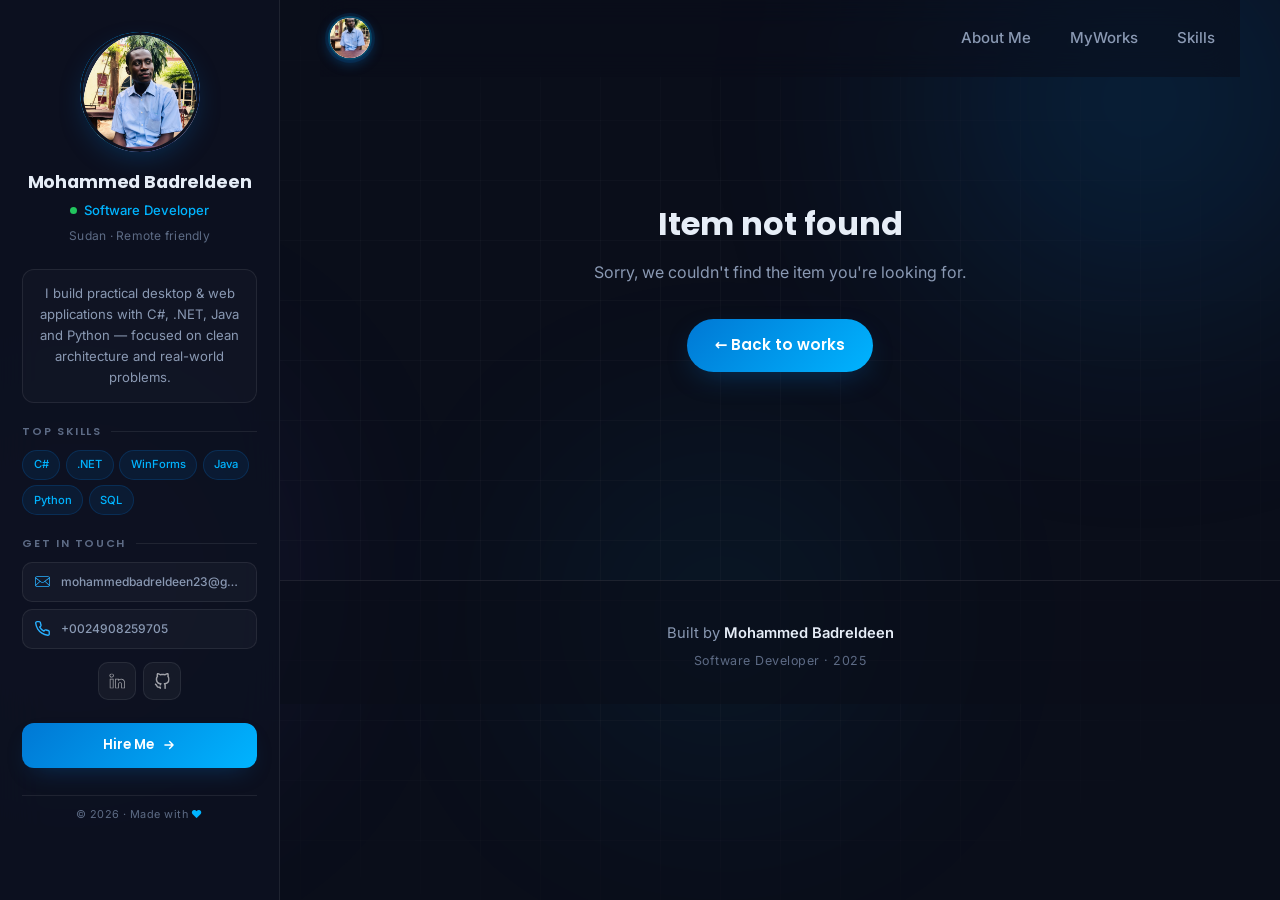
==== details.html @ 57f4253c "Editing work section and replace pic" ====
<!DOCTYPE html>
<html lang="en">

<head>
    <meta charset="UTF-8">
    <meta name="viewport" content="width=device-width, initial-scale=1.0">
    <title>Details | Mohammed Badreldeen</title>

    <meta name="description" content="Details of a project, paper, seminar or conference by Mohammed Badreldeen.">
    <meta name="theme-color" content="#0a0e1a">

    <link rel="icon" href="assets/imgs/profile.png" type="image/png">

    <link rel="preconnect" href="https://fonts.googleapis.com">
    <link rel="preconnect" href="https://fonts.gstatic.com" crossorigin>
    <link href="https://fonts.googleapis.com/css2?family=Inter:wght@400;500;600&family=Poppins:wght@500;600;700;800&display=swap" rel="stylesheet">

    <link rel="stylesheet" href="style.css">
</head>

<body>

    <!-- ========== SIDEBAR (fixed) ========== -->
    <aside class="sidebar" id="sidebar" aria-label="Profile sidebar">
        <div class="sidebarInner">

            <div class="sidebarProfile">
                <div class="sidebarAvatar">
                    <span class="avatarFallback" aria-hidden="true">MB</span>
                    <img src="SRC/PIC/Pers.svg" alt="Mohammed Badreldeen" onerror="this.style.display='none'">
                </div>
                <h2 class="sidebarName">Mohammed Badreldeen</h2>
                <p class="sidebarRole">
                    <span class="statusDot" aria-hidden="true"></span> Software Developer
                </p>
                <p class="sidebarLocation">Sudan · Remote friendly</p>
            </div>

            <p class="sidebarBio">
                I build practical desktop &amp; web applications with C#, .NET, Java and Python — focused on clean architecture and real-world problems.
            </p>

            <div class="sidebarBlock">
                <h3 class="sidebarBlockTitle">Top Skills</h3>
                <ul class="sidebarTags">
                    <li>C#</li>
                    <li>.NET</li>
                    <li>WinForms</li>
                    <li>Java</li>
                    <li>Python</li>
                    <li>SQL</li>
                </ul>
            </div>

            <div class="sidebarBlock">
                <h3 class="sidebarBlockTitle">Get in touch</h3>

                <div class="sidebarContact">
                    <a class="sidebarContactItem" href="mailto:mohammedbadreldeen23@gmail.com">
                        <img src="assets/svg/Email.svg" alt="" aria-hidden="true">
                        <span>mohammedbadreldeen23@gmail.com</span>
                    </a>
                    <a class="sidebarContactItem" href="tel:+24908259705">
                        <img src="assets/svg/phone.svg" alt="" aria-hidden="true">
                        <span>+0024908259705</span>
                    </a>
                </div>

                <div class="sidebarSocial">
                    <a href="https://www.linkedin.com/in/mohamed-badreldeen-a-714299354?utm_source=share_via&utm_content=profile&utm_medium=member_android" target="_blank" rel="noopener noreferrer" aria-label="LinkedIn">
                        <img src="assets/svg/linkedin.svg" alt="">
                    </a>
                    <a href="https://github.com/MohammedBadreldeen23" target="_blank" rel="noopener noreferrer" aria-label="GitHub">
                        <img src="assets/svg/github.svg" alt="">
                    </a>
                </div>
            </div>

            <a class="sidebarCta" href="mailto:mohammedbadreldeen23@gmail.com">
                Hire Me
                <svg viewBox="0 0 24 24" fill="none" stroke="currentColor" stroke-width="2.4"
                    stroke-linecap="round" stroke-linejoin="round" aria-hidden="true">
                    <path d="M5 12h14M13 6l6 6-6 6" />
                </svg>
            </a>

            <p class="sidebarFooter">
                © <span id="yearSide">2026</span> · Made with <span class="heart">♥</span>
            </p>

        </div>
    </aside>

    <!-- Decorative background -->
    <div class="bg-decor" aria-hidden="true">
        <span class="glow glow-1"></span>
        <span class="glow glow-2"></span>
        <span class="glow glow-3"></span>
        <span class="bg-grid"></span>
    </div>

    <div class="scroll-progress" id="scrollProgress" aria-hidden="true"></div>

    <!-- HEADER -->
    <header id="siteHeader">
        <a href="index.html" class="logo" aria-label="Back to home">
            <img class="img1" src="SRC/PIC/Pers.svg" alt="Mohammed Badreldeen Logo">
        </a>
        <button class="nav-toggle" id="navToggle" type="button" aria-label="Open menu" aria-expanded="false" aria-controls="primaryNav">
            <span></span><span></span><span></span>
        </button>

        <nav class="navigation" id="primaryNav" aria-label="Main navigation">
            <ul>
                <li><a class="nav-link" href="index.html#aboutMe">About Me</a></li>
                <li><a class="nav-link" href="index.html#MyWorks">MyWorks</a></li>
                <li><a class="nav-link" href="index.html#skills">Skills</a></li>
            </ul>
        </nav>
    </header>

    <!-- DETAIL PAGE -->
    <main class="detailPage" id="detailPage">
        <div class="detailContainer">

            <a class="backLink" href="index.html#MyWorks">
                <svg viewBox="0 0 24 24" fill="none" stroke="currentColor" stroke-width="2.2" stroke-linecap="round" stroke-linejoin="round" aria-hidden="true">
                    <path d="M19 12H5M12 19l-7-7 7-7" />
                </svg> Back to works
            </a>

            <div class="detailHeader">
                <span class="detailBadge" id="detailBadge">Project</span>
                <h1 class="detailTitle" id="detailTitle">—</h1>
                <p class="detailSub" id="detailSub">—</p>
                <div class="detailMeta" id="detailMeta"></div>
            </div>

            <div class="detailHero">
                <img id="detailImage" src="" alt="">
            </div>

            <div class="detailContent">

                <div class="detailMain">
                    <h2 class="detailSectionTitle">Overview</h2>
                    <p class="detailDescription" id="detailDescription">—</p>

                    <h2 class="detailSectionTitle">Highlights</h2>
                    <ul class="detailHighlights" id="detailHighlights"></ul>
                </div>

                <aside class="detailSide">
                    <div class="detailSideBlock">
                        <h3>Technologies</h3>
                        <div class="detailTags" id="detailTags"></div>
                    </div>

                    <div class="detailSideBlock">
                        <h3>Links</h3>
                        <div class="detailLinks" id="detailLinks"></div>
                    </div>
                </aside>

            </div>

            <div class="detailRelatedWrap">
                <h2 class="detailSectionTitle">Related items</h2>
                <div class="detailRelated" id="detailRelated"></div>
            </div>

            <div class="detailFooter">
                <a class="hireMe" href="index.html#MyWorks">← Explore more works</a>
                <a class="CV" href="mailto:mohammedbadreldeen23@gmail.com">
                    Get in touch
                    <svg viewBox="0 0 24 24" fill="none" stroke="currentColor" stroke-width="2.4"
                        stroke-linecap="round" stroke-linejoin="round" style="width:18px;height:18px;">
                        <path d="M5 12h14M13 6l6 6-6 6" />
                    </svg>
                </a>
            </div>

        </div>
    </main>

    <!-- FOOTER -->
    <footer>
        <div class="footerInner">
            <p class="footerLine">Built by <strong>Mohammed Badreldeen</strong></p>
            <p class="footerSub">
                Software Developer · <span id="year">2025</span>
            </p>
        </div>
    </footer>

    <button class="to-top" id="toTop" type="button" aria-label="Back to top">
        <svg viewBox="0 0 24 24" fill="none" stroke="currentColor" stroke-width="2.2"
            stroke-linecap="round" stroke-linejoin="round" aria-hidden="true">
            <path d="M12 19V5M5 12l7-7 7 7" />
        </svg>
    </button>

    <script src="script.js"></script>
</body>

</html>
---- style.css ----
/* =========================================================
   FONTS + VARIABLES — Windows Developer Palette
========================================================= */

@import url('https://fonts.googleapis.com/css2?family=Inter:wght@400;500;600&family=Poppins:wght@500;600;700;800&display=swap');
:root {
    /* Backgrounds — deep Windows dark */
    --bg: #0a0e1a;
    --bg-soft: #0d1220;
    --surface: #121a2c;
    --surface-2: #182238;
    --surface-3: #1e2a45;
    /* Borders */
    --border: rgba(255, 255, 255, 0.08);
    --border-strong: rgba(255, 255, 255, 0.14);
    /* Text */
    --text: #e6edf7;
    --text-muted: #8a99b3;
    --text-dim: #5d6b85;
    /* Windows 11 accent — Modern dev palette */
    --accent: #0078d4;
    --accent-2: #00b4ff;
    --accent-3: #7c5cff;
    --accent-soft: rgba(0, 120, 212, 0.12);
    --accent-glow: rgba(0, 120, 212, 0.4);
    /* Gradients */
    --gradient: linear-gradient(135deg, #0078d4, #00b4ff);
    --gradient-rich: linear-gradient(135deg, #0078d4 0%, #00b4ff 55%, #7c5cff 100%);
    /* Radii */
    --radius: 16px;
    --radius-lg: 22px;
    --radius-sm: 10px;
    /* Fonts */
    --font-head: "Poppins", system-ui, sans-serif;
    --font-body: "Inter", system-ui, sans-serif;
    /* Layout */
    --container: 1200px;
    --header-h: 76px;
    --ease: cubic-bezier(0.22, 1, 0.36, 1);
}


/* =========================================================
   RESET + BASE
========================================================= */

*,
*::before,
*::after {
    margin: 0;
    padding: 0;
    box-sizing: border-box;
}

.html {
    scroll-behavior: smooth;
    scroll-padding-top: calc(var(--header-h) + 12px);
    -webkit-text-size-adjust: 100%;
    overflow-x: hidden;
}

body {
    background: var(--bg);
    color: var(--text);
    font-family: var(--font-body);
    font-size: 16px;
    line-height: 1.7;
    overflow-x: hidden;
    -webkit-font-smoothing: antialiased;
    -moz-osx-font-smoothing: grayscale;
}

img,
svg {
    max-width: 100%;
    display: block;
}

a {
    color: inherit;
    text-decoration: none;
}

button {
    font-family: inherit;
    cursor: pointer;
    border: none;
    background: none;
    color: inherit;
}

ul {
    list-style: none;
}

h1,
h2,
h3,
h4 {
    font-family: var(--font-head);
    line-height: 1.2;
    font-weight: 700;
}

::selection {
    background: var(--accent);
    color: #fff;
}


/* Scrollbar */

::-webkit-scrollbar {
    width: 10px;
    height: 10px;
}

::-webkit-scrollbar-track {
    background: var(--bg);
}

::-webkit-scrollbar-thumb {
    background: #22304a;
    border-radius: 10px;
    border: 2px solid var(--bg);
}

::-webkit-scrollbar-thumb:hover {
    background: var(--accent);
}


/* =========================================================
   BACKGROUND DECOR
========================================================= */

.bg-decor {
    position: fixed;
    inset: 0;
    z-index: -1;
    overflow: hidden;
    pointer-events: none;
}

.glow {
    position: absolute;
    border-radius: 50%;
    filter: blur(130px);
    opacity: 0.32;
}

.glow-1 {
    width: 560px;
    height: 560px;
    background: radial-gradient(circle, #0078d4, transparent 70%);
    top: -180px;
    right: -140px;
    animation: float 16s ease-in-out infinite;
}

.glow-2 {
    width: 500px;
    height: 500px;
    background: radial-gradient(circle, #7c5cff, transparent 70%);
    bottom: 8%;
    left: -180px;
    animation: float 20s ease-in-out infinite reverse;
    opacity: 0.22;
}

.glow-3 {
    width: 420px;
    height: 420px;
    background: radial-gradient(circle, #00b4ff, transparent 70%);
    top: 45%;
    left: 40%;
    opacity: 0.15;
    animation: float 24s ease-in-out infinite;
}

.bg-grid {
    position: absolute;
    inset: 0;
    background-image: linear-gradient(rgba(255, 255, 255, 0.025) 1px, transparent 1px), linear-gradient(90deg, rgba(255, 255, 255, 0.025) 1px, transparent 1px);
    background-size: 60px 60px;
    mask-image: radial-gradient(ellipse at center, black 40%, transparent 85%);
    -webkit-mask-image: radial-gradient(ellipse at center, black 40%, transparent 85%);
}

@keyframes float {
    0%,
    100% {
        transform: translate(0, 0) scale(1);
    }
    50% {
        transform: translate(30px, -40px) scale(1.08);
    }
}


/* =========================================================
   SCROLL PROGRESS
========================================================= */

.scroll-progress {
    position: fixed;
    top: 0;
    left: 0;
    right: 0;
    height: 3px;
    background: var(--gradient-rich);
    box-shadow: 0 0 14px var(--accent-glow);
    z-index: 1000;
    transform: scaleX(0);
    transform-origin: left center;
    transition: transform 0.08s linear;
    pointer-events: none;
}

@media (min-width: 1100px) {
    .scroll-progress {
        left: 280px;
    }
}

@media (min-width: 1600px) {
    .scroll-progress {
        left: 320px;
    }
}


/* =========================================================
   SIDEBAR
========================================================= */

.sidebar {
    display: none;
    position: fixed;
    top: 0;
    left: 0;
    bottom: 0;
    width: 280px;
    z-index: 950;
    background: rgba(13, 18, 32, 0.88);
    backdrop-filter: blur(20px);
    -webkit-backdrop-filter: blur(20px);
    border-right: 1px solid var(--border);
    padding: 2rem 1.4rem 1.5rem;
    /* Independent scrolling */
    overflow-y: auto;
    overflow-x: hidden;
    overscroll-behavior: contain;
    -webkit-overflow-scrolling: touch;
    scrollbar-width: thin;
    scrollbar-color: #22304a transparent;
    animation: slideInLeft 0.7s var(--ease) both;
}

@keyframes slideInLeft {
    from {
        opacity: 0;
        transform: translateX(-30px);
    }
    to {
        opacity: 1;
        transform: translateX(0);
    }
}

.sidebar::-webkit-scrollbar {
    width: 6px;
}

.sidebar::-webkit-scrollbar-track {
    background: transparent;
}

.sidebar::-webkit-scrollbar-thumb {
    background: #22304a;
    border-radius: 6px;
}

.sidebar::-webkit-scrollbar-thumb:hover {
    background: var(--accent);
}

.sidebarInner {
    display: flex;
    flex-direction: column;
    gap: 1.4rem;
    width: 100%;
}


/* --- Profile --- */

.sidebarProfile {
    text-align: center;
    display: flex;
    flex-direction: column;
    align-items: center;
    gap: 0.3rem;
}

.sidebarAvatar {
    position: relative;
    width: 120px;
    height: 120px;
    border-radius: 50%;
    padding: 3px;
    background: var(--gradient-rich);
    box-shadow: 0 10px 30px -10px var(--accent-glow);
    display: grid;
    place-items: center;
    margin-bottom: 0.9rem;
    transition: transform 0.4s var(--ease), box-shadow 0.4s ease;
    overflow: hidden;
}

.sidebarAvatar::after {
    content: "";
    position: absolute;
    inset: 0;
    border-radius: 50%;
    box-shadow: inset 0 0 0 3px var(--bg-soft);
    pointer-events: none;
    z-index: 3;
}

.sidebarAvatar:hover {
    transform: scale(1.04) rotate(-2deg);
    box-shadow: 0 14px 40px -10px var(--accent-glow);
}

.avatarFallback {
    position: absolute;
    inset: 3px;
    border-radius: 50%;
    display: grid;
    place-items: center;
    background: var(--surface-2);
    color: var(--text);
    font-family: var(--font-head);
    font-size: 1.7rem;
    font-weight: 700;
    letter-spacing: 0.05em;
}

.sidebarAvatar img {
    position: relative;
    z-index: 2;
    width: 100%;
    height: 100%;
    border-radius: 50%;
    object-fit: cover;
    object-position: center top;
    display: block;
}

.sidebarName {
    font-size: 1.1rem;
    font-weight: 700;
    color: var(--text);
    letter-spacing: -0.01em;
    line-height: 1.3;
}

.sidebarRole {
    display: inline-flex;
    align-items: center;
    gap: 0.4rem;
    font-size: 0.82rem;
    color: var(--accent-2);
    font-weight: 500;
}

.statusDot {
    width: 7px;
    height: 7px;
    border-radius: 50%;
    background: #22c55e;
    box-shadow: 0 0 0 0 rgba(34, 197, 94, 0.6);
    animation: pulse 2s infinite;
    flex-shrink: 0;
}

.sidebarLocation {
    font-size: 0.75rem;
    color: var(--text-dim);
    letter-spacing: 0.02em;
}


/* --- Bio --- */

.sidebarBio {
    font-size: 0.82rem;
    line-height: 1.6;
    color: var(--text-muted);
    text-align: center;
    padding: 0.85rem 0.7rem;
    background: rgba(255, 255, 255, 0.02);
    border: 1px solid var(--border);
    border-radius: 12px;
}


/* --- Blocks --- */

.sidebarBlock {
    display: flex;
    flex-direction: column;
    gap: 0.7rem;
}

.sidebarBlockTitle {
    font-size: 0.68rem;
    font-weight: 600;
    color: var(--text-dim);
    letter-spacing: 0.15em;
    text-transform: uppercase;
    display: flex;
    align-items: center;
    gap: 0.6rem;
}

.sidebarBlockTitle::after {
    content: "";
    flex: 1;
    height: 1px;
    background: var(--border);
}


/* --- Skills tags --- */

.sidebarTags {
    display: flex;
    flex-wrap: wrap;
    gap: 0.35rem;
}

.sidebarTags li {
    padding: 0.28rem 0.65rem;
    border-radius: 100px;
    background: rgba(0, 120, 212, 0.1);
    border: 1px solid rgba(0, 120, 212, 0.22);
    color: var(--accent-2);
    font-size: 0.7rem;
    font-weight: 500;
    transition: all 0.2s var(--ease);
    cursor: default;
}

.sidebarTags li:hover {
    background: rgba(0, 120, 212, 0.2);
    transform: translateY(-2px);
}


/* --- Contact --- */

.sidebarContact {
    display: flex;
    flex-direction: column;
    gap: 0.45rem;
}

.sidebarContactItem {
    display: flex;
    align-items: center;
    gap: 0.65rem;
    padding: 0.55rem 0.75rem;
    border-radius: 10px;
    background: rgba(255, 255, 255, 0.03);
    border: 1px solid var(--border);
    font-size: 0.75rem;
    color: var(--text-muted);
    font-weight: 500;
    transition: all 0.25s var(--ease);
    overflow: hidden;
}

.sidebarContactItem:hover {
    background: var(--accent-soft);
    border-color: var(--accent);
    color: var(--accent-2);
    transform: translateX(3px);
}

.sidebarContactItem img {
    width: 15px;
    height: 15px;
    flex-shrink: 0;
    filter: brightness(0) saturate(100%) invert(60%) sepia(88%) saturate(2500%) hue-rotate(175deg) brightness(101%) contrast(101%);
}

.sidebarContactItem span {
    overflow: hidden;
    text-overflow: ellipsis;
    white-space: nowrap;
    min-width: 0;
}


/* --- Social --- */

.sidebarSocial {
    display: flex;
    gap: 0.45rem;
    justify-content: center;
    margin-top: 0.15rem;
}

.sidebarSocial a {
    width: 38px;
    height: 38px;
    display: grid;
    place-items: center;
    border-radius: 10px;
    background: rgba(255, 255, 255, 0.04);
    border: 1px solid var(--border);
    transition: all 0.25s var(--ease);
}

.sidebarSocial a:hover {
    background: var(--accent-soft);
    border-color: var(--accent);
    transform: translateY(-3px);
    box-shadow: 0 10px 22px -10px var(--accent-glow);
}

.sidebarSocial img {
    width: 16px;
    height: 16px;
    filter: brightness(0) invert(1);
    opacity: 0.8;
    transition: filter 0.25s ease, opacity 0.25s ease;
}

.sidebarSocial a:hover img {
    filter: brightness(0) saturate(100%) invert(60%) sepia(88%) saturate(2500%) hue-rotate(175deg) brightness(101%) contrast(101%);
    opacity: 1;
}


/* --- CTA --- */

.sidebarCta {
    display: inline-flex;
    align-items: center;
    justify-content: center;
    gap: 0.5rem;
    padding: 0.7rem 1rem;
    border-radius: 12px;
    background: var(--gradient);
    color: #fff;
    font-family: var(--font-head);
    font-size: 0.82rem;
    font-weight: 600;
    box-shadow: 0 10px 26px -12px var(--accent-glow);
    transition: transform 0.25s var(--ease), box-shadow 0.25s ease;
}

.sidebarCta:hover {
    transform: translateY(-3px);
    box-shadow: 0 16px 34px -12px var(--accent-glow);
}

.sidebarCta svg {
    width: 14px;
    height: 14px;
    transition: transform 0.25s var(--ease);
}

.sidebarCta:hover svg {
    transform: translateX(3px);
}


/* --- Sidebar footer --- */

.sidebarFooter {
    text-align: center;
    font-size: 0.68rem;
    color: var(--text-dim);
    letter-spacing: 0.04em;
    padding-top: 0.6rem;
    border-top: 1px solid var(--border);
    margin-top: 0.3rem;
}

.sidebarFooter .heart {
    color: var(--accent-2);
    animation: pulse 2s infinite;
    display: inline-block;
}


/* --- Show sidebar on desktop --- */

@media (min-width: 1100px) {
    .sidebar {
        display: flex;
    }
    body {
        padding-left: 280px;
    }
}

@media (min-width: 1600px) {
    .sidebar {
        width: 320px;
        padding: 2.2rem 1.7rem 1.7rem;
    }
    body {
        padding-left: 320px;
    }
}


/* =========================================================
   HEADER
========================================================= */

header {
    position: sticky;
    top: 0;
    z-index: 900;
    display: flex;
    justify-content: space-between;
    align-items: center;
    gap: 1rem;
    margin: 0 auto;
    padding: 1rem 0.5rem;
    width: min(92%, var(--container));
    min-height: var(--header-h);
    backdrop-filter: blur(14px);
    -webkit-backdrop-filter: blur(14px);
    background: rgba(10, 14, 26, 0.55);
    border-bottom: 1px solid transparent;
    transition: background 0.3s ease, border-color 0.3s ease, box-shadow 0.3s ease;
}

header.scrolled {
    background: rgba(10, 14, 26, 0.85);
    border-bottom-color: var(--border);
    box-shadow: 0 8px 30px rgba(0, 0, 0, 0.4);
}

.logo {
    display: inline-flex;
    align-items: center;
    transition: transform 0.3s var(--ease);
}

.logo:hover {
    transform: translateY(-2px);
}

.img1 {
    width: 44px;
    height: 44px;
    border-radius: 50%;
    object-fit: cover;
    object-position: center;
    border: 2px solid rgba(0, 180, 255, 0.35);
    box-shadow: 0 0 0 3px rgba(0, 120, 212, 0.12), 0 4px 12px rgba(0, 120, 212, 0.35);
    transition: transform 0.3s var(--ease), box-shadow 0.3s ease;
}

.logo:hover .img1 {
    transform: scale(1.08);
    box-shadow: 0 0 0 3px rgba(0, 180, 255, 0.25), 0 6px 18px rgba(0, 120, 212, 0.5);
}

.navigation ul {
    display: flex;
    align-items: center;
    gap: 0.35rem;
}

.nav-link {
    position: relative;
    display: inline-block;
    padding: 0.55rem 1.05rem;
    font-size: 0.94rem;
    font-weight: 500;
    color: var(--text-muted);
    border-radius: 100px;
    transition: color 0.25s ease, background 0.25s ease;
}

.nav-link::after {
    content: "";
    position: absolute;
    left: 50%;
    bottom: 6px;
    width: 0;
    height: 2px;
    background: var(--gradient);
    border-radius: 2px;
    transform: translateX(-50%);
    transition: width 0.3s var(--ease);
}

.nav-link:hover,
.nav-link.active {
    color: var(--text);
    background: var(--accent-soft);
}

.nav-link.active::after,
.nav-link:hover::after {
    width: 22px;
}


/* Hamburger */

.nav-toggle {
    display: none;
    width: 42px;
    height: 42px;
    border-radius: 12px;
    border: 1px solid var(--border);
    background: var(--surface);
    flex-direction: column;
    justify-content: center;
    align-items: center;
    gap: 5px;
    transition: border-color 0.25s ease;
}

.nav-toggle:hover {
    border-color: var(--accent);
}

.nav-toggle span {
    display: block;
    width: 20px;
    height: 2px;
    background: var(--text);
    border-radius: 2px;
    transition: transform 0.3s var(--ease), opacity 0.2s ease;
}

.nav-toggle.open span:nth-child(1) {
    transform: translateY(7px) rotate(45deg);
}

.nav-toggle.open span:nth-child(2) {
    opacity: 0;
}

.nav-toggle.open span:nth-child(3) {
    transform: translateY(-7px) rotate(-45deg);
}


/* =========================================================
   HERO
========================================================= */

.Hreo {
    display: grid;
    grid-template-columns: 1.15fr 1fr;
    align-items: center;
    gap: 4rem;
    margin: 5rem auto 7rem;
    width: min(92%, var(--container));
    position: relative;
}

.HeroSub {
    display: flex;
    flex-direction: column;
    gap: 0.6rem;
    animation: fadeUp 0.9s var(--ease) both;
}

.hero-greet {
    display: inline-flex;
    align-items: center;
    gap: 0.6rem;
    padding: 0.4rem 0.95rem;
    border-radius: 100px;
    background: var(--accent-soft);
    border: 1px solid rgba(0, 120, 212, 0.3);
    color: var(--accent-2);
    font-size: 0.82rem;
    font-weight: 500;
    margin-bottom: 0.8rem;
    width: fit-content;
}

.hero-greet .dot {
    width: 8px;
    height: 8px;
    border-radius: 50%;
    background: var(--accent-2);
    box-shadow: 0 0 0 0 var(--accent-glow);
    animation: pulse 2s infinite;
}

@keyframes pulse {
    0% {
        box-shadow: 0 0 0 0 var(--accent-glow);
    }
    70% {
        box-shadow: 0 0 0 10px transparent;
    }
    100% {
        box-shadow: 0 0 0 0 transparent;
    }
}

.name {
    font-size: clamp(2rem, 4.5vw, 3.2rem);
    color: var(--text);
    font-weight: 800;
    letter-spacing: -0.02em;
}

.tital {
    font-size: clamp(1.8rem, 4.5vw, 3rem);
    color: var(--accent-2);
    font-weight: 700;
    min-height: 1.2em;
    display: flex;
    align-items: center;
}

.typed-text {
    background: var(--gradient-rich);
    -webkit-background-clip: text;
    background-clip: text;
    color: transparent;
}

.caret {
    display: inline-block;
    width: 3px;
    height: 1em;
    background: var(--accent-2);
    margin-left: 6px;
    animation: blink 1s step-end infinite;
    border-radius: 2px;
}

@keyframes blink {
    50% {
        opacity: 0;
    }
}

.HeroBtns {
    display: flex;
    gap: 1rem;
    margin-top: 1.5rem;
    flex-wrap: wrap;
}

.hireMe {
    position: relative;
    display: inline-flex;
    align-items: center;
    justify-content: center;
    gap: 0.5rem;
    background: var(--gradient);
    color: #fff;
    border-radius: 100px;
    padding: 0.85rem 1.7rem;
    font-family: var(--font-head);
    font-weight: 600;
    font-size: 0.95rem;
    overflow: hidden;
    box-shadow: 0 10px 30px -10px var(--accent-glow);
    transition: transform 0.25s var(--ease), box-shadow 0.25s ease;
}

.hireMe::before {
    content: "";
    position: absolute;
    inset: 0;
    background: linear-gradient(120deg, transparent 30%, rgba(255, 255, 255, 0.35) 50%, transparent 70%);
    transform: translateX(-120%);
    transition: transform 0.65s var(--ease);
}

.hireMe:hover::before {
    transform: translateX(120%);
}

.hireMe:hover {
    transform: translateY(-3px);
    box-shadow: 0 16px 40px -10px var(--accent-glow);
}

.CV {
    display: inline-flex;
    align-items: center;
    gap: 0.5rem;
    background: var(--surface);
    color: var(--text);
    border: 1px solid var(--border-strong);
    border-radius: 100px;
    padding: 0.85rem 1.7rem;
    font-family: var(--font-head);
    font-weight: 600;
    font-size: 0.95rem;
    transition: transform 0.25s var(--ease), border-color 0.25s ease, background 0.25s ease;
}

.CV img {
    width: 18px;
    height: 18px;
    transition: transform 0.25s var(--ease);
}

.CV:hover {
    transform: translateY(-3px);
    border-color: var(--accent);
    background: var(--surface-2);
}

.CV:hover img {
    transform: translateX(3px);
}

.arrow {
    position: absolute;
    left: -60px;
    top: 40px;
    width: 42px;
    opacity: 0.45;
    transform: rotate(-10deg);
    animation: floatY 4s ease-in-out infinite;
}

.heroImg {
    width: 100%;
    max-width: 500px;
    justify-self: center;
    filter: drop-shadow(0 30px 60px rgba(0, 120, 212, 0.2));
    animation: floatY 6s ease-in-out infinite;
}

@keyframes floatY {
    0%,
    100% {
        transform: translateY(0);
    }
    50% {
        transform: translateY(-14px);
    }
}

@keyframes fadeUp {
    from {
        opacity: 0;
        transform: translateY(30px);
    }
    to {
        opacity: 1;
        transform: none;
    }
}


/* =========================================================
   ABOUT
========================================================= */

.aboutMe {
    display: grid;
    grid-template-columns: 1fr 1.25fr;
    align-items: center;
    gap: 5rem;
    margin: 5rem auto;
    width: min(92%, var(--container));
    position: relative;
}

.aboutMeImg {
    width: 100%;
    max-width: 380px;
    justify-self: center;
    animation: floatY 7s ease-in-out infinite;
    filter: drop-shadow(0 20px 40px rgba(0, 120, 212, 0.2));
}

.textContainer {
    display: flex;
    flex-direction: column;
}

.textTitle {
    display: flex;
    align-items: center;
    gap: 8px;
    font-size: clamp(1.8rem, 3vw, 2.4rem);
    margin-bottom: 1.4rem;
    flex-wrap: wrap;
}

.aboutName {
    color: var(--text);
    font-weight: 700;
}

.aboutTitle {
    color: var(--accent-2);
    font-weight: 700;
    position: relative;
}

.aboutTitle::after {
    content: "";
    position: absolute;
    left: 0;
    right: 0;
    bottom: -4px;
    height: 3px;
    border-radius: 3px;
    background: linear-gradient(90deg, var(--accent), transparent);
    opacity: 0.6;
}

.light {
    width: 30px;
    height: 30px;
    filter: brightness(0) saturate(100%) invert(52%) sepia(97%) saturate(1890%) hue-rotate(182deg) brightness(101%) contrast(105%);
}

.aboutMePar {
    text-align: justify;
    color: var(--text-muted);
    font-size: 0.98rem;
    line-height: 1.85;
}


/* =========================================================
   WORKS SECTION
========================================================= */

.works {
    padding: 7rem 0;
    margin: 5rem 0;
    background: linear-gradient(180deg, transparent, rgba(0, 120, 212, 0.05), transparent);
    position: relative;
}

.worksContainer {
    display: flex;
    flex-direction: column;
    align-items: stretch;
    margin: 0 auto;
    width: min(92%, var(--container));
}

.projectTitle {
    display: flex;
    align-items: center;
    gap: 8px;
    font-size: clamp(1.8rem, 3vw, 2.4rem);
    margin-bottom: 1rem;
    flex-wrap: wrap;
    justify-content: center;
    text-align: center;
}

.worksIntro {
    text-align: center;
    color: var(--text-muted);
    max-width: 620px;
    margin: 0 auto 2.2rem;
    font-size: 0.98rem;
}


/* Filter tabs */

.worksFilter {
    display: flex;
    justify-content: center;
    flex-wrap: wrap;
    gap: 0.5rem;
    margin-bottom: 2.5rem;
}

.filter-btn {
    padding: 0.55rem 1.15rem;
    border-radius: 100px;
    background: var(--surface);
    border: 1px solid var(--border);
    color: var(--text-muted);
    font-family: var(--font-head);
    font-weight: 500;
    font-size: 0.88rem;
    transition: all 0.25s var(--ease);
}

.filter-btn:hover {
    color: var(--text);
    border-color: rgba(0, 120, 212, 0.45);
    transform: translateY(-2px);
}

.filter-btn.active {
    background: var(--gradient);
    border-color: transparent;
    color: #fff;
    box-shadow: 0 8px 22px -8px var(--accent-glow);
}


/* Works grid */

.works ul.worksGrid {
    display: grid;
    grid-template-columns: repeat(auto-fit, minmax(300px, 1fr));
    gap: 1.5rem;
    list-style: none;
    align-items: stretch;
    padding: 0;
    margin: 0;
}

.workItem {
    border-radius: var(--radius-lg);
    background: var(--surface);
    border: 1px solid var(--border);
    overflow: hidden;
    transition: transform 0.4s var(--ease), border-color 0.3s ease, box-shadow 0.4s ease;
}

.workItem.hidden {
    display: none;
}

.workItem:hover {
    transform: translateY(-8px);
    border-color: rgba(0, 120, 212, 0.5);
    box-shadow: 0 24px 50px -20px rgba(0, 120, 212, 0.45);
}

.workItem>a {
    display: flex;
    flex-direction: column;
    height: 100%;
}

.workThumb {
    position: relative;
    aspect-ratio: 16 / 10;
    overflow: hidden;
    background: var(--surface-2);
}

.workThumb::after {
    content: "";
    position: absolute;
    inset: 0;
    background: linear-gradient(180deg, transparent 55%, rgba(10, 14, 26, 0.7));
    pointer-events: none;
}

.workThumb img {
    width: 100%;
    height: 100%;
    object-fit: cover;
    transition: transform 0.7s var(--ease);
}

.workItem:hover .workThumb img {
    transform: scale(1.08);
}

.workBadge {
    position: absolute;
    top: 12px;
    left: 12px;
    z-index: 2;
    padding: 0.3rem 0.75rem;
    border-radius: 100px;
    background: rgba(0, 120, 212, 0.9);
    color: #fff;
    font-size: 0.7rem;
    font-weight: 600;
    letter-spacing: 0.06em;
    text-transform: uppercase;
    backdrop-filter: blur(6px);
    box-shadow: 0 4px 14px rgba(0, 0, 0, 0.3);
}

.workBody {
    padding: 1.3rem 1.35rem 1.5rem;
    display: flex;
    flex-direction: column;
    gap: 0.55rem;
    flex: 1;
}

.workBody h3 {
    font-size: 1.08rem;
    font-weight: 600;
    color: var(--text);
    transition: color 0.25s ease;
}

.workItem:hover .workBody h3 {
    color: var(--accent-2);
}

.workBody p {
    color: var(--text-muted);
    font-size: 0.9rem;
    line-height: 1.6;
    flex: 1;
}

.workMeta {
    display: flex;
    flex-wrap: wrap;
    gap: 0.35rem;
    margin-top: 0.4rem;
}

.workTag {
    display: inline-block;
    padding: 0.25rem 0.7rem;
    border-radius: 100px;
    background: var(--accent-soft);
    border: 1px solid rgba(0, 120, 212, 0.25);
    color: var(--accent-2);
    font-size: 0.72rem;
    font-weight: 600;
    letter-spacing: 0.02em;
}


/* =========================================================
   SKILLS & EXPERIENCE
========================================================= */

.skills {
    padding: 7rem 0;
    margin: 5rem 0;
    position: relative;
    background: linear-gradient(180deg, transparent, rgba(124, 92, 255, 0.05), transparent);
}

.skillsContainer {
    margin: 0 auto;
    width: min(92%, var(--container));
}

.skillsLayout {
    display: grid;
    grid-template-columns: 1fr 1fr;
    gap: 4rem;
    margin-top: 3rem;
}

.skillsColumn,
.experienceColumn {
    display: flex;
    flex-direction: column;
}

.columnTitle {
    font-size: 1.25rem;
    font-weight: 600;
    color: var(--text);
    margin-bottom: 1.8rem;
    padding-bottom: 0.8rem;
    border-bottom: 1px solid var(--border);
    display: flex;
    align-items: center;
    gap: 0.6rem;
}

.columnTitle::before {
    content: "";
    width: 4px;
    height: 20px;
    border-radius: 4px;
    background: var(--gradient);
}


/* Skill bars */

.skillBars {
    display: flex;
    flex-direction: column;
    gap: 1.3rem;
    margin-bottom: 2.5rem;
}

.skillBar {
    display: flex;
    flex-direction: column;
    gap: 0.5rem;
}

.skillInfo {
    display: flex;
    justify-content: space-between;
    align-items: baseline;
    gap: 1rem;
    flex-wrap: wrap;
}

.skillInfo>span:first-child {
    font-weight: 500;
    color: var(--text);
    font-size: 0.95rem;
}

.skillTech {
    font-size: 0.78rem;
    color: var(--text-dim);
    font-weight: 500;
    letter-spacing: 0.02em;
}

.skillTrack {
    width: 100%;
    height: 8px;
    background: var(--surface-2);
    border-radius: 100px;
    overflow: hidden;
    position: relative;
}

.skillFill {
    height: 100%;
    width: 0;
    border-radius: 100px;
    background: var(--gradient-rich);
    box-shadow: 0 0 12px var(--accent-glow);
    transition: width 1.2s var(--ease);
}

.reveal.in .skillFill {
    width: var(--lvl, 0%);
}


/* Skill tags */

.subColumnTitle {
    font-size: 1rem;
    font-weight: 600;
    color: var(--text);
    margin-bottom: 1rem;
    letter-spacing: 0.02em;
}

.skillTags {
    display: flex;
    flex-wrap: wrap;
    gap: 0.5rem;
}

.skillTags li {
    padding: 0.4rem 0.9rem;
    border-radius: 100px;
    background: var(--surface);
    border: 1px solid var(--border);
    color: var(--text-muted);
    font-size: 0.82rem;
    font-weight: 500;
    transition: all 0.25s var(--ease);
    cursor: default;
}

.skillTags li:hover {
    border-color: var(--accent);
    color: var(--accent-2);
    background: var(--accent-soft);
    transform: translateY(-3px);
}


/* Timeline */

.timeline {
    position: relative;
    padding-left: 1.8rem;
}

.timeline::before {
    content: "";
    position: absolute;
    left: 7px;
    top: 6px;
    bottom: 6px;
    width: 2px;
    background: linear-gradient(180deg, var(--accent), var(--accent-3), transparent);
    border-radius: 2px;
    opacity: 0.5;
}

.timelineItem {
    position: relative;
    padding-bottom: 2rem;
}

.timelineItem:last-child {
    padding-bottom: 0;
}

.timelineDot {
    position: absolute;
    left: -1.8rem;
    top: 5px;
    width: 16px;
    height: 16px;
    border-radius: 50%;
    background: var(--bg);
    border: 2px solid var(--accent);
    box-shadow: 0 0 0 4px rgba(0, 120, 212, 0.15);
    transition: transform 0.3s var(--ease), box-shadow 0.3s ease;
}

.timelineItem:hover .timelineDot {
    transform: scale(1.2);
    box-shadow: 0 0 0 6px rgba(0, 120, 212, 0.25), 0 0 20px var(--accent-glow);
}

.timelineContent {
    padding-left: 0.3rem;
}

.timelineDate {
    display: inline-block;
    padding: 0.2rem 0.7rem;
    border-radius: 100px;
    background: var(--accent-soft);
    border: 1px solid rgba(0, 120, 212, 0.25);
    color: var(--accent-2);
    font-size: 0.72rem;
    font-weight: 600;
    letter-spacing: 0.04em;
    margin-bottom: 0.6rem;
}

.timelineContent h3 {
    font-size: 1.05rem;
    font-weight: 600;
    color: var(--text);
    margin-bottom: 0.2rem;
}

.timelineRole {
    display: block;
    font-size: 0.82rem;
    color: var(--accent-2);
    font-weight: 500;
    margin-bottom: 0.6rem;
}

.timelineContent p {
    color: var(--text-muted);
    font-size: 0.9rem;
    line-height: 1.7;
}


/* =========================================================
   FOOTER
========================================================= */

footer {
    color: var(--text-muted);
    padding: 2.5rem 1rem 2rem;
    text-align: center;
    border-top: 1px solid var(--border);
    margin-top: 3rem;
    background: rgba(10, 14, 26, 0.6);
}

.footerInner {
    display: flex;
    flex-direction: column;
    align-items: center;
    gap: 0.3rem;
}

.footerLine {
    font-size: 0.92rem;
    color: var(--text-muted);
}

.footerLine strong {
    color: var(--text);
    font-weight: 600;
}

.footerSub {
    font-size: 0.78rem;
    color: var(--text-dim);
    letter-spacing: 0.04em;
}


/* =========================================================
   BACK TO TOP
========================================================= */

.to-top {
    position: fixed;
    bottom: 28px;
    right: 28px;
    width: 48px;
    height: 48px;
    display: grid;
    place-items: center;
    border-radius: 50%;
    background: var(--gradient);
    color: #fff;
    box-shadow: 0 12px 30px -10px var(--accent-glow);
    opacity: 0;
    visibility: hidden;
    transform: translateY(16px);
    transition: opacity 0.3s ease, transform 0.3s var(--ease), visibility 0.3s, box-shadow 0.25s ease;
    z-index: 800;
}

.to-top.show {
    opacity: 1;
    visibility: visible;
    transform: translateY(0);
}

.to-top:hover {
    transform: translateY(-4px);
    box-shadow: 0 20px 40px -10px var(--accent-glow);
}

.to-top svg {
    width: 20px;
    height: 20px;
}


/* =========================================================
   REVEAL
========================================================= */

.reveal {
    opacity: 0;
    transform: translateY(28px);
    transition: opacity 0.7s var(--ease), transform 0.7s var(--ease);
}

.reveal.in {
    opacity: 1;
    transform: none;
}


/* =========================================================
   DETAILS PAGE
========================================================= */

.detailPage {
    padding: 3rem 0 5rem;
}

.detailContainer {
    width: min(92%, 1000px);
    margin: 0 auto;
}

.backLink {
    display: inline-flex;
    align-items: center;
    gap: 0.5rem;
    padding: 0.5rem 1rem 0.5rem 0.75rem;
    border-radius: 100px;
    background: var(--surface);
    border: 1px solid var(--border);
    color: var(--text-muted);
    font-size: 0.88rem;
    font-weight: 500;
    margin-bottom: 2rem;
    transition: all 0.25s var(--ease);
}

.backLink svg {
    width: 16px;
    height: 16px;
    transition: transform 0.25s var(--ease);
}

.backLink:hover {
    color: var(--accent-2);
    border-color: rgba(0, 120, 212, 0.5);
    background: var(--accent-soft);
    transform: translateX(-3px);
}

.backLink:hover svg {
    transform: translateX(-3px);
}

.detailHeader {
    margin-bottom: 2.5rem;
    animation: fadeUp 0.7s var(--ease) both;
}

.detailBadge {
    display: inline-block;
    padding: 0.4rem 0.95rem;
    border-radius: 100px;
    background: var(--accent-soft);
    border: 1px solid rgba(0, 120, 212, 0.35);
    color: var(--accent-2);
    font-size: 0.75rem;
    font-weight: 600;
    letter-spacing: 0.08em;
    text-transform: uppercase;
    margin-bottom: 1rem;
}

.detailTitle {
    font-size: clamp(1.8rem, 4vw, 2.8rem);
    font-weight: 700;
    letter-spacing: -0.02em;
    color: var(--text);
    margin-bottom: 0.8rem;
    line-height: 1.15;
}

.detailSub {
    font-size: 1.05rem;
    color: var(--text-muted);
    max-width: 720px;
    line-height: 1.6;
    margin-bottom: 1.4rem;
}

.detailMeta {
    display: flex;
    flex-wrap: wrap;
    gap: 1rem 1.8rem;
    padding-top: 1.2rem;
    border-top: 1px solid var(--border);
    font-size: 0.9rem;
    color: var(--text-muted);
}

.detailMeta strong {
    color: var(--text);
    font-weight: 600;
    margin-right: 0.35rem;
}

.detailHero {
    position: relative;
    border-radius: var(--radius-lg);
    overflow: hidden;
    margin-bottom: 3rem;
    aspect-ratio: 16 / 8;
    background: var(--surface);
    border: 1px solid var(--border);
    box-shadow: 0 24px 60px -20px rgba(0, 0, 0, 0.5);
    animation: fadeUp 0.8s var(--ease) 0.1s both;
}

.detailHero img {
    width: 100%;
    height: 100%;
    object-fit: cover;
}

.detailContent {
    display: grid;
    grid-template-columns: 1.6fr 1fr;
    gap: 3rem;
    margin-bottom: 4rem;
    animation: fadeUp 0.9s var(--ease) 0.15s both;
}

.detailMain {
    min-width: 0;
}

.detailSectionTitle {
    font-size: 1.15rem;
    font-weight: 600;
    color: var(--text);
    margin-bottom: 1rem;
    padding-bottom: 0.6rem;
    border-bottom: 1px solid var(--border);
    display: flex;
    align-items: center;
    gap: 0.6rem;
}

.detailSectionTitle::before {
    content: "";
    width: 4px;
    height: 18px;
    border-radius: 4px;
    background: var(--gradient);
}

.detailSectionTitle:not(:first-child) {
    margin-top: 2rem;
}

.detailDescription {
    color: var(--text-muted);
    font-size: 0.98rem;
    line-height: 1.85;
    text-align: justify;
}

.detailHighlights {
    display: flex;
    flex-direction: column;
    gap: 0.7rem;
}

.detailHighlights li {
    position: relative;
    padding-left: 1.6rem;
    color: var(--text-muted);
    font-size: 0.94rem;
    line-height: 1.7;
}

.detailHighlights li::before {
    content: "";
    position: absolute;
    left: 0;
    top: 0.55em;
    width: 8px;
    height: 8px;
    border-radius: 50%;
    background: var(--gradient);
    box-shadow: 0 0 8px var(--accent-glow);
}

.detailSide {
    display: flex;
    flex-direction: column;
    gap: 1.8rem;
    align-self: start;
    position: sticky;
    top: 100px;
}

.detailSideBlock {
    padding: 1.3rem 1.4rem;
    background: var(--surface);
    border: 1px solid var(--border);
    border-radius: var(--radius);
}

.detailSideBlock h3 {
    font-size: 0.82rem;
    font-weight: 600;
    color: var(--text-dim);
    letter-spacing: 0.08em;
    text-transform: uppercase;
    margin-bottom: 0.9rem;
}

.detailTags {
    display: flex;
    flex-wrap: wrap;
    gap: 0.4rem;
}

.detailLinks {
    display: flex;
    flex-direction: column;
    gap: 0.5rem;
}

.detailLink {
    display: block;
    padding: 0.65rem 0.9rem;
    border-radius: 10px;
    background: var(--surface-2);
    border: 1px solid var(--border);
    color: var(--text);
    font-size: 0.88rem;
    font-weight: 500;
    transition: all 0.25s var(--ease);
    overflow-wrap: anywhere;
}

.detailLink:hover {
    background: var(--accent-soft);
    border-color: var(--accent);
    color: var(--accent-2);
    transform: translateX(4px);
}

.detailMuted {
    color: var(--text-dim);
    font-size: 0.86rem;
    font-style: italic;
}

.detailRelatedWrap {
    margin-bottom: 3rem;
    animation: fadeUp 1s var(--ease) 0.2s both;
}

.detailRelated {
    display: grid;
    grid-template-columns: repeat(auto-fit, minmax(240px, 1fr));
    gap: 1rem;
    margin-top: 1rem;
}

.relatedCard {
    display: flex;
    gap: 0.9rem;
    align-items: center;
    padding: 0.8rem;
    border-radius: var(--radius);
    background: var(--surface);
    border: 1px solid var(--border);
    transition: transform 0.3s var(--ease), border-color 0.3s ease, box-shadow 0.3s ease;
}

.relatedCard:hover {
    transform: translateY(-4px);
    border-color: rgba(0, 120, 212, 0.5);
    box-shadow: 0 16px 35px -15px rgba(0, 120, 212, 0.4);
}

.relatedCard img {
    width: 70px;
    height: 70px;
    object-fit: cover;
    border-radius: 10px;
    flex-shrink: 0;
}

.relatedCard>div {
    min-width: 0;
    display: flex;
    flex-direction: column;
    gap: 0.25rem;
}

.relatedBadge {
    font-size: 0.65rem;
    font-weight: 600;
    color: var(--accent-2);
    letter-spacing: 0.06em;
    text-transform: uppercase;
}

.relatedCard h4 {
    font-size: 0.92rem;
    font-weight: 600;
    color: var(--text);
    line-height: 1.35;
    overflow-wrap: anywhere;
}

.detailFooter {
    display: flex;
    gap: 1rem;
    flex-wrap: wrap;
    justify-content: center;
    padding-top: 2rem;
    border-top: 1px solid var(--border);
}

.detailFooter .CV svg {
    transition: transform 0.25s var(--ease);
}

.detailFooter .CV:hover svg {
    transform: translateX(3px);
}

.detailError {
    text-align: center;
    padding: 5rem 1rem;
}

.detailError h1 {
    font-size: 2rem;
    margin-bottom: 1rem;
    color: var(--text);
}

.detailError p {
    color: var(--text-muted);
    margin-bottom: 2rem;
}


/* =========================================================
   RESPONSIVE
========================================================= */

@media screen and (max-width: 1200px) {
    .Hreo,
    .aboutMe,
    .worksContainer,
    .skillsContainer {
        width: 90%;
    }
    .Hreo {
        gap: 2.5rem;
    }
    .aboutMe {
        gap: 3rem;
    }
    .skillsLayout {
        gap: 3rem;
    }
}

@media screen and (max-width: 992px) {
    header {
        width: 92%;
        padding: 0.8rem 0;
        gap: 1rem;
    }
    .img1 {
        height: 42px;
    }
    .navigation ul {
        gap: 0.25rem;
    }
    .nav-link {
        font-size: 0.88rem;
        padding: 0.5rem 0.85rem;
    }
    .Hreo {
        grid-template-columns: 1fr;
        text-align: center;
        gap: 2.5rem;
        margin: 3rem auto 5rem;
    }
    .HeroSub {
        align-items: center;
    }
    .hero-greet {
        margin-inline: auto;
    }
    .tital {
        justify-content: center;
    }
    .HeroBtns {
        justify-content: center;
    }
    .arrow {
        display: none;
    }
    .heroImg {
        max-width: 400px;
    }
    .aboutMe {
        grid-template-columns: 1fr;
        text-align: center;
        gap: 2rem;
        margin: 4rem auto;
    }
    .aboutMeImg {
        max-width: 300px;
    }
    .textTitle {
        justify-content: center;
    }
    .aboutMePar {
        text-align: left;
    }
    .skillsLayout {
        grid-template-columns: 1fr;
        gap: 3rem;
    }
    .detailSide {
        position: static;
    }
    .detailContent {
        grid-template-columns: 1fr;
        gap: 2rem;
    }
}

@media screen and (max-width: 768px) {
    .nav-toggle {
        display: flex;
    }
    .navigation {
        position: absolute;
        top: 100%;
        left: 0;
        right: 0;
        background: rgba(13, 18, 32, 0.98);
        backdrop-filter: blur(20px);
        -webkit-backdrop-filter: blur(20px);
        border-bottom: 1px solid var(--border);
        max-height: 0;
        overflow: hidden;
        transition: max-height 0.4s var(--ease), padding 0.3s ease;
        box-shadow: 0 20px 40px rgba(0, 0, 0, 0.5);
    }
    .navigation.open {
        max-height: 400px;
        padding: 1rem 0 1.4rem;
    }
    .navigation ul {
        flex-direction: column;
        align-items: stretch;
        gap: 0.3rem;
        padding: 0 5%;
    }
    .nav-link {
        display: block;
        padding: 0.85rem 1rem;
        font-size: 1rem;
        text-align: center;
        border-radius: 12px;
    }
    .nav-link::after {
        display: none;
    }
    header {
        padding: 0.7rem 0;
        flex-wrap: nowrap;
    }
    .name {
        font-size: clamp(1.7rem, 6vw, 2.4rem);
    }
    .tital {
        font-size: clamp(1.3rem, 5.5vw, 1.9rem);
    }
    .worksFilter {
        gap: 0.4rem;
    }
    .filter-btn {
        font-size: 0.8rem;
        padding: 0.5rem 0.95rem;
    }
    .works ul.worksGrid {
        grid-template-columns: 1fr;
    }
    .to-top {
        bottom: 18px;
        right: 18px;
        width: 44px;
        height: 44px;
    }
    .detailMeta {
        gap: 0.6rem 1.2rem;
        font-size: 0.85rem;
    }
    .detailHero {
        aspect-ratio: 16 / 10;
    }
    .detailRelated {
        grid-template-columns: 1fr;
    }
}

@media screen and (max-width: 480px) {
    .img1 {
        height: 36px;
    }
    .Hreo {
        margin: 2rem auto 4rem;
        gap: 2rem;
    }
    .HeroBtns {
        width: 100%;
    }
    .hireMe,
    .CV {
        flex: 1 1 100%;
        justify-content: center;
    }
    .name {
        font-size: 1.7rem;
    }
    .tital {
        font-size: 1.4rem;
    }
    .heroImg {
        max-width: 280px;
    }
    .aboutMeImg {
        max-width: 240px;
    }
    .aboutMePar {
        font-size: 0.9rem;
    }
    .textTitle {
        font-size: 1.5rem;
    }
    .projectTitle {
        font-size: 1.5rem;
    }
    footer {
        font-size: 0.83rem;
    }
    .detailContainer {
        width: 94%;
    }
    .detailTitle {
        font-size: 1.6rem;
    }
    .detailSub {
        font-size: 0.95rem;
    }
    .detailHero {
        border-radius: var(--radius);
    }
    .timeline {
        padding-left: 1.5rem;
    }
    .timelineDot {
        left: -1.5rem;
    }
    .timelineContent h3 {
        font-size: 0.98rem;
    }
}

@media screen and (max-width: 360px) {
    .name {
        font-size: 1.5rem;
    }
    .tital {
        font-size: 1.25rem;
    }
    .textTitle,
    .projectTitle {
        font-size: 1.3rem;
    }
    .filter-btn {
        font-size: 0.75rem;
        padding: 0.45rem 0.8rem;
    }
    .detailTitle {
        font-size: 1.4rem;
    }
}

@media (prefers-reduced-motion: reduce) {
    *,
    *::before,
    *::after {
        animation-duration: 0.01ms !important;
        animation-iteration-count: 1 !important;
        transition-duration: 0.01ms !important;
    }
    html {
        scroll-behavior: auto;
    }
}
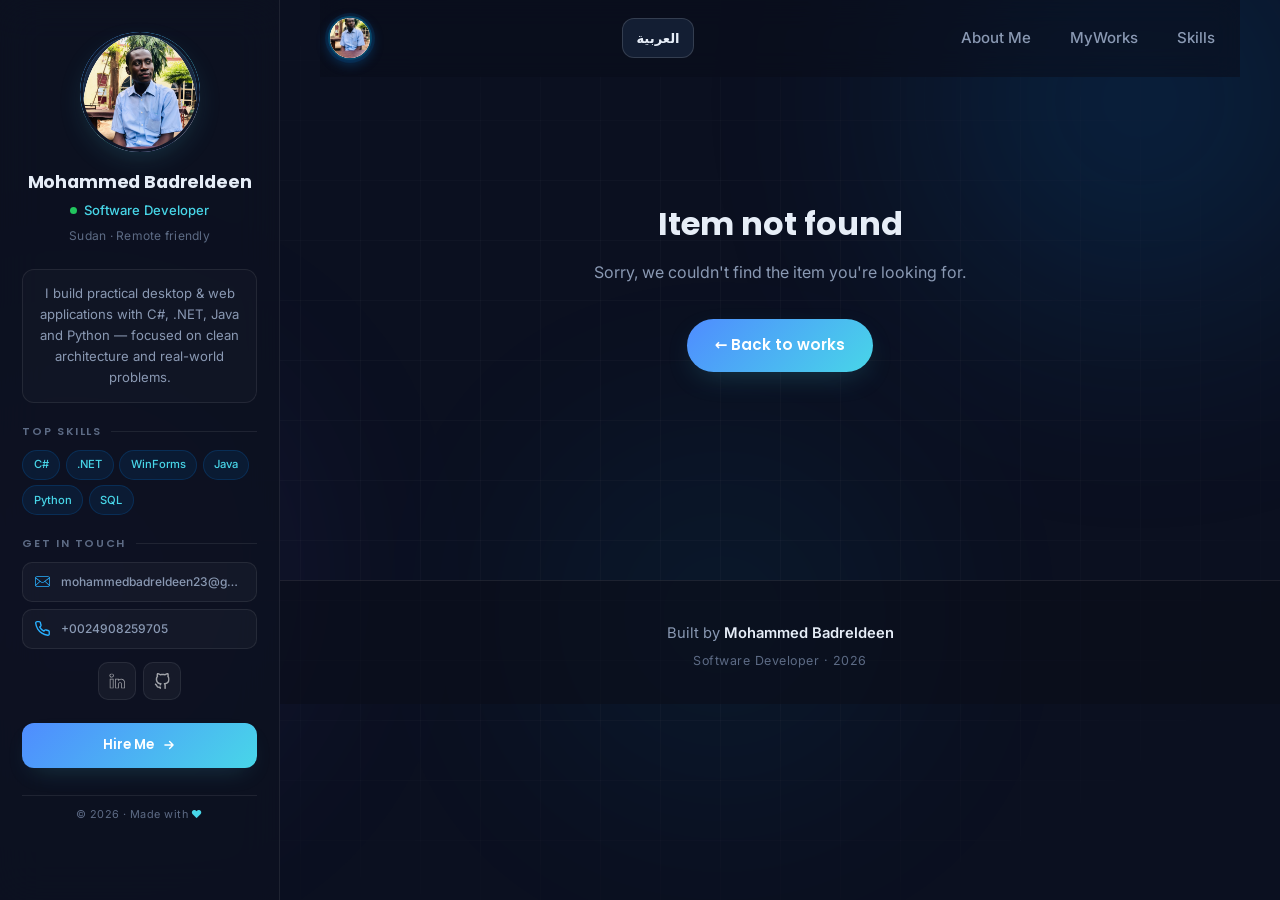
==== commit 8c45805a: "add AR & EN Switch & Add more details for EXPE" ====
--- a/details.html
+++ b/details.html
@@ -1,5 +1,5 @@
 <!DOCTYPE html>
-<html lang="en">
+<html lang="en" dir="ltr">
 
 <head>
     <meta charset="UTF-8">
@@ -7,7 +7,7 @@
     <title>Details | Mohammed Badreldeen</title>
 
     <meta name="description" content="Details of a project, paper, seminar or conference by Mohammed Badreldeen.">
-    <meta name="theme-color" content="#0a0e1a">
+    <meta name="theme-color" content="#0b1020">
 
     <link rel="icon" href="assets/imgs/profile.png" type="image/png">
 
@@ -91,6 +91,8 @@
         </div>
     </aside>
 
+    <button class="sidebar-overlay" id="sidebarOverlay" type="button" aria-label="Close profile details" tabindex="-1"></button>
+
     <!-- Decorative background -->
     <div class="bg-decor" aria-hidden="true">
         <span class="glow glow-1"></span>
@@ -106,6 +108,8 @@
         <a href="index.html" class="logo" aria-label="Back to home">
             <img class="img1" src="SRC/PIC/Pers.svg" alt="Mohammed Badreldeen Logo">
         </a>
+        <button class="language-toggle" type="button" id="languageToggle" aria-label="Switch language">العربية</button>
+        <button class="profile-details-toggle" type="button" id="profileDetailsToggle" aria-controls="sidebar" aria-expanded="false">Profile details</button>
         <button class="nav-toggle" id="navToggle" type="button" aria-label="Open menu" aria-expanded="false" aria-controls="primaryNav">
             <span></span><span></span><span></span>
         </button>
@@ -188,7 +192,7 @@
         <div class="footerInner">
             <p class="footerLine">Built by <strong>Mohammed Badreldeen</strong></p>
             <p class="footerSub">
-                Software Developer · <span id="year">2025</span>
+                Software Developer · <span id="year">2026</span>
             </p>
         </div>
     </footer>
--- a/style.css
+++ b/style.css
@@ -2166,4 +2166,295 @@
     html {
         scroll-behavior: auto;
     }
+}
+
+
+/* =========================================================
+   RESPONSIVE REFINEMENTS — preserve the original visual system
+========================================================= */
+
+:root {
+    --bg: #0b1020;
+    --bg-soft: #0e1628;
+    --surface: #131e33;
+    --surface-2: #1a2942;
+    --surface-3: #213654;
+    --accent: #4f8cff;
+    --accent-2: #48d6e8;
+    --accent-3: #8b7cff;
+    --accent-soft: rgba(79, 140, 255, 0.14);
+    --accent-glow: rgba(72, 214, 232, 0.25);
+    --gradient: linear-gradient(135deg, #4f8cff, #48d6e8);
+    --gradient-rich: linear-gradient(135deg, #4f8cff 0%, #48d6e8 58%, #8b7cff 100%);
+}
+
+html {
+    scroll-behavior: smooth;
+}
+
+body {
+    overflow-x: clip;
+}
+
+img {
+    max-width: 100%;
+}
+
+button,
+a {
+    -webkit-tap-highlight-color: transparent;
+}
+
+:focus-visible {
+    outline: 3px solid var(--accent-2);
+    outline-offset: 3px;
+}
+
+.language-toggle,
+.profile-details-toggle {
+    display: inline-flex;
+    align-items: center;
+    justify-content: center;
+    min-height: 40px;
+    padding: 0.55rem 0.85rem;
+    border: 1px solid var(--border-strong);
+    border-radius: 12px;
+    color: var(--text);
+    background: var(--surface);
+    font: 600 0.82rem var(--font-body);
+    cursor: pointer;
+    transition: border-color .2s ease, background .2s ease, transform .2s ease;
+}
+
+.language-toggle:hover,
+.profile-details-toggle:hover {
+    border-color: var(--accent-2);
+    background: var(--accent-soft);
+}
+
+.profile-details-toggle {
+    display: none;
+}
+
+.sidebar-overlay {
+    display: block;
+    position: fixed;
+    inset: 0;
+    z-index: 1090;
+    border: 0;
+    background: rgba(3, 8, 20, .68);
+    opacity: 0;
+    visibility: hidden;
+    transition: opacity .25s ease, visibility .25s ease;
+    cursor: pointer;
+}
+
+.sidebar-overlay.visible {
+    opacity: 1;
+    visibility: visible;
+}
+
+.mobile-profile-summary {
+    display: none;
+}
+
+.timelineGroup {
+    position: relative;
+}
+
+.timelineGroupTitle {
+    margin: 1.4rem 0 1rem;
+    color: var(--accent-2);
+    font: 700 .92rem var(--font-head);
+    letter-spacing: .02em;
+}
+
+.timelineGroup .timelineItem {
+    margin-inline-start: 0;
+}
+
+body.language-ar {
+    font-family: Tahoma, Arial, sans-serif;
+}
+
+body.language-ar .name,
+body.language-ar .tital,
+body.language-ar .aboutName,
+body.language-ar .aboutTitle,
+body.language-ar .columnTitle,
+body.language-ar .timelineGroupTitle {
+    font-family: Tahoma, Arial, sans-serif;
+}
+
+body.language-ar .aboutMePar {
+    text-align: start;
+}
+
+body.language-ar .sidebar {
+    text-align: start;
+}
+
+@media (max-width: 1099px) {
+    body {
+        padding-left: 0 !important;
+    }
+    .sidebar {
+        display: flex !important;
+        position: fixed;
+        inset-block: 0;
+        inset-inline-start: 0;
+        z-index: 1100;
+        width: min(88vw, 360px);
+        max-width: 100%;
+        height: 100dvh;
+        overflow-y: auto;
+        padding: 1.25rem 1.1rem;
+        background: var(--bg-soft);
+        border-inline-end: 1px solid var(--border-strong);
+        box-shadow: 20px 0 60px rgba(0, 0, 0, .32);
+        transform: translateX(-105%);
+        transition: transform .32s cubic-bezier(.22, 1, .36, 1);
+        visibility: hidden;
+    }
+    html[dir="rtl"] .sidebar {
+        transform: translateX(105%);
+    }
+    .sidebar.drawer-open {
+        transform: translateX(0) !important;
+        visibility: visible;
+    }
+    .profile-details-toggle {
+        display: inline-flex;
+    }
+    .mobile-profile-summary {
+        display: flex;
+        align-items: center;
+        gap: .85rem;
+        width: min(92%, 760px);
+        margin: 1rem auto 0;
+        padding: .85rem 1rem;
+        border: 1px solid var(--border);
+        border-radius: 16px;
+        background: rgba(19, 30, 51, .78);
+    }
+    .mobile-profile-summary img {
+        width: 48px;
+        height: 48px;
+        flex: 0 0 48px;
+        object-fit: cover;
+        border-radius: 50%;
+        border: 2px solid var(--accent);
+        background: var(--surface-2);
+    }
+    .mobile-profile-summary div {
+        display: grid;
+        gap: .2rem;
+        min-width: 0;
+    }
+    .mobile-profile-summary strong {
+        color: var(--text);
+        font-size: .88rem;
+    }
+    .mobile-profile-summary span {
+        color: var(--text-muted);
+        font-size: .76rem;
+    }
+    .mobile-profile-summary button {
+        margin-inline-start: auto;
+        flex-shrink: 0;
+        border: 1px solid var(--border-strong);
+        border-radius: 10px;
+        padding: .55rem .7rem;
+        background: var(--accent-soft);
+        color: var(--text);
+        font-weight: 600;
+        cursor: pointer;
+    }
+    .Hreo {
+        margin-top: 2rem;
+    }
+}
+
+@media (min-width: 1100px) {
+    .sidebar {
+        transform: none !important;
+        visibility: visible !important;
+    }
+    .sidebar-overlay {
+        display: none;
+    }
+    .mobile-profile-summary {
+        display: none;
+    }
+    .profile-details-toggle {
+        display: none;
+    }
+}
+
+@media (max-width: 768px) {
+    header {
+        display: flex;
+        align-items: center;
+        gap: .45rem;
+    }
+    .language-toggle {
+        margin-inline-start: auto;
+        padding-inline: .65rem;
+        min-height: 38px;
+    }
+    .nav-toggle {
+        flex: 0 0 40px;
+    }
+    .profile-details-toggle {
+        padding-inline: .65rem;
+        min-height: 38px;
+        font-size: .75rem;
+    }
+    .mobile-profile-summary {
+        margin-top: .65rem;
+    }
+    .worksGrid {
+        gap: 1rem;
+    }
+    .timelineContent {
+        overflow-wrap: anywhere;
+    }
+    .detailContainer {
+        width: min(92%, 760px);
+    }
+}
+
+@media (max-width: 420px) {
+    .logo {
+        flex-shrink: 0;
+    }
+    .img1 {
+        max-width: 38px;
+    }
+    .language-toggle,
+    .profile-details-toggle {
+        font-size: .72rem;
+        padding-inline: .5rem;
+    }
+    .mobile-profile-summary {
+        padding: .7rem;
+        gap: .6rem;
+    }
+    .mobile-profile-summary strong {
+        font-size: .8rem;
+    }
+    .mobile-profile-summary span {
+        font-size: .7rem;
+    }
+}
+
+@media (prefers-reduced-motion: reduce) {
+    *,
+    *::before,
+    *::after {
+        scroll-behavior: auto !important;
+        animation-duration: .01ms !important;
+        animation-iteration-count: 1 !important;
+        transition-duration: .01ms !important;
+    }
 }
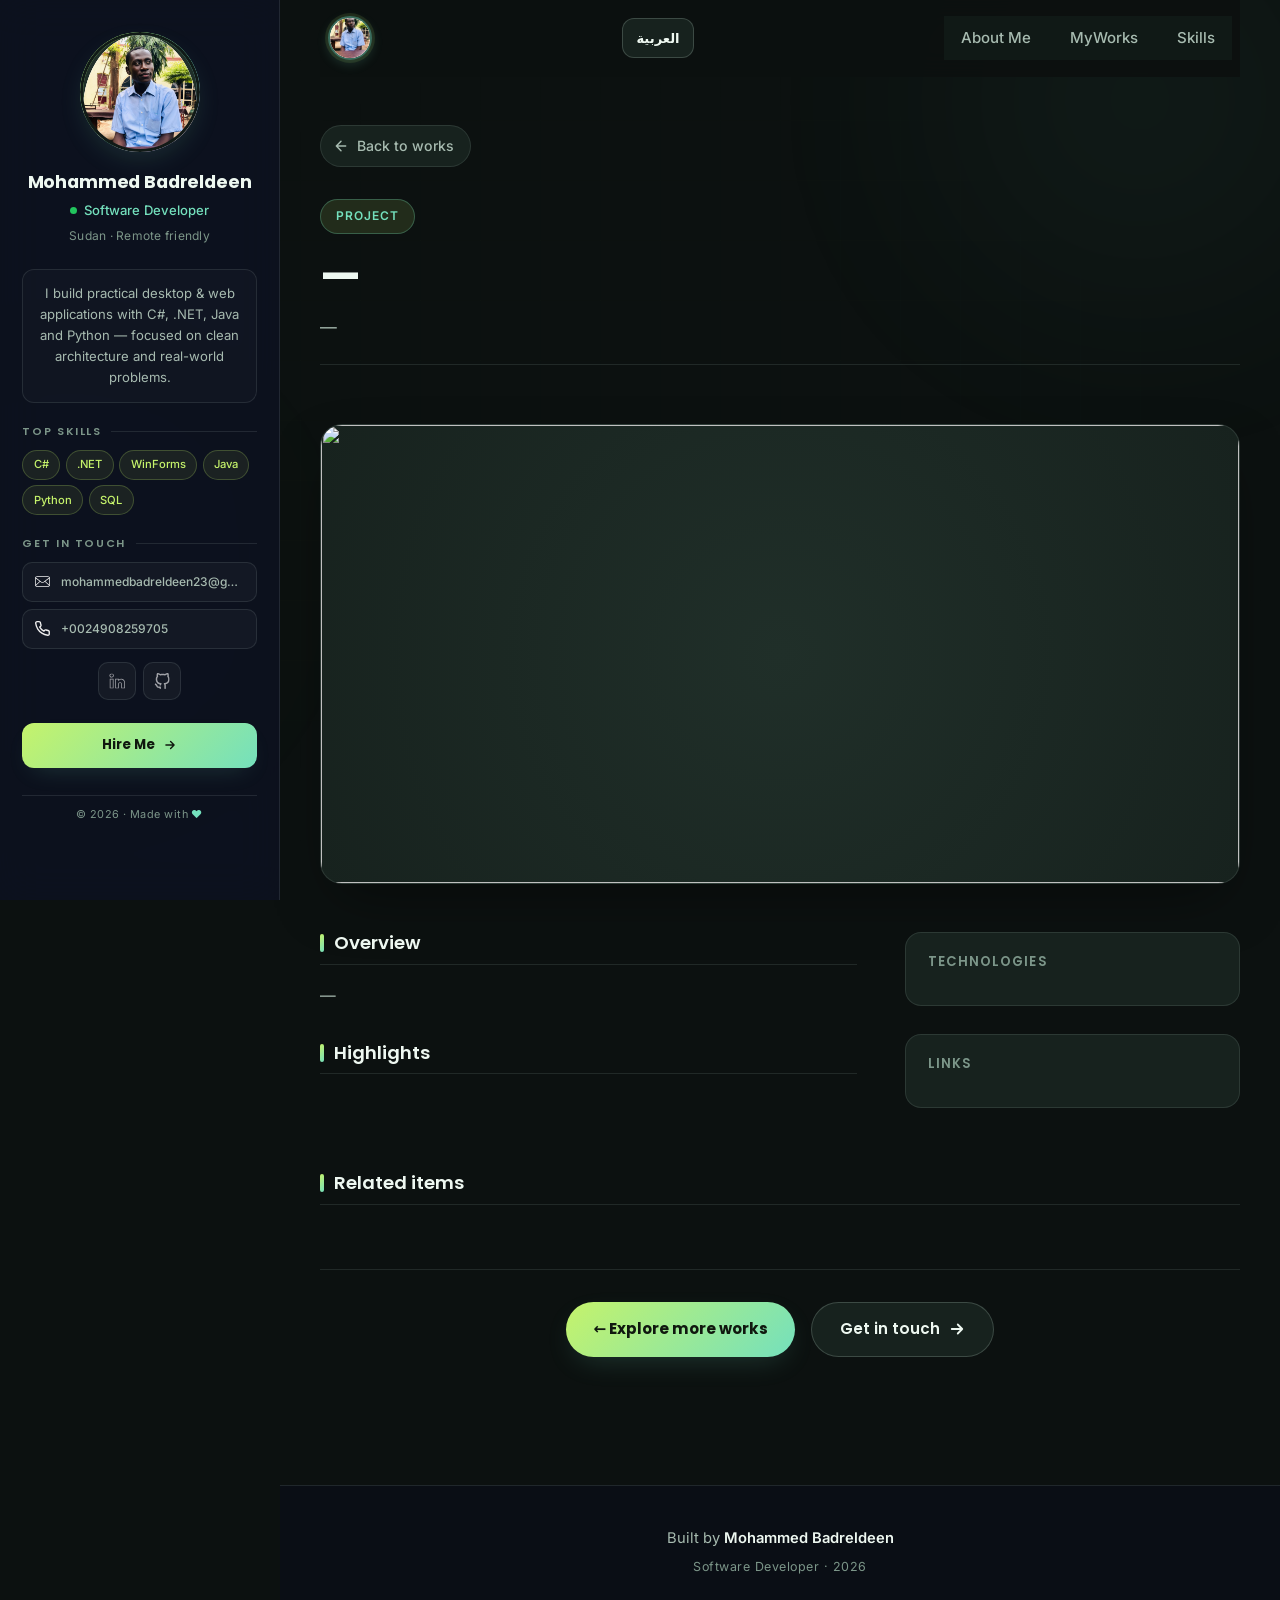
==== commit 64d62a8f: "more enhans" ====
--- a/details.html
+++ b/details.html
@@ -7,7 +7,7 @@
     <title>Details | Mohammed Badreldeen</title>
 
     <meta name="description" content="Details of a project, paper, seminar or conference by Mohammed Badreldeen.">
-    <meta name="theme-color" content="#0b1020">
+    <meta name="theme-color" content="#0c1110">
 
     <link rel="icon" href="assets/imgs/profile.png" type="image/png">
 
@@ -144,6 +144,12 @@
                 <img id="detailImage" src="" alt="">
             </div>
 
+            <!-- Extra screenshots appear only when images[] contains extra paths. -->
+            <section class="detailGallery" id="detailGallery" aria-label="Additional project images" hidden>
+                <h2 class="detailSectionTitle">More images</h2>
+                <div class="detailGalleryGrid" id="detailGalleryGrid"></div>
+            </section>
+
             <div class="detailContent">
 
                 <div class="detailMain">
--- a/style.css
+++ b/style.css
@@ -1,39 +1,30 @@
 /* =========================================================
-   FONTS + VARIABLES — Windows Developer Palette
+   FONTS + VARIABLES — base developer palette
 ========================================================= */
 
-@import url('https://fonts.googleapis.com/css2?family=Inter:wght@400;500;600&family=Poppins:wght@500;600;700;800&display=swap');
 :root {
-    /* Backgrounds — deep Windows dark */
     --bg: #0a0e1a;
     --bg-soft: #0d1220;
     --surface: #121a2c;
     --surface-2: #182238;
     --surface-3: #1e2a45;
-    /* Borders */
     --border: rgba(255, 255, 255, 0.08);
     --border-strong: rgba(255, 255, 255, 0.14);
-    /* Text */
     --text: #e6edf7;
     --text-muted: #8a99b3;
     --text-dim: #5d6b85;
-    /* Windows 11 accent — Modern dev palette */
     --accent: #0078d4;
     --accent-2: #00b4ff;
     --accent-3: #7c5cff;
     --accent-soft: rgba(0, 120, 212, 0.12);
     --accent-glow: rgba(0, 120, 212, 0.4);
-    /* Gradients */
     --gradient: linear-gradient(135deg, #0078d4, #00b4ff);
     --gradient-rich: linear-gradient(135deg, #0078d4 0%, #00b4ff 55%, #7c5cff 100%);
-    /* Radii */
     --radius: 16px;
     --radius-lg: 22px;
     --radius-sm: 10px;
-    /* Fonts */
     --font-head: "Poppins", system-ui, sans-serif;
     --font-body: "Inter", system-ui, sans-serif;
-    /* Layout */
     --container: 1200px;
     --header-h: 76px;
     --ease: cubic-bezier(0.22, 1, 0.36, 1);
@@ -52,11 +43,11 @@
     box-sizing: border-box;
 }
 
-.html {
+html {
     scroll-behavior: smooth;
     scroll-padding-top: calc(var(--header-h) + 12px);
     -webkit-text-size-adjust: 100%;
-    overflow-x: hidden;
+    overflow-x: clip;
 }
 
 body {
@@ -65,7 +56,7 @@
     font-family: var(--font-body);
     font-size: 16px;
     line-height: 1.7;
-    overflow-x: hidden;
+    overflow-x: clip;
     -webkit-font-smoothing: antialiased;
     -moz-osx-font-smoothing: grayscale;
 }
@@ -247,7 +238,6 @@
     -webkit-backdrop-filter: blur(20px);
     border-right: 1px solid var(--border);
     padding: 2rem 1.4rem 1.5rem;
-    /* Independent scrolling */
     overflow-y: auto;
     overflow-x: hidden;
     overscroll-behavior: contain;
@@ -293,7 +283,7 @@
 }
 
 
-/* --- Profile --- */
+/* Profile */
 
 .sidebarProfile {
     text-align: center;
@@ -392,7 +382,7 @@
 }
 
 
-/* --- Bio --- */
+/* Bio */
 
 .sidebarBio {
     font-size: 0.82rem;
@@ -406,7 +396,7 @@
 }
 
 
-/* --- Blocks --- */
+/* Blocks */
 
 .sidebarBlock {
     display: flex;
@@ -433,7 +423,7 @@
 }
 
 
-/* --- Skills tags --- */
+/* Skills tags */
 
 .sidebarTags {
     display: flex;
@@ -459,7 +449,7 @@
 }
 
 
-/* --- Contact --- */
+/* Contact */
 
 .sidebarContact {
     display: flex;
@@ -504,7 +494,7 @@
 }
 
 
-/* --- Social --- */
+/* Social */
 
 .sidebarSocial {
     display: flex;
@@ -545,7 +535,7 @@
 }
 
 
-/* --- CTA --- */
+/* CTA */
 
 .sidebarCta {
     display: inline-flex;
@@ -579,7 +569,7 @@
 }
 
 
-/* --- Sidebar footer --- */
+/* Sidebar footer */
 
 .sidebarFooter {
     text-align: center;
@@ -598,7 +588,7 @@
 }
 
 
-/* --- Show sidebar on desktop --- */
+/* Show sidebar on desktop */
 
 @media (min-width: 1100px) {
     .sidebar {
@@ -2170,7 +2160,7 @@
 
 
 /* =========================================================
-   RESPONSIVE REFINEMENTS — preserve the original visual system
+   RESPONSIVE REFINEMENTS — preserve the current site design
 ========================================================= */
 
 :root {
@@ -2457,4 +2447,466 @@
         animation-iteration-count: 1 !important;
         transition-duration: .01ms !important;
     }
+}
+
+
+/* =========================================================
+   FINAL REFINEMENT — charcoal, mint and lime developer palette
+   Existing class names are retained. These rules intentionally
+   override the earlier blue palette rather than replacing the design.
+========================================================= */
+
+:root {
+    --bg: #0c1110;
+    --bg-soft: #111a17;
+    --surface: #17221e;
+    --surface-2: #202f29;
+    --surface-3: #2a4037;
+    --border: rgba(224, 255, 239, 0.10);
+    --border-strong: rgba(224, 255, 239, 0.18);
+    --text: #eef8f1;
+    --text-muted: #a7bbb0;
+    --text-dim: #7c9689;
+    --accent: #c5f36b;
+    --accent-2: #74e0bd;
+    --accent-3: #c8a4ff;
+    --accent-soft: rgba(197, 243, 107, 0.12);
+    --accent-glow: rgba(116, 224, 189, 0.22);
+    --gradient: linear-gradient(135deg, #c5f36b, #74e0bd);
+    --gradient-rich: linear-gradient(135deg, #c5f36b 0%, #74e0bd 58%, #c8a4ff 100%);
+}
+
+html {
+    scroll-padding-top: calc(var(--header-h) + 1rem);
+}
+
+body {
+    background-color: var(--bg);
+    color: var(--text);
+}
+
+.bg-grid {
+    opacity: .20;
+    background-image: linear-gradient(rgba(197, 243, 107, .035) 1px, transparent 1px), linear-gradient(90deg, rgba(116, 224, 189, .035) 1px, transparent 1px);
+}
+
+.glow-1 {
+    background: radial-gradient(circle, rgba(116, 224, 189, .28), transparent 70%);
+}
+
+.glow-2 {
+    background: radial-gradient(circle, rgba(197, 243, 107, .20), transparent 70%);
+}
+
+.glow-3 {
+    background: radial-gradient(circle, rgba(200, 164, 255, .16), transparent 70%);
+}
+
+.navigation,
+.navigation.open {
+    background-color: rgba(17, 26, 23, .97);
+}
+
+.hireMe,
+.sidebarCta {
+    color: #10180f;
+    font-weight: 700;
+}
+
+.filter-btn.active,
+.filter-btn:hover {
+    color: #10180f;
+}
+
+.timelineDot {
+    box-shadow: 0 0 0 4px rgba(116, 224, 189, .12);
+}
+
+.timelineItem:hover .timelineDot {
+    box-shadow: 0 0 0 6px rgba(197, 243, 107, .18), 0 0 20px var(--accent-glow);
+}
+
+.timelineDate,
+.detailBadge,
+.workTag {
+    border-color: rgba(116, 224, 189, .28);
+}
+
+.backLink:hover {
+    border-color: var(--accent-2);
+}
+
+.relatedCard:hover {
+    border-color: rgba(116, 224, 189, .5);
+    box-shadow: 0 16px 35px -15px rgba(116, 224, 189, .24);
+}
+
+
+/* Place the skills first and the experience below it. This prevents
+   a long timeline from leaving an unused gap beside the skills column. */
+
+.skillsLayout {
+    display: flex;
+    flex-direction: column;
+    gap: clamp(2.5rem, 5vw, 4rem);
+    margin-top: 2.5rem;
+}
+
+.skillsColumn,
+.experienceColumn {
+    width: 100%;
+    min-width: 0;
+}
+
+.skillsColumn {
+    padding: clamp(1.15rem, 2.7vw, 2rem);
+    border: 1px solid var(--border);
+    border-radius: var(--radius-lg);
+    background: linear-gradient(145deg, rgba(32, 47, 41, .72), rgba(23, 34, 30, .88));
+    box-shadow: 0 22px 60px rgba(0, 0, 0, .14);
+}
+
+.skillBars {
+    display: grid;
+    grid-template-columns: repeat(2, minmax(0, 1fr));
+    gap: 1.35rem 2rem;
+}
+
+.skillBar {
+    min-width: 0;
+}
+
+.skillInfo {
+    align-items: flex-start;
+}
+
+.skillInfo>span:first-child {
+    line-height: 1.45;
+}
+
+.skillTech {
+    text-align: end;
+}
+
+.experienceColumn>.columnTitle {
+    margin-bottom: 1.1rem;
+}
+
+.timeline {
+    padding-inline-start: 1.8rem;
+}
+
+.timeline::before {
+    left: 7px;
+    right: auto;
+}
+
+.timelineGroup {
+    padding: .25rem 0 1.5rem;
+    margin-bottom: 1.3rem;
+    border-bottom: 1px solid var(--border);
+}
+
+.timelineGroup:last-child {
+    margin-bottom: 0;
+    border-bottom: 0;
+}
+
+.timelineGroupTitle {
+    margin: .2rem 0 1.2rem;
+    display: flex;
+    align-items: center;
+    gap: .75rem;
+    color: var(--accent);
+    font-size: 1rem;
+}
+
+.timelineGroupTitle::after {
+    content: "";
+    height: 1px;
+    flex: 1;
+    background: linear-gradient(90deg, var(--border-strong), transparent);
+}
+
+.timelineGroup .timelineItem {
+    padding-bottom: 1.6rem;
+}
+
+.timelineContent {
+    display: grid;
+    grid-template-columns: minmax(145px, .28fr) minmax(0, 1fr);
+    align-items: start;
+    column-gap: clamp(1rem, 2.5vw, 2rem);
+    row-gap: .35rem;
+}
+
+.timelineDate {
+    grid-column: 1;
+    grid-row: 1 / span 3;
+    justify-self: start;
+    max-width: 100%;
+    white-space: normal;
+    margin-top: .1rem;
+}
+
+.timelineContent h3,
+.timelineContent .timelineRole,
+.timelineContent p {
+    grid-column: 2;
+    min-width: 0;
+}
+
+.timelineContent h3 {
+    margin: 0;
+}
+
+.timelineContent .timelineRole {
+    margin-bottom: .25rem;
+}
+
+.timelineContent p {
+    margin: 0;
+}
+
+
+/* Optional multi-image gallery on the details page. */
+
+.detailHero {
+    display: grid;
+    place-items: center;
+    background: radial-gradient(circle at center, var(--surface-2), var(--surface));
+}
+
+.detailHero img {
+    width: 100%;
+    height: 100%;
+    object-fit: contain;
+}
+
+.detailHero.image-unavailable::after {
+    content: "Project image unavailable";
+    color: var(--text-muted);
+    font-size: .95rem;
+    padding: 2rem;
+    text-align: center;
+}
+
+.detailGallery[hidden] {
+    display: none !important;
+}
+
+.detailGallery {
+    margin: -1.25rem 0 3rem;
+    animation: fadeUp .55s var(--ease) both;
+}
+
+.detailGallery .detailSectionTitle {
+    margin-bottom: 1rem;
+}
+
+.detailGalleryGrid {
+    display: grid;
+    grid-template-columns: repeat(auto-fit, minmax(160px, 1fr));
+    gap: 1rem;
+}
+
+.detailGalleryItem {
+    position: relative;
+    min-width: 0;
+    overflow: hidden;
+    padding: .45rem;
+    border: 1px solid var(--border);
+    border-radius: var(--radius);
+    background: var(--surface);
+    text-align: start;
+    transition: transform .25s var(--ease), border-color .25s ease, box-shadow .25s ease;
+}
+
+.detailGalleryItem:hover,
+.detailGalleryItem[aria-pressed="true"] {
+    transform: translateY(-3px);
+    border-color: var(--accent-2);
+    box-shadow: 0 14px 30px rgba(0, 0, 0, .2);
+}
+
+.detailGalleryItem img {
+    width: 100%;
+    aspect-ratio: 16 / 10;
+    object-fit: cover;
+    border-radius: calc(var(--radius) - 5px);
+    background: var(--surface-2);
+}
+
+.detailGalleryItem span {
+    display: block;
+    padding: .5rem .3rem .15rem;
+    color: var(--text-muted);
+    font-size: .78rem;
+}
+
+
+/* Right-to-left timeline adjustments */
+
+html[dir="rtl"] .timeline {
+    padding-left: 0;
+    padding-right: 1.8rem;
+}
+
+html[dir="rtl"] .timeline::before {
+    left: auto;
+    right: 7px;
+}
+
+html[dir="rtl"] .timelineDot {
+    left: auto;
+    right: -1.8rem;
+}
+
+html[dir="rtl"] .timelineGroup {
+    padding-left: 0;
+    padding-right: 0;
+}
+
+
+/* Avoid content overflow on narrow screens. */
+
+@media (max-width: 800px) {
+    .skillBars {
+        grid-template-columns: 1fr;
+    }
+    .timelineContent {
+        grid-template-columns: minmax(0, 1fr);
+        row-gap: .35rem;
+    }
+    .timelineDate {
+        grid-column: 1;
+        grid-row: auto;
+    }
+    .timelineContent h3,
+    .timelineContent .timelineRole,
+    .timelineContent p {
+        grid-column: 1;
+    }
+    .timelineGroup {
+        padding: .25rem 0 1.25rem;
+    }
+    .timeline {
+        padding-left: 1.5rem;
+        padding-inline-start: 1.5rem;
+    }
+    .timelineDot {
+        left: -1.5rem;
+        right: auto;
+    }
+    .timeline::before {
+        left: 7px;
+        right: auto;
+    }
+    html[dir="rtl"] .timeline {
+        padding-left: 0;
+        padding-right: 1.5rem;
+    }
+    html[dir="rtl"] .timelineDot {
+        left: auto;
+        right: -1.5rem;
+    }
+    html[dir="rtl"] .timeline::before {
+        left: auto;
+        right: 7px;
+    }
+    .detailGalleryGrid {
+        grid-template-columns: repeat(2, minmax(0, 1fr));
+    }
+}
+
+@media (max-width: 440px) {
+    .detailGalleryGrid {
+        grid-template-columns: 1fr;
+    }
+    .detailGalleryItem img {
+        aspect-ratio: 16 / 9;
+    }
+    .skillsColumn {
+        padding: 1rem;
+    }
+}
+
+
+/* Final color harmonization: remove remaining hard-coded blue accents. */
+
+::selection {
+    background: var(--accent);
+    color: #10180f;
+}
+
+header,
+header.scrolled {
+    background-color: rgba(12, 17, 16, 0.92);
+}
+
+.hero-greet {
+    border-color: rgba(116, 224, 189, 0.38);
+}
+
+.img1 {
+    border-color: rgba(116, 224, 189, 0.45);
+    box-shadow: 0 0 0 3px rgba(197, 243, 107, 0.10), 0 4px 12px rgba(116, 224, 189, 0.18);
+}
+
+.logo:hover .img1 {
+    box-shadow: 0 0 0 3px rgba(197, 243, 107, 0.20), 0 6px 18px rgba(116, 224, 189, 0.30);
+}
+
+.heroImg,
+.aboutMeImg {
+    filter: drop-shadow(0 22px 45px rgba(116, 224, 189, 0.13));
+}
+
+.works {
+    background: linear-gradient( 180deg, transparent, rgba(116, 224, 189, 0.035), transparent);
+}
+
+.workBadge {
+    background: rgba(197, 243, 107, 0.96);
+    color: #10180f;
+}
+
+.workItem:hover {
+    border-color: rgba(116, 224, 189, 0.48);
+    box-shadow: 0 24px 50px -20px rgba(116, 224, 189, 0.22);
+}
+
+.filter-btn:hover {
+    border-color: rgba(116, 224, 189, 0.55);
+}
+
+.sidebarTags li {
+    background: rgba(197, 243, 107, 0.08);
+    border-color: rgba(197, 243, 107, 0.22);
+    color: var(--accent);
+}
+
+.sidebarTags li:hover {
+    background: rgba(197, 243, 107, 0.15);
+}
+
+.sidebarContactItem img,
+.sidebarSocial a:hover img,
+.light {
+    filter: none;
+}
+
+.navigation,
+.navigation.open {
+    background-color: rgba(17, 26, 23, 0.98);
+}
+
+.to-top {
+    color: #10180f;
+}
+
+@media (max-width: 768px) {
+    .navigation {
+        background: rgba(17, 26, 23, 0.98);
+    }
 }
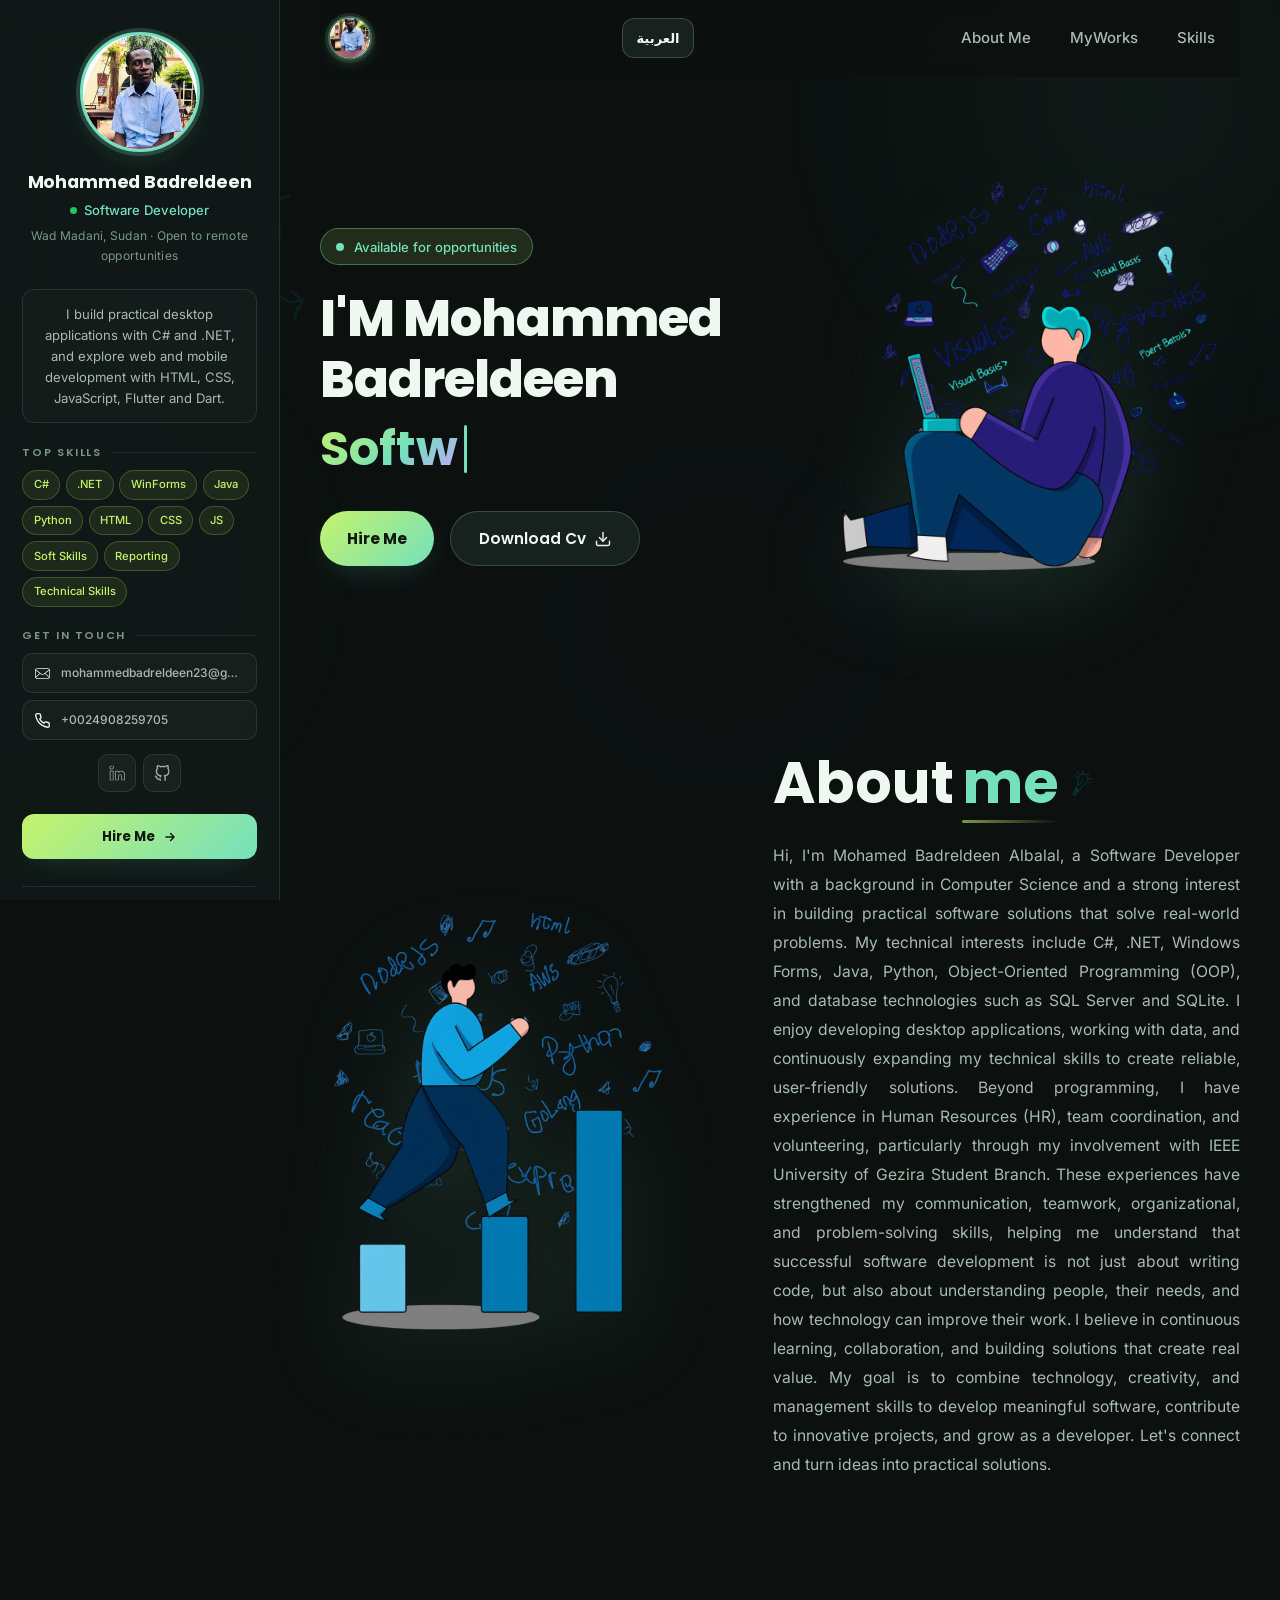
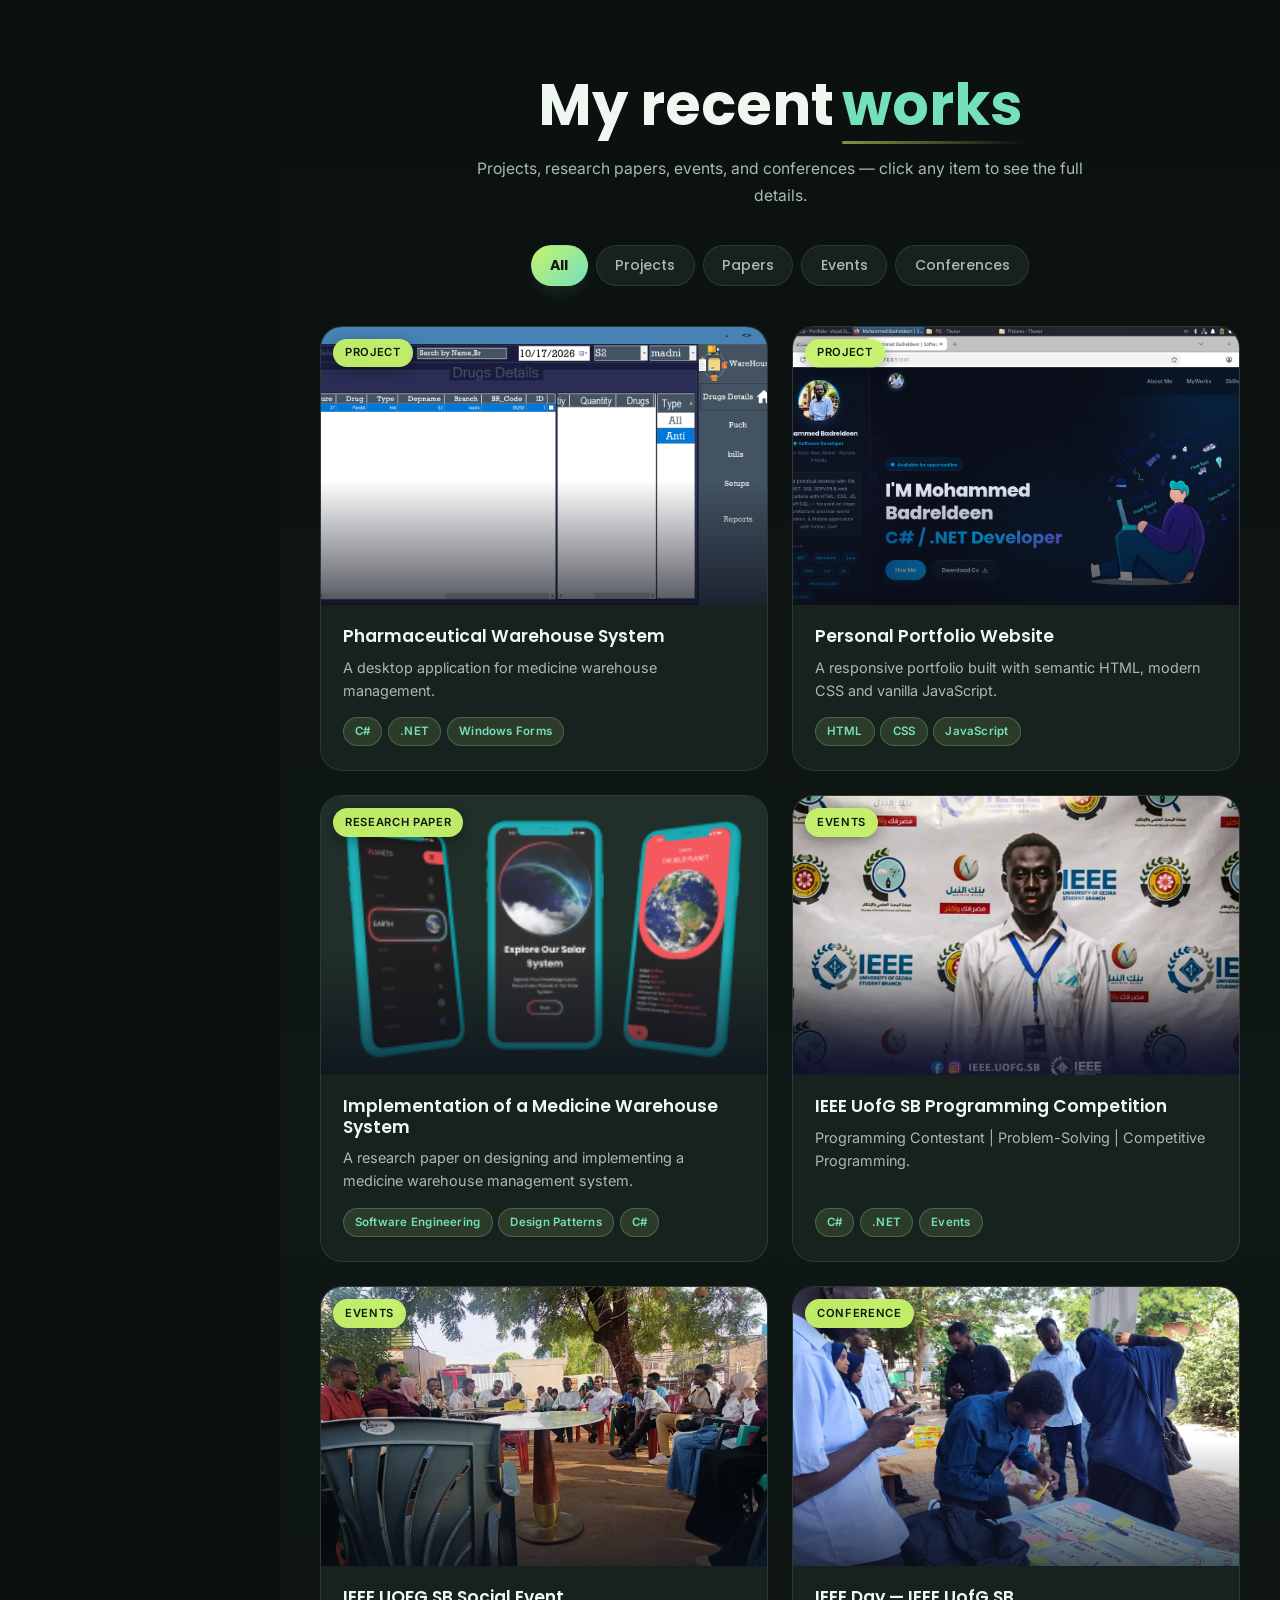
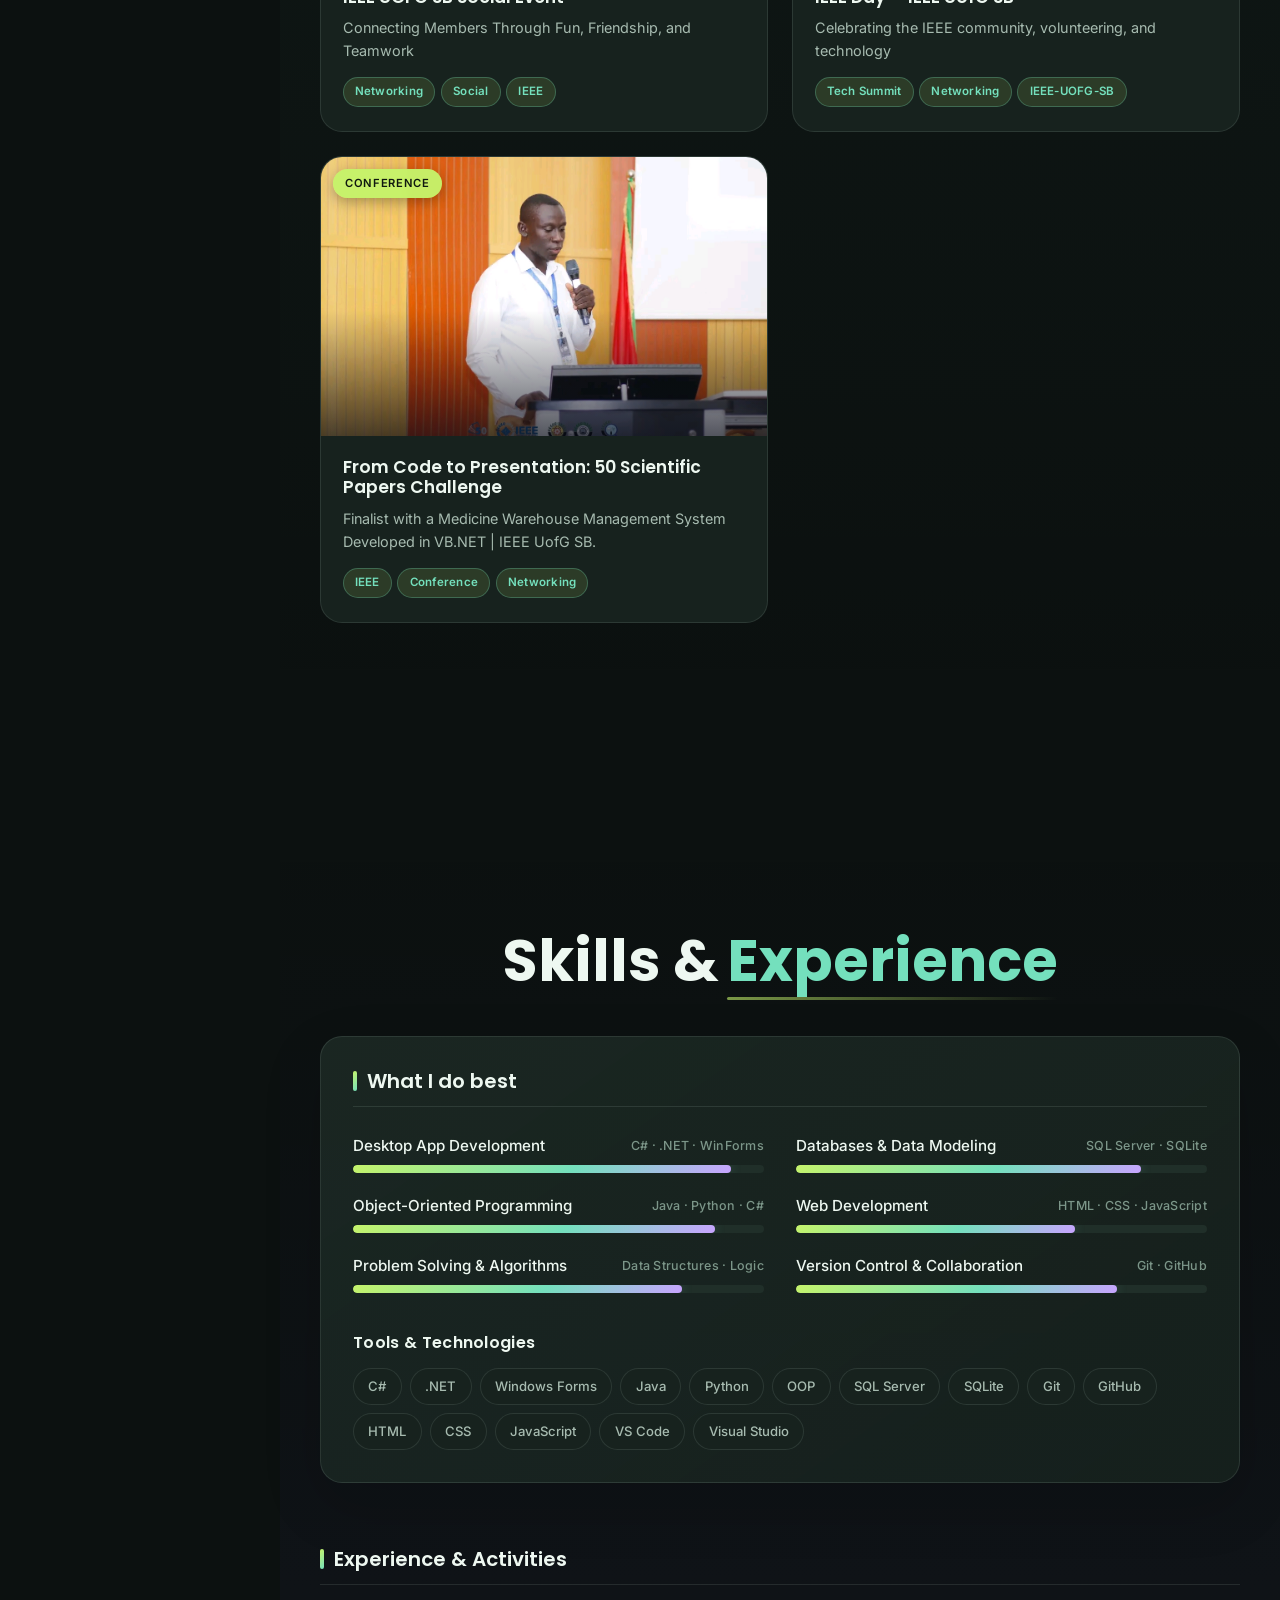
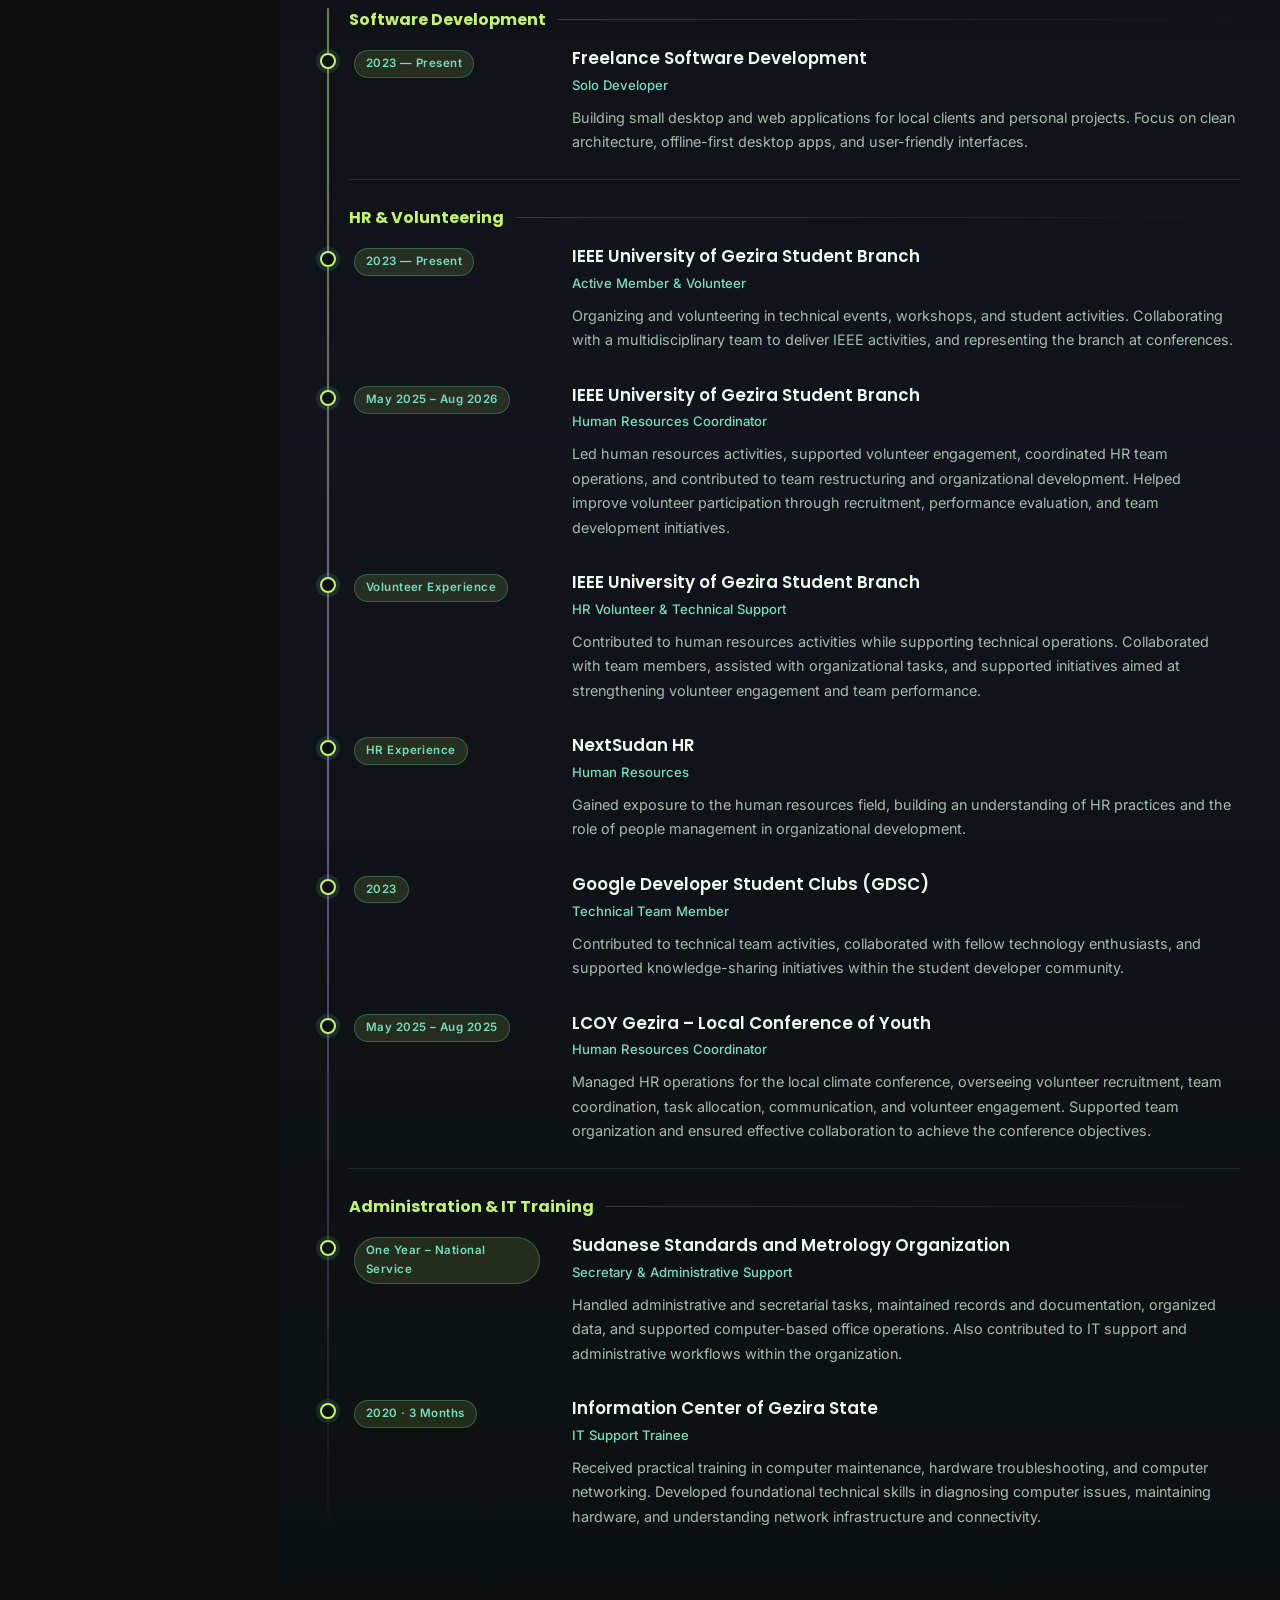
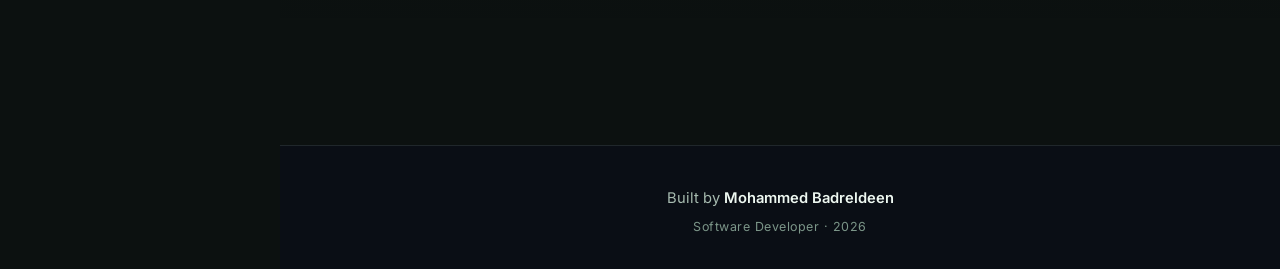
==== commit 454c31c4: "fix problem of can not click button and show pic" ====
--- a/details.html
+++ b/details.html
@@ -26,8 +26,7 @@
 
             <div class="sidebarProfile">
                 <div class="sidebarAvatar">
-                    <span class="avatarFallback" aria-hidden="true">MB</span>
-                    <img src="SRC/PIC/Pers.svg" alt="Mohammed Badreldeen" onerror="this.style.display='none'">
+                    <img src="SRC/PIC/Pers.svg" alt="Mohammed Badreldeen">
                 </div>
                 <h2 class="sidebarName">Mohammed Badreldeen</h2>
                 <p class="sidebarRole">
--- a/style.css
+++ b/style.css
@@ -1,2459 +1,5 @@
 /* =========================================================
    FONTS + VARIABLES — base developer palette
-========================================================= */
-
-:root {
-    --bg: #0a0e1a;
-    --bg-soft: #0d1220;
-    --surface: #121a2c;
-    --surface-2: #182238;
-    --surface-3: #1e2a45;
-    --border: rgba(255, 255, 255, 0.08);
-    --border-strong: rgba(255, 255, 255, 0.14);
-    --text: #e6edf7;
-    --text-muted: #8a99b3;
-    --text-dim: #5d6b85;
-    --accent: #0078d4;
-    --accent-2: #00b4ff;
-    --accent-3: #7c5cff;
-    --accent-soft: rgba(0, 120, 212, 0.12);
-    --accent-glow: rgba(0, 120, 212, 0.4);
-    --gradient: linear-gradient(135deg, #0078d4, #00b4ff);
-    --gradient-rich: linear-gradient(135deg, #0078d4 0%, #00b4ff 55%, #7c5cff 100%);
-    --radius: 16px;
-    --radius-lg: 22px;
-    --radius-sm: 10px;
-    --font-head: "Poppins", system-ui, sans-serif;
-    --font-body: "Inter", system-ui, sans-serif;
-    --container: 1200px;
-    --header-h: 76px;
-    --ease: cubic-bezier(0.22, 1, 0.36, 1);
-}
-
-
-/* =========================================================
-   RESET + BASE
-========================================================= */
-
-*,
-*::before,
-*::after {
-    margin: 0;
-    padding: 0;
-    box-sizing: border-box;
-}
-
-html {
-    scroll-behavior: smooth;
-    scroll-padding-top: calc(var(--header-h) + 12px);
-    -webkit-text-size-adjust: 100%;
-    overflow-x: clip;
-}
-
-body {
-    background: var(--bg);
-    color: var(--text);
-    font-family: var(--font-body);
-    font-size: 16px;
-    line-height: 1.7;
-    overflow-x: clip;
-    -webkit-font-smoothing: antialiased;
-    -moz-osx-font-smoothing: grayscale;
-}
-
-img,
-svg {
-    max-width: 100%;
-    display: block;
-}
-
-a {
-    color: inherit;
-    text-decoration: none;
-}
-
-button {
-    font-family: inherit;
-    cursor: pointer;
-    border: none;
-    background: none;
-    color: inherit;
-}
-
-ul {
-    list-style: none;
-}
-
-h1,
-h2,
-h3,
-h4 {
-    font-family: var(--font-head);
-    line-height: 1.2;
-    font-weight: 700;
-}
-
-::selection {
-    background: var(--accent);
-    color: #fff;
-}
-
-
-/* Scrollbar */
-
-::-webkit-scrollbar {
-    width: 10px;
-    height: 10px;
-}
-
-::-webkit-scrollbar-track {
-    background: var(--bg);
-}
-
-::-webkit-scrollbar-thumb {
-    background: #22304a;
-    border-radius: 10px;
-    border: 2px solid var(--bg);
-}
-
-::-webkit-scrollbar-thumb:hover {
-    background: var(--accent);
-}
-
-
-/* =========================================================
-   BACKGROUND DECOR
-========================================================= */
-
-.bg-decor {
-    position: fixed;
-    inset: 0;
-    z-index: -1;
-    overflow: hidden;
-    pointer-events: none;
-}
-
-.glow {
-    position: absolute;
-    border-radius: 50%;
-    filter: blur(130px);
-    opacity: 0.32;
-}
-
-.glow-1 {
-    width: 560px;
-    height: 560px;
-    background: radial-gradient(circle, #0078d4, transparent 70%);
-    top: -180px;
-    right: -140px;
-    animation: float 16s ease-in-out infinite;
-}
-
-.glow-2 {
-    width: 500px;
-    height: 500px;
-    background: radial-gradient(circle, #7c5cff, transparent 70%);
-    bottom: 8%;
-    left: -180px;
-    animation: float 20s ease-in-out infinite reverse;
-    opacity: 0.22;
-}
-
-.glow-3 {
-    width: 420px;
-    height: 420px;
-    background: radial-gradient(circle, #00b4ff, transparent 70%);
-    top: 45%;
-    left: 40%;
-    opacity: 0.15;
-    animation: float 24s ease-in-out infinite;
-}
-
-.bg-grid {
-    position: absolute;
-    inset: 0;
-    background-image: linear-gradient(rgba(255, 255, 255, 0.025) 1px, transparent 1px), linear-gradient(90deg, rgba(255, 255, 255, 0.025) 1px, transparent 1px);
-    background-size: 60px 60px;
-    mask-image: radial-gradient(ellipse at center, black 40%, transparent 85%);
-    -webkit-mask-image: radial-gradient(ellipse at center, black 40%, transparent 85%);
-}
-
-@keyframes float {
-    0%,
-    100% {
-        transform: translate(0, 0) scale(1);
-    }
-    50% {
-        transform: translate(30px, -40px) scale(1.08);
-    }
-}
-
-
-/* =========================================================
-   SCROLL PROGRESS
-========================================================= */
-
-.scroll-progress {
-    position: fixed;
-    top: 0;
-    left: 0;
-    right: 0;
-    height: 3px;
-    background: var(--gradient-rich);
-    box-shadow: 0 0 14px var(--accent-glow);
-    z-index: 1000;
-    transform: scaleX(0);
-    transform-origin: left center;
-    transition: transform 0.08s linear;
-    pointer-events: none;
-}
-
-@media (min-width: 1100px) {
-    .scroll-progress {
-        left: 280px;
-    }
-}
-
-@media (min-width: 1600px) {
-    .scroll-progress {
-        left: 320px;
-    }
-}
-
-
-/* =========================================================
-   SIDEBAR
-========================================================= */
-
-.sidebar {
-    display: none;
-    position: fixed;
-    top: 0;
-    left: 0;
-    bottom: 0;
-    width: 280px;
-    z-index: 950;
-    background: rgba(13, 18, 32, 0.88);
-    backdrop-filter: blur(20px);
-    -webkit-backdrop-filter: blur(20px);
-    border-right: 1px solid var(--border);
-    padding: 2rem 1.4rem 1.5rem;
-    overflow-y: auto;
-    overflow-x: hidden;
-    overscroll-behavior: contain;
-    -webkit-overflow-scrolling: touch;
-    scrollbar-width: thin;
-    scrollbar-color: #22304a transparent;
-    animation: slideInLeft 0.7s var(--ease) both;
-}
-
-@keyframes slideInLeft {
-    from {
-        opacity: 0;
-        transform: translateX(-30px);
-    }
-    to {
-        opacity: 1;
-        transform: translateX(0);
-    }
-}
-
-.sidebar::-webkit-scrollbar {
-    width: 6px;
-}
-
-.sidebar::-webkit-scrollbar-track {
-    background: transparent;
-}
-
-.sidebar::-webkit-scrollbar-thumb {
-    background: #22304a;
-    border-radius: 6px;
-}
-
-.sidebar::-webkit-scrollbar-thumb:hover {
-    background: var(--accent);
-}
-
-.sidebarInner {
-    display: flex;
-    flex-direction: column;
-    gap: 1.4rem;
-    width: 100%;
-}
-
-
-/* Profile */
-
-.sidebarProfile {
-    text-align: center;
-    display: flex;
-    flex-direction: column;
-    align-items: center;
-    gap: 0.3rem;
-}
-
-.sidebarAvatar {
-    position: relative;
-    width: 120px;
-    height: 120px;
-    border-radius: 50%;
-    padding: 3px;
-    background: var(--gradient-rich);
-    box-shadow: 0 10px 30px -10px var(--accent-glow);
-    display: grid;
-    place-items: center;
-    margin-bottom: 0.9rem;
-    transition: transform 0.4s var(--ease), box-shadow 0.4s ease;
-    overflow: hidden;
-}
-
-.sidebarAvatar::after {
-    content: "";
-    position: absolute;
-    inset: 0;
-    border-radius: 50%;
-    box-shadow: inset 0 0 0 3px var(--bg-soft);
-    pointer-events: none;
-    z-index: 3;
-}
-
-.sidebarAvatar:hover {
-    transform: scale(1.04) rotate(-2deg);
-    box-shadow: 0 14px 40px -10px var(--accent-glow);
-}
-
-.avatarFallback {
-    position: absolute;
-    inset: 3px;
-    border-radius: 50%;
-    display: grid;
-    place-items: center;
-    background: var(--surface-2);
-    color: var(--text);
-    font-family: var(--font-head);
-    font-size: 1.7rem;
-    font-weight: 700;
-    letter-spacing: 0.05em;
-}
-
-.sidebarAvatar img {
-    position: relative;
-    z-index: 2;
-    width: 100%;
-    height: 100%;
-    border-radius: 50%;
-    object-fit: cover;
-    object-position: center top;
-    display: block;
-}
-
-.sidebarName {
-    font-size: 1.1rem;
-    font-weight: 700;
-    color: var(--text);
-    letter-spacing: -0.01em;
-    line-height: 1.3;
-}
-
-.sidebarRole {
-    display: inline-flex;
-    align-items: center;
-    gap: 0.4rem;
-    font-size: 0.82rem;
-    color: var(--accent-2);
-    font-weight: 500;
-}
-
-.statusDot {
-    width: 7px;
-    height: 7px;
-    border-radius: 50%;
-    background: #22c55e;
-    box-shadow: 0 0 0 0 rgba(34, 197, 94, 0.6);
-    animation: pulse 2s infinite;
-    flex-shrink: 0;
-}
-
-.sidebarLocation {
-    font-size: 0.75rem;
-    color: var(--text-dim);
-    letter-spacing: 0.02em;
-}
-
-
-/* Bio */
-
-.sidebarBio {
-    font-size: 0.82rem;
-    line-height: 1.6;
-    color: var(--text-muted);
-    text-align: center;
-    padding: 0.85rem 0.7rem;
-    background: rgba(255, 255, 255, 0.02);
-    border: 1px solid var(--border);
-    border-radius: 12px;
-}
-
-
-/* Blocks */
-
-.sidebarBlock {
-    display: flex;
-    flex-direction: column;
-    gap: 0.7rem;
-}
-
-.sidebarBlockTitle {
-    font-size: 0.68rem;
-    font-weight: 600;
-    color: var(--text-dim);
-    letter-spacing: 0.15em;
-    text-transform: uppercase;
-    display: flex;
-    align-items: center;
-    gap: 0.6rem;
-}
-
-.sidebarBlockTitle::after {
-    content: "";
-    flex: 1;
-    height: 1px;
-    background: var(--border);
-}
-
-
-/* Skills tags */
-
-.sidebarTags {
-    display: flex;
-    flex-wrap: wrap;
-    gap: 0.35rem;
-}
-
-.sidebarTags li {
-    padding: 0.28rem 0.65rem;
-    border-radius: 100px;
-    background: rgba(0, 120, 212, 0.1);
-    border: 1px solid rgba(0, 120, 212, 0.22);
-    color: var(--accent-2);
-    font-size: 0.7rem;
-    font-weight: 500;
-    transition: all 0.2s var(--ease);
-    cursor: default;
-}
-
-.sidebarTags li:hover {
-    background: rgba(0, 120, 212, 0.2);
-    transform: translateY(-2px);
-}
-
-
-/* Contact */
-
-.sidebarContact {
-    display: flex;
-    flex-direction: column;
-    gap: 0.45rem;
-}
-
-.sidebarContactItem {
-    display: flex;
-    align-items: center;
-    gap: 0.65rem;
-    padding: 0.55rem 0.75rem;
-    border-radius: 10px;
-    background: rgba(255, 255, 255, 0.03);
-    border: 1px solid var(--border);
-    font-size: 0.75rem;
-    color: var(--text-muted);
-    font-weight: 500;
-    transition: all 0.25s var(--ease);
-    overflow: hidden;
-}
-
-.sidebarContactItem:hover {
-    background: var(--accent-soft);
-    border-color: var(--accent);
-    color: var(--accent-2);
-    transform: translateX(3px);
-}
-
-.sidebarContactItem img {
-    width: 15px;
-    height: 15px;
-    flex-shrink: 0;
-    filter: brightness(0) saturate(100%) invert(60%) sepia(88%) saturate(2500%) hue-rotate(175deg) brightness(101%) contrast(101%);
-}
-
-.sidebarContactItem span {
-    overflow: hidden;
-    text-overflow: ellipsis;
-    white-space: nowrap;
-    min-width: 0;
-}
-
-
-/* Social */
-
-.sidebarSocial {
-    display: flex;
-    gap: 0.45rem;
-    justify-content: center;
-    margin-top: 0.15rem;
-}
-
-.sidebarSocial a {
-    width: 38px;
-    height: 38px;
-    display: grid;
-    place-items: center;
-    border-radius: 10px;
-    background: rgba(255, 255, 255, 0.04);
-    border: 1px solid var(--border);
-    transition: all 0.25s var(--ease);
-}
-
-.sidebarSocial a:hover {
-    background: var(--accent-soft);
-    border-color: var(--accent);
-    transform: translateY(-3px);
-    box-shadow: 0 10px 22px -10px var(--accent-glow);
-}
-
-.sidebarSocial img {
-    width: 16px;
-    height: 16px;
-    filter: brightness(0) invert(1);
-    opacity: 0.8;
-    transition: filter 0.25s ease, opacity 0.25s ease;
-}
-
-.sidebarSocial a:hover img {
-    filter: brightness(0) saturate(100%) invert(60%) sepia(88%) saturate(2500%) hue-rotate(175deg) brightness(101%) contrast(101%);
-    opacity: 1;
-}
-
-
-/* CTA */
-
-.sidebarCta {
-    display: inline-flex;
-    align-items: center;
-    justify-content: center;
-    gap: 0.5rem;
-    padding: 0.7rem 1rem;
-    border-radius: 12px;
-    background: var(--gradient);
-    color: #fff;
-    font-family: var(--font-head);
-    font-size: 0.82rem;
-    font-weight: 600;
-    box-shadow: 0 10px 26px -12px var(--accent-glow);
-    transition: transform 0.25s var(--ease), box-shadow 0.25s ease;
-}
-
-.sidebarCta:hover {
-    transform: translateY(-3px);
-    box-shadow: 0 16px 34px -12px var(--accent-glow);
-}
-
-.sidebarCta svg {
-    width: 14px;
-    height: 14px;
-    transition: transform 0.25s var(--ease);
-}
-
-.sidebarCta:hover svg {
-    transform: translateX(3px);
-}
-
-
-/* Sidebar footer */
-
-.sidebarFooter {
-    text-align: center;
-    font-size: 0.68rem;
-    color: var(--text-dim);
-    letter-spacing: 0.04em;
-    padding-top: 0.6rem;
-    border-top: 1px solid var(--border);
-    margin-top: 0.3rem;
-}
-
-.sidebarFooter .heart {
-    color: var(--accent-2);
-    animation: pulse 2s infinite;
-    display: inline-block;
-}
-
-
-/* Show sidebar on desktop */
-
-@media (min-width: 1100px) {
-    .sidebar {
-        display: flex;
-    }
-    body {
-        padding-left: 280px;
-    }
-}
-
-@media (min-width: 1600px) {
-    .sidebar {
-        width: 320px;
-        padding: 2.2rem 1.7rem 1.7rem;
-    }
-    body {
-        padding-left: 320px;
-    }
-}
-
-
-/* =========================================================
-   HEADER
-========================================================= */
-
-header {
-    position: sticky;
-    top: 0;
-    z-index: 900;
-    display: flex;
-    justify-content: space-between;
-    align-items: center;
-    gap: 1rem;
-    margin: 0 auto;
-    padding: 1rem 0.5rem;
-    width: min(92%, var(--container));
-    min-height: var(--header-h);
-    backdrop-filter: blur(14px);
-    -webkit-backdrop-filter: blur(14px);
-    background: rgba(10, 14, 26, 0.55);
-    border-bottom: 1px solid transparent;
-    transition: background 0.3s ease, border-color 0.3s ease, box-shadow 0.3s ease;
-}
-
-header.scrolled {
-    background: rgba(10, 14, 26, 0.85);
-    border-bottom-color: var(--border);
-    box-shadow: 0 8px 30px rgba(0, 0, 0, 0.4);
-}
-
-.logo {
-    display: inline-flex;
-    align-items: center;
-    transition: transform 0.3s var(--ease);
-}
-
-.logo:hover {
-    transform: translateY(-2px);
-}
-
-.img1 {
-    width: 44px;
-    height: 44px;
-    border-radius: 50%;
-    object-fit: cover;
-    object-position: center;
-    border: 2px solid rgba(0, 180, 255, 0.35);
-    box-shadow: 0 0 0 3px rgba(0, 120, 212, 0.12), 0 4px 12px rgba(0, 120, 212, 0.35);
-    transition: transform 0.3s var(--ease), box-shadow 0.3s ease;
-}
-
-.logo:hover .img1 {
-    transform: scale(1.08);
-    box-shadow: 0 0 0 3px rgba(0, 180, 255, 0.25), 0 6px 18px rgba(0, 120, 212, 0.5);
-}
-
-.navigation ul {
-    display: flex;
-    align-items: center;
-    gap: 0.35rem;
-}
-
-.nav-link {
-    position: relative;
-    display: inline-block;
-    padding: 0.55rem 1.05rem;
-    font-size: 0.94rem;
-    font-weight: 500;
-    color: var(--text-muted);
-    border-radius: 100px;
-    transition: color 0.25s ease, background 0.25s ease;
-}
-
-.nav-link::after {
-    content: "";
-    position: absolute;
-    left: 50%;
-    bottom: 6px;
-    width: 0;
-    height: 2px;
-    background: var(--gradient);
-    border-radius: 2px;
-    transform: translateX(-50%);
-    transition: width 0.3s var(--ease);
-}
-
-.nav-link:hover,
-.nav-link.active {
-    color: var(--text);
-    background: var(--accent-soft);
-}
-
-.nav-link.active::after,
-.nav-link:hover::after {
-    width: 22px;
-}
-
-
-/* Hamburger */
-
-.nav-toggle {
-    display: none;
-    width: 42px;
-    height: 42px;
-    border-radius: 12px;
-    border: 1px solid var(--border);
-    background: var(--surface);
-    flex-direction: column;
-    justify-content: center;
-    align-items: center;
-    gap: 5px;
-    transition: border-color 0.25s ease;
-}
-
-.nav-toggle:hover {
-    border-color: var(--accent);
-}
-
-.nav-toggle span {
-    display: block;
-    width: 20px;
-    height: 2px;
-    background: var(--text);
-    border-radius: 2px;
-    transition: transform 0.3s var(--ease), opacity 0.2s ease;
-}
-
-.nav-toggle.open span:nth-child(1) {
-    transform: translateY(7px) rotate(45deg);
-}
-
-.nav-toggle.open span:nth-child(2) {
-    opacity: 0;
-}
-
-.nav-toggle.open span:nth-child(3) {
-    transform: translateY(-7px) rotate(-45deg);
-}
-
-
-/* =========================================================
-   HERO
-========================================================= */
-
-.Hreo {
-    display: grid;
-    grid-template-columns: 1.15fr 1fr;
-    align-items: center;
-    gap: 4rem;
-    margin: 5rem auto 7rem;
-    width: min(92%, var(--container));
-    position: relative;
-}
-
-.HeroSub {
-    display: flex;
-    flex-direction: column;
-    gap: 0.6rem;
-    animation: fadeUp 0.9s var(--ease) both;
-}
-
-.hero-greet {
-    display: inline-flex;
-    align-items: center;
-    gap: 0.6rem;
-    padding: 0.4rem 0.95rem;
-    border-radius: 100px;
-    background: var(--accent-soft);
-    border: 1px solid rgba(0, 120, 212, 0.3);
-    color: var(--accent-2);
-    font-size: 0.82rem;
-    font-weight: 500;
-    margin-bottom: 0.8rem;
-    width: fit-content;
-}
-
-.hero-greet .dot {
-    width: 8px;
-    height: 8px;
-    border-radius: 50%;
-    background: var(--accent-2);
-    box-shadow: 0 0 0 0 var(--accent-glow);
-    animation: pulse 2s infinite;
-}
-
-@keyframes pulse {
-    0% {
-        box-shadow: 0 0 0 0 var(--accent-glow);
-    }
-    70% {
-        box-shadow: 0 0 0 10px transparent;
-    }
-    100% {
-        box-shadow: 0 0 0 0 transparent;
-    }
-}
-
-.name {
-    font-size: clamp(2rem, 4.5vw, 3.2rem);
-    color: var(--text);
-    font-weight: 800;
-    letter-spacing: -0.02em;
-}
-
-.tital {
-    font-size: clamp(1.8rem, 4.5vw, 3rem);
-    color: var(--accent-2);
-    font-weight: 700;
-    min-height: 1.2em;
-    display: flex;
-    align-items: center;
-}
-
-.typed-text {
-    background: var(--gradient-rich);
-    -webkit-background-clip: text;
-    background-clip: text;
-    color: transparent;
-}
-
-.caret {
-    display: inline-block;
-    width: 3px;
-    height: 1em;
-    background: var(--accent-2);
-    margin-left: 6px;
-    animation: blink 1s step-end infinite;
-    border-radius: 2px;
-}
-
-@keyframes blink {
-    50% {
-        opacity: 0;
-    }
-}
-
-.HeroBtns {
-    display: flex;
-    gap: 1rem;
-    margin-top: 1.5rem;
-    flex-wrap: wrap;
-}
-
-.hireMe {
-    position: relative;
-    display: inline-flex;
-    align-items: center;
-    justify-content: center;
-    gap: 0.5rem;
-    background: var(--gradient);
-    color: #fff;
-    border-radius: 100px;
-    padding: 0.85rem 1.7rem;
-    font-family: var(--font-head);
-    font-weight: 600;
-    font-size: 0.95rem;
-    overflow: hidden;
-    box-shadow: 0 10px 30px -10px var(--accent-glow);
-    transition: transform 0.25s var(--ease), box-shadow 0.25s ease;
-}
-
-.hireMe::before {
-    content: "";
-    position: absolute;
-    inset: 0;
-    background: linear-gradient(120deg, transparent 30%, rgba(255, 255, 255, 0.35) 50%, transparent 70%);
-    transform: translateX(-120%);
-    transition: transform 0.65s var(--ease);
-}
-
-.hireMe:hover::before {
-    transform: translateX(120%);
-}
-
-.hireMe:hover {
-    transform: translateY(-3px);
-    box-shadow: 0 16px 40px -10px var(--accent-glow);
-}
-
-.CV {
-    display: inline-flex;
-    align-items: center;
-    gap: 0.5rem;
-    background: var(--surface);
-    color: var(--text);
-    border: 1px solid var(--border-strong);
-    border-radius: 100px;
-    padding: 0.85rem 1.7rem;
-    font-family: var(--font-head);
-    font-weight: 600;
-    font-size: 0.95rem;
-    transition: transform 0.25s var(--ease), border-color 0.25s ease, background 0.25s ease;
-}
-
-.CV img {
-    width: 18px;
-    height: 18px;
-    transition: transform 0.25s var(--ease);
-}
-
-.CV:hover {
-    transform: translateY(-3px);
-    border-color: var(--accent);
-    background: var(--surface-2);
-}
-
-.CV:hover img {
-    transform: translateX(3px);
-}
-
-.arrow {
-    position: absolute;
-    left: -60px;
-    top: 40px;
-    width: 42px;
-    opacity: 0.45;
-    transform: rotate(-10deg);
-    animation: floatY 4s ease-in-out infinite;
-}
-
-.heroImg {
-    width: 100%;
-    max-width: 500px;
-    justify-self: center;
-    filter: drop-shadow(0 30px 60px rgba(0, 120, 212, 0.2));
-    animation: floatY 6s ease-in-out infinite;
-}
-
-@keyframes floatY {
-    0%,
-    100% {
-        transform: translateY(0);
-    }
-    50% {
-        transform: translateY(-14px);
-    }
-}
-
-@keyframes fadeUp {
-    from {
-        opacity: 0;
-        transform: translateY(30px);
-    }
-    to {
-        opacity: 1;
-        transform: none;
-    }
-}
-
-
-/* =========================================================
-   ABOUT
-========================================================= */
-
-.aboutMe {
-    display: grid;
-    grid-template-columns: 1fr 1.25fr;
-    align-items: center;
-    gap: 5rem;
-    margin: 5rem auto;
-    width: min(92%, var(--container));
-    position: relative;
-}
-
-.aboutMeImg {
-    width: 100%;
-    max-width: 380px;
-    justify-self: center;
-    animation: floatY 7s ease-in-out infinite;
-    filter: drop-shadow(0 20px 40px rgba(0, 120, 212, 0.2));
-}
-
-.textContainer {
-    display: flex;
-    flex-direction: column;
-}
-
-.textTitle {
-    display: flex;
-    align-items: center;
-    gap: 8px;
-    font-size: clamp(1.8rem, 3vw, 2.4rem);
-    margin-bottom: 1.4rem;
-    flex-wrap: wrap;
-}
-
-.aboutName {
-    color: var(--text);
-    font-weight: 700;
-}
-
-.aboutTitle {
-    color: var(--accent-2);
-    font-weight: 700;
-    position: relative;
-}
-
-.aboutTitle::after {
-    content: "";
-    position: absolute;
-    left: 0;
-    right: 0;
-    bottom: -4px;
-    height: 3px;
-    border-radius: 3px;
-    background: linear-gradient(90deg, var(--accent), transparent);
-    opacity: 0.6;
-}
-
-.light {
-    width: 30px;
-    height: 30px;
-    filter: brightness(0) saturate(100%) invert(52%) sepia(97%) saturate(1890%) hue-rotate(182deg) brightness(101%) contrast(105%);
-}
-
-.aboutMePar {
-    text-align: justify;
-    color: var(--text-muted);
-    font-size: 0.98rem;
-    line-height: 1.85;
-}
-
-
-/* =========================================================
-   WORKS SECTION
-========================================================= */
-
-.works {
-    padding: 7rem 0;
-    margin: 5rem 0;
-    background: linear-gradient(180deg, transparent, rgba(0, 120, 212, 0.05), transparent);
-    position: relative;
-}
-
-.worksContainer {
-    display: flex;
-    flex-direction: column;
-    align-items: stretch;
-    margin: 0 auto;
-    width: min(92%, var(--container));
-}
-
-.projectTitle {
-    display: flex;
-    align-items: center;
-    gap: 8px;
-    font-size: clamp(1.8rem, 3vw, 2.4rem);
-    margin-bottom: 1rem;
-    flex-wrap: wrap;
-    justify-content: center;
-    text-align: center;
-}
-
-.worksIntro {
-    text-align: center;
-    color: var(--text-muted);
-    max-width: 620px;
-    margin: 0 auto 2.2rem;
-    font-size: 0.98rem;
-}
-
-
-/* Filter tabs */
-
-.worksFilter {
-    display: flex;
-    justify-content: center;
-    flex-wrap: wrap;
-    gap: 0.5rem;
-    margin-bottom: 2.5rem;
-}
-
-.filter-btn {
-    padding: 0.55rem 1.15rem;
-    border-radius: 100px;
-    background: var(--surface);
-    border: 1px solid var(--border);
-    color: var(--text-muted);
-    font-family: var(--font-head);
-    font-weight: 500;
-    font-size: 0.88rem;
-    transition: all 0.25s var(--ease);
-}
-
-.filter-btn:hover {
-    color: var(--text);
-    border-color: rgba(0, 120, 212, 0.45);
-    transform: translateY(-2px);
-}
-
-.filter-btn.active {
-    background: var(--gradient);
-    border-color: transparent;
-    color: #fff;
-    box-shadow: 0 8px 22px -8px var(--accent-glow);
-}
-
-
-/* Works grid */
-
-.works ul.worksGrid {
-    display: grid;
-    grid-template-columns: repeat(auto-fit, minmax(300px, 1fr));
-    gap: 1.5rem;
-    list-style: none;
-    align-items: stretch;
-    padding: 0;
-    margin: 0;
-}
-
-.workItem {
-    border-radius: var(--radius-lg);
-    background: var(--surface);
-    border: 1px solid var(--border);
-    overflow: hidden;
-    transition: transform 0.4s var(--ease), border-color 0.3s ease, box-shadow 0.4s ease;
-}
-
-.workItem.hidden {
-    display: none;
-}
-
-.workItem:hover {
-    transform: translateY(-8px);
-    border-color: rgba(0, 120, 212, 0.5);
-    box-shadow: 0 24px 50px -20px rgba(0, 120, 212, 0.45);
-}
-
-.workItem>a {
-    display: flex;
-    flex-direction: column;
-    height: 100%;
-}
-
-.workThumb {
-    position: relative;
-    aspect-ratio: 16 / 10;
-    overflow: hidden;
-    background: var(--surface-2);
-}
-
-.workThumb::after {
-    content: "";
-    position: absolute;
-    inset: 0;
-    background: linear-gradient(180deg, transparent 55%, rgba(10, 14, 26, 0.7));
-    pointer-events: none;
-}
-
-.workThumb img {
-    width: 100%;
-    height: 100%;
-    object-fit: cover;
-    transition: transform 0.7s var(--ease);
-}
-
-.workItem:hover .workThumb img {
-    transform: scale(1.08);
-}
-
-.workBadge {
-    position: absolute;
-    top: 12px;
-    left: 12px;
-    z-index: 2;
-    padding: 0.3rem 0.75rem;
-    border-radius: 100px;
-    background: rgba(0, 120, 212, 0.9);
-    color: #fff;
-    font-size: 0.7rem;
-    font-weight: 600;
-    letter-spacing: 0.06em;
-    text-transform: uppercase;
-    backdrop-filter: blur(6px);
-    box-shadow: 0 4px 14px rgba(0, 0, 0, 0.3);
-}
-
-.workBody {
-    padding: 1.3rem 1.35rem 1.5rem;
-    display: flex;
-    flex-direction: column;
-    gap: 0.55rem;
-    flex: 1;
-}
-
-.workBody h3 {
-    font-size: 1.08rem;
-    font-weight: 600;
-    color: var(--text);
-    transition: color 0.25s ease;
-}
-
-.workItem:hover .workBody h3 {
-    color: var(--accent-2);
-}
-
-.workBody p {
-    color: var(--text-muted);
-    font-size: 0.9rem;
-    line-height: 1.6;
-    flex: 1;
-}
-
-.workMeta {
-    display: flex;
-    flex-wrap: wrap;
-    gap: 0.35rem;
-    margin-top: 0.4rem;
-}
-
-.workTag {
-    display: inline-block;
-    padding: 0.25rem 0.7rem;
-    border-radius: 100px;
-    background: var(--accent-soft);
-    border: 1px solid rgba(0, 120, 212, 0.25);
-    color: var(--accent-2);
-    font-size: 0.72rem;
-    font-weight: 600;
-    letter-spacing: 0.02em;
-}
-
-
-/* =========================================================
-   SKILLS & EXPERIENCE
-========================================================= */
-
-.skills {
-    padding: 7rem 0;
-    margin: 5rem 0;
-    position: relative;
-    background: linear-gradient(180deg, transparent, rgba(124, 92, 255, 0.05), transparent);
-}
-
-.skillsContainer {
-    margin: 0 auto;
-    width: min(92%, var(--container));
-}
-
-.skillsLayout {
-    display: grid;
-    grid-template-columns: 1fr 1fr;
-    gap: 4rem;
-    margin-top: 3rem;
-}
-
-.skillsColumn,
-.experienceColumn {
-    display: flex;
-    flex-direction: column;
-}
-
-.columnTitle {
-    font-size: 1.25rem;
-    font-weight: 600;
-    color: var(--text);
-    margin-bottom: 1.8rem;
-    padding-bottom: 0.8rem;
-    border-bottom: 1px solid var(--border);
-    display: flex;
-    align-items: center;
-    gap: 0.6rem;
-}
-
-.columnTitle::before {
-    content: "";
-    width: 4px;
-    height: 20px;
-    border-radius: 4px;
-    background: var(--gradient);
-}
-
-
-/* Skill bars */
-
-.skillBars {
-    display: flex;
-    flex-direction: column;
-    gap: 1.3rem;
-    margin-bottom: 2.5rem;
-}
-
-.skillBar {
-    display: flex;
-    flex-direction: column;
-    gap: 0.5rem;
-}
-
-.skillInfo {
-    display: flex;
-    justify-content: space-between;
-    align-items: baseline;
-    gap: 1rem;
-    flex-wrap: wrap;
-}
-
-.skillInfo>span:first-child {
-    font-weight: 500;
-    color: var(--text);
-    font-size: 0.95rem;
-}
-
-.skillTech {
-    font-size: 0.78rem;
-    color: var(--text-dim);
-    font-weight: 500;
-    letter-spacing: 0.02em;
-}
-
-.skillTrack {
-    width: 100%;
-    height: 8px;
-    background: var(--surface-2);
-    border-radius: 100px;
-    overflow: hidden;
-    position: relative;
-}
-
-.skillFill {
-    height: 100%;
-    width: 0;
-    border-radius: 100px;
-    background: var(--gradient-rich);
-    box-shadow: 0 0 12px var(--accent-glow);
-    transition: width 1.2s var(--ease);
-}
-
-.reveal.in .skillFill {
-    width: var(--lvl, 0%);
-}
-
-
-/* Skill tags */
-
-.subColumnTitle {
-    font-size: 1rem;
-    font-weight: 600;
-    color: var(--text);
-    margin-bottom: 1rem;
-    letter-spacing: 0.02em;
-}
-
-.skillTags {
-    display: flex;
-    flex-wrap: wrap;
-    gap: 0.5rem;
-}
-
-.skillTags li {
-    padding: 0.4rem 0.9rem;
-    border-radius: 100px;
-    background: var(--surface);
-    border: 1px solid var(--border);
-    color: var(--text-muted);
-    font-size: 0.82rem;
-    font-weight: 500;
-    transition: all 0.25s var(--ease);
-    cursor: default;
-}
-
-.skillTags li:hover {
-    border-color: var(--accent);
-    color: var(--accent-2);
-    background: var(--accent-soft);
-    transform: translateY(-3px);
-}
-
-
-/* Timeline */
-
-.timeline {
-    position: relative;
-    padding-left: 1.8rem;
-}
-
-.timeline::before {
-    content: "";
-    position: absolute;
-    left: 7px;
-    top: 6px;
-    bottom: 6px;
-    width: 2px;
-    background: linear-gradient(180deg, var(--accent), var(--accent-3), transparent);
-    border-radius: 2px;
-    opacity: 0.5;
-}
-
-.timelineItem {
-    position: relative;
-    padding-bottom: 2rem;
-}
-
-.timelineItem:last-child {
-    padding-bottom: 0;
-}
-
-.timelineDot {
-    position: absolute;
-    left: -1.8rem;
-    top: 5px;
-    width: 16px;
-    height: 16px;
-    border-radius: 50%;
-    background: var(--bg);
-    border: 2px solid var(--accent);
-    box-shadow: 0 0 0 4px rgba(0, 120, 212, 0.15);
-    transition: transform 0.3s var(--ease), box-shadow 0.3s ease;
-}
-
-.timelineItem:hover .timelineDot {
-    transform: scale(1.2);
-    box-shadow: 0 0 0 6px rgba(0, 120, 212, 0.25), 0 0 20px var(--accent-glow);
-}
-
-.timelineContent {
-    padding-left: 0.3rem;
-}
-
-.timelineDate {
-    display: inline-block;
-    padding: 0.2rem 0.7rem;
-    border-radius: 100px;
-    background: var(--accent-soft);
-    border: 1px solid rgba(0, 120, 212, 0.25);
-    color: var(--accent-2);
-    font-size: 0.72rem;
-    font-weight: 600;
-    letter-spacing: 0.04em;
-    margin-bottom: 0.6rem;
-}
-
-.timelineContent h3 {
-    font-size: 1.05rem;
-    font-weight: 600;
-    color: var(--text);
-    margin-bottom: 0.2rem;
-}
-
-.timelineRole {
-    display: block;
-    font-size: 0.82rem;
-    color: var(--accent-2);
-    font-weight: 500;
-    margin-bottom: 0.6rem;
-}
-
-.timelineContent p {
-    color: var(--text-muted);
-    font-size: 0.9rem;
-    line-height: 1.7;
-}
-
-
-/* =========================================================
-   FOOTER
-========================================================= */
-
-footer {
-    color: var(--text-muted);
-    padding: 2.5rem 1rem 2rem;
-    text-align: center;
-    border-top: 1px solid var(--border);
-    margin-top: 3rem;
-    background: rgba(10, 14, 26, 0.6);
-}
-
-.footerInner {
-    display: flex;
-    flex-direction: column;
-    align-items: center;
-    gap: 0.3rem;
-}
-
-.footerLine {
-    font-size: 0.92rem;
-    color: var(--text-muted);
-}
-
-.footerLine strong {
-    color: var(--text);
-    font-weight: 600;
-}
-
-.footerSub {
-    font-size: 0.78rem;
-    color: var(--text-dim);
-    letter-spacing: 0.04em;
-}
-
-
-/* =========================================================
-   BACK TO TOP
-========================================================= */
-
-.to-top {
-    position: fixed;
-    bottom: 28px;
-    right: 28px;
-    width: 48px;
-    height: 48px;
-    display: grid;
-    place-items: center;
-    border-radius: 50%;
-    background: var(--gradient);
-    color: #fff;
-    box-shadow: 0 12px 30px -10px var(--accent-glow);
-    opacity: 0;
-    visibility: hidden;
-    transform: translateY(16px);
-    transition: opacity 0.3s ease, transform 0.3s var(--ease), visibility 0.3s, box-shadow 0.25s ease;
-    z-index: 800;
-}
-
-.to-top.show {
-    opacity: 1;
-    visibility: visible;
-    transform: translateY(0);
-}
-
-.to-top:hover {
-    transform: translateY(-4px);
-    box-shadow: 0 20px 40px -10px var(--accent-glow);
-}
-
-.to-top svg {
-    width: 20px;
-    height: 20px;
-}
-
-
-/* =========================================================
-   REVEAL
-========================================================= */
-
-.reveal {
-    opacity: 0;
-    transform: translateY(28px);
-    transition: opacity 0.7s var(--ease), transform 0.7s var(--ease);
-}
-
-.reveal.in {
-    opacity: 1;
-    transform: none;
-}
-
-
-/* =========================================================
-   DETAILS PAGE
-========================================================= */
-
-.detailPage {
-    padding: 3rem 0 5rem;
-}
-
-.detailContainer {
-    width: min(92%, 1000px);
-    margin: 0 auto;
-}
-
-.backLink {
-    display: inline-flex;
-    align-items: center;
-    gap: 0.5rem;
-    padding: 0.5rem 1rem 0.5rem 0.75rem;
-    border-radius: 100px;
-    background: var(--surface);
-    border: 1px solid var(--border);
-    color: var(--text-muted);
-    font-size: 0.88rem;
-    font-weight: 500;
-    margin-bottom: 2rem;
-    transition: all 0.25s var(--ease);
-}
-
-.backLink svg {
-    width: 16px;
-    height: 16px;
-    transition: transform 0.25s var(--ease);
-}
-
-.backLink:hover {
-    color: var(--accent-2);
-    border-color: rgba(0, 120, 212, 0.5);
-    background: var(--accent-soft);
-    transform: translateX(-3px);
-}
-
-.backLink:hover svg {
-    transform: translateX(-3px);
-}
-
-.detailHeader {
-    margin-bottom: 2.5rem;
-    animation: fadeUp 0.7s var(--ease) both;
-}
-
-.detailBadge {
-    display: inline-block;
-    padding: 0.4rem 0.95rem;
-    border-radius: 100px;
-    background: var(--accent-soft);
-    border: 1px solid rgba(0, 120, 212, 0.35);
-    color: var(--accent-2);
-    font-size: 0.75rem;
-    font-weight: 600;
-    letter-spacing: 0.08em;
-    text-transform: uppercase;
-    margin-bottom: 1rem;
-}
-
-.detailTitle {
-    font-size: clamp(1.8rem, 4vw, 2.8rem);
-    font-weight: 700;
-    letter-spacing: -0.02em;
-    color: var(--text);
-    margin-bottom: 0.8rem;
-    line-height: 1.15;
-}
-
-.detailSub {
-    font-size: 1.05rem;
-    color: var(--text-muted);
-    max-width: 720px;
-    line-height: 1.6;
-    margin-bottom: 1.4rem;
-}
-
-.detailMeta {
-    display: flex;
-    flex-wrap: wrap;
-    gap: 1rem 1.8rem;
-    padding-top: 1.2rem;
-    border-top: 1px solid var(--border);
-    font-size: 0.9rem;
-    color: var(--text-muted);
-}
-
-.detailMeta strong {
-    color: var(--text);
-    font-weight: 600;
-    margin-right: 0.35rem;
-}
-
-.detailHero {
-    position: relative;
-    border-radius: var(--radius-lg);
-    overflow: hidden;
-    margin-bottom: 3rem;
-    aspect-ratio: 16 / 8;
-    background: var(--surface);
-    border: 1px solid var(--border);
-    box-shadow: 0 24px 60px -20px rgba(0, 0, 0, 0.5);
-    animation: fadeUp 0.8s var(--ease) 0.1s both;
-}
-
-.detailHero img {
-    width: 100%;
-    height: 100%;
-    object-fit: cover;
-}
-
-.detailContent {
-    display: grid;
-    grid-template-columns: 1.6fr 1fr;
-    gap: 3rem;
-    margin-bottom: 4rem;
-    animation: fadeUp 0.9s var(--ease) 0.15s both;
-}
-
-.detailMain {
-    min-width: 0;
-}
-
-.detailSectionTitle {
-    font-size: 1.15rem;
-    font-weight: 600;
-    color: var(--text);
-    margin-bottom: 1rem;
-    padding-bottom: 0.6rem;
-    border-bottom: 1px solid var(--border);
-    display: flex;
-    align-items: center;
-    gap: 0.6rem;
-}
-
-.detailSectionTitle::before {
-    content: "";
-    width: 4px;
-    height: 18px;
-    border-radius: 4px;
-    background: var(--gradient);
-}
-
-.detailSectionTitle:not(:first-child) {
-    margin-top: 2rem;
-}
-
-.detailDescription {
-    color: var(--text-muted);
-    font-size: 0.98rem;
-    line-height: 1.85;
-    text-align: justify;
-}
-
-.detailHighlights {
-    display: flex;
-    flex-direction: column;
-    gap: 0.7rem;
-}
-
-.detailHighlights li {
-    position: relative;
-    padding-left: 1.6rem;
-    color: var(--text-muted);
-    font-size: 0.94rem;
-    line-height: 1.7;
-}
-
-.detailHighlights li::before {
-    content: "";
-    position: absolute;
-    left: 0;
-    top: 0.55em;
-    width: 8px;
-    height: 8px;
-    border-radius: 50%;
-    background: var(--gradient);
-    box-shadow: 0 0 8px var(--accent-glow);
-}
-
-.detailSide {
-    display: flex;
-    flex-direction: column;
-    gap: 1.8rem;
-    align-self: start;
-    position: sticky;
-    top: 100px;
-}
-
-.detailSideBlock {
-    padding: 1.3rem 1.4rem;
-    background: var(--surface);
-    border: 1px solid var(--border);
-    border-radius: var(--radius);
-}
-
-.detailSideBlock h3 {
-    font-size: 0.82rem;
-    font-weight: 600;
-    color: var(--text-dim);
-    letter-spacing: 0.08em;
-    text-transform: uppercase;
-    margin-bottom: 0.9rem;
-}
-
-.detailTags {
-    display: flex;
-    flex-wrap: wrap;
-    gap: 0.4rem;
-}
-
-.detailLinks {
-    display: flex;
-    flex-direction: column;
-    gap: 0.5rem;
-}
-
-.detailLink {
-    display: block;
-    padding: 0.65rem 0.9rem;
-    border-radius: 10px;
-    background: var(--surface-2);
-    border: 1px solid var(--border);
-    color: var(--text);
-    font-size: 0.88rem;
-    font-weight: 500;
-    transition: all 0.25s var(--ease);
-    overflow-wrap: anywhere;
-}
-
-.detailLink:hover {
-    background: var(--accent-soft);
-    border-color: var(--accent);
-    color: var(--accent-2);
-    transform: translateX(4px);
-}
-
-.detailMuted {
-    color: var(--text-dim);
-    font-size: 0.86rem;
-    font-style: italic;
-}
-
-.detailRelatedWrap {
-    margin-bottom: 3rem;
-    animation: fadeUp 1s var(--ease) 0.2s both;
-}
-
-.detailRelated {
-    display: grid;
-    grid-template-columns: repeat(auto-fit, minmax(240px, 1fr));
-    gap: 1rem;
-    margin-top: 1rem;
-}
-
-.relatedCard {
-    display: flex;
-    gap: 0.9rem;
-    align-items: center;
-    padding: 0.8rem;
-    border-radius: var(--radius);
-    background: var(--surface);
-    border: 1px solid var(--border);
-    transition: transform 0.3s var(--ease), border-color 0.3s ease, box-shadow 0.3s ease;
-}
-
-.relatedCard:hover {
-    transform: translateY(-4px);
-    border-color: rgba(0, 120, 212, 0.5);
-    box-shadow: 0 16px 35px -15px rgba(0, 120, 212, 0.4);
-}
-
-.relatedCard img {
-    width: 70px;
-    height: 70px;
-    object-fit: cover;
-    border-radius: 10px;
-    flex-shrink: 0;
-}
-
-.relatedCard>div {
-    min-width: 0;
-    display: flex;
-    flex-direction: column;
-    gap: 0.25rem;
-}
-
-.relatedBadge {
-    font-size: 0.65rem;
-    font-weight: 600;
-    color: var(--accent-2);
-    letter-spacing: 0.06em;
-    text-transform: uppercase;
-}
-
-.relatedCard h4 {
-    font-size: 0.92rem;
-    font-weight: 600;
-    color: var(--text);
-    line-height: 1.35;
-    overflow-wrap: anywhere;
-}
-
-.detailFooter {
-    display: flex;
-    gap: 1rem;
-    flex-wrap: wrap;
-    justify-content: center;
-    padding-top: 2rem;
-    border-top: 1px solid var(--border);
-}
-
-.detailFooter .CV svg {
-    transition: transform 0.25s var(--ease);
-}
-
-.detailFooter .CV:hover svg {
-    transform: translateX(3px);
-}
-
-.detailError {
-    text-align: center;
-    padding: 5rem 1rem;
-}
-
-.detailError h1 {
-    font-size: 2rem;
-    margin-bottom: 1rem;
-    color: var(--text);
-}
-
-.detailError p {
-    color: var(--text-muted);
-    margin-bottom: 2rem;
-}
-
-
-/* =========================================================
-   RESPONSIVE
-========================================================= */
-
-@media screen and (max-width: 1200px) {
-    .Hreo,
-    .aboutMe,
-    .worksContainer,
-    .skillsContainer {
-        width: 90%;
-    }
-    .Hreo {
-        gap: 2.5rem;
-    }
-    .aboutMe {
-        gap: 3rem;
-    }
-    .skillsLayout {
-        gap: 3rem;
-    }
-}
-
-@media screen and (max-width: 992px) {
-    header {
-        width: 92%;
-        padding: 0.8rem 0;
-        gap: 1rem;
-    }
-    .img1 {
-        height: 42px;
-    }
-    .navigation ul {
-        gap: 0.25rem;
-    }
-    .nav-link {
-        font-size: 0.88rem;
-        padding: 0.5rem 0.85rem;
-    }
-    .Hreo {
-        grid-template-columns: 1fr;
-        text-align: center;
-        gap: 2.5rem;
-        margin: 3rem auto 5rem;
-    }
-    .HeroSub {
-        align-items: center;
-    }
-    .hero-greet {
-        margin-inline: auto;
-    }
-    .tital {
-        justify-content: center;
-    }
-    .HeroBtns {
-        justify-content: center;
-    }
-    .arrow {
-        display: none;
-    }
-    .heroImg {
-        max-width: 400px;
-    }
-    .aboutMe {
-        grid-template-columns: 1fr;
-        text-align: center;
-        gap: 2rem;
-        margin: 4rem auto;
-    }
-    .aboutMeImg {
-        max-width: 300px;
-    }
-    .textTitle {
-        justify-content: center;
-    }
-    .aboutMePar {
-        text-align: left;
-    }
-    .skillsLayout {
-        grid-template-columns: 1fr;
-        gap: 3rem;
-    }
-    .detailSide {
-        position: static;
-    }
-    .detailContent {
-        grid-template-columns: 1fr;
-        gap: 2rem;
-    }
-}
-
-@media screen and (max-width: 768px) {
-    .nav-toggle {
-        display: flex;
-    }
-    .navigation {
-        position: absolute;
-        top: 100%;
-        left: 0;
-        right: 0;
-        background: rgba(13, 18, 32, 0.98);
-        backdrop-filter: blur(20px);
-        -webkit-backdrop-filter: blur(20px);
-        border-bottom: 1px solid var(--border);
-        max-height: 0;
-        overflow: hidden;
-        transition: max-height 0.4s var(--ease), padding 0.3s ease;
-        box-shadow: 0 20px 40px rgba(0, 0, 0, 0.5);
-    }
-    .navigation.open {
-        max-height: 400px;
-        padding: 1rem 0 1.4rem;
-    }
-    .navigation ul {
-        flex-direction: column;
-        align-items: stretch;
-        gap: 0.3rem;
-        padding: 0 5%;
-    }
-    .nav-link {
-        display: block;
-        padding: 0.85rem 1rem;
-        font-size: 1rem;
-        text-align: center;
-        border-radius: 12px;
-    }
-    .nav-link::after {
-        display: none;
-    }
-    header {
-        padding: 0.7rem 0;
-        flex-wrap: nowrap;
-    }
-    .name {
-        font-size: clamp(1.7rem, 6vw, 2.4rem);
-    }
-    .tital {
-        font-size: clamp(1.3rem, 5.5vw, 1.9rem);
-    }
-    .worksFilter {
-        gap: 0.4rem;
-    }
-    .filter-btn {
-        font-size: 0.8rem;
-        padding: 0.5rem 0.95rem;
-    }
-    .works ul.worksGrid {
-        grid-template-columns: 1fr;
-    }
-    .to-top {
-        bottom: 18px;
-        right: 18px;
-        width: 44px;
-        height: 44px;
-    }
-    .detailMeta {
-        gap: 0.6rem 1.2rem;
-        font-size: 0.85rem;
-    }
-    .detailHero {
-        aspect-ratio: 16 / 10;
-    }
-    .detailRelated {
-        grid-template-columns: 1fr;
-    }
-}
-
-@media screen and (max-width: 480px) {
-    .img1 {
-        height: 36px;
-    }
-    .Hreo {
-        margin: 2rem auto 4rem;
-        gap: 2rem;
-    }
-    .HeroBtns {
-        width: 100%;
-    }
-    .hireMe,
-    .CV {
-        flex: 1 1 100%;
-        justify-content: center;
-    }
-    .name {
-        font-size: 1.7rem;
-    }
-    .tital {
-        font-size: 1.4rem;
-    }
-    .heroImg {
-        max-width: 280px;
-    }
-    .aboutMeImg {
-        max-width: 240px;
-    }
-    .aboutMePar {
-        font-size: 0.9rem;
-    }
-    .textTitle {
-        font-size: 1.5rem;
-    }
-    .projectTitle {
-        font-size: 1.5rem;
-    }
-    footer {
-        font-size: 0.83rem;
-    }
-    .detailContainer {
-        width: 94%;
-    }
-    .detailTitle {
-        font-size: 1.6rem;
-    }
-    .detailSub {
-        font-size: 0.95rem;
-    }
-    .detailHero {
-        border-radius: var(--radius);
-    }
-    .timeline {
-        padding-left: 1.5rem;
-    }
-    .timelineDot {
-        left: -1.5rem;
-    }
-    .timelineContent h3 {
-        font-size: 0.98rem;
-    }
-}
-
-@media screen and (max-width: 360px) {
-    .name {
-        font-size: 1.5rem;
-    }
-    .tital {
-        font-size: 1.25rem;
-    }
-    .textTitle,
-    .projectTitle {
-        font-size: 1.3rem;
-    }
-    .filter-btn {
-        font-size: 0.75rem;
-        padding: 0.45rem 0.8rem;
-    }
-    .detailTitle {
-        font-size: 1.4rem;
-    }
-}
-
-@media (prefers-reduced-motion: reduce) {
-    *,
-    *::before,
-    *::after {
-        animation-duration: 0.01ms !important;
-        animation-iteration-count: 1 !important;
-        transition-duration: 0.01ms !important;
-    }
-    html {
-        scroll-behavior: auto;
-    }
-}
-
-
-/* =========================================================
-   RESPONSIVE REFINEMENTS — preserve the current site design
-========================================================= */
-
-:root {
-    --bg: #0b1020;
-    --bg-soft: #0e1628;
-    --surface: #131e33;
-    --surface-2: #1a2942;
-    --surface-3: #213654;
-    --accent: #4f8cff;
-    --accent-2: #48d6e8;
-    --accent-3: #8b7cff;
-    --accent-soft: rgba(79, 140, 255, 0.14);
-    --accent-glow: rgba(72, 214, 232, 0.25);
-    --gradient: linear-gradient(135deg, #4f8cff, #48d6e8);
-    --gradient-rich: linear-gradient(135deg, #4f8cff 0%, #48d6e8 58%, #8b7cff 100%);
-}
-
-html {
-    scroll-behavior: smooth;
-}
-
-body {
-    overflow-x: clip;
-}
-
-img {
-    max-width: 100%;
-}
-
-button,
-a {
-    -webkit-tap-highlight-color: transparent;
-}
-
-:focus-visible {
-    outline: 3px solid var(--accent-2);
-    outline-offset: 3px;
-}
-
-.language-toggle,
-.profile-details-toggle {
-    display: inline-flex;
-    align-items: center;
-    justify-content: center;
-    min-height: 40px;
-    padding: 0.55rem 0.85rem;
-    border: 1px solid var(--border-strong);
-    border-radius: 12px;
-    color: var(--text);
-    background: var(--surface);
-    font: 600 0.82rem var(--font-body);
-    cursor: pointer;
-    transition: border-color .2s ease, background .2s ease, transform .2s ease;
-}
-
-.language-toggle:hover,
-.profile-details-toggle:hover {
-    border-color: var(--accent-2);
-    background: var(--accent-soft);
-}
-
-.profile-details-toggle {
-    display: none;
-}
-
-.sidebar-overlay {
-    display: block;
-    position: fixed;
-    inset: 0;
-    z-index: 1090;
-    border: 0;
-    background: rgba(3, 8, 20, .68);
-    opacity: 0;
-    visibility: hidden;
-    transition: opacity .25s ease, visibility .25s ease;
-    cursor: pointer;
-}
-
-.sidebar-overlay.visible {
-    opacity: 1;
-    visibility: visible;
-}
-
-.mobile-profile-summary {
-    display: none;
-}
-
-.timelineGroup {
-    position: relative;
-}
-
-.timelineGroupTitle {
-    margin: 1.4rem 0 1rem;
-    color: var(--accent-2);
-    font: 700 .92rem var(--font-head);
-    letter-spacing: .02em;
-}
-
-.timelineGroup .timelineItem {
-    margin-inline-start: 0;
-}
-
-body.language-ar {
-    font-family: Tahoma, Arial, sans-serif;
-}
-
-body.language-ar .name,
-body.language-ar .tital,
-body.language-ar .aboutName,
-body.language-ar .aboutTitle,
-body.language-ar .columnTitle,
-body.language-ar .timelineGroupTitle {
-    font-family: Tahoma, Arial, sans-serif;
-}
-
-body.language-ar .aboutMePar {
-    text-align: start;
-}
-
-body.language-ar .sidebar {
-    text-align: start;
-}
-
-@media (max-width: 1099px) {
-    body {
-        padding-left: 0 !important;
-    }
-    .sidebar {
-        display: flex !important;
-        position: fixed;
-        inset-block: 0;
-        inset-inline-start: 0;
-        z-index: 1100;
-        width: min(88vw, 360px);
-        max-width: 100%;
-        height: 100dvh;
-        overflow-y: auto;
-        padding: 1.25rem 1.1rem;
-        background: var(--bg-soft);
-        border-inline-end: 1px solid var(--border-strong);
-        box-shadow: 20px 0 60px rgba(0, 0, 0, .32);
-        transform: translateX(-105%);
-        transition: transform .32s cubic-bezier(.22, 1, .36, 1);
-        visibility: hidden;
-    }
-    html[dir="rtl"] .sidebar {
-        transform: translateX(105%);
-    }
-    .sidebar.drawer-open {
-        transform: translateX(0) !important;
-        visibility: visible;
-    }
-    .profile-details-toggle {
-        display: inline-flex;
-    }
-    .mobile-profile-summary {
-        display: flex;
-        align-items: center;
-        gap: .85rem;
-        width: min(92%, 760px);
-        margin: 1rem auto 0;
-        padding: .85rem 1rem;
-        border: 1px solid var(--border);
-        border-radius: 16px;
-        background: rgba(19, 30, 51, .78);
-    }
-    .mobile-profile-summary img {
-        width: 48px;
-        height: 48px;
-        flex: 0 0 48px;
-        object-fit: cover;
-        border-radius: 50%;
-        border: 2px solid var(--accent);
-        background: var(--surface-2);
-    }
-    .mobile-profile-summary div {
-        display: grid;
-        gap: .2rem;
-        min-width: 0;
-    }
-    .mobile-profile-summary strong {
-        color: var(--text);
-        font-size: .88rem;
-    }
-    .mobile-profile-summary span {
-        color: var(--text-muted);
-        font-size: .76rem;
-    }
-    .mobile-profile-summary button {
-        margin-inline-start: auto;
-        flex-shrink: 0;
-        border: 1px solid var(--border-strong);
-        border-radius: 10px;
-        padding: .55rem .7rem;
-        background: var(--accent-soft);
-        color: var(--text);
-        font-weight: 600;
-        cursor: pointer;
-    }
-    .Hreo {
-        margin-top: 2rem;
-    }
-}
-
-@media (min-width: 1100px) {
-    .sidebar {
-        transform: none !important;
-        visibility: visible !important;
-    }
-    .sidebar-overlay {
-        display: none;
-    }
-    .mobile-profile-summary {
-        display: none;
-    }
-    .profile-details-toggle {
-        display: none;
-    }
-}
-
-@media (max-width: 768px) {
-    header {
-        display: flex;
-        align-items: center;
-        gap: .45rem;
-    }
-    .language-toggle {
-        margin-inline-start: auto;
-        padding-inline: .65rem;
-        min-height: 38px;
-    }
-    .nav-toggle {
-        flex: 0 0 40px;
-    }
-    .profile-details-toggle {
-        padding-inline: .65rem;
-        min-height: 38px;
-        font-size: .75rem;
-    }
-    .mobile-profile-summary {
-        margin-top: .65rem;
-    }
-    .worksGrid {
-        gap: 1rem;
-    }
-    .timelineContent {
-        overflow-wrap: anywhere;
-    }
-    .detailContainer {
-        width: min(92%, 760px);
-    }
-}
-
-@media (max-width: 420px) {
-    .logo {
-        flex-shrink: 0;
-    }
-    .img1 {
-        max-width: 38px;
-    }
-    .language-toggle,
-    .profile-details-toggle {
-        font-size: .72rem;
-        padding-inline: .5rem;
-    }
-    .mobile-profile-summary {
-        padding: .7rem;
-        gap: .6rem;
-    }
-    .mobile-profile-summary strong {
-        font-size: .8rem;
-    }
-    .mobile-profile-summary span {
-        font-size: .7rem;
-    }
-}
-
-@media (prefers-reduced-motion: reduce) {
-    *,
-    *::before,
-    *::after {
-        scroll-behavior: auto !important;
-        animation-duration: .01ms !important;
-        animation-iteration-count: 1 !important;
-        transition-duration: .01ms !important;
-    }
-}
-
-
-/* =========================================================
-   FINAL REFINEMENT — charcoal, mint and lime developer palette
-   Existing class names are retained. These rules intentionally
-   override the earlier blue palette rather than replacing the design.
 ========================================================= */
 
 :root {
@@ -2474,76 +20,1240 @@
     --accent-glow: rgba(116, 224, 189, 0.22);
     --gradient: linear-gradient(135deg, #c5f36b, #74e0bd);
     --gradient-rich: linear-gradient(135deg, #c5f36b 0%, #74e0bd 58%, #c8a4ff 100%);
+    --radius: 16px;
+    --radius-lg: 22px;
+    --radius-sm: 10px;
+    --font-head: "Poppins", system-ui, sans-serif;
+    --font-body: "Inter", system-ui, sans-serif;
+    --container: 1200px;
+    --header-h: 76px;
+    --ease: cubic-bezier(0.22, 1, 0.36, 1);
+}
+
+
+/* =========================================================
+   RESET + BASE
+========================================================= */
+
+*,
+*::before,
+*::after {
+    margin: 0;
+    padding: 0;
+    box-sizing: border-box;
 }
 
 html {
+    scroll-behavior: smooth;
     scroll-padding-top: calc(var(--header-h) + 1rem);
+    -webkit-text-size-adjust: 100%;
+    overflow-x: clip;
 }
 
 body {
     background-color: var(--bg);
     color: var(--text);
+    font-family: var(--font-body);
+    font-size: 16px;
+    line-height: 1.7;
+    overflow-x: clip;
+    -webkit-font-smoothing: antialiased;
+    -moz-osx-font-smoothing: grayscale;
+}
+
+img,
+svg {
+    max-width: 100%;
+    display: block;
+}
+
+a {
+    color: inherit;
+    text-decoration: none;
+}
+
+button {
+    font-family: inherit;
+    cursor: pointer;
+    border: none;
+    background: none;
+    color: inherit;
+}
+
+ul {
+    list-style: none;
+}
+
+h1,
+h2,
+h3,
+h4 {
+    font-family: var(--font-head);
+    line-height: 1.2;
+    font-weight: 700;
+}
+
+::selection {
+    background: var(--accent);
+    color: #10180f;
+}
+
+
+/* Scrollbar */
+
+::-webkit-scrollbar {
+    width: 10px;
+    height: 10px;
+}
+
+::-webkit-scrollbar-track {
+    background: var(--bg);
+}
+
+::-webkit-scrollbar-thumb {
+    background: #22304a;
+    border-radius: 10px;
+    border: 2px solid var(--bg);
+}
+
+::-webkit-scrollbar-thumb:hover {
+    background: var(--accent);
+}
+
+
+/* =========================================================
+   BACKGROUND DECOR
+========================================================= */
+
+.bg-decor {
+    position: fixed;
+    inset: 0;
+    z-index: -1;
+    overflow: hidden;
+    pointer-events: none;
+}
+
+.glow {
+    position: absolute;
+    border-radius: 50%;
+    filter: blur(130px);
+    opacity: 0.32;
+}
+
+.glow-1 {
+    width: 560px;
+    height: 560px;
+    background: radial-gradient(circle, rgba(116, 224, 189, .28), transparent 70%);
+    top: -180px;
+    right: -140px;
+    animation: float 16s ease-in-out infinite;
+}
+
+.glow-2 {
+    width: 500px;
+    height: 500px;
+    background: radial-gradient(circle, rgba(197, 243, 107, .20), transparent 70%);
+    bottom: 8%;
+    left: -180px;
+    animation: float 20s ease-in-out infinite reverse;
+    opacity: 0.22;
+}
+
+.glow-3 {
+    width: 420px;
+    height: 420px;
+    background: radial-gradient(circle, rgba(200, 164, 255, .16), transparent 70%);
+    top: 45%;
+    left: 40%;
+    opacity: 0.15;
+    animation: float 24s ease-in-out infinite;
 }
 
 .bg-grid {
+    position: absolute;
+    inset: 0;
+    background-image: linear-gradient(rgba(197, 243, 107, .035) 1px, transparent 1px), linear-gradient(90deg, rgba(116, 224, 189, .035) 1px, transparent 1px);
+    background-size: 60px 60px;
+    mask-image: radial-gradient(ellipse at center, black 40%, transparent 85%);
+    -webkit-mask-image: radial-gradient(ellipse at center, black 40%, transparent 85%);
     opacity: .20;
-    background-image: linear-gradient(rgba(197, 243, 107, .035) 1px, transparent 1px), linear-gradient(90deg, rgba(116, 224, 189, .035) 1px, transparent 1px);
-}
-
-.glow-1 {
-    background: radial-gradient(circle, rgba(116, 224, 189, .28), transparent 70%);
-}
-
-.glow-2 {
-    background: radial-gradient(circle, rgba(197, 243, 107, .20), transparent 70%);
-}
-
-.glow-3 {
-    background: radial-gradient(circle, rgba(200, 164, 255, .16), transparent 70%);
-}
-
-.navigation,
-.navigation.open {
-    background-color: rgba(17, 26, 23, .97);
-}
-
-.hireMe,
+}
+
+@keyframes float {
+    0%,
+    100% {
+        transform: translate(0, 0) scale(1);
+    }
+    50% {
+        transform: translate(30px, -40px) scale(1.08);
+    }
+}
+
+
+/* =========================================================
+   SCROLL PROGRESS
+========================================================= */
+
+.scroll-progress {
+    position: fixed;
+    top: 0;
+    left: 0;
+    right: 0;
+    height: 3px;
+    background: var(--gradient-rich);
+    box-shadow: 0 0 14px var(--accent-glow);
+    z-index: 1000;
+    transform: scaleX(0);
+    transform-origin: left center;
+    transition: transform 0.08s linear;
+    pointer-events: none;
+}
+
+@media (min-width: 1100px) {
+    .scroll-progress {
+        left: 280px;
+    }
+}
+
+@media (min-width: 1600px) {
+    .scroll-progress {
+        left: 320px;
+    }
+}
+
+
+/* =========================================================
+   SIDEBAR
+========================================================= */
+
+.sidebar {
+    display: none;
+    position: fixed;
+    top: 0;
+    left: 0;
+    bottom: 0;
+    width: 280px;
+    z-index: 950;
+    background: rgba(17, 26, 23, 0.88);
+    backdrop-filter: blur(20px);
+    -webkit-backdrop-filter: blur(20px);
+    border-right: 1px solid var(--border);
+    padding: 2rem 1.4rem 1.5rem;
+    overflow-y: auto;
+    overflow-x: hidden;
+    overscroll-behavior: contain;
+    -webkit-overflow-scrolling: touch;
+    scrollbar-width: thin;
+    scrollbar-color: #22304a transparent;
+    animation: slideInLeft 0.7s var(--ease) both;
+}
+
+@keyframes slideInLeft {
+    from {
+        opacity: 0;
+        transform: translateX(-30px);
+    }
+    to {
+        opacity: 1;
+        transform: translateX(0);
+    }
+}
+
+.sidebar::-webkit-scrollbar {
+    width: 6px;
+}
+
+.sidebar::-webkit-scrollbar-track {
+    background: transparent;
+}
+
+.sidebar::-webkit-scrollbar-thumb {
+    background: #22304a;
+    border-radius: 6px;
+}
+
+.sidebar::-webkit-scrollbar-thumb:hover {
+    background: var(--accent);
+}
+
+.sidebarInner {
+    display: flex;
+    flex-direction: column;
+    gap: 1.4rem;
+    width: 100%;
+}
+
+
+/* Profile */
+
+.sidebarProfile {
+    text-align: center;
+    display: flex;
+    flex-direction: column;
+    align-items: center;
+    gap: 0.3rem;
+}
+
+
+/* Fixed Avatar Styling */
+
+.sidebarAvatar {
+    position: relative;
+    width: 120px;
+    height: 120px;
+    border-radius: 50%;
+    display: grid;
+    place-items: center;
+    margin-bottom: 0.9rem;
+    transition: transform 0.4s var(--ease), box-shadow 0.4s ease;
+    border: 3px solid var(--accent-2);
+    box-shadow: 0 0 0 4px rgba(116, 224, 189, 0.2), 0 10px 30px -10px var(--accent-glow);
+    background: #ffffff;
+    /* White background ensures SVG logo is visible */
+    overflow: hidden;
+}
+
+.sidebarAvatar img {
+    width: 100%;
+    height: 100%;
+    border-radius: 50%;
+    object-fit: cover;
+    object-position: center;
+    display: block;
+}
+
+.sidebarAvatar:hover {
+    transform: scale(1.04) rotate(-2deg);
+    box-shadow: 0 14px 40px -10px var(--accent-glow);
+}
+
+.sidebarName {
+    font-size: 1.1rem;
+    font-weight: 700;
+    color: var(--text);
+    letter-spacing: -0.01em;
+    line-height: 1.3;
+}
+
+.sidebarRole {
+    display: inline-flex;
+    align-items: center;
+    gap: 0.4rem;
+    font-size: 0.82rem;
+    color: var(--accent-2);
+    font-weight: 500;
+}
+
+.statusDot {
+    width: 7px;
+    height: 7px;
+    border-radius: 50%;
+    background: #22c55e;
+    box-shadow: 0 0 0 0 rgba(34, 197, 94, 0.6);
+    animation: pulse 2s infinite;
+    flex-shrink: 0;
+}
+
+.sidebarLocation {
+    font-size: 0.75rem;
+    color: var(--text-dim);
+    letter-spacing: 0.02em;
+}
+
+
+/* Bio */
+
+.sidebarBio {
+    font-size: 0.82rem;
+    line-height: 1.6;
+    color: var(--text-muted);
+    text-align: center;
+    padding: 0.85rem 0.7rem;
+    background: rgba(255, 255, 255, 0.02);
+    border: 1px solid var(--border);
+    border-radius: 12px;
+}
+
+
+/* Blocks */
+
+.sidebarBlock {
+    display: flex;
+    flex-direction: column;
+    gap: 0.7rem;
+}
+
+.sidebarBlockTitle {
+    font-size: 0.68rem;
+    font-weight: 600;
+    color: var(--text-dim);
+    letter-spacing: 0.15em;
+    text-transform: uppercase;
+    display: flex;
+    align-items: center;
+    gap: 0.6rem;
+}
+
+.sidebarBlockTitle::after {
+    content: "";
+    flex: 1;
+    height: 1px;
+    background: var(--border);
+}
+
+
+/* Skills tags */
+
+.sidebarTags {
+    display: flex;
+    flex-wrap: wrap;
+    gap: 0.35rem;
+}
+
+.sidebarTags li {
+    padding: 0.28rem 0.65rem;
+    border-radius: 100px;
+    background: rgba(197, 243, 107, 0.08);
+    border: 1px solid rgba(197, 243, 107, 0.22);
+    color: var(--accent);
+    font-size: 0.7rem;
+    font-weight: 500;
+    transition: all 0.2s var(--ease);
+    cursor: default;
+}
+
+.sidebarTags li:hover {
+    background: rgba(197, 243, 107, 0.15);
+    transform: translateY(-2px);
+}
+
+
+/* Contact */
+
+.sidebarContact {
+    display: flex;
+    flex-direction: column;
+    gap: 0.45rem;
+}
+
+.sidebarContactItem {
+    display: flex;
+    align-items: center;
+    gap: 0.65rem;
+    padding: 0.55rem 0.75rem;
+    border-radius: 10px;
+    background: rgba(255, 255, 255, 0.03);
+    border: 1px solid var(--border);
+    font-size: 0.75rem;
+    color: var(--text-muted);
+    font-weight: 500;
+    transition: all 0.25s var(--ease);
+    overflow: hidden;
+}
+
+.sidebarContactItem:hover {
+    background: var(--accent-soft);
+    border-color: var(--accent);
+    color: var(--accent-2);
+    transform: translateX(3px);
+}
+
+.sidebarContactItem img {
+    width: 15px;
+    height: 15px;
+    flex-shrink: 0;
+}
+
+.sidebarContactItem span {
+    overflow: hidden;
+    text-overflow: ellipsis;
+    white-space: nowrap;
+    min-width: 0;
+}
+
+
+/* Social */
+
+.sidebarSocial {
+    display: flex;
+    gap: 0.45rem;
+    justify-content: center;
+    margin-top: 0.15rem;
+}
+
+.sidebarSocial a {
+    width: 38px;
+    height: 38px;
+    display: grid;
+    place-items: center;
+    border-radius: 10px;
+    background: rgba(255, 255, 255, 0.04);
+    border: 1px solid var(--border);
+    transition: all 0.25s var(--ease);
+}
+
+.sidebarSocial a:hover {
+    background: var(--accent-soft);
+    border-color: var(--accent);
+    transform: translateY(-3px);
+    box-shadow: 0 10px 22px -10px var(--accent-glow);
+}
+
+.sidebarSocial img {
+    width: 16px;
+    height: 16px;
+    filter: brightness(0) invert(1);
+    opacity: 0.8;
+    transition: filter 0.25s ease, opacity 0.25s ease;
+}
+
+.sidebarSocial a:hover img {
+    filter: brightness(0) saturate(100%) invert(60%) sepia(88%) saturate(2500%) hue-rotate(175deg) brightness(101%) contrast(101%);
+    opacity: 1;
+}
+
+
+/* CTA */
+
 .sidebarCta {
+    display: inline-flex;
+    align-items: center;
+    justify-content: center;
+    gap: 0.5rem;
+    padding: 0.7rem 1rem;
+    border-radius: 12px;
+    background: var(--gradient);
+    color: #10180f;
+    font-family: var(--font-head);
+    font-size: 0.82rem;
+    font-weight: 700;
+    box-shadow: 0 10px 26px -12px var(--accent-glow);
+    transition: transform 0.25s var(--ease), box-shadow 0.25s ease;
+}
+
+.sidebarCta:hover {
+    transform: translateY(-3px);
+    box-shadow: 0 16px 34px -12px var(--accent-glow);
+}
+
+.sidebarCta svg {
+    width: 14px;
+    height: 14px;
+    transition: transform 0.25s var(--ease);
+}
+
+.sidebarCta:hover svg {
+    transform: translateX(3px);
+}
+
+
+/* Sidebar footer */
+
+.sidebarFooter {
+    text-align: center;
+    font-size: 0.68rem;
+    color: var(--text-dim);
+    letter-spacing: 0.04em;
+    padding-top: 0.6rem;
+    border-top: 1px solid var(--border);
+    margin-top: 0.3rem;
+}
+
+.sidebarFooter .heart {
+    color: var(--accent-2);
+    animation: pulse 2s infinite;
+    display: inline-block;
+}
+
+
+/* Show sidebar on desktop */
+
+@media (min-width: 1100px) {
+    .sidebar {
+        display: flex;
+    }
+    body {
+        padding-left: 280px;
+    }
+}
+
+@media (min-width: 1600px) {
+    .sidebar {
+        width: 320px;
+        padding: 2.2rem 1.7rem 1.7rem;
+    }
+    body {
+        padding-left: 320px;
+    }
+}
+
+
+/* =========================================================
+   HEADER
+========================================================= */
+
+header {
+    position: sticky;
+    top: 0;
+    z-index: 900;
+    display: flex;
+    justify-content: space-between;
+    align-items: center;
+    gap: 1rem;
+    margin: 0 auto;
+    padding: 1rem 0.5rem;
+    width: min(92%, var(--container));
+    min-height: var(--header-h);
+    backdrop-filter: blur(14px);
+    -webkit-backdrop-filter: blur(14px);
+    background-color: rgba(12, 17, 16, 0.92);
+    border-bottom: 1px solid transparent;
+    transition: background 0.3s ease, border-color 0.3s ease, box-shadow 0.3s ease;
+}
+
+header.scrolled {
+    background-color: rgba(12, 17, 16, 0.98);
+    border-bottom-color: var(--border);
+    box-shadow: 0 8px 30px rgba(0, 0, 0, 0.4);
+}
+
+.logo {
+    display: inline-flex;
+    align-items: center;
+    transition: transform 0.3s var(--ease);
+}
+
+.logo:hover {
+    transform: translateY(-2px);
+}
+
+.img1 {
+    width: 44px;
+    height: 44px;
+    border-radius: 50%;
+    object-fit: cover;
+    object-position: center;
+    border: 2px solid rgba(116, 224, 189, 0.45);
+    box-shadow: 0 0 0 3px rgba(197, 243, 107, 0.10), 0 4px 12px rgba(116, 224, 189, 0.18);
+    transition: transform 0.3s var(--ease), box-shadow 0.3s ease;
+}
+
+.logo:hover .img1 {
+    transform: scale(1.08);
+    box-shadow: 0 0 0 3px rgba(197, 243, 107, 0.20), 0 6px 18px rgba(116, 224, 189, 0.30);
+}
+
+.navigation ul {
+    display: flex;
+    align-items: center;
+    gap: 0.35rem;
+}
+
+.nav-link {
+    position: relative;
+    display: inline-block;
+    padding: 0.55rem 1.05rem;
+    font-size: 0.94rem;
+    font-weight: 500;
+    color: var(--text-muted);
+    border-radius: 100px;
+    transition: color 0.25s ease, background 0.25s ease;
+}
+
+.nav-link::after {
+    content: "";
+    position: absolute;
+    left: 50%;
+    bottom: 6px;
+    width: 0;
+    height: 2px;
+    background: var(--gradient);
+    border-radius: 2px;
+    transform: translateX(-50%);
+    transition: width 0.3s var(--ease);
+}
+
+.nav-link:hover,
+.nav-link.active {
+    color: var(--text);
+    background: var(--accent-soft);
+}
+
+.nav-link.active::after,
+.nav-link:hover::after {
+    width: 22px;
+}
+
+
+/* Hamburger */
+
+.nav-toggle {
+    display: none;
+    width: 42px;
+    height: 42px;
+    border-radius: 12px;
+    border: 1px solid var(--border);
+    background: var(--surface);
+    flex-direction: column;
+    justify-content: center;
+    align-items: center;
+    gap: 5px;
+    transition: border-color 0.25s ease;
+}
+
+.nav-toggle:hover {
+    border-color: var(--accent);
+}
+
+.nav-toggle span {
+    display: block;
+    width: 20px;
+    height: 2px;
+    background: var(--text);
+    border-radius: 2px;
+    transition: transform 0.3s var(--ease), opacity 0.2s ease;
+}
+
+.nav-toggle.open span:nth-child(1) {
+    transform: translateY(7px) rotate(45deg);
+}
+
+.nav-toggle.open span:nth-child(2) {
+    opacity: 0;
+}
+
+.nav-toggle.open span:nth-child(3) {
+    transform: translateY(-7px) rotate(-45deg);
+}
+
+
+/* Language Toggle */
+
+.language-toggle,
+.profile-details-toggle {
+    display: inline-flex;
+    align-items: center;
+    justify-content: center;
+    min-height: 40px;
+    padding: 0.55rem 0.85rem;
+    border: 1px solid var(--border-strong);
+    border-radius: 12px;
+    color: var(--text);
+    background: var(--surface);
+    font: 600 0.82rem var(--font-body);
+    cursor: pointer;
+    transition: border-color .2s ease, background .2s ease, transform .2s ease;
+}
+
+.language-toggle:hover,
+.profile-details-toggle:hover {
+    border-color: var(--accent-2);
+    background: var(--accent-soft);
+}
+
+.profile-details-toggle {
+    display: none;
+}
+
+
+/* =========================================================
+   HERO
+========================================================= */
+
+.Hreo {
+    display: grid;
+    grid-template-columns: 1.15fr 1fr;
+    align-items: center;
+    gap: 4rem;
+    margin: 5rem auto 7rem;
+    width: min(92%, var(--container));
+    position: relative;
+}
+
+.HeroSub {
+    display: flex;
+    flex-direction: column;
+    gap: 0.6rem;
+    animation: fadeUp 0.9s var(--ease) both;
+}
+
+.hero-greet {
+    display: inline-flex;
+    align-items: center;
+    gap: 0.6rem;
+    padding: 0.4rem 0.95rem;
+    border-radius: 100px;
+    background: var(--accent-soft);
+    border: 1px solid rgba(116, 224, 189, 0.38);
+    color: var(--accent-2);
+    font-size: 0.82rem;
+    font-weight: 500;
+    margin-bottom: 0.8rem;
+    width: fit-content;
+}
+
+.hero-greet .dot {
+    width: 8px;
+    height: 8px;
+    border-radius: 50%;
+    background: var(--accent-2);
+    box-shadow: 0 0 0 0 var(--accent-glow);
+    animation: pulse 2s infinite;
+}
+
+@keyframes pulse {
+    0% {
+        box-shadow: 0 0 0 0 var(--accent-glow);
+    }
+    70% {
+        box-shadow: 0 0 0 10px transparent;
+    }
+    100% {
+        box-shadow: 0 0 0 0 transparent;
+    }
+}
+
+.name {
+    font-size: clamp(2rem, 4.5vw, 3.2rem);
+    color: var(--text);
+    font-weight: 800;
+    letter-spacing: -0.02em;
+}
+
+.tital {
+    font-size: clamp(1.8rem, 4.5vw, 3rem);
+    color: var(--accent-2);
+    font-weight: 700;
+    min-height: 1.2em;
+    display: flex;
+    align-items: center;
+}
+
+.typed-text {
+    background: var(--gradient-rich);
+    -webkit-background-clip: text;
+    background-clip: text;
+    color: transparent;
+}
+
+.caret {
+    display: inline-block;
+    width: 3px;
+    height: 1em;
+    background: var(--accent-2);
+    margin-left: 6px;
+    animation: blink 1s step-end infinite;
+    border-radius: 2px;
+}
+
+@keyframes blink {
+    50% {
+        opacity: 0;
+    }
+}
+
+.HeroBtns {
+    display: flex;
+    gap: 1rem;
+    margin-top: 1.5rem;
+    flex-wrap: wrap;
+}
+
+.hireMe {
+    position: relative;
+    display: inline-flex;
+    align-items: center;
+    justify-content: center;
+    gap: 0.5rem;
+    background: var(--gradient);
+    color: #10180f;
+    border-radius: 100px;
+    padding: 0.85rem 1.7rem;
+    font-family: var(--font-head);
+    font-weight: 700;
+    font-size: 0.95rem;
+    overflow: hidden;
+    box-shadow: 0 10px 30px -10px var(--accent-glow);
+    transition: transform 0.25s var(--ease), box-shadow 0.25s ease;
+}
+
+.hireMe::before {
+    content: "";
+    position: absolute;
+    inset: 0;
+    background: linear-gradient(120deg, transparent 30%, rgba(255, 255, 255, 0.35) 50%, transparent 70%);
+    transform: translateX(-120%);
+    transition: transform 0.65s var(--ease);
+}
+
+.hireMe:hover::before {
+    transform: translateX(120%);
+}
+
+.hireMe:hover {
+    transform: translateY(-3px);
+    box-shadow: 0 16px 40px -10px var(--accent-glow);
+}
+
+.CV {
+    display: inline-flex;
+    align-items: center;
+    gap: 0.5rem;
+    background: var(--surface);
+    color: var(--text);
+    border: 1px solid var(--border-strong);
+    border-radius: 100px;
+    padding: 0.85rem 1.7rem;
+    font-family: var(--font-head);
+    font-weight: 600;
+    font-size: 0.95rem;
+    transition: transform 0.25s var(--ease), border-color 0.25s ease, background 0.25s ease;
+}
+
+.CV img {
+    width: 18px;
+    height: 18px;
+    transition: transform 0.25s var(--ease);
+}
+
+.CV:hover {
+    transform: translateY(-3px);
+    border-color: var(--accent);
+    background: var(--surface-2);
+}
+
+.CV:hover img {
+    transform: translateX(3px);
+}
+
+.arrow {
+    position: absolute;
+    left: -60px;
+    top: 40px;
+    width: 42px;
+    opacity: 0.45;
+    transform: rotate(-10deg);
+    animation: floatY 4s ease-in-out infinite;
+}
+
+.heroImg {
+    width: 100%;
+    max-width: 500px;
+    justify-self: center;
+    filter: drop-shadow(0 22px 45px rgba(116, 224, 189, 0.13));
+    animation: floatY 6s ease-in-out infinite;
+}
+
+@keyframes floatY {
+    0%,
+    100% {
+        transform: translateY(0);
+    }
+    50% {
+        transform: translateY(-14px);
+    }
+}
+
+@keyframes fadeUp {
+    from {
+        opacity: 0;
+        transform: translateY(30px);
+    }
+    to {
+        opacity: 1;
+        transform: none;
+    }
+}
+
+
+/* =========================================================
+   ABOUT
+========================================================= */
+
+.aboutMe {
+    display: grid;
+    grid-template-columns: 1fr 1.25fr;
+    align-items: center;
+    gap: 5rem;
+    margin: 5rem auto;
+    width: min(92%, var(--container));
+    position: relative;
+}
+
+.aboutMeImg {
+    width: 100%;
+    max-width: 380px;
+    justify-self: center;
+    animation: floatY 7s ease-in-out infinite;
+    filter: drop-shadow(0 22px 45px rgba(116, 224, 189, 0.13));
+}
+
+.textContainer {
+    display: flex;
+    flex-direction: column;
+}
+
+.textTitle {
+    display: flex;
+    align-items: center;
+    gap: 8px;
+    font-size: clamp(1.8rem, 3vw, 2.4rem);
+    margin-bottom: 1.4rem;
+    flex-wrap: wrap;
+}
+
+.aboutName {
+    color: var(--text);
+    font-weight: 700;
+}
+
+.aboutTitle {
+    color: var(--accent-2);
+    font-weight: 700;
+    position: relative;
+}
+
+.aboutTitle::after {
+    content: "";
+    position: absolute;
+    left: 0;
+    right: 0;
+    bottom: -4px;
+    height: 3px;
+    border-radius: 3px;
+    background: linear-gradient(90deg, var(--accent), transparent);
+    opacity: 0.6;
+}
+
+.light {
+    width: 30px;
+    height: 30px;
+}
+
+.aboutMePar {
+    text-align: justify;
+    color: var(--text-muted);
+    font-size: 0.98rem;
+    line-height: 1.85;
+}
+
+
+/* =========================================================
+   WORKS SECTION
+========================================================= */
+
+.works {
+    padding: 7rem 0;
+    margin: 5rem 0;
+    background: linear-gradient(180deg, transparent, rgba(116, 224, 189, 0.035), transparent);
+    position: relative;
+}
+
+.worksContainer {
+    display: flex;
+    flex-direction: column;
+    align-items: stretch;
+    margin: 0 auto;
+    width: min(92%, var(--container));
+}
+
+.projectTitle {
+    display: flex;
+    align-items: center;
+    gap: 8px;
+    font-size: clamp(1.8rem, 3vw, 2.4rem);
+    margin-bottom: 1rem;
+    flex-wrap: wrap;
+    justify-content: center;
+    text-align: center;
+}
+
+.worksIntro {
+    text-align: center;
+    color: var(--text-muted);
+    max-width: 620px;
+    margin: 0 auto 2.2rem;
+    font-size: 0.98rem;
+}
+
+
+/* Filter tabs */
+
+.worksFilter {
+    display: flex;
+    justify-content: center;
+    flex-wrap: wrap;
+    gap: 0.5rem;
+    margin-bottom: 2.5rem;
+}
+
+.filter-btn {
+    padding: 0.55rem 1.15rem;
+    border-radius: 100px;
+    background: var(--surface);
+    border: 1px solid var(--border);
+    color: var(--text-muted);
+    font-family: var(--font-head);
+    font-weight: 500;
+    font-size: 0.88rem;
+    transition: all 0.25s var(--ease);
+}
+
+.filter-btn:hover {
+    color: #10180f;
+    border-color: rgba(116, 224, 189, 0.55);
+    transform: translateY(-2px);
+}
+
+.filter-btn.active {
+    background: var(--gradient);
+    border-color: transparent;
     color: #10180f;
     font-weight: 700;
-}
-
-.filter-btn.active,
-.filter-btn:hover {
+    box-shadow: 0 8px 22px -8px var(--accent-glow);
+}
+
+
+/* Works grid */
+
+.works ul.worksGrid {
+    display: grid;
+    grid-template-columns: repeat(auto-fit, minmax(300px, 1fr));
+    gap: 1.5rem;
+    list-style: none;
+    align-items: stretch;
+    padding: 0;
+    margin: 0;
+}
+
+.workItem {
+    border-radius: var(--radius-lg);
+    background: var(--surface);
+    border: 1px solid var(--border);
+    overflow: hidden;
+    transition: transform 0.4s var(--ease), border-color 0.3s ease, box-shadow 0.4s ease;
+}
+
+.workItem.hidden {
+    display: none;
+}
+
+.workItem:hover {
+    transform: translateY(-8px);
+    border-color: rgba(116, 224, 189, 0.48);
+    box-shadow: 0 24px 50px -20px rgba(116, 224, 189, 0.22);
+}
+
+.workItem>a {
+    display: flex;
+    flex-direction: column;
+    height: 100%;
+}
+
+.workThumb {
+    position: relative;
+    aspect-ratio: 16 / 10;
+    overflow: hidden;
+    background: var(--surface-2);
+}
+
+.workThumb::after {
+    content: "";
+    position: absolute;
+    inset: 0;
+    background: linear-gradient(180deg, transparent 55%, rgba(10, 14, 26, 0.7));
+    pointer-events: none;
+}
+
+.workThumb img {
+    width: 100%;
+    height: 100%;
+    object-fit: cover;
+    transition: transform 0.7s var(--ease);
+}
+
+.workItem:hover .workThumb img {
+    transform: scale(1.08);
+}
+
+.workBadge {
+    position: absolute;
+    top: 12px;
+    left: 12px;
+    z-index: 2;
+    padding: 0.3rem 0.75rem;
+    border-radius: 100px;
+    background: rgba(197, 243, 107, 0.96);
     color: #10180f;
-}
-
-.timelineDot {
-    box-shadow: 0 0 0 4px rgba(116, 224, 189, .12);
-}
-
-.timelineItem:hover .timelineDot {
-    box-shadow: 0 0 0 6px rgba(197, 243, 107, .18), 0 0 20px var(--accent-glow);
-}
-
-.timelineDate,
-.detailBadge,
+    font-size: 0.7rem;
+    font-weight: 600;
+    letter-spacing: 0.06em;
+    text-transform: uppercase;
+    backdrop-filter: blur(6px);
+    box-shadow: 0 4px 14px rgba(0, 0, 0, 0.3);
+}
+
+.workBody {
+    padding: 1.3rem 1.35rem 1.5rem;
+    display: flex;
+    flex-direction: column;
+    gap: 0.55rem;
+    flex: 1;
+}
+
+.workBody h3 {
+    font-size: 1.08rem;
+    font-weight: 600;
+    color: var(--text);
+    transition: color 0.25s ease;
+}
+
+.workItem:hover .workBody h3 {
+    color: var(--accent-2);
+}
+
+.workBody p {
+    color: var(--text-muted);
+    font-size: 0.9rem;
+    line-height: 1.6;
+    flex: 1;
+}
+
+.workMeta {
+    display: flex;
+    flex-wrap: wrap;
+    gap: 0.35rem;
+    margin-top: 0.4rem;
+}
+
 .workTag {
-    border-color: rgba(116, 224, 189, .28);
-}
-
-.backLink:hover {
-    border-color: var(--accent-2);
-}
-
-.relatedCard:hover {
-    border-color: rgba(116, 224, 189, .5);
-    box-shadow: 0 16px 35px -15px rgba(116, 224, 189, .24);
-}
-
-
-/* Place the skills first and the experience below it. This prevents
-   a long timeline from leaving an unused gap beside the skills column. */
+    display: inline-block;
+    padding: 0.25rem 0.7rem;
+    border-radius: 100px;
+    background: var(--accent-soft);
+    border: 1px solid rgba(116, 224, 189, .28);
+    color: var(--accent-2);
+    font-size: 0.72rem;
+    font-weight: 600;
+    letter-spacing: 0.02em;
+}
+
+
+/* =========================================================
+   SKILLS & EXPERIENCE
+========================================================= */
+
+.skills {
+    padding: 7rem 0;
+    margin: 5rem 0;
+    position: relative;
+    background: linear-gradient(180deg, transparent, rgba(124, 92, 255, 0.05), transparent);
+}
+
+.skillsContainer {
+    margin: 0 auto;
+    width: min(92%, var(--container));
+}
 
 .skillsLayout {
     display: flex;
@@ -2556,6 +1266,8 @@
 .experienceColumn {
     width: 100%;
     min-width: 0;
+    display: flex;
+    flex-direction: column;
 }
 
 .skillsColumn {
@@ -2566,42 +1278,150 @@
     box-shadow: 0 22px 60px rgba(0, 0, 0, .14);
 }
 
+.columnTitle {
+    font-size: 1.25rem;
+    font-weight: 600;
+    color: var(--text);
+    margin-bottom: 1.8rem;
+    padding-bottom: 0.8rem;
+    border-bottom: 1px solid var(--border);
+    display: flex;
+    align-items: center;
+    gap: 0.6rem;
+}
+
+.columnTitle::before {
+    content: "";
+    width: 4px;
+    height: 20px;
+    border-radius: 4px;
+    background: var(--gradient);
+}
+
+
+/* Skill bars */
+
 .skillBars {
     display: grid;
     grid-template-columns: repeat(2, minmax(0, 1fr));
     gap: 1.35rem 2rem;
+    margin-bottom: 2.5rem;
 }
 
 .skillBar {
+    display: flex;
+    flex-direction: column;
+    gap: 0.5rem;
     min-width: 0;
 }
 
 .skillInfo {
+    display: flex;
+    justify-content: space-between;
     align-items: flex-start;
+    gap: 1rem;
+    flex-wrap: wrap;
 }
 
 .skillInfo>span:first-child {
+    font-weight: 500;
+    color: var(--text);
+    font-size: 0.95rem;
     line-height: 1.45;
 }
 
 .skillTech {
+    font-size: 0.78rem;
+    color: var(--text-dim);
+    font-weight: 500;
+    letter-spacing: 0.02em;
     text-align: end;
 }
+
+.skillTrack {
+    width: 100%;
+    height: 8px;
+    background: var(--surface-2);
+    border-radius: 100px;
+    overflow: hidden;
+    position: relative;
+}
+
+.skillFill {
+    height: 100%;
+    width: 0;
+    border-radius: 100px;
+    background: var(--gradient-rich);
+    box-shadow: 0 0 12px var(--accent-glow);
+    transition: width 1.2s var(--ease);
+}
+
+.reveal.in .skillFill {
+    width: var(--lvl, 0%);
+}
+
+
+/* Skill tags */
+
+.subColumnTitle {
+    font-size: 1rem;
+    font-weight: 600;
+    color: var(--text);
+    margin-bottom: 1rem;
+    letter-spacing: 0.02em;
+}
+
+.skillTags {
+    display: flex;
+    flex-wrap: wrap;
+    gap: 0.5rem;
+}
+
+.skillTags li {
+    padding: 0.4rem 0.9rem;
+    border-radius: 100px;
+    background: var(--surface);
+    border: 1px solid var(--border);
+    color: var(--text-muted);
+    font-size: 0.82rem;
+    font-weight: 500;
+    transition: all 0.25s var(--ease);
+    cursor: default;
+}
+
+.skillTags li:hover {
+    border-color: var(--accent);
+    color: var(--accent-2);
+    background: var(--accent-soft);
+    transform: translateY(-3px);
+}
+
+
+/* Timeline */
 
 .experienceColumn>.columnTitle {
     margin-bottom: 1.1rem;
 }
 
 .timeline {
-    padding-inline-start: 1.8rem;
+    position: relative;
+    padding-left: 1.8rem;
 }
 
 .timeline::before {
+    content: "";
+    position: absolute;
     left: 7px;
-    right: auto;
+    top: 6px;
+    bottom: 6px;
+    width: 2px;
+    background: linear-gradient(180deg, var(--accent), var(--accent-3), transparent);
+    border-radius: 2px;
+    opacity: 0.5;
 }
 
 .timelineGroup {
+    position: relative;
     padding: .25rem 0 1.5rem;
     margin-bottom: 1.3rem;
     border-bottom: 1px solid var(--border);
@@ -2619,6 +1439,7 @@
     gap: .75rem;
     color: var(--accent);
     font-size: 1rem;
+    font-weight: 700;
 }
 
 .timelineGroupTitle::after {
@@ -2628,8 +1449,31 @@
     background: linear-gradient(90deg, var(--border-strong), transparent);
 }
 
-.timelineGroup .timelineItem {
-    padding-bottom: 1.6rem;
+.timelineItem {
+    position: relative;
+    padding-bottom: 2rem;
+}
+
+.timelineItem:last-child {
+    padding-bottom: 0;
+}
+
+.timelineDot {
+    position: absolute;
+    left: -1.8rem;
+    top: 5px;
+    width: 16px;
+    height: 16px;
+    border-radius: 50%;
+    background: var(--bg);
+    border: 2px solid var(--accent);
+    box-shadow: 0 0 0 4px rgba(116, 224, 189, .12);
+    transition: transform 0.3s var(--ease), box-shadow 0.3s ease;
+}
+
+.timelineItem:hover .timelineDot {
+    transform: scale(1.2);
+    box-shadow: 0 0 0 6px rgba(197, 243, 107, .18), 0 0 20px var(--accent-glow);
 }
 
 .timelineContent {
@@ -2638,6 +1482,7 @@
     align-items: start;
     column-gap: clamp(1rem, 2.5vw, 2rem);
     row-gap: .35rem;
+    padding-left: 0.3rem;
 }
 
 .timelineDate {
@@ -2647,6 +1492,15 @@
     max-width: 100%;
     white-space: normal;
     margin-top: .1rem;
+    display: inline-block;
+    padding: 0.2rem 0.7rem;
+    border-radius: 100px;
+    background: var(--accent-soft);
+    border: 1px solid rgba(116, 224, 189, .28);
+    color: var(--accent-2);
+    font-size: 0.72rem;
+    font-weight: 600;
+    letter-spacing: 0.04em;
 }
 
 .timelineContent h3,
@@ -2657,24 +1511,230 @@
 }
 
 .timelineContent h3 {
+    font-size: 1.05rem;
+    font-weight: 600;
+    color: var(--text);
     margin: 0;
 }
 
-.timelineContent .timelineRole {
+.timelineRole {
+    display: block;
+    font-size: 0.82rem;
+    color: var(--accent-2);
+    font-weight: 500;
     margin-bottom: .25rem;
 }
 
 .timelineContent p {
+    color: var(--text-muted);
+    font-size: 0.9rem;
+    line-height: 1.7;
     margin: 0;
 }
 
 
-/* Optional multi-image gallery on the details page. */
+/* =========================================================
+   FOOTER
+========================================================= */
+
+footer {
+    color: var(--text-muted);
+    padding: 2.5rem 1rem 2rem;
+    text-align: center;
+    border-top: 1px solid var(--border);
+    margin-top: 3rem;
+    background: rgba(10, 14, 26, 0.6);
+}
+
+.footerInner {
+    display: flex;
+    flex-direction: column;
+    align-items: center;
+    gap: 0.3rem;
+}
+
+.footerLine {
+    font-size: 0.92rem;
+    color: var(--text-muted);
+}
+
+.footerLine strong {
+    color: var(--text);
+    font-weight: 600;
+}
+
+.footerSub {
+    font-size: 0.78rem;
+    color: var(--text-dim);
+    letter-spacing: 0.04em;
+}
+
+
+/* =========================================================
+   BACK TO TOP
+========================================================= */
+
+.to-top {
+    position: fixed;
+    bottom: 28px;
+    right: 28px;
+    width: 48px;
+    height: 48px;
+    display: grid;
+    place-items: center;
+    border-radius: 50%;
+    background: var(--gradient);
+    color: #10180f;
+    box-shadow: 0 12px 30px -10px var(--accent-glow);
+    opacity: 0;
+    visibility: hidden;
+    transform: translateY(16px);
+    transition: opacity 0.3s ease, transform 0.3s var(--ease), visibility 0.3s, box-shadow 0.25s ease;
+    z-index: 800;
+}
+
+.to-top.show {
+    opacity: 1;
+    visibility: visible;
+    transform: translateY(0);
+}
+
+.to-top:hover {
+    transform: translateY(-4px);
+    box-shadow: 0 20px 40px -10px var(--accent-glow);
+}
+
+.to-top svg {
+    width: 20px;
+    height: 20px;
+}
+
+
+/* =========================================================
+   REVEAL
+========================================================= */
+
+.reveal {
+    opacity: 0;
+    transform: translateY(28px);
+    transition: opacity 0.7s var(--ease), transform 0.7s var(--ease);
+}
+
+.reveal.in {
+    opacity: 1;
+    transform: none;
+}
+
+
+/* =========================================================
+   DETAILS PAGE
+========================================================= */
+
+.detailPage {
+    padding: 3rem 0 5rem;
+}
+
+.detailContainer {
+    width: min(92%, 1000px);
+    margin: 0 auto;
+}
+
+.backLink {
+    display: inline-flex;
+    align-items: center;
+    gap: 0.5rem;
+    padding: 0.5rem 1rem 0.5rem 0.75rem;
+    border-radius: 100px;
+    background: var(--surface);
+    border: 1px solid var(--border);
+    color: var(--text-muted);
+    font-size: 0.88rem;
+    font-weight: 500;
+    margin-bottom: 2rem;
+    transition: all 0.25s var(--ease);
+}
+
+.backLink svg {
+    width: 16px;
+    height: 16px;
+    transition: transform 0.25s var(--ease);
+}
+
+.backLink:hover {
+    color: var(--accent-2);
+    border-color: var(--accent-2);
+    background: var(--accent-soft);
+    transform: translateX(-3px);
+}
+
+.backLink:hover svg {
+    transform: translateX(-3px);
+}
+
+.detailHeader {
+    margin-bottom: 2.5rem;
+    animation: fadeUp 0.7s var(--ease) both;
+}
+
+.detailBadge {
+    display: inline-block;
+    padding: 0.4rem 0.95rem;
+    border-radius: 100px;
+    background: var(--accent-soft);
+    border: 1px solid rgba(116, 224, 189, .28);
+    color: var(--accent-2);
+    font-size: 0.75rem;
+    font-weight: 600;
+    letter-spacing: 0.08em;
+    text-transform: uppercase;
+    margin-bottom: 1rem;
+}
+
+.detailTitle {
+    font-size: clamp(1.8rem, 4vw, 2.8rem);
+    font-weight: 700;
+    letter-spacing: -0.02em;
+    color: var(--text);
+    margin-bottom: 0.8rem;
+    line-height: 1.15;
+}
+
+.detailSub {
+    font-size: 1.05rem;
+    color: var(--text-muted);
+    max-width: 720px;
+    line-height: 1.6;
+    margin-bottom: 1.4rem;
+}
+
+.detailMeta {
+    display: flex;
+    flex-wrap: wrap;
+    gap: 1rem 1.8rem;
+    padding-top: 1.2rem;
+    border-top: 1px solid var(--border);
+    font-size: 0.9rem;
+    color: var(--text-muted);
+}
+
+.detailMeta strong {
+    color: var(--text);
+    font-weight: 600;
+    margin-right: 0.35rem;
+}
 
 .detailHero {
     display: grid;
     place-items: center;
     background: radial-gradient(circle at center, var(--surface-2), var(--surface));
+    position: relative;
+    border-radius: var(--radius-lg);
+    overflow: hidden;
+    margin-bottom: 3rem;
+    aspect-ratio: 16 / 8;
+    border: 1px solid var(--border);
+    box-shadow: 0 24px 60px -20px rgba(0, 0, 0, 0.5);
+    animation: fadeUp 0.8s var(--ease) 0.1s both;
 }
 
 .detailHero img {
@@ -2744,8 +1804,257 @@
     font-size: .78rem;
 }
 
-
-/* Right-to-left timeline adjustments */
+.detailContent {
+    display: grid;
+    grid-template-columns: 1.6fr 1fr;
+    gap: 3rem;
+    margin-bottom: 4rem;
+    animation: fadeUp 0.9s var(--ease) 0.15s both;
+}
+
+.detailMain {
+    min-width: 0;
+}
+
+.detailSectionTitle {
+    font-size: 1.15rem;
+    font-weight: 600;
+    color: var(--text);
+    margin-bottom: 1rem;
+    padding-bottom: 0.6rem;
+    border-bottom: 1px solid var(--border);
+    display: flex;
+    align-items: center;
+    gap: 0.6rem;
+}
+
+.detailSectionTitle::before {
+    content: "";
+    width: 4px;
+    height: 18px;
+    border-radius: 4px;
+    background: var(--gradient);
+}
+
+.detailSectionTitle:not(:first-child) {
+    margin-top: 2rem;
+}
+
+.detailDescription {
+    color: var(--text-muted);
+    font-size: 0.98rem;
+    line-height: 1.85;
+    text-align: justify;
+}
+
+.detailHighlights {
+    display: flex;
+    flex-direction: column;
+    gap: 0.7rem;
+}
+
+.detailHighlights li {
+    position: relative;
+    padding-left: 1.6rem;
+    color: var(--text-muted);
+    font-size: 0.94rem;
+    line-height: 1.7;
+}
+
+.detailHighlights li::before {
+    content: "";
+    position: absolute;
+    left: 0;
+    top: 0.55em;
+    width: 8px;
+    height: 8px;
+    border-radius: 50%;
+    background: var(--gradient);
+    box-shadow: 0 0 8px var(--accent-glow);
+}
+
+.detailSide {
+    display: flex;
+    flex-direction: column;
+    gap: 1.8rem;
+    align-self: start;
+    position: sticky;
+    top: 100px;
+}
+
+.detailSideBlock {
+    padding: 1.3rem 1.4rem;
+    background: var(--surface);
+    border: 1px solid var(--border);
+    border-radius: var(--radius);
+}
+
+.detailSideBlock h3 {
+    font-size: 0.82rem;
+    font-weight: 600;
+    color: var(--text-dim);
+    letter-spacing: 0.08em;
+    text-transform: uppercase;
+    margin-bottom: 0.9rem;
+}
+
+.detailTags {
+    display: flex;
+    flex-wrap: wrap;
+    gap: 0.4rem;
+}
+
+.detailLinks {
+    display: flex;
+    flex-direction: column;
+    gap: 0.5rem;
+}
+
+.detailLink {
+    display: block;
+    padding: 0.65rem 0.9rem;
+    border-radius: 10px;
+    background: var(--surface-2);
+    border: 1px solid var(--border);
+    color: var(--text);
+    font-size: 0.88rem;
+    font-weight: 500;
+    transition: all 0.25s var(--ease);
+    overflow-wrap: anywhere;
+}
+
+.detailLink:hover {
+    background: var(--accent-soft);
+    border-color: var(--accent);
+    color: var(--accent-2);
+    transform: translateX(4px);
+}
+
+.detailMuted {
+    color: var(--text-dim);
+    font-size: 0.86rem;
+    font-style: italic;
+}
+
+.detailRelatedWrap {
+    margin-bottom: 3rem;
+    animation: fadeUp 1s var(--ease) 0.2s both;
+}
+
+.detailRelated {
+    display: grid;
+    grid-template-columns: repeat(auto-fit, minmax(240px, 1fr));
+    gap: 1rem;
+    margin-top: 1rem;
+}
+
+.relatedCard {
+    display: flex;
+    gap: 0.9rem;
+    align-items: center;
+    padding: 0.8rem;
+    border-radius: var(--radius);
+    background: var(--surface);
+    border: 1px solid var(--border);
+    transition: transform 0.3s var(--ease), border-color 0.3s ease, box-shadow 0.3s ease;
+}
+
+.relatedCard:hover {
+    transform: translateY(-4px);
+    border-color: rgba(116, 224, 189, .5);
+    box-shadow: 0 16px 35px -15px rgba(116, 224, 189, .24);
+}
+
+.relatedCard img {
+    width: 70px;
+    height: 70px;
+    object-fit: cover;
+    border-radius: 10px;
+    flex-shrink: 0;
+}
+
+.relatedCard>div {
+    min-width: 0;
+    display: flex;
+    flex-direction: column;
+    gap: 0.25rem;
+}
+
+.relatedBadge {
+    font-size: 0.65rem;
+    font-weight: 600;
+    color: var(--accent-2);
+    letter-spacing: 0.06em;
+    text-transform: uppercase;
+}
+
+.relatedCard h4 {
+    font-size: 0.92rem;
+    font-weight: 600;
+    color: var(--text);
+    line-height: 1.35;
+    overflow-wrap: anywhere;
+}
+
+.detailFooter {
+    display: flex;
+    gap: 1rem;
+    flex-wrap: wrap;
+    justify-content: center;
+    padding-top: 2rem;
+    border-top: 1px solid var(--border);
+}
+
+.detailFooter .CV svg {
+    transition: transform 0.25s var(--ease);
+}
+
+.detailFooter .CV:hover svg {
+    transform: translateX(3px);
+}
+
+.detailError {
+    text-align: center;
+    padding: 5rem 1rem;
+}
+
+.detailError h1 {
+    font-size: 2rem;
+    margin-bottom: 1rem;
+    color: var(--text);
+}
+
+.detailError p {
+    color: var(--text-muted);
+    margin-bottom: 2rem;
+}
+
+
+/* =========================================================
+   RESPONSIVE & RTL
+========================================================= */
+
+.sidebar-overlay {
+    display: block;
+    position: fixed;
+    inset: 0;
+    z-index: 1090;
+    border: 0;
+    background: rgba(3, 8, 20, .68);
+    opacity: 0;
+    visibility: hidden;
+    transition: opacity .25s ease, visibility .25s ease;
+    cursor: pointer;
+}
+
+.sidebar-overlay.visible {
+    opacity: 1;
+    visibility: visible;
+}
+
+.mobile-profile-summary {
+    display: none;
+}
 
 html[dir="rtl"] .timeline {
     padding-left: 0;
@@ -2767,10 +2076,167 @@
     padding-right: 0;
 }
 
-
-/* Avoid content overflow on narrow screens. */
-
-@media (max-width: 800px) {
+@media screen and (max-width: 1200px) {
+    .Hreo,
+    .aboutMe,
+    .worksContainer,
+    .skillsContainer {
+        width: 90%;
+    }
+    .Hreo {
+        gap: 2.5rem;
+    }
+    .aboutMe {
+        gap: 3rem;
+    }
+}
+
+@media screen and (max-width: 1099px) {
+    body {
+        padding-left: 0 !important;
+    }
+    .sidebar {
+        display: flex !important;
+        position: fixed;
+        inset-block: 0;
+        inset-inline-start: 0;
+        z-index: 1100;
+        width: min(88vw, 360px);
+        max-width: 100%;
+        height: 100dvh;
+        overflow-y: auto;
+        padding: 1.25rem 1.1rem;
+        background: var(--bg-soft);
+        border-inline-end: 1px solid var(--border-strong);
+        box-shadow: 20px 0 60px rgba(0, 0, 0, .32);
+        transform: translateX(-105%);
+        transition: transform .32s cubic-bezier(.22, 1, .36, 1);
+        visibility: hidden;
+    }
+    html[dir="rtl"] .sidebar {
+        transform: translateX(105%);
+    }
+    .sidebar.drawer-open {
+        transform: translateX(0) !important;
+        visibility: visible;
+    }
+    .profile-details-toggle {
+        display: inline-flex;
+    }
+    .mobile-profile-summary {
+        display: flex;
+        align-items: center;
+        gap: .85rem;
+        width: min(92%, 760px);
+        margin: 1rem auto 0;
+        padding: .85rem 1rem;
+        border: 1px solid var(--border);
+        border-radius: 16px;
+        background: rgba(19, 30, 51, .78);
+    }
+    .mobile-profile-summary img {
+        width: 48px;
+        height: 48px;
+        flex: 0 0 48px;
+        object-fit: cover;
+        border-radius: 50%;
+        border: 2px solid var(--accent);
+        background: #fff;
+    }
+    .mobile-profile-summary div {
+        display: grid;
+        gap: .2rem;
+        min-width: 0;
+    }
+    .mobile-profile-summary strong {
+        color: var(--text);
+        font-size: .88rem;
+    }
+    .mobile-profile-summary span {
+        color: var(--text-muted);
+        font-size: .76rem;
+    }
+    .mobile-profile-summary button {
+        margin-inline-start: auto;
+        flex-shrink: 0;
+        border: 1px solid var(--border-strong);
+        border-radius: 10px;
+        padding: .55rem .7rem;
+        background: var(--accent-soft);
+        color: var(--text);
+        font-weight: 600;
+        cursor: pointer;
+    }
+    .Hreo {
+        margin-top: 2rem;
+    }
+}
+
+@media screen and (max-width: 992px) {
+    header {
+        width: 92%;
+        padding: 0.8rem 0;
+        gap: 1rem;
+    }
+    .img1 {
+        height: 42px;
+    }
+    .navigation ul {
+        gap: 0.25rem;
+    }
+    .nav-link {
+        font-size: 0.88rem;
+        padding: 0.5rem 0.85rem;
+    }
+    .Hreo {
+        grid-template-columns: 1fr;
+        text-align: center;
+        gap: 2.5rem;
+        margin: 3rem auto 5rem;
+    }
+    .HeroSub {
+        align-items: center;
+    }
+    .hero-greet {
+        margin-inline: auto;
+    }
+    .tital {
+        justify-content: center;
+    }
+    .HeroBtns {
+        justify-content: center;
+    }
+    .arrow {
+        display: none;
+    }
+    .heroImg {
+        max-width: 400px;
+    }
+    .aboutMe {
+        grid-template-columns: 1fr;
+        text-align: center;
+        gap: 2rem;
+        margin: 4rem auto;
+    }
+    .aboutMeImg {
+        max-width: 300px;
+    }
+    .textTitle {
+        justify-content: center;
+    }
+    .aboutMePar {
+        text-align: left;
+    }
+    .detailSide {
+        position: static;
+    }
+    .detailContent {
+        grid-template-columns: 1fr;
+        gap: 2rem;
+    }
+}
+
+@media screen and (max-width: 800px) {
     .skillBars {
         grid-template-columns: 1fr;
     }
@@ -2781,6 +2247,7 @@
     .timelineDate {
         grid-column: 1;
         grid-row: auto;
+        justify-self: start;
     }
     .timelineContent h3,
     .timelineContent .timelineRole,
@@ -2819,7 +2286,163 @@
     }
 }
 
-@media (max-width: 440px) {
+@media screen and (max-width: 768px) {
+    header {
+        display: flex;
+        align-items: center;
+        gap: .45rem;
+        padding: 0.7rem 0;
+        flex-wrap: nowrap;
+    }
+    .language-toggle {
+        margin-inline-start: auto;
+        padding-inline: .65rem;
+        min-height: 38px;
+    }
+    .nav-toggle {
+        display: flex;
+        flex: 0 0 40px;
+    }
+    .profile-details-toggle {
+        padding-inline: .65rem;
+        min-height: 38px;
+        font-size: .75rem;
+    }
+    .mobile-profile-summary {
+        margin-top: .65rem;
+    }
+    .navigation {
+        position: absolute;
+        top: 100%;
+        left: 0;
+        right: 0;
+        background-color: rgba(17, 26, 23, 0.98);
+        backdrop-filter: blur(20px);
+        border-bottom: 1px solid var(--border);
+        max-height: 0;
+        overflow: hidden;
+        transition: max-height 0.4s var(--ease), padding 0.3s ease;
+        box-shadow: 0 20px 40px rgba(0, 0, 0, 0.5);
+    }
+    .navigation.open {
+        max-height: 400px;
+        padding: 1rem 0 1.4rem;
+    }
+    .navigation ul {
+        flex-direction: column;
+        align-items: stretch;
+        gap: 0.3rem;
+        padding: 0 5%;
+    }
+    .nav-link {
+        display: block;
+        padding: 0.85rem 1rem;
+        font-size: 1rem;
+        text-align: center;
+        border-radius: 12px;
+    }
+    .nav-link::after {
+        display: none;
+    }
+    .name {
+        font-size: clamp(1.7rem, 6vw, 2.4rem);
+    }
+    .tital {
+        font-size: clamp(1.3rem, 5.5vw, 1.9rem);
+    }
+    .worksFilter {
+        gap: 0.4rem;
+    }
+    .filter-btn {
+        font-size: 0.8rem;
+        padding: 0.5rem 0.95rem;
+    }
+    .works ul.worksGrid {
+        grid-template-columns: 1fr;
+    }
+    .to-top {
+        bottom: 18px;
+        right: 18px;
+        width: 44px;
+        height: 44px;
+    }
+    .detailMeta {
+        gap: 0.6rem 1.2rem;
+        font-size: 0.85rem;
+    }
+    .detailHero {
+        aspect-ratio: 16 / 10;
+    }
+    .detailRelated {
+        grid-template-columns: 1fr;
+    }
+    .timelineContent {
+        overflow-wrap: anywhere;
+    }
+    .detailContainer {
+        width: min(92%, 760px);
+    }
+}
+
+@media screen and (max-width: 480px) {
+    .img1 {
+        height: 36px;
+    }
+    .Hreo {
+        margin: 2rem auto 4rem;
+        gap: 2rem;
+    }
+    .HeroBtns {
+        width: 100%;
+    }
+    .hireMe,
+    .CV {
+        flex: 1 1 100%;
+        justify-content: center;
+    }
+    .name {
+        font-size: 1.7rem;
+    }
+    .tital {
+        font-size: 1.4rem;
+    }
+    .heroImg {
+        max-width: 280px;
+    }
+    .aboutMeImg {
+        max-width: 240px;
+    }
+    .aboutMePar {
+        font-size: 0.9rem;
+    }
+    .textTitle,
+    .projectTitle {
+        font-size: 1.5rem;
+    }
+    footer {
+        font-size: 0.83rem;
+    }
+    .detailContainer {
+        width: 94%;
+    }
+    .detailTitle {
+        font-size: 1.6rem;
+    }
+    .detailSub {
+        font-size: 0.95rem;
+    }
+    .detailHero {
+        border-radius: var(--radius);
+    }
+    .timeline {
+        padding-left: 1.5rem;
+    }
+    .timelineDot {
+        left: -1.5rem;
+    }
+    .timelineContent h3 {
+        font-size: 0.98rem;
+    }
     .detailGalleryGrid {
         grid-template-columns: 1fr;
     }
@@ -2831,82 +2454,73 @@
     }
 }
 
-
-/* Final color harmonization: remove remaining hard-coded blue accents. */
-
-::selection {
-    background: var(--accent);
-    color: #10180f;
-}
-
-header,
-header.scrolled {
-    background-color: rgba(12, 17, 16, 0.92);
-}
-
-.hero-greet {
-    border-color: rgba(116, 224, 189, 0.38);
-}
-
-.img1 {
-    border-color: rgba(116, 224, 189, 0.45);
-    box-shadow: 0 0 0 3px rgba(197, 243, 107, 0.10), 0 4px 12px rgba(116, 224, 189, 0.18);
-}
-
-.logo:hover .img1 {
-    box-shadow: 0 0 0 3px rgba(197, 243, 107, 0.20), 0 6px 18px rgba(116, 224, 189, 0.30);
-}
-
-.heroImg,
-.aboutMeImg {
-    filter: drop-shadow(0 22px 45px rgba(116, 224, 189, 0.13));
-}
-
-.works {
-    background: linear-gradient( 180deg, transparent, rgba(116, 224, 189, 0.035), transparent);
-}
-
-.workBadge {
-    background: rgba(197, 243, 107, 0.96);
-    color: #10180f;
-}
-
-.workItem:hover {
-    border-color: rgba(116, 224, 189, 0.48);
-    box-shadow: 0 24px 50px -20px rgba(116, 224, 189, 0.22);
-}
-
-.filter-btn:hover {
-    border-color: rgba(116, 224, 189, 0.55);
-}
-
-.sidebarTags li {
-    background: rgba(197, 243, 107, 0.08);
-    border-color: rgba(197, 243, 107, 0.22);
-    color: var(--accent);
-}
-
-.sidebarTags li:hover {
-    background: rgba(197, 243, 107, 0.15);
-}
-
-.sidebarContactItem img,
-.sidebarSocial a:hover img,
-.light {
-    filter: none;
-}
-
-.navigation,
-.navigation.open {
-    background-color: rgba(17, 26, 23, 0.98);
-}
-
-.to-top {
-    color: #10180f;
-}
-
-@media (max-width: 768px) {
-    .navigation {
-        background: rgba(17, 26, 23, 0.98);
+@media screen and (max-width: 420px) {
+    .logo {
+        flex-shrink: 0;
+    }
+    .img1 {
+        max-width: 38px;
+    }
+    .language-toggle,
+    .profile-details-toggle {
+        font-size: .72rem;
+        padding-inline: .5rem;
+    }
+    .mobile-profile-summary {
+        padding: .7rem;
+        gap: .6rem;
+    }
+    .mobile-profile-summary strong {
+        font-size: .8rem;
+    }
+    .mobile-profile-summary span {
+        font-size: .7rem;
+    }
+}
+
+@media screen and (max-width: 360px) {
+    .name {
+        font-size: 1.5rem;
+    }
+    .tital {
+        font-size: 1.25rem;
+    }
+    .textTitle,
+    .projectTitle {
+        font-size: 1.3rem;
+    }
+    .filter-btn {
+        font-size: 0.75rem;
+        padding: 0.45rem 0.8rem;
+    }
+    .detailTitle {
+        font-size: 1.4rem;
+    }
+}
+
+@media (min-width: 1100px) {
+    .sidebar {
+        transform: none !important;
+        visibility: visible !important;
+    }
+    .sidebar-overlay {
+        display: none;
+    }
+    .mobile-profile-summary {
+        display: none;
+    }
+    .profile-details-toggle {
+        display: none;
+    }
+}
+
+@media (prefers-reduced-motion: reduce) {
+    *,
+    *::before,
+    *::after {
+        animation-duration: 0.01ms !important;
+        animation-iteration-count: 1 !important;
+        transition-duration: 0.01ms !important;
+        scroll-behavior: auto !important;
     }
 }
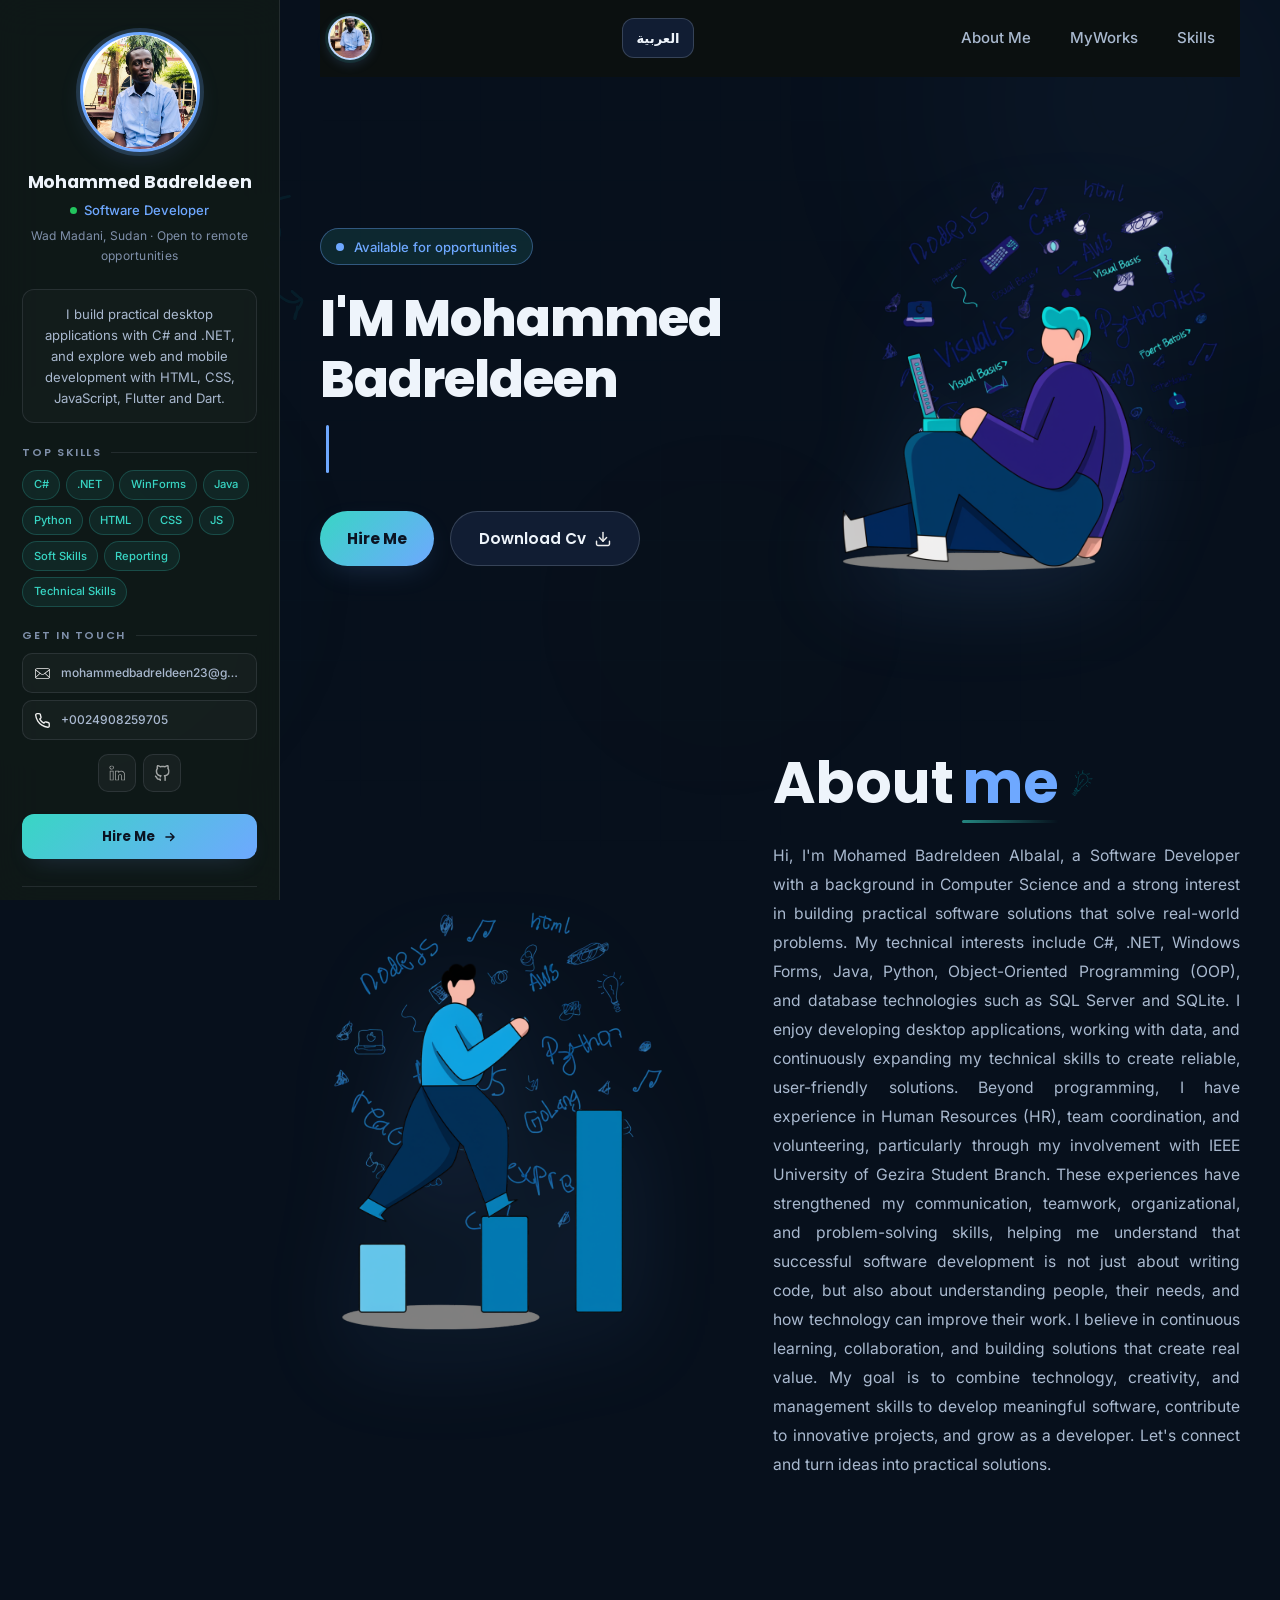
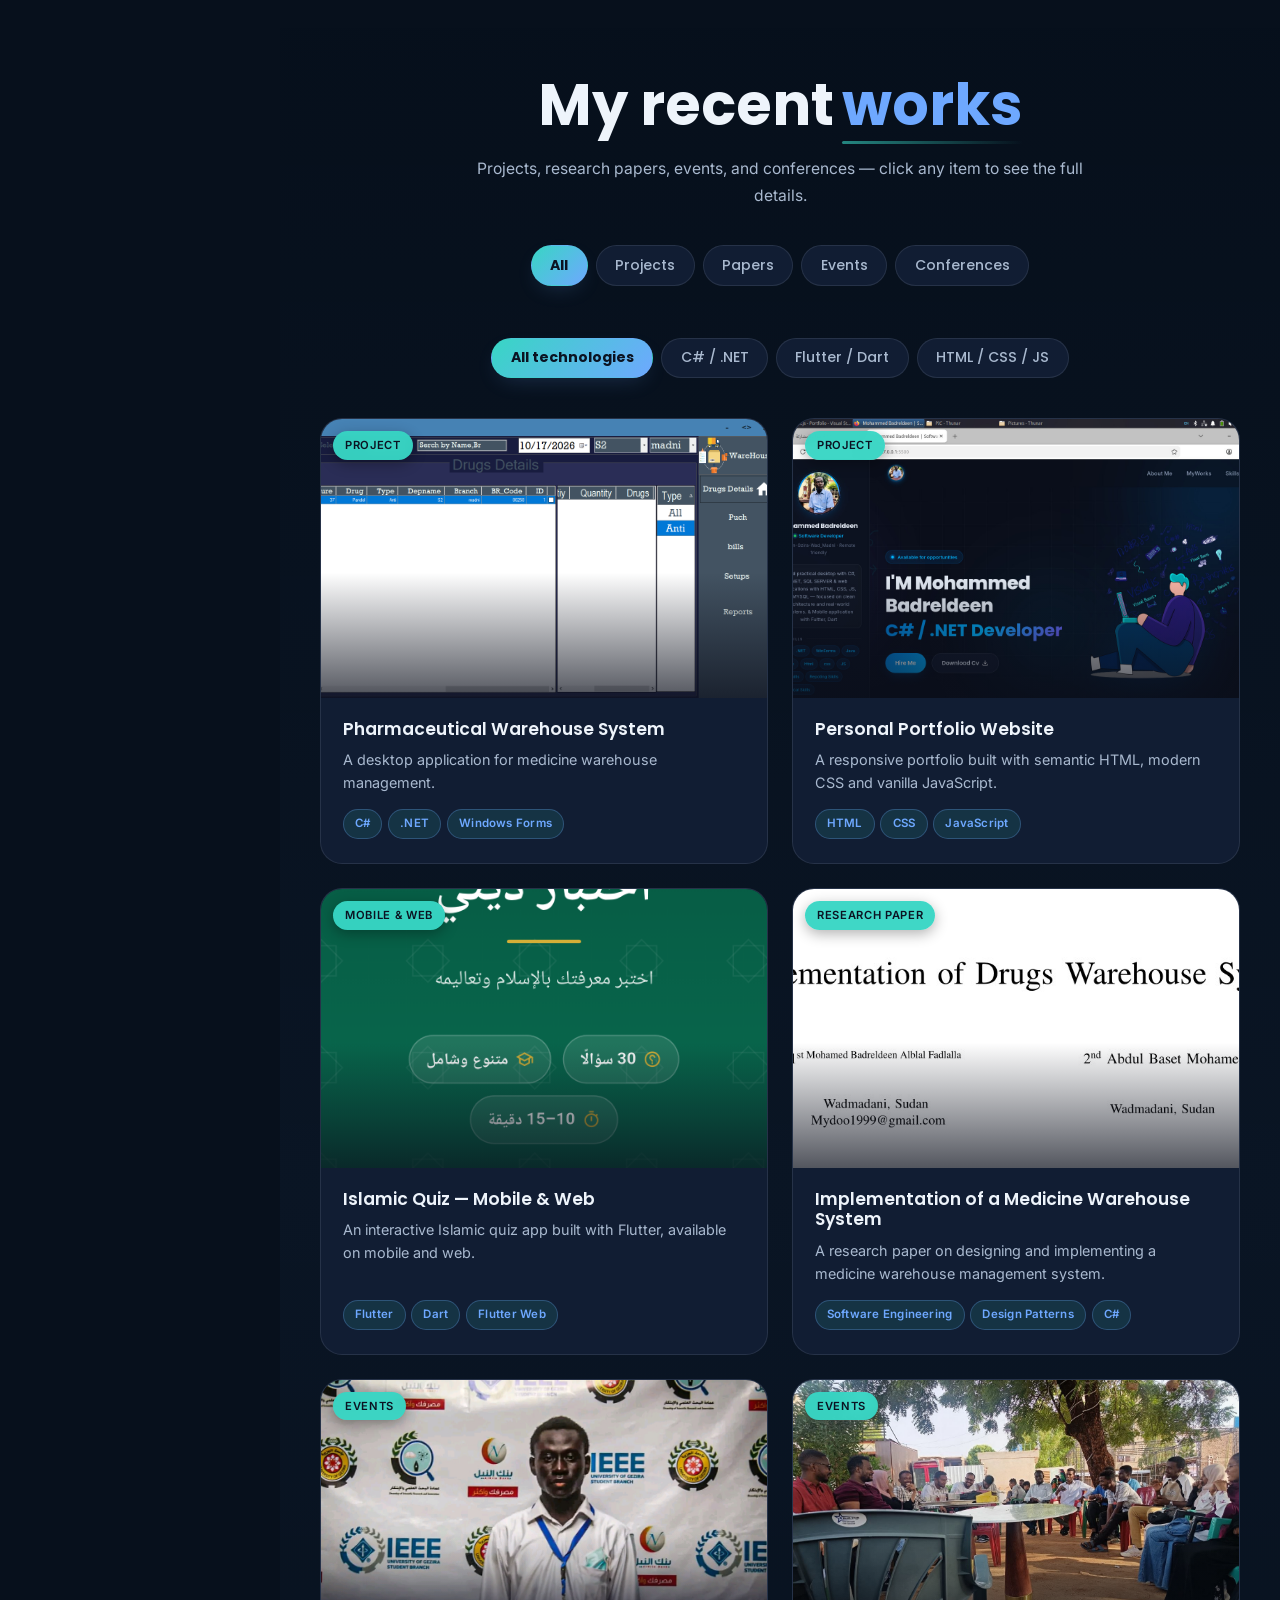
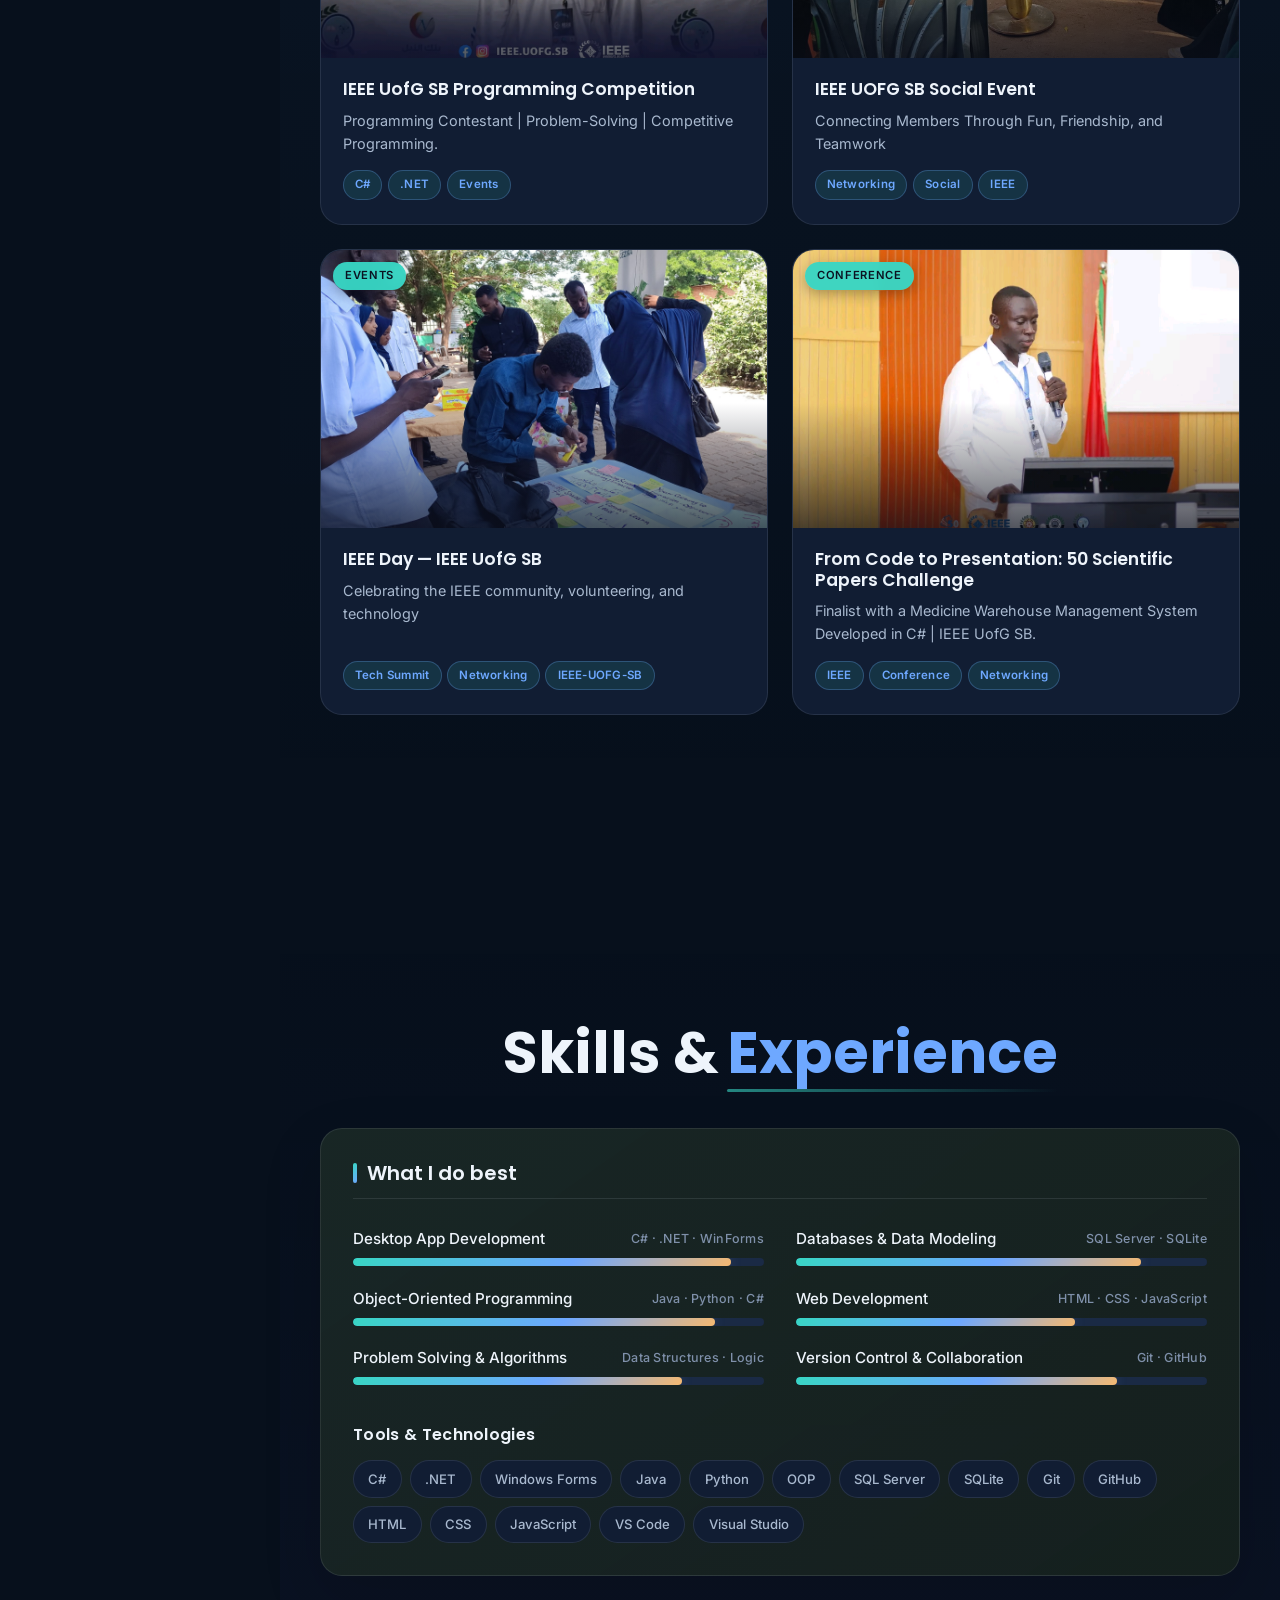
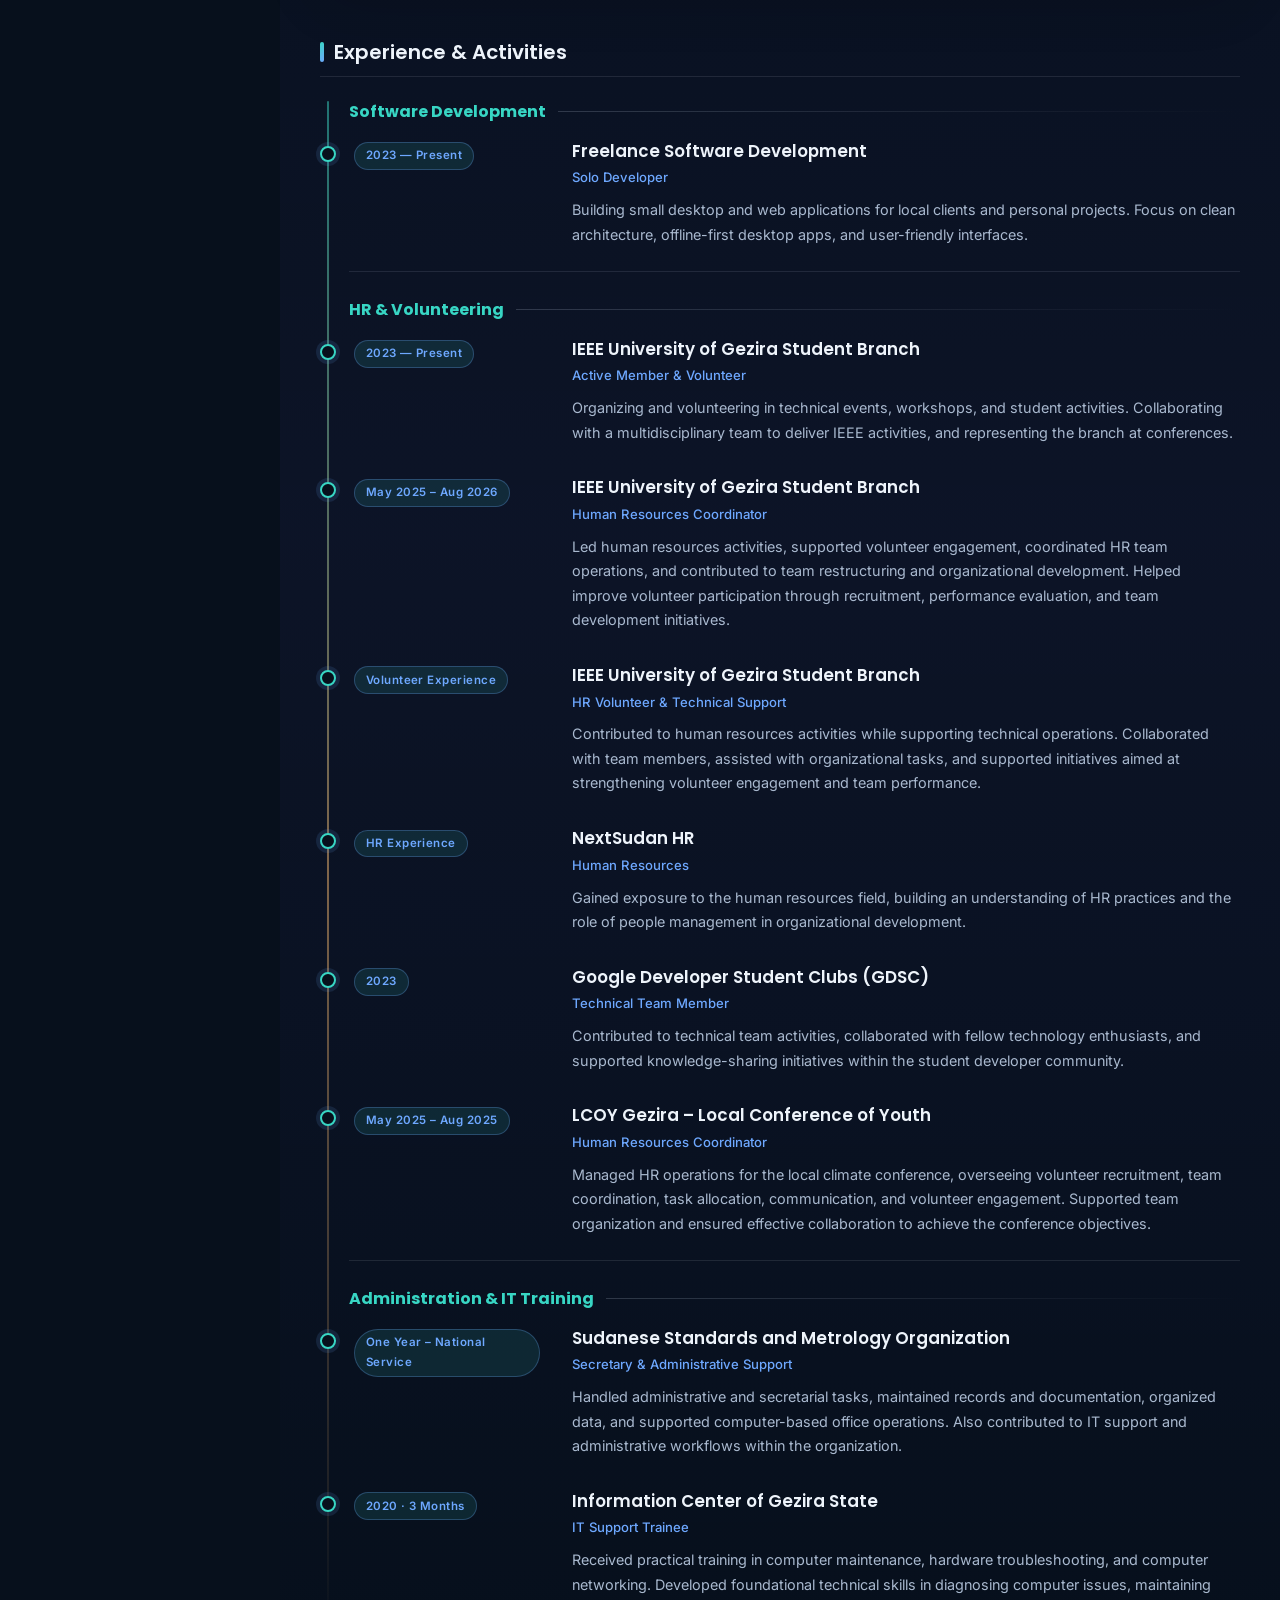
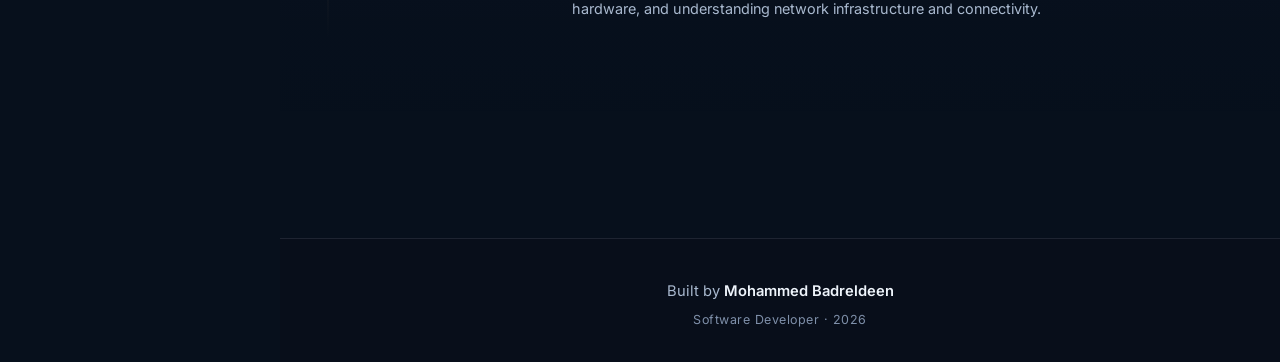
==== commit 53820264: "inhans in show view" ====
--- a/details.html
+++ b/details.html
@@ -7,7 +7,9 @@
     <title>Details | Mohammed Badreldeen</title>
 
     <meta name="description" content="Details of a project, paper, seminar or conference by Mohammed Badreldeen.">
-    <meta name="theme-color" content="#0c1110">
+    <meta name="author" content="Mohammed Badreldeen">
+    <meta name="robots" content="index, follow">
+    <meta name="theme-color" content="#07101c">
 
     <link rel="icon" href="assets/imgs/profile.png" type="image/png">
 
@@ -19,6 +21,7 @@
 </head>
 
 <body>
+<a class="skipLink" href="#detailPage">Skip to content</a>
 
     <!-- ========== SIDEBAR (fixed) ========== -->
     <aside class="sidebar" id="sidebar" aria-label="Profile sidebar">
@@ -139,13 +142,25 @@
                 <div class="detailMeta" id="detailMeta"></div>
             </div>
 
-            <div class="detailHero">
+            <div class="detailHero" id="detailHero">
                 <img id="detailImage" src="" alt="">
-            </div>
-
-            <!-- Extra screenshots appear only when images[] contains extra paths. -->
-            <section class="detailGallery" id="detailGallery" aria-label="Additional project images" hidden>
-                <h2 class="detailSectionTitle">More images</h2>
+                <p class="detailFallback" id="detailFallback" hidden></p>
+
+                <button class="viewerNav viewerPrev" id="viewerPrev" type="button" hidden>
+                    <svg viewBox="0 0 24 24" fill="none" stroke="currentColor" stroke-width="2.2" stroke-linecap="round" stroke-linejoin="round" aria-hidden="true"><path d="M15 18l-6-6 6-6" /></svg>
+                </button>
+                <button class="viewerNav viewerNext" id="viewerNext" type="button" hidden>
+                    <svg viewBox="0 0 24 24" fill="none" stroke="currentColor" stroke-width="2.2" stroke-linecap="round" stroke-linejoin="round" aria-hidden="true"><path d="M9 6l6 6-6 6" /></svg>
+                </button>
+                <button class="viewerExpand" id="viewerExpand" type="button">
+                    <svg viewBox="0 0 24 24" fill="none" stroke="currentColor" stroke-width="2.2" stroke-linecap="round" stroke-linejoin="round" aria-hidden="true"><path d="M4 9V4h5M20 9V4h-5M4 15v5h5M20 15v5h-5" /></svg>
+                </button>
+                <span class="viewerCounter" id="viewerCounter" hidden></span>
+            </div>
+
+            <!-- Thumbnails: one button per image. Filled by script.js; hidden for single-image works. -->
+            <section class="detailGallery" id="detailGallery" aria-label="Project images" hidden>
+                <h2 class="detailSectionTitle">Project images</h2>
                 <div class="detailGalleryGrid" id="detailGalleryGrid"></div>
             </section>
 
@@ -192,6 +207,25 @@
         </div>
     </main>
 
+    <!-- LIGHTBOX (full-size image viewer) -->
+    <div class="lightbox" id="lightbox" role="dialog" aria-modal="true" aria-label="Project image viewer" hidden>
+        <button class="lightboxClose" id="lightboxClose" type="button">
+            <svg viewBox="0 0 24 24" fill="none" stroke="currentColor" stroke-width="2.2" stroke-linecap="round" aria-hidden="true"><path d="M6 6l12 12M18 6L6 18" /></svg>
+        </button>
+        <div class="lightboxStage" id="lightboxStage">
+            <button class="viewerNav lightboxPrev" id="lightboxPrev" type="button">
+                <svg viewBox="0 0 24 24" fill="none" stroke="currentColor" stroke-width="2.2" stroke-linecap="round" stroke-linejoin="round" aria-hidden="true"><path d="M15 18l-6-6 6-6" /></svg>
+            </button>
+            <figure class="lightboxFigure">
+                <img id="lightboxImage" src="" alt="">
+                <figcaption id="lightboxCaption"></figcaption>
+            </figure>
+            <button class="viewerNav lightboxNext" id="lightboxNext" type="button">
+                <svg viewBox="0 0 24 24" fill="none" stroke="currentColor" stroke-width="2.2" stroke-linecap="round" stroke-linejoin="round" aria-hidden="true"><path d="M9 6l6 6-6 6" /></svg>
+            </button>
+        </div>
+    </div>
+
     <!-- FOOTER -->
     <footer>
         <div class="footerInner">
@@ -212,4 +246,4 @@
     <script src="script.js"></script>
 </body>
 
-</html>+</html>
--- a/style.css
+++ b/style.css
@@ -3,23 +3,23 @@
 ========================================================= */
 
 :root {
-    --bg: #0c1110;
-    --bg-soft: #111a17;
-    --surface: #17221e;
-    --surface-2: #202f29;
-    --surface-3: #2a4037;
-    --border: rgba(224, 255, 239, 0.10);
-    --border-strong: rgba(224, 255, 239, 0.18);
-    --text: #eef8f1;
-    --text-muted: #a7bbb0;
-    --text-dim: #7c9689;
-    --accent: #c5f36b;
-    --accent-2: #74e0bd;
-    --accent-3: #c8a4ff;
-    --accent-soft: rgba(197, 243, 107, 0.12);
-    --accent-glow: rgba(116, 224, 189, 0.22);
-    --gradient: linear-gradient(135deg, #c5f36b, #74e0bd);
-    --gradient-rich: linear-gradient(135deg, #c5f36b 0%, #74e0bd 58%, #c8a4ff 100%);
+    --bg: #07101c;
+    --bg-soft: #0b1526;
+    --surface: #111d33;
+    --surface-2: #1a2a45;
+    --surface-3: #243a5e;
+    --border: rgba(220, 235, 255, 0.10);
+    --border-strong: rgba(220, 235, 255, 0.18);
+    --text: #eef4fb;
+    --text-muted: #a9b9cf;
+    --text-dim: #7f90aa;
+    --accent: #38d6c4;
+    --accent-2: #6ea8ff;
+    --accent-3: #f5b971;
+    --accent-soft: rgba(56, 214, 196, 0.12);
+    --accent-glow: rgba(110, 168, 255, 0.22);
+    --gradient: linear-gradient(135deg, #38d6c4, #6ea8ff);
+    --gradient-rich: linear-gradient(135deg, #38d6c4 0%, #6ea8ff 58%, #f5b971 100%);
     --radius: 16px;
     --radius-lg: 22px;
     --radius-sm: 10px;
@@ -95,7 +95,7 @@
 
 ::selection {
     background: var(--accent);
-    color: #10180f;
+    color: #0b1322;
 }
 
 
@@ -111,7 +111,7 @@
 }
 
 ::-webkit-scrollbar-thumb {
-    background: #22304a;
+    background: #22314d;
     border-radius: 10px;
     border: 2px solid var(--bg);
 }
@@ -143,7 +143,7 @@
 .glow-1 {
     width: 560px;
     height: 560px;
-    background: radial-gradient(circle, rgba(116, 224, 189, .28), transparent 70%);
+    background: radial-gradient(circle, rgba(110, 168, 255, .28), transparent 70%);
     top: -180px;
     right: -140px;
     animation: float 16s ease-in-out infinite;
@@ -152,7 +152,7 @@
 .glow-2 {
     width: 500px;
     height: 500px;
-    background: radial-gradient(circle, rgba(197, 243, 107, .20), transparent 70%);
+    background: radial-gradient(circle, rgba(56, 214, 196, .20), transparent 70%);
     bottom: 8%;
     left: -180px;
     animation: float 20s ease-in-out infinite reverse;
@@ -162,7 +162,7 @@
 .glow-3 {
     width: 420px;
     height: 420px;
-    background: radial-gradient(circle, rgba(200, 164, 255, .16), transparent 70%);
+    background: radial-gradient(circle, rgba(245, 185, 113, .16), transparent 70%);
     top: 45%;
     left: 40%;
     opacity: 0.15;
@@ -172,7 +172,7 @@
 .bg-grid {
     position: absolute;
     inset: 0;
-    background-image: linear-gradient(rgba(197, 243, 107, .035) 1px, transparent 1px), linear-gradient(90deg, rgba(116, 224, 189, .035) 1px, transparent 1px);
+    background-image: linear-gradient(rgba(56, 214, 196, .035) 1px, transparent 1px), linear-gradient(90deg, rgba(110, 168, 255, .035) 1px, transparent 1px);
     background-size: 60px 60px;
     mask-image: radial-gradient(ellipse at center, black 40%, transparent 85%);
     -webkit-mask-image: radial-gradient(ellipse at center, black 40%, transparent 85%);
@@ -244,7 +244,7 @@
     overscroll-behavior: contain;
     -webkit-overflow-scrolling: touch;
     scrollbar-width: thin;
-    scrollbar-color: #22304a transparent;
+    scrollbar-color: #22314d transparent;
     animation: slideInLeft 0.7s var(--ease) both;
 }
 
@@ -268,7 +268,7 @@
 }
 
 .sidebar::-webkit-scrollbar-thumb {
-    background: #22304a;
+    background: #22314d;
     border-radius: 6px;
 }
 
@@ -295,7 +295,7 @@
 }
 
 
-/* Fixed Avatar Styling */
+/* Fixed Avatar Styling to prevent black box */
 
 .sidebarAvatar {
     position: relative;
@@ -307,7 +307,7 @@
     margin-bottom: 0.9rem;
     transition: transform 0.4s var(--ease), box-shadow 0.4s ease;
     border: 3px solid var(--accent-2);
-    box-shadow: 0 0 0 4px rgba(116, 224, 189, 0.2), 0 10px 30px -10px var(--accent-glow);
+    box-shadow: 0 0 0 4px rgba(110, 168, 255, 0.2), 0 10px 30px -10px var(--accent-glow);
     background: #ffffff;
     /* White background ensures SVG logo is visible */
     overflow: hidden;
@@ -413,8 +413,8 @@
 .sidebarTags li {
     padding: 0.28rem 0.65rem;
     border-radius: 100px;
-    background: rgba(197, 243, 107, 0.08);
-    border: 1px solid rgba(197, 243, 107, 0.22);
+    background: rgba(56, 214, 196, 0.08);
+    border: 1px solid rgba(56, 214, 196, 0.22);
     color: var(--accent);
     font-size: 0.7rem;
     font-weight: 500;
@@ -423,7 +423,7 @@
 }
 
 .sidebarTags li:hover {
-    background: rgba(197, 243, 107, 0.15);
+    background: rgba(56, 214, 196, 0.15);
     transform: translateY(-2px);
 }
 
@@ -523,7 +523,7 @@
     padding: 0.7rem 1rem;
     border-radius: 12px;
     background: var(--gradient);
-    color: #10180f;
+    color: #0b1322;
     font-family: var(--font-head);
     font-size: 0.82rem;
     font-weight: 700;
@@ -633,14 +633,15 @@
     border-radius: 50%;
     object-fit: cover;
     object-position: center;
-    border: 2px solid rgba(116, 224, 189, 0.45);
-    box-shadow: 0 0 0 3px rgba(197, 243, 107, 0.10), 0 4px 12px rgba(116, 224, 189, 0.18);
+    border: 2px solid rgba(110, 168, 255, 0.45);
+    box-shadow: 0 0 0 3px rgba(56, 214, 196, 0.10), 0 4px 12px rgba(110, 168, 255, 0.18);
     transition: transform 0.3s var(--ease), box-shadow 0.3s ease;
+    background: #fff;
 }
 
 .logo:hover .img1 {
     transform: scale(1.08);
-    box-shadow: 0 0 0 3px rgba(197, 243, 107, 0.20), 0 6px 18px rgba(116, 224, 189, 0.30);
+    box-shadow: 0 0 0 3px rgba(56, 214, 196, 0.20), 0 6px 18px rgba(110, 168, 255, 0.30);
 }
 
 .navigation ul {
@@ -784,7 +785,7 @@
     padding: 0.4rem 0.95rem;
     border-radius: 100px;
     background: var(--accent-soft);
-    border: 1px solid rgba(116, 224, 189, 0.38);
+    border: 1px solid rgba(110, 168, 255, 0.38);
     color: var(--accent-2);
     font-size: 0.82rem;
     font-weight: 500;
@@ -866,7 +867,7 @@
     justify-content: center;
     gap: 0.5rem;
     background: var(--gradient);
-    color: #10180f;
+    color: #0b1322;
     border-radius: 100px;
     padding: 0.85rem 1.7rem;
     font-family: var(--font-head);
@@ -940,7 +941,7 @@
     width: 100%;
     max-width: 500px;
     justify-self: center;
-    filter: drop-shadow(0 22px 45px rgba(116, 224, 189, 0.13));
+    filter: drop-shadow(0 22px 45px rgba(110, 168, 255, 0.13));
     animation: floatY 6s ease-in-out infinite;
 }
 
@@ -985,7 +986,7 @@
     max-width: 380px;
     justify-self: center;
     animation: floatY 7s ease-in-out infinite;
-    filter: drop-shadow(0 22px 45px rgba(116, 224, 189, 0.13));
+    filter: drop-shadow(0 22px 45px rgba(110, 168, 255, 0.13));
 }
 
 .textContainer {
@@ -1045,7 +1046,7 @@
 .works {
     padding: 7rem 0;
     margin: 5rem 0;
-    background: linear-gradient(180deg, transparent, rgba(116, 224, 189, 0.035), transparent);
+    background: linear-gradient(180deg, transparent, rgba(110, 168, 255, 0.035), transparent);
     position: relative;
 }
 
@@ -1100,15 +1101,15 @@
 }
 
 .filter-btn:hover {
-    color: #10180f;
-    border-color: rgba(116, 224, 189, 0.55);
+    color: #0b1322;
+    border-color: rgba(110, 168, 255, 0.55);
     transform: translateY(-2px);
 }
 
 .filter-btn.active {
     background: var(--gradient);
     border-color: transparent;
-    color: #10180f;
+    color: #0b1322;
     font-weight: 700;
     box-shadow: 0 8px 22px -8px var(--accent-glow);
 }
@@ -1140,8 +1141,8 @@
 
 .workItem:hover {
     transform: translateY(-8px);
-    border-color: rgba(116, 224, 189, 0.48);
-    box-shadow: 0 24px 50px -20px rgba(116, 224, 189, 0.22);
+    border-color: rgba(110, 168, 255, 0.48);
+    box-shadow: 0 24px 50px -20px rgba(110, 168, 255, 0.22);
 }
 
 .workItem>a {
@@ -1183,8 +1184,8 @@
     z-index: 2;
     padding: 0.3rem 0.75rem;
     border-radius: 100px;
-    background: rgba(197, 243, 107, 0.96);
-    color: #10180f;
+    background: rgba(56, 214, 196, 0.96);
+    color: #0b1322;
     font-size: 0.7rem;
     font-weight: 600;
     letter-spacing: 0.06em;
@@ -1231,7 +1232,7 @@
     padding: 0.25rem 0.7rem;
     border-radius: 100px;
     background: var(--accent-soft);
-    border: 1px solid rgba(116, 224, 189, .28);
+    border: 1px solid rgba(110, 168, 255, .28);
     color: var(--accent-2);
     font-size: 0.72rem;
     font-weight: 600;
@@ -1467,13 +1468,13 @@
     border-radius: 50%;
     background: var(--bg);
     border: 2px solid var(--accent);
-    box-shadow: 0 0 0 4px rgba(116, 224, 189, .12);
+    box-shadow: 0 0 0 4px rgba(110, 168, 255, .12);
     transition: transform 0.3s var(--ease), box-shadow 0.3s ease;
 }
 
 .timelineItem:hover .timelineDot {
     transform: scale(1.2);
-    box-shadow: 0 0 0 6px rgba(197, 243, 107, .18), 0 0 20px var(--accent-glow);
+    box-shadow: 0 0 0 6px rgba(56, 214, 196, .18), 0 0 20px var(--accent-glow);
 }
 
 .timelineContent {
@@ -1496,7 +1497,7 @@
     padding: 0.2rem 0.7rem;
     border-radius: 100px;
     background: var(--accent-soft);
-    border: 1px solid rgba(116, 224, 189, .28);
+    border: 1px solid rgba(110, 168, 255, .28);
     color: var(--accent-2);
     font-size: 0.72rem;
     font-weight: 600;
@@ -1584,7 +1585,7 @@
     place-items: center;
     border-radius: 50%;
     background: var(--gradient);
-    color: #10180f;
+    color: #0b1322;
     box-shadow: 0 12px 30px -10px var(--accent-glow);
     opacity: 0;
     visibility: hidden;
@@ -1681,7 +1682,7 @@
     padding: 0.4rem 0.95rem;
     border-radius: 100px;
     background: var(--accent-soft);
-    border: 1px solid rgba(116, 224, 189, .28);
+    border: 1px solid rgba(110, 168, 255, .28);
     color: var(--accent-2);
     font-size: 0.75rem;
     font-weight: 600;
@@ -1756,7 +1757,7 @@
 }
 
 .detailGallery {
-    margin: -1.25rem 0 3rem;
+    margin: 0 0 3rem;
     animation: fadeUp .55s var(--ease) both;
 }
 
@@ -1961,8 +1962,8 @@
 
 .relatedCard:hover {
     transform: translateY(-4px);
-    border-color: rgba(116, 224, 189, .5);
-    box-shadow: 0 16px 35px -15px rgba(116, 224, 189, .24);
+    border-color: rgba(110, 168, 255, .5);
+    box-shadow: 0 16px 35px -15px rgba(110, 168, 255, .24);
 }
 
 .relatedCard img {
@@ -2523,4 +2524,290 @@
         transition-duration: 0.01ms !important;
         scroll-behavior: auto !important;
     }
-}+}
+
+
+/* =========================================================
+   ACCESSIBILITY + TECHNOLOGY FILTER (additions)
+========================================================= */
+:focus-visible {
+    outline: 2px solid var(--accent);
+    outline-offset: 3px;
+}
+
+.skipLink {
+    position: fixed;
+    top: 0.5rem;
+    left: 0.5rem;
+    z-index: 1000;
+    padding: 0.6rem 1rem;
+    background: var(--accent);
+    color: #07101c;
+    font-weight: 600;
+    border-radius: var(--radius-sm);
+    transform: translateY(-200%);
+    transition: transform 0.2s var(--ease);
+}
+
+.skipLink:focus {
+    transform: translateY(0);
+}
+
+.techFilter {
+    margin-top: 0.75rem;
+}
+
+.techFilter[hidden] {
+    display: none;
+}
+
+
+/* =========================================================
+   DETAIL IMAGE VIEWER — main stage, thumbnails, lightbox
+   Placed last so it overrides the earlier gallery rules.
+========================================================= */
+[hidden] {
+    display: none !important;
+}
+
+.detailHero {
+    aspect-ratio: auto;
+    height: clamp(260px, 46vw, 540px);
+    margin-bottom: 1.25rem;
+    background: #09100d;
+    touch-action: pan-y;
+}
+
+.detailHero img {
+    width: 100%;
+    height: 100%;
+    padding: clamp(0.6rem, 1.6vw, 1.25rem);
+    box-sizing: border-box;
+    object-fit: contain;
+}
+
+.detailFallback {
+    position: absolute;
+    inset: 0;
+    display: grid;
+    place-items: center;
+    margin: 0;
+    padding: 2rem;
+    color: var(--text-muted);
+    font-size: 0.95rem;
+    text-align: center;
+}
+
+.viewerNav,
+.viewerExpand,
+.lightboxClose {
+    position: absolute;
+    z-index: 2;
+    display: grid;
+    place-items: center;
+    width: 44px;
+    height: 44px;
+    border-radius: 50%;
+    border: 1px solid var(--border-strong);
+    background: rgba(12, 17, 16, 0.72);
+    color: var(--text);
+    cursor: pointer;
+    backdrop-filter: blur(6px);
+    transition: background 0.2s ease, color 0.2s ease, border-color 0.2s ease;
+}
+
+.viewerNav svg,
+.viewerExpand svg,
+.lightboxClose svg {
+    width: 20px;
+    height: 20px;
+}
+
+.viewerNav:hover,
+.viewerExpand:hover,
+.lightboxClose:hover {
+    background: var(--accent);
+    border-color: var(--accent);
+    color: #07101c;
+}
+
+.viewerPrev,
+.lightboxPrev {
+    left: 0.75rem;
+    top: 50%;
+    margin-top: -22px;
+}
+
+.viewerNext,
+.lightboxNext {
+    right: 0.75rem;
+    top: 50%;
+    margin-top: -22px;
+}
+
+.viewerExpand {
+    top: 0.75rem;
+    right: 0.75rem;
+}
+
+.viewerCounter {
+    position: absolute;
+    left: 0.75rem;
+    bottom: 0.75rem;
+    z-index: 2;
+    padding: 0.3rem 0.75rem;
+    border-radius: 999px;
+    background: rgba(12, 17, 16, 0.72);
+    border: 1px solid var(--border);
+    color: var(--text);
+    font-size: 0.8rem;
+    font-variant-numeric: tabular-nums;
+}
+
+/* Thumbnails: every image is shown, uncropped. */
+.detailGalleryGrid {
+    display: grid;
+    grid-template-columns: repeat(auto-fill, minmax(170px, 1fr));
+    gap: 0.9rem;
+}
+
+.detailGalleryItem .thumbFrame {
+    position: relative;
+    display: block;
+    aspect-ratio: 4 / 3;
+    padding: 0;
+    overflow: hidden;
+    border-radius: calc(var(--radius) - 5px);
+    background: var(--surface-2);
+}
+
+.detailGalleryItem .thumbFrame img {
+    display: block;
+    width: 100%;
+    height: 100%;
+    aspect-ratio: auto;
+    padding: 0.35rem;
+    box-sizing: border-box;
+    object-fit: contain;
+    background: transparent;
+}
+
+.detailGalleryItem .thumbMissing {
+    display: none;
+}
+
+.detailGalleryItem.unavailable .thumbMissing {
+    position: absolute;
+    inset: 0;
+    display: grid;
+    place-items: center;
+    color: var(--text-muted);
+    font-size: 0.8rem;
+}
+
+.detailGalleryItem.unavailable {
+    opacity: 0.7;
+}
+
+.detailGalleryItem[aria-pressed="true"] .thumbFrame {
+    outline: 2px solid var(--accent-2);
+    outline-offset: -2px;
+}
+
+.detailGalleryItem .thumbLabel {
+    display: block;
+    padding: 0.45rem 0.3rem 0.1rem;
+    color: var(--text-muted);
+    font-size: 0.78rem;
+    font-variant-numeric: tabular-nums;
+}
+
+/* Full-size lightbox */
+.lightbox {
+    position: fixed;
+    inset: 0;
+    z-index: 2000;
+    background: rgba(5, 8, 7, 0.94);
+}
+
+.lightboxStage {
+    position: absolute;
+    inset: 0;
+    display: flex;
+    align-items: center;
+    justify-content: center;
+    padding: 4.5rem 4.5rem 3rem;
+    box-sizing: border-box;
+}
+
+.lightboxFigure {
+    margin: 0;
+    display: flex;
+    flex-direction: column;
+    align-items: center;
+    gap: 0.75rem;
+    max-width: 100%;
+}
+
+.lightboxFigure img {
+    display: block;
+    max-width: 100%;
+    max-height: calc(100vh - 8rem);
+    object-fit: contain;
+    border-radius: var(--radius-sm);
+}
+
+.lightboxFigure figcaption {
+    color: var(--text-muted);
+    font-size: 0.85rem;
+    font-variant-numeric: tabular-nums;
+}
+
+.lightboxClose {
+    top: 1rem;
+    right: 1rem;
+}
+
+body.lightbox-open {
+    overflow: hidden;
+}
+
+@media (max-width: 768px) {
+    .detailHero {
+        height: clamp(220px, 72vw, 420px);
+    }
+
+    .detailHero img {
+        padding: 0.5rem;
+    }
+
+    .viewerNav,
+    .viewerExpand,
+    .lightboxClose {
+        width: 40px;
+        height: 40px;
+    }
+
+    /* On phones the thumbnails become a swipeable strip, not a tall list. */
+    .detailGalleryGrid {
+        grid-template-columns: none;
+        grid-auto-flow: column;
+        grid-auto-columns: minmax(150px, 44%);
+        overflow-x: auto;
+        scroll-snap-type: x mandatory;
+        -webkit-overflow-scrolling: touch;
+        padding-bottom: 0.5rem;
+    }
+
+    .detailGalleryItem {
+        scroll-snap-align: start;
+    }
+
+    .lightboxStage {
+        padding: 4rem 0.5rem 2.5rem;
+    }
+
+    .lightboxFigure img {
+        max-height: calc(100vh - 7rem);
+    }
+}
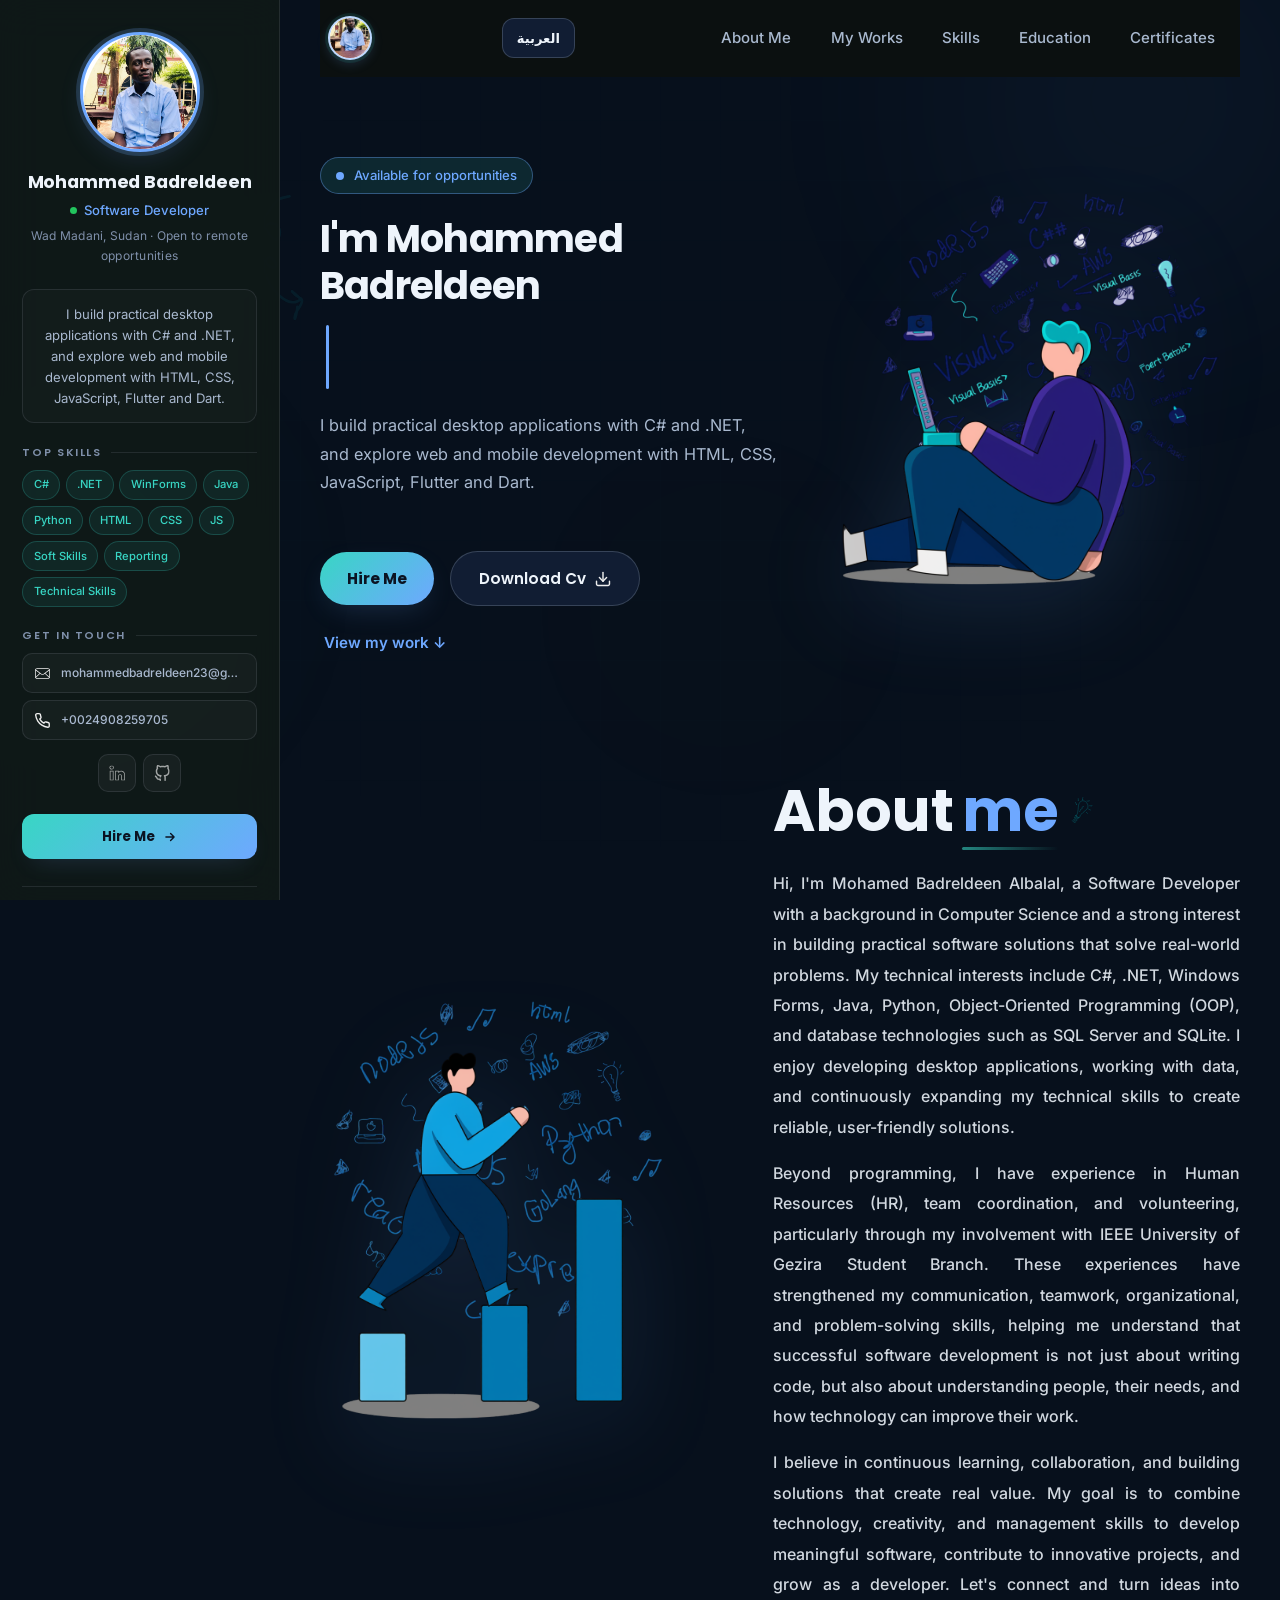
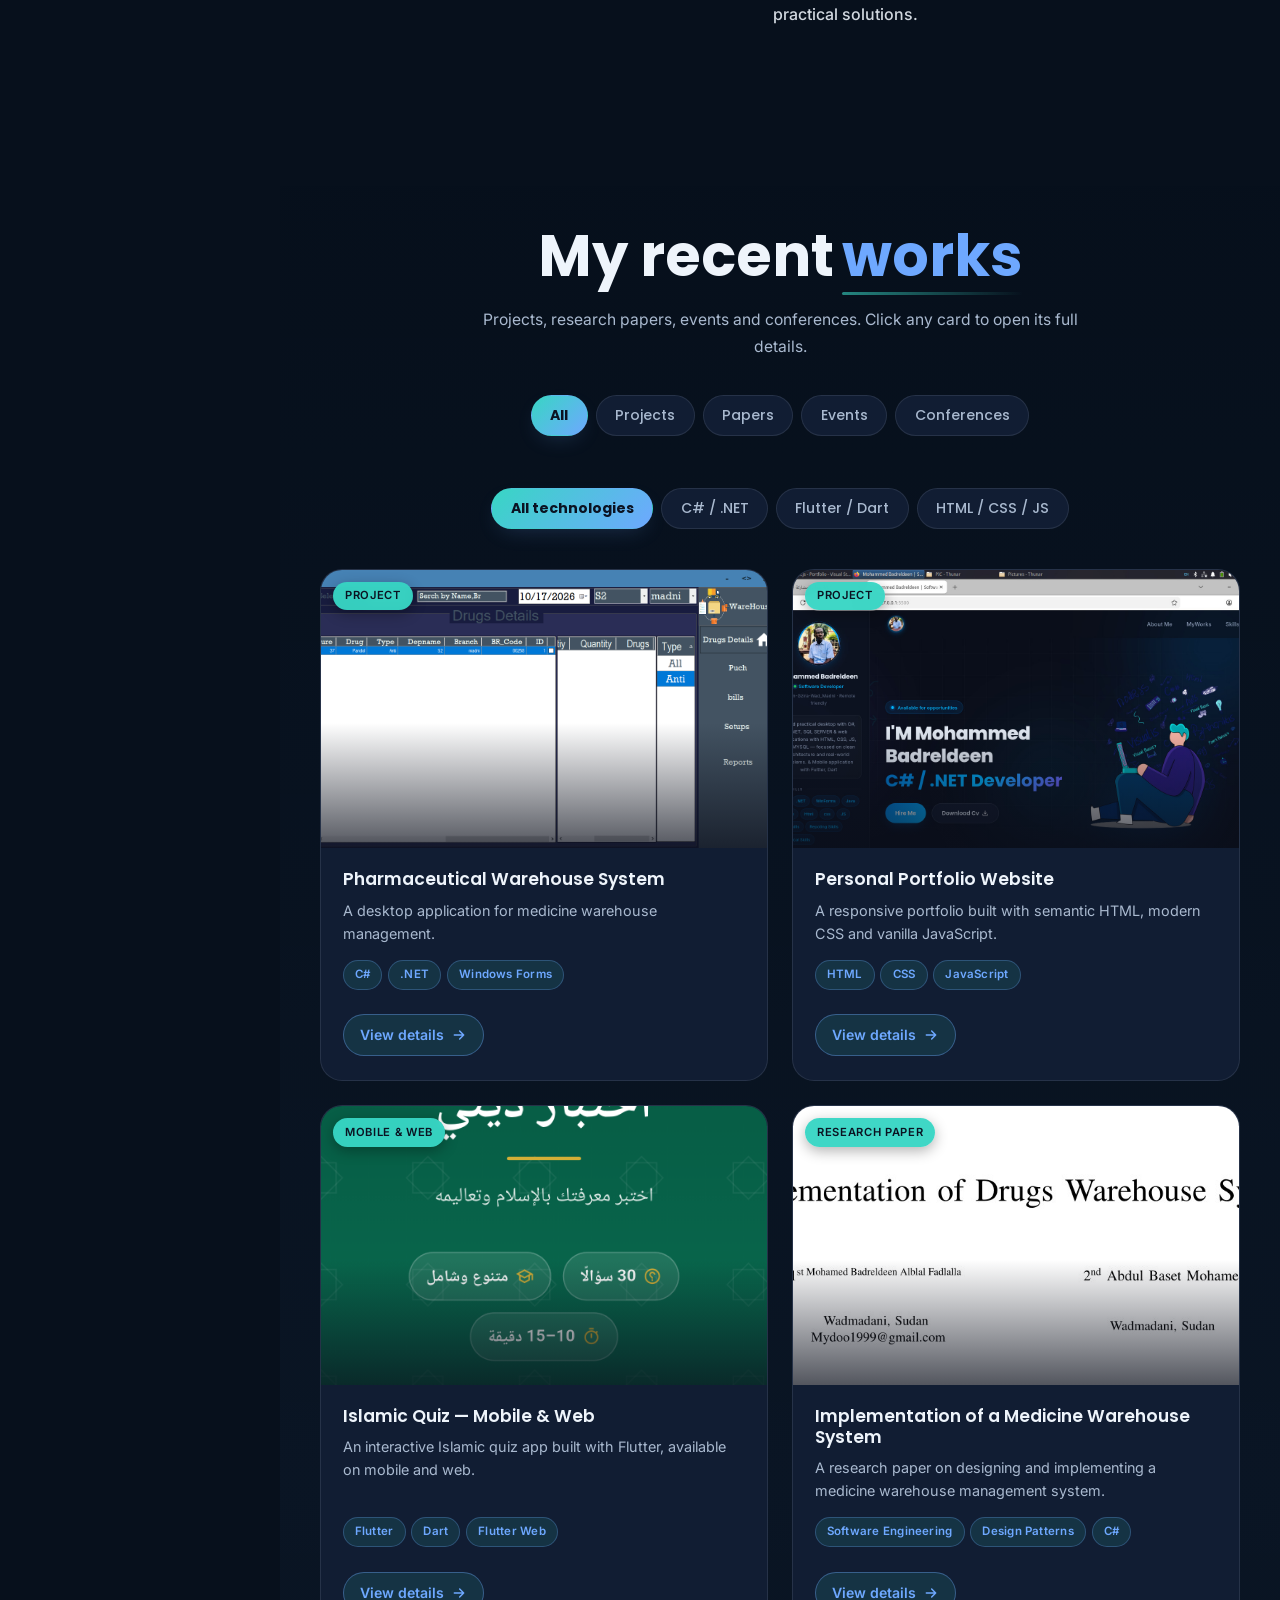
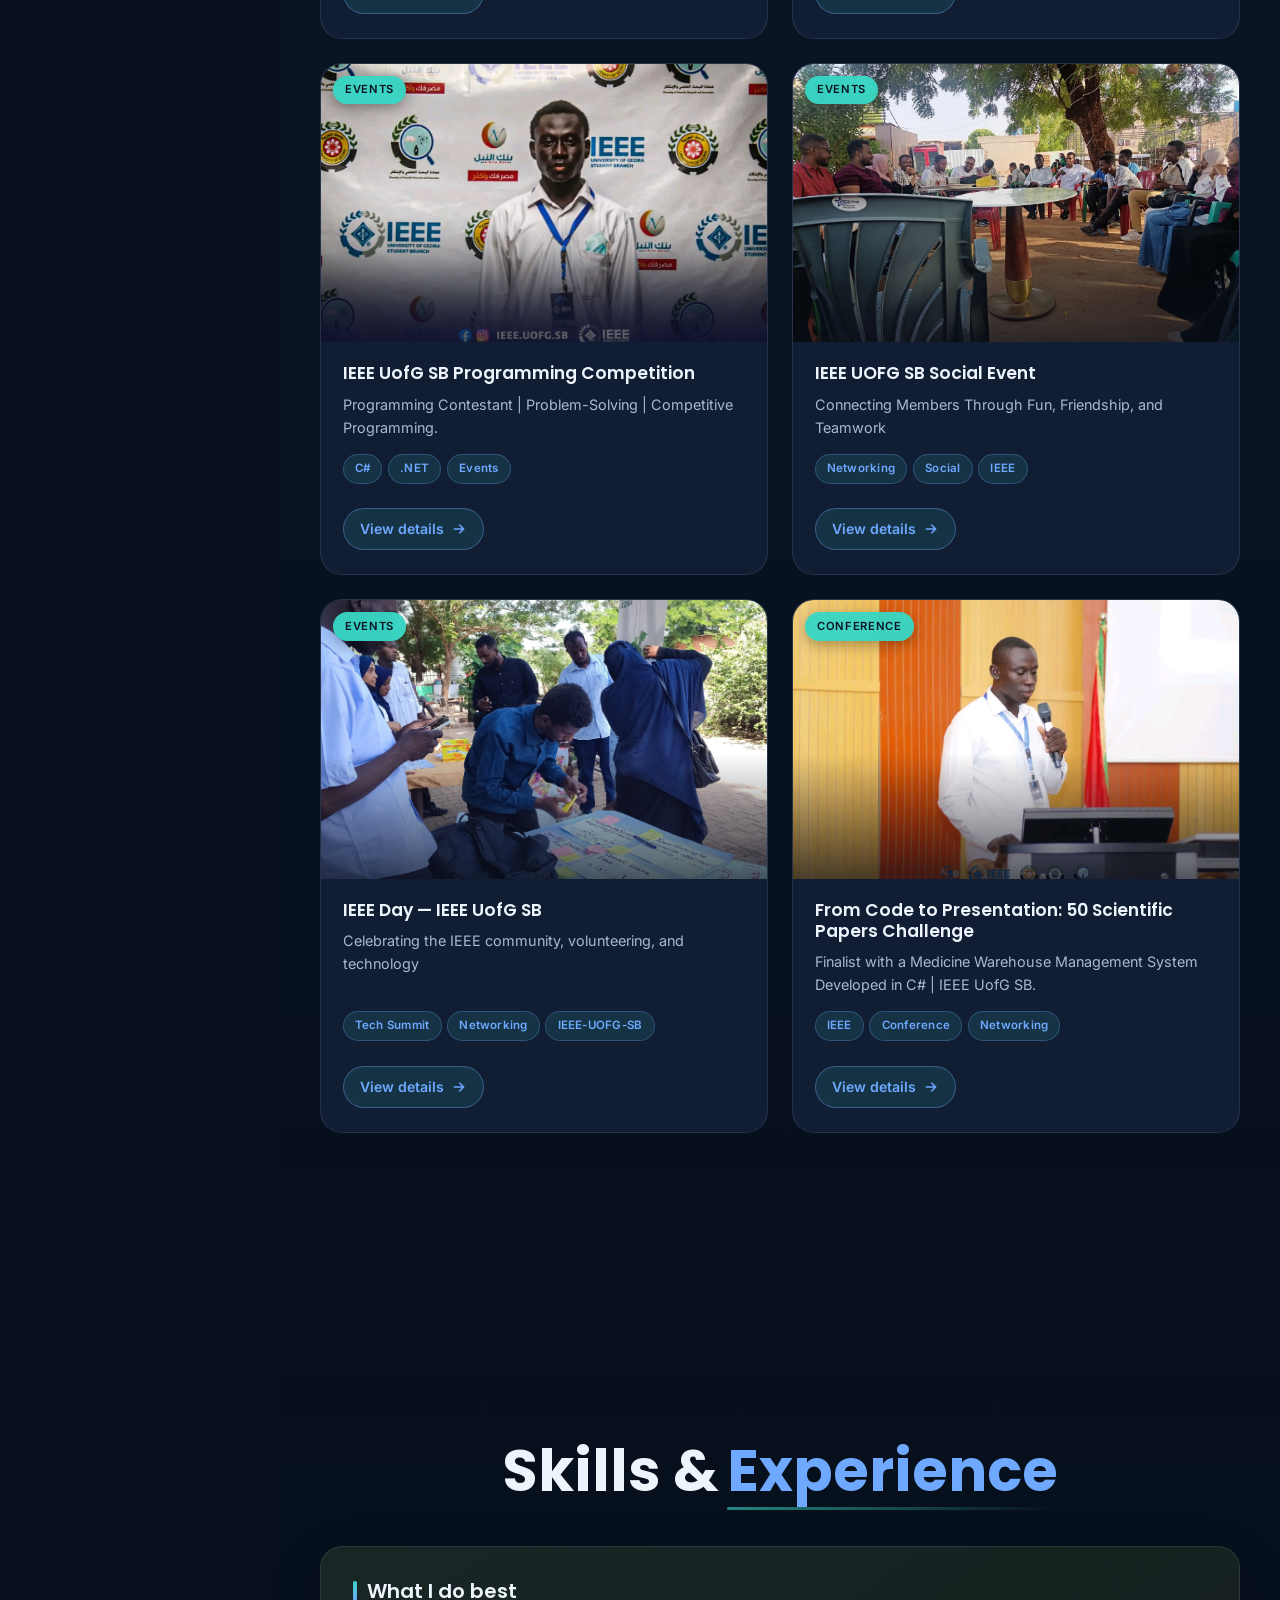
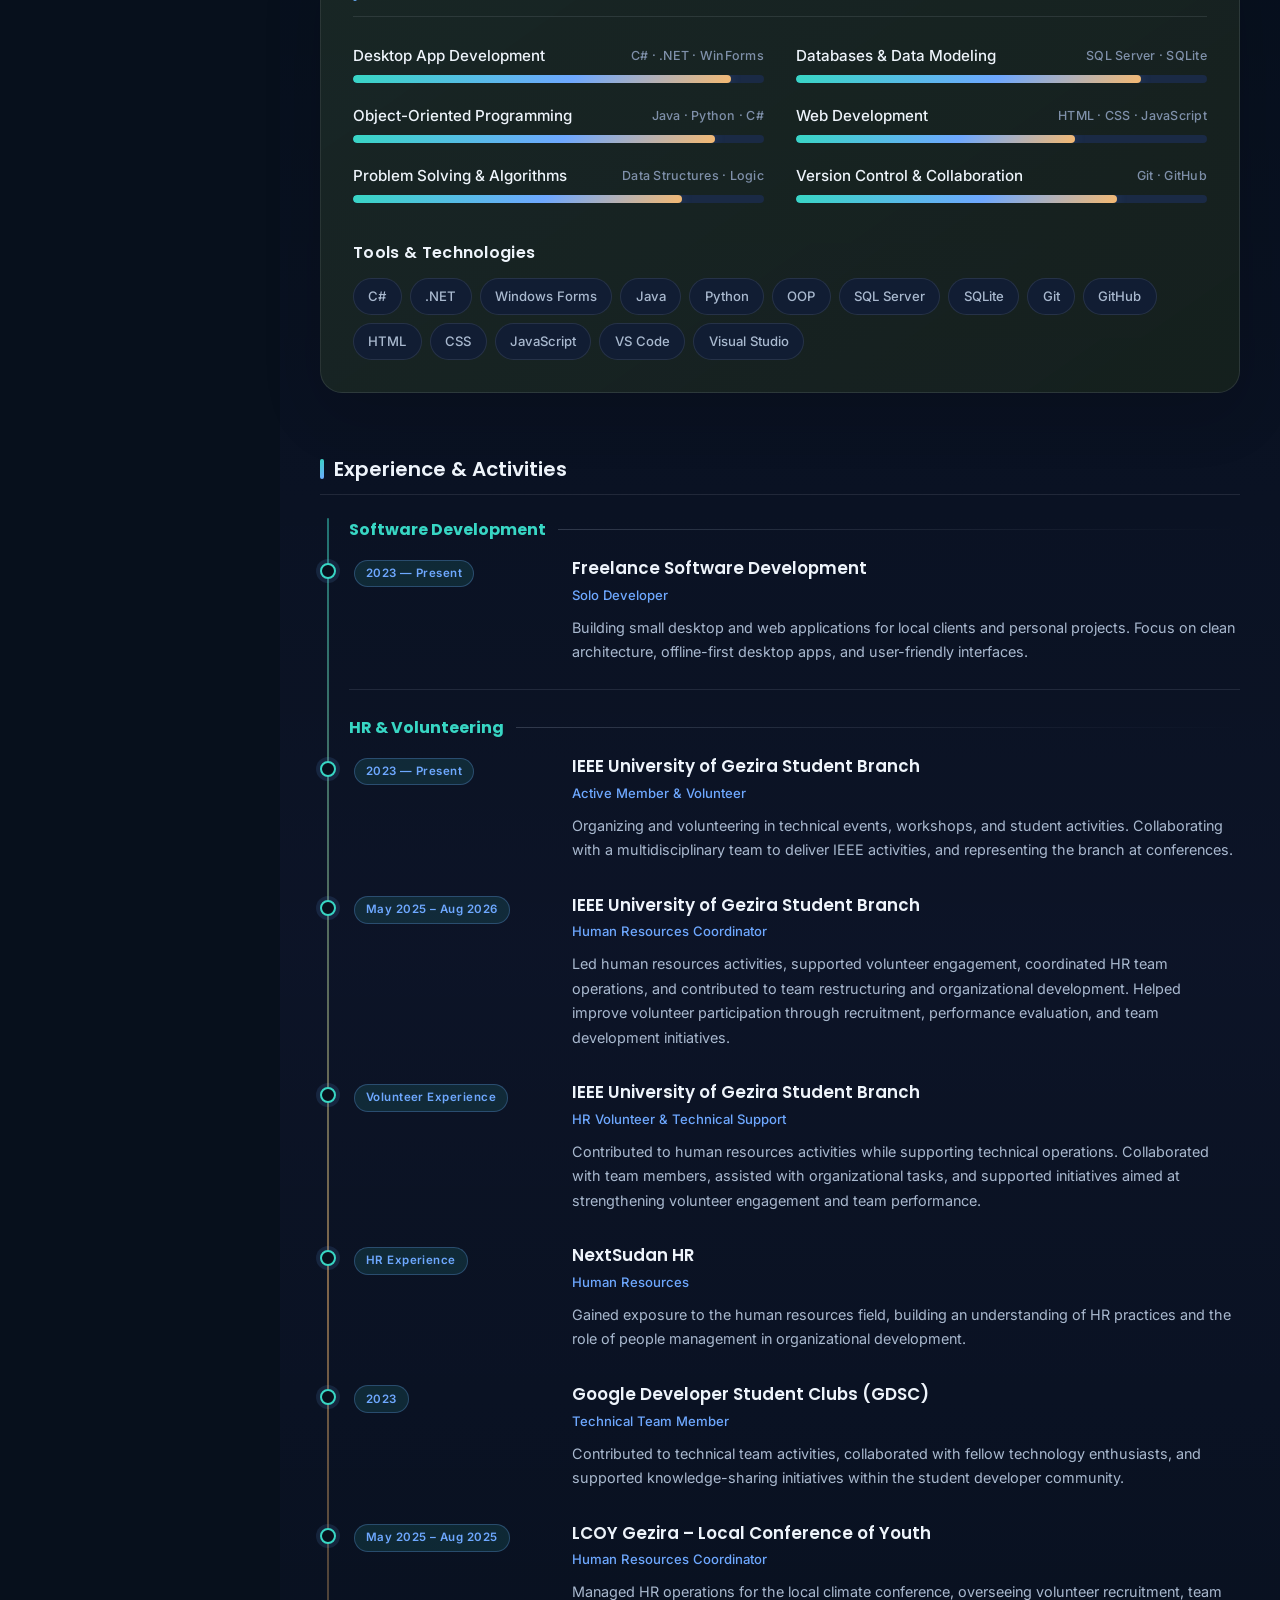
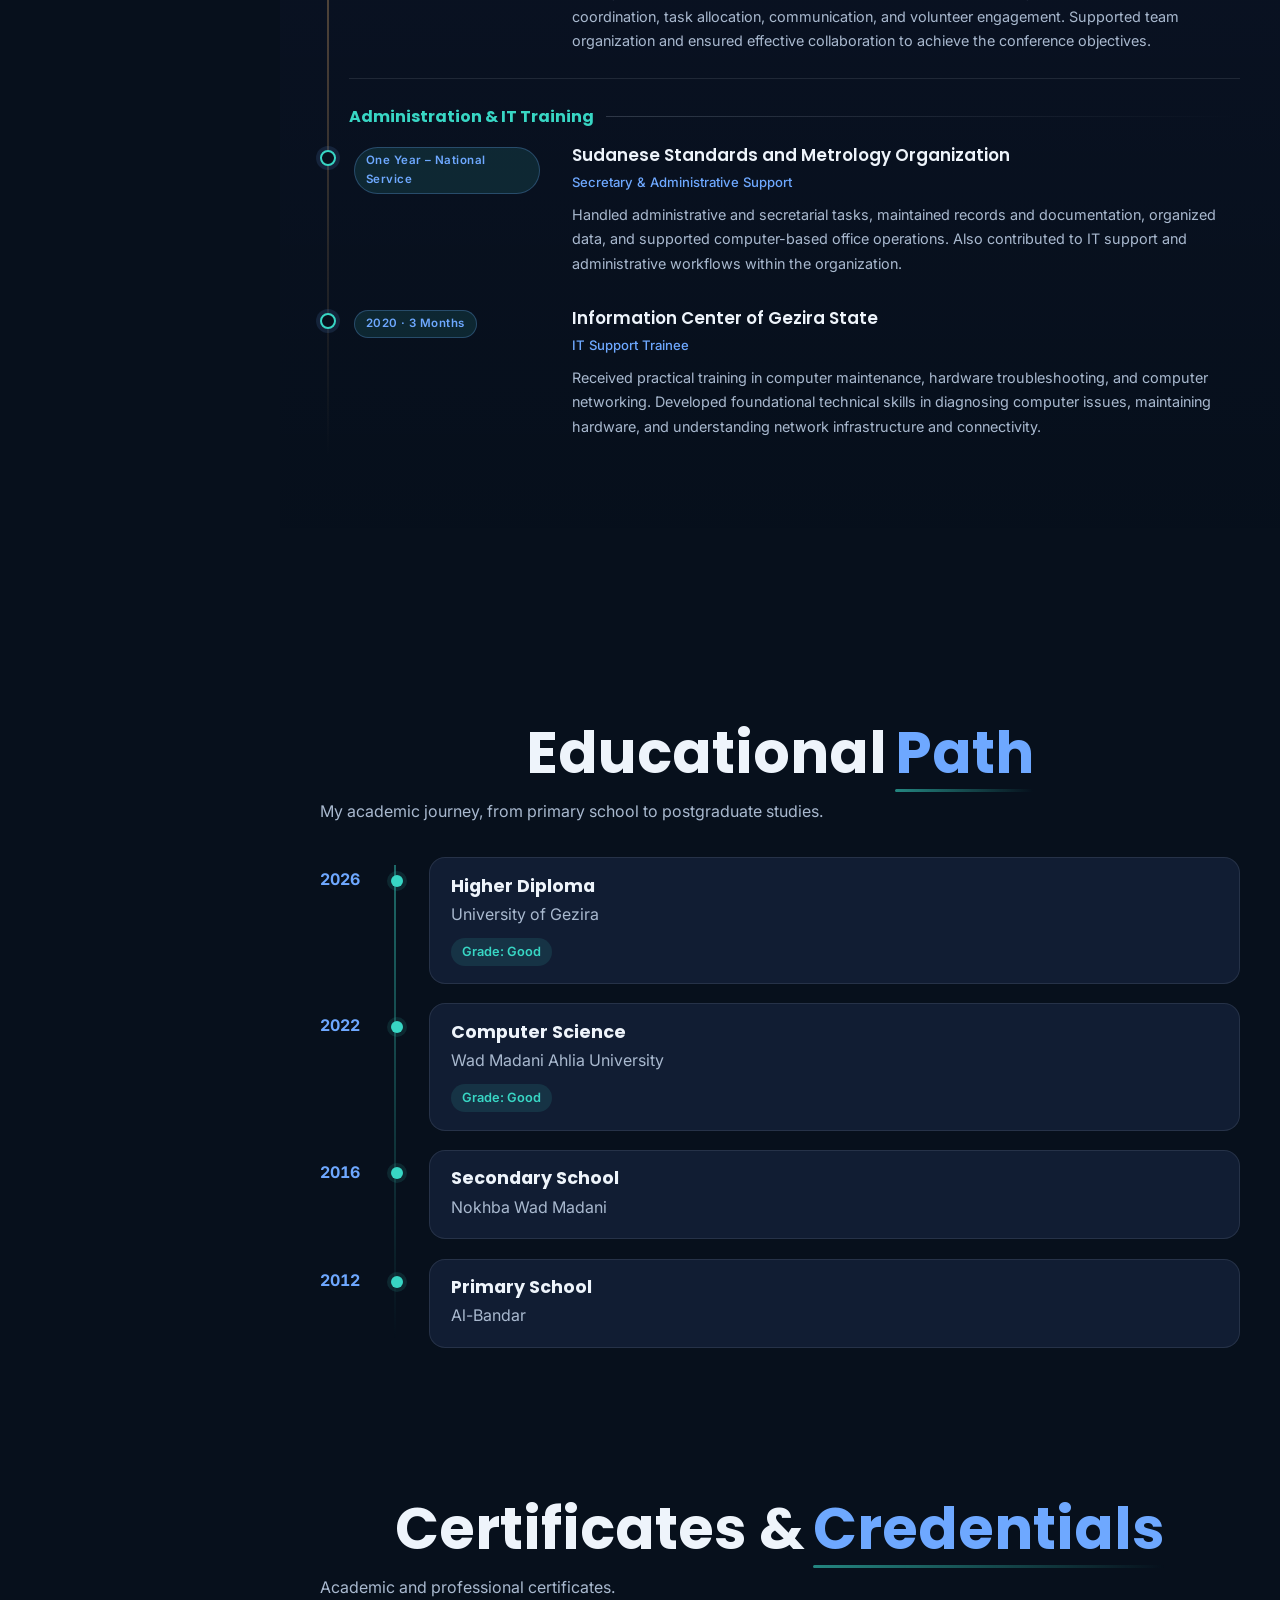
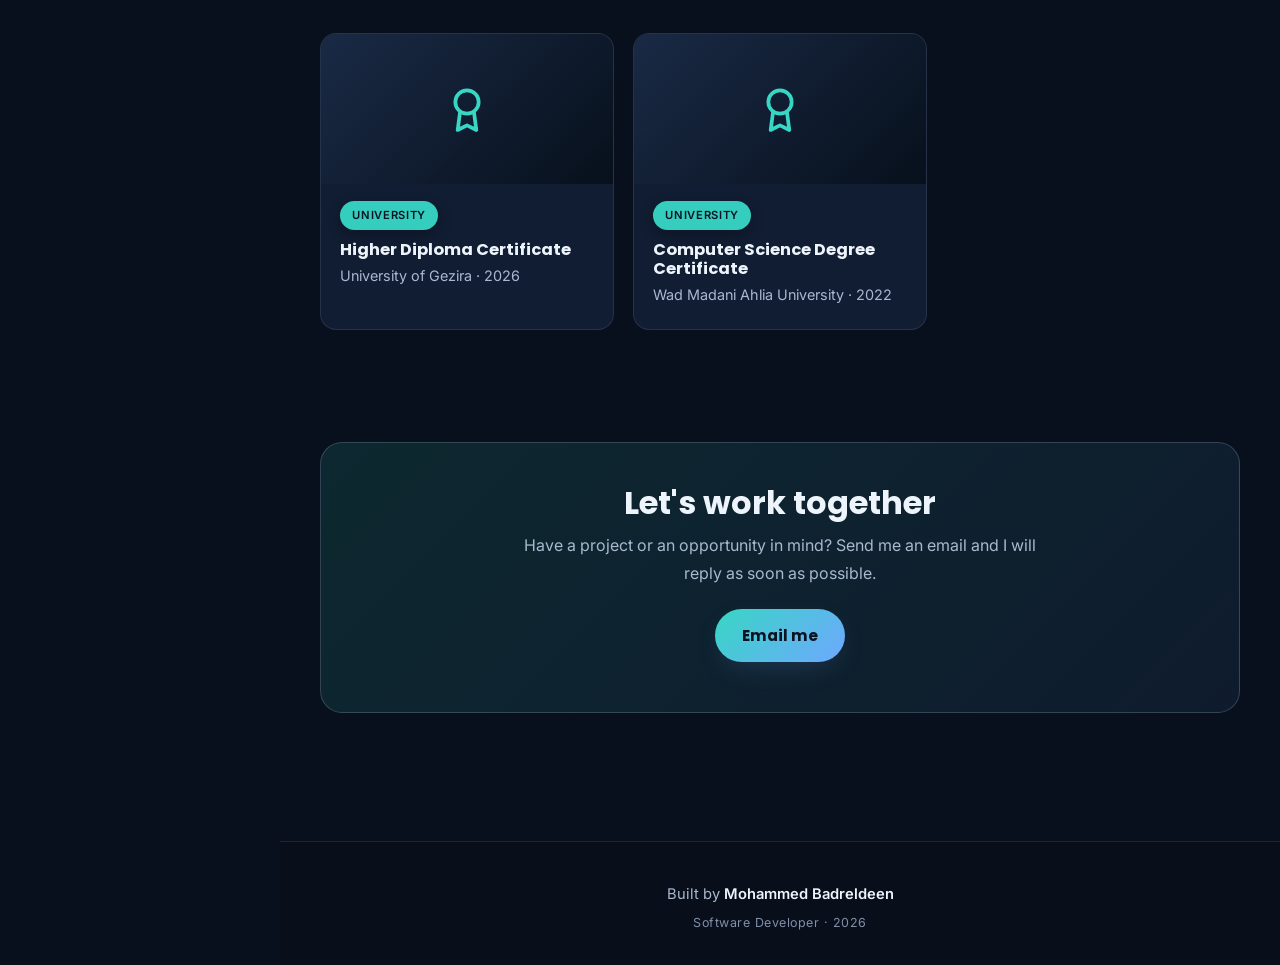
==== commit beadf7ec: "Add files via upload Add certificates section and inhans viwe" ====
--- a/details.html
+++ b/details.html
@@ -15,7 +15,7 @@
 
     <link rel="preconnect" href="https://fonts.googleapis.com">
     <link rel="preconnect" href="https://fonts.gstatic.com" crossorigin>
-    <link href="https://fonts.googleapis.com/css2?family=Inter:wght@400;500;600&family=Poppins:wght@500;600;700;800&display=swap" rel="stylesheet">
+    <link href="https://fonts.googleapis.com/css2?family=Cairo:wght@400;600;700&family=Inter:wght@400;500;600&family=Poppins:wght@500;600;700;800&display=swap" rel="stylesheet">
 
     <link rel="stylesheet" href="style.css">
 </head>
--- a/style.css
+++ b/style.css
@@ -2811,3 +2811,318 @@
         max-height: calc(100vh - 7rem);
     }
 }
+
+
+/* =========================================================
+   HERO + ABOUT (match reference), EDUCATION, CERTIFICATES, CTA
+========================================================= */
+.name {
+    font-size: clamp(1.7rem, 3.4vw, 2.4rem);
+    font-weight: 700;
+}
+
+.tital {
+    font-size: clamp(2.4rem, 6vw, 4rem);
+    transform: none;
+    animation: none;
+    line-height: 1.15;
+}
+
+.heroLead {
+    max-width: 34rem;
+    margin: 0.4rem 0 1.3rem;
+    color: var(--text-muted);
+    font-size: 1.02rem;
+    line-height: 1.75;
+}
+
+.HeroBtns {
+    align-items: center;
+    flex-wrap: wrap;
+}
+
+.heroLink {
+    color: var(--accent-2);
+    font-weight: 600;
+    font-size: 0.95rem;
+    padding: 0.5rem 0.25rem;
+    border-bottom: 1px solid transparent;
+    transition: border-color 0.2s ease;
+}
+
+.heroLink:hover {
+    border-bottom-color: currentColor;
+}
+
+.aboutMePar {
+    color: var(--text);
+    opacity: 0.88;
+    font-weight: 500;
+    font-size: 1rem;
+    line-height: 1.9;
+}
+
+.aboutMePar + .aboutMePar {
+    margin-top: 1rem;
+}
+
+/* Work cards: visible "View details" call to action */
+.workBody {
+    display: flex;
+    flex-direction: column;
+}
+
+.workCta {
+    display: inline-flex;
+    align-items: center;
+    gap: 0.45rem;
+    align-self: flex-start;
+    margin-top: 1rem;
+    padding: 0.5rem 1rem;
+    border-radius: 999px;
+    background: var(--accent-soft);
+    border: 1px solid rgba(110, 168, 255, 0.38);
+    color: var(--accent-2);
+    font-size: 0.88rem;
+    font-weight: 600;
+    transition: background 0.2s ease, color 0.2s ease, gap 0.2s ease;
+}
+
+.workCta svg {
+    width: 16px;
+    height: 16px;
+}
+
+.workItem:hover .workCta,
+.workItem a:focus-visible .workCta {
+    background: var(--accent);
+    border-color: var(--accent);
+    color: #07101c;
+    gap: 0.7rem;
+}
+
+/* Shared section wrapper for the new sections */
+.sectionWrap {
+    width: min(92%, var(--container));
+    margin: 0 auto;
+}
+
+.education,
+.certificates {
+    padding: 4rem 0;
+}
+
+.sectionIntro {
+    color: var(--text-muted);
+    margin: -0.4rem 0 2rem;
+    max-width: 38rem;
+}
+
+.eduList {
+    list-style: none;
+    margin: 0;
+    padding: 0;
+    position: relative;
+}
+
+.eduList::before {
+    content: "";
+    position: absolute;
+    top: 0.5rem;
+    bottom: 0.5rem;
+    inset-inline-start: 4.6rem;
+    width: 2px;
+    background: linear-gradient(var(--accent), transparent);
+    opacity: 0.45;
+}
+
+.eduItem {
+    display: grid;
+    grid-template-columns: 4rem 1fr;
+    gap: 1.6rem;
+    align-items: start;
+    margin-bottom: 1.2rem;
+    position: relative;
+}
+
+.eduItem::before {
+    content: "";
+    position: absolute;
+    inset-inline-start: calc(4rem + 0.8rem - 6px + 0.0rem);
+    top: 1.1rem;
+    width: 12px;
+    height: 12px;
+    border-radius: 50%;
+    background: var(--accent);
+    box-shadow: 0 0 0 4px var(--accent-soft);
+}
+
+.eduYear {
+    padding-top: 0.55rem;
+    color: var(--accent-2);
+    font-weight: 700;
+    font-variant-numeric: tabular-nums;
+}
+
+.eduCard {
+    margin-inline-start: 1.2rem;
+    padding: 1.1rem 1.3rem;
+    border-radius: var(--radius);
+    background: var(--surface);
+    border: 1px solid var(--border);
+    transition: transform 0.25s ease, border-color 0.25s ease;
+}
+
+.eduCard:hover {
+    transform: translateY(-3px);
+    border-color: var(--border-strong);
+}
+
+.eduCard h3 {
+    font-size: 1.1rem;
+    margin: 0 0 0.25rem;
+}
+
+.eduPlace {
+    margin: 0;
+    color: var(--text-muted);
+}
+
+.eduGrade {
+    display: inline-block;
+    margin-top: 0.6rem;
+    padding: 0.2rem 0.7rem;
+    border-radius: 999px;
+    background: var(--accent-soft);
+    color: var(--accent);
+    font-size: 0.8rem;
+    font-weight: 600;
+}
+
+.certGrid {
+    list-style: none;
+    margin: 0;
+    padding: 0;
+    display: grid;
+    grid-template-columns: repeat(auto-fill, minmax(260px, 1fr));
+    gap: 1.2rem;
+}
+
+.certCard {
+    border-radius: var(--radius);
+    background: var(--surface);
+    border: 1px solid var(--border);
+    overflow: hidden;
+    transition: transform 0.25s ease, border-color 0.25s ease;
+}
+
+.certCard:hover {
+    transform: translateY(-4px);
+    border-color: var(--border-strong);
+}
+
+.certPreview {
+    display: grid;
+    place-items: center;
+    height: 150px;
+    background: linear-gradient(135deg, var(--surface-2), var(--bg));
+    color: var(--accent);
+}
+
+.certPreview svg {
+    width: 56px;
+    height: 56px;
+}
+
+.certPreview img {
+    width: 100%;
+    height: 100%;
+    object-fit: contain;
+}
+
+.certBody {
+    padding: 1rem 1.2rem 1.3rem;
+}
+
+.certBody .workBadge {
+    position: static;
+    display: inline-block;
+    margin-bottom: 0.6rem;
+}
+
+.certBody h3 {
+    font-size: 1.02rem;
+    margin: 0 0 0.3rem;
+}
+
+.certBody p {
+    margin: 0;
+    color: var(--text-muted);
+    font-size: 0.9rem;
+}
+
+.certLink {
+    display: inline-block;
+    margin-top: 0.8rem;
+    color: var(--accent-2);
+    font-weight: 600;
+    font-size: 0.9rem;
+}
+
+.contactCta {
+    padding: 3rem 0 5rem;
+}
+
+.contactBox {
+    text-align: center;
+    padding: 2.6rem 1.5rem;
+    border-radius: calc(var(--radius) + 6px);
+    background: linear-gradient(135deg, var(--accent-soft), rgba(110, 168, 255, 0.08));
+    border: 1px solid var(--border-strong);
+}
+
+.contactBox h2 {
+    font-size: clamp(1.5rem, 3vw, 2rem);
+    margin: 0 0 0.6rem;
+}
+
+.contactBox p {
+    margin: 0 auto 1.4rem;
+    max-width: 34rem;
+    color: var(--text-muted);
+}
+
+.contactBox .hireMe {
+    display: inline-block;
+}
+
+/* Arabic: font + mirrored arrows */
+body.language-ar {
+    font-family: "Cairo", "Tajawal", "Segoe UI", Tahoma, Arial, sans-serif;
+}
+
+body.language-ar h1, body.language-ar h2, body.language-ar h3,
+body.language-ar .name, body.language-ar .tital {
+    font-family: "Cairo", "Tajawal", "Segoe UI", Tahoma, Arial, sans-serif;
+    letter-spacing: 0;
+}
+
+html[dir="rtl"] .workCta svg,
+html[dir="rtl"] .arrow {
+    transform: scaleX(-1);
+}
+
+@media (max-width: 600px) {
+    .eduList::before { inset-inline-start: 3.2rem; }
+    .eduItem { grid-template-columns: 2.6rem 1fr; gap: 1rem; }
+    .eduItem::before { inset-inline-start: calc(2.6rem + 0.5rem - 6px); }
+    .eduCard { margin-inline-start: 0.9rem; }
+}
+
+/* Keep phone numbers and emails readable inside right-to-left pages. */
+.sidebar a[href^="tel:"],
+.sidebar a[href^="mailto:"] {
+    direction: ltr;
+    unicode-bidi: isolate;
+    text-align: start;
+}
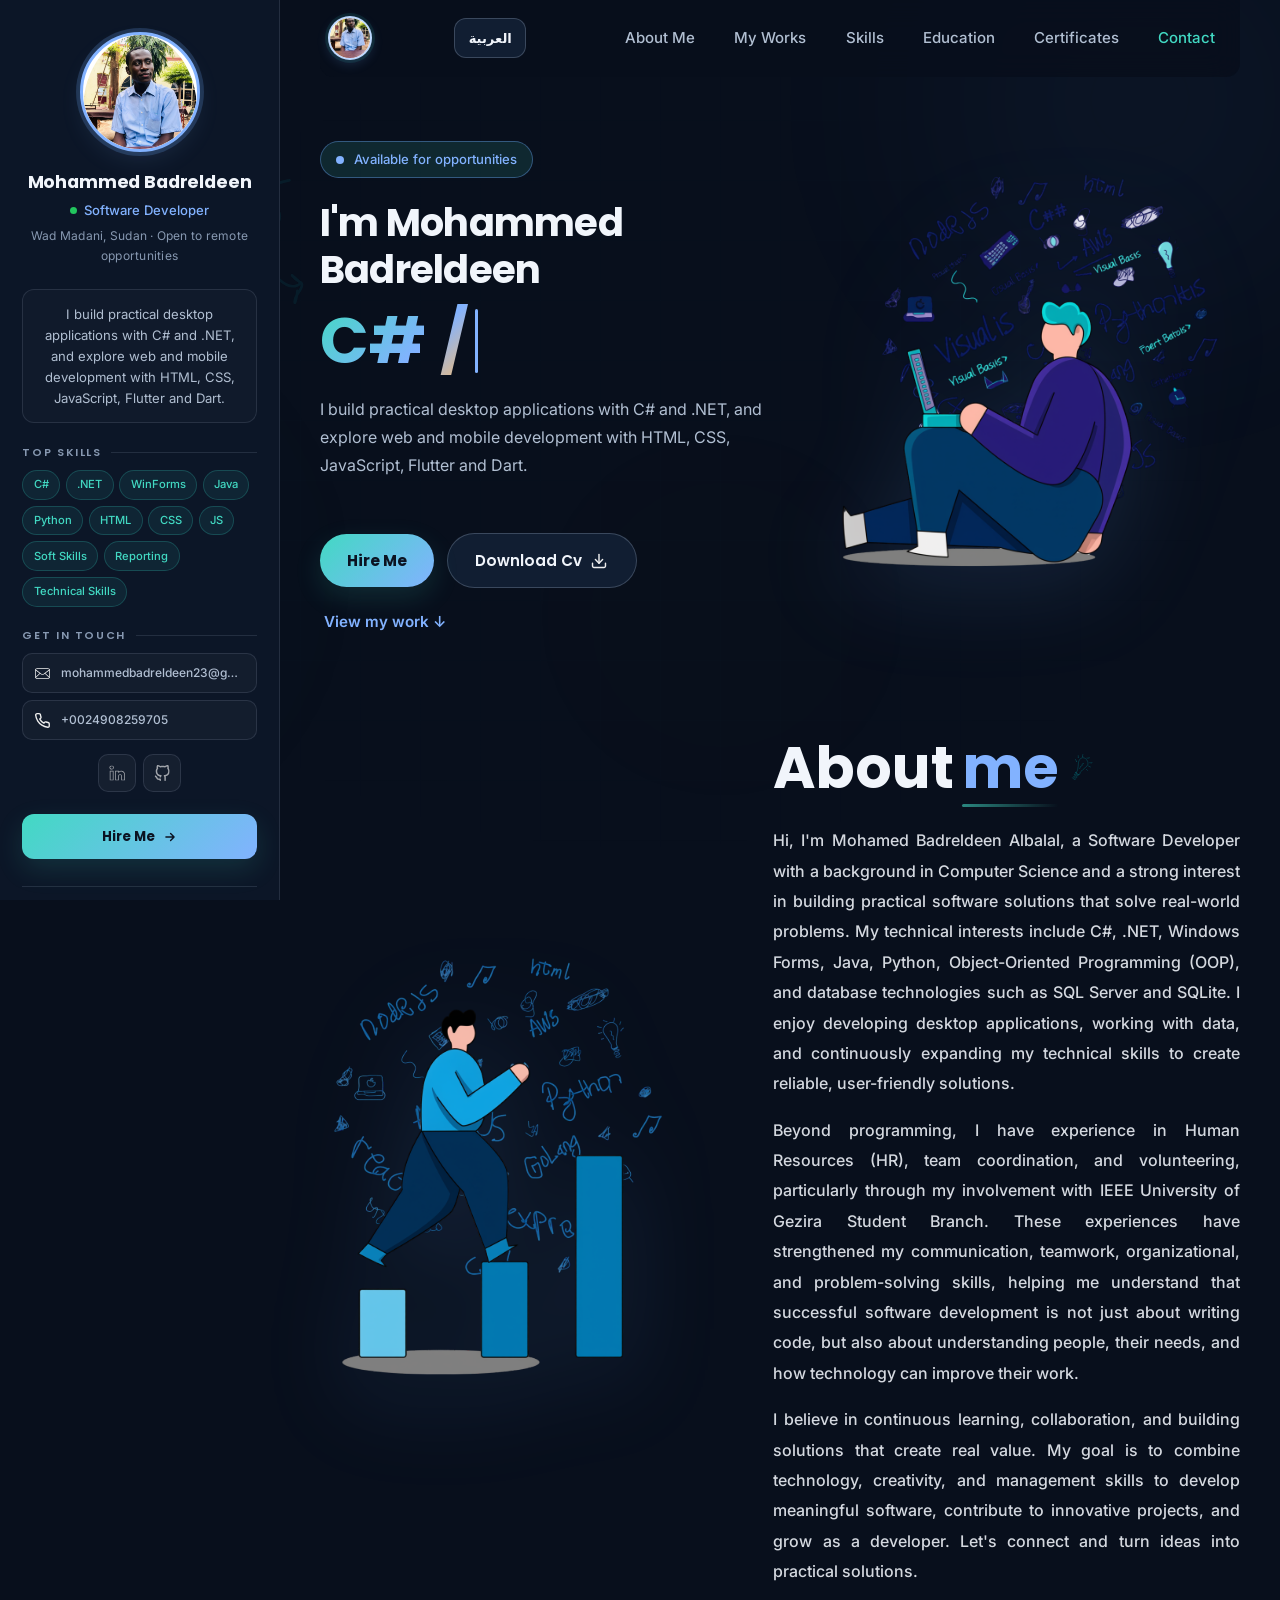
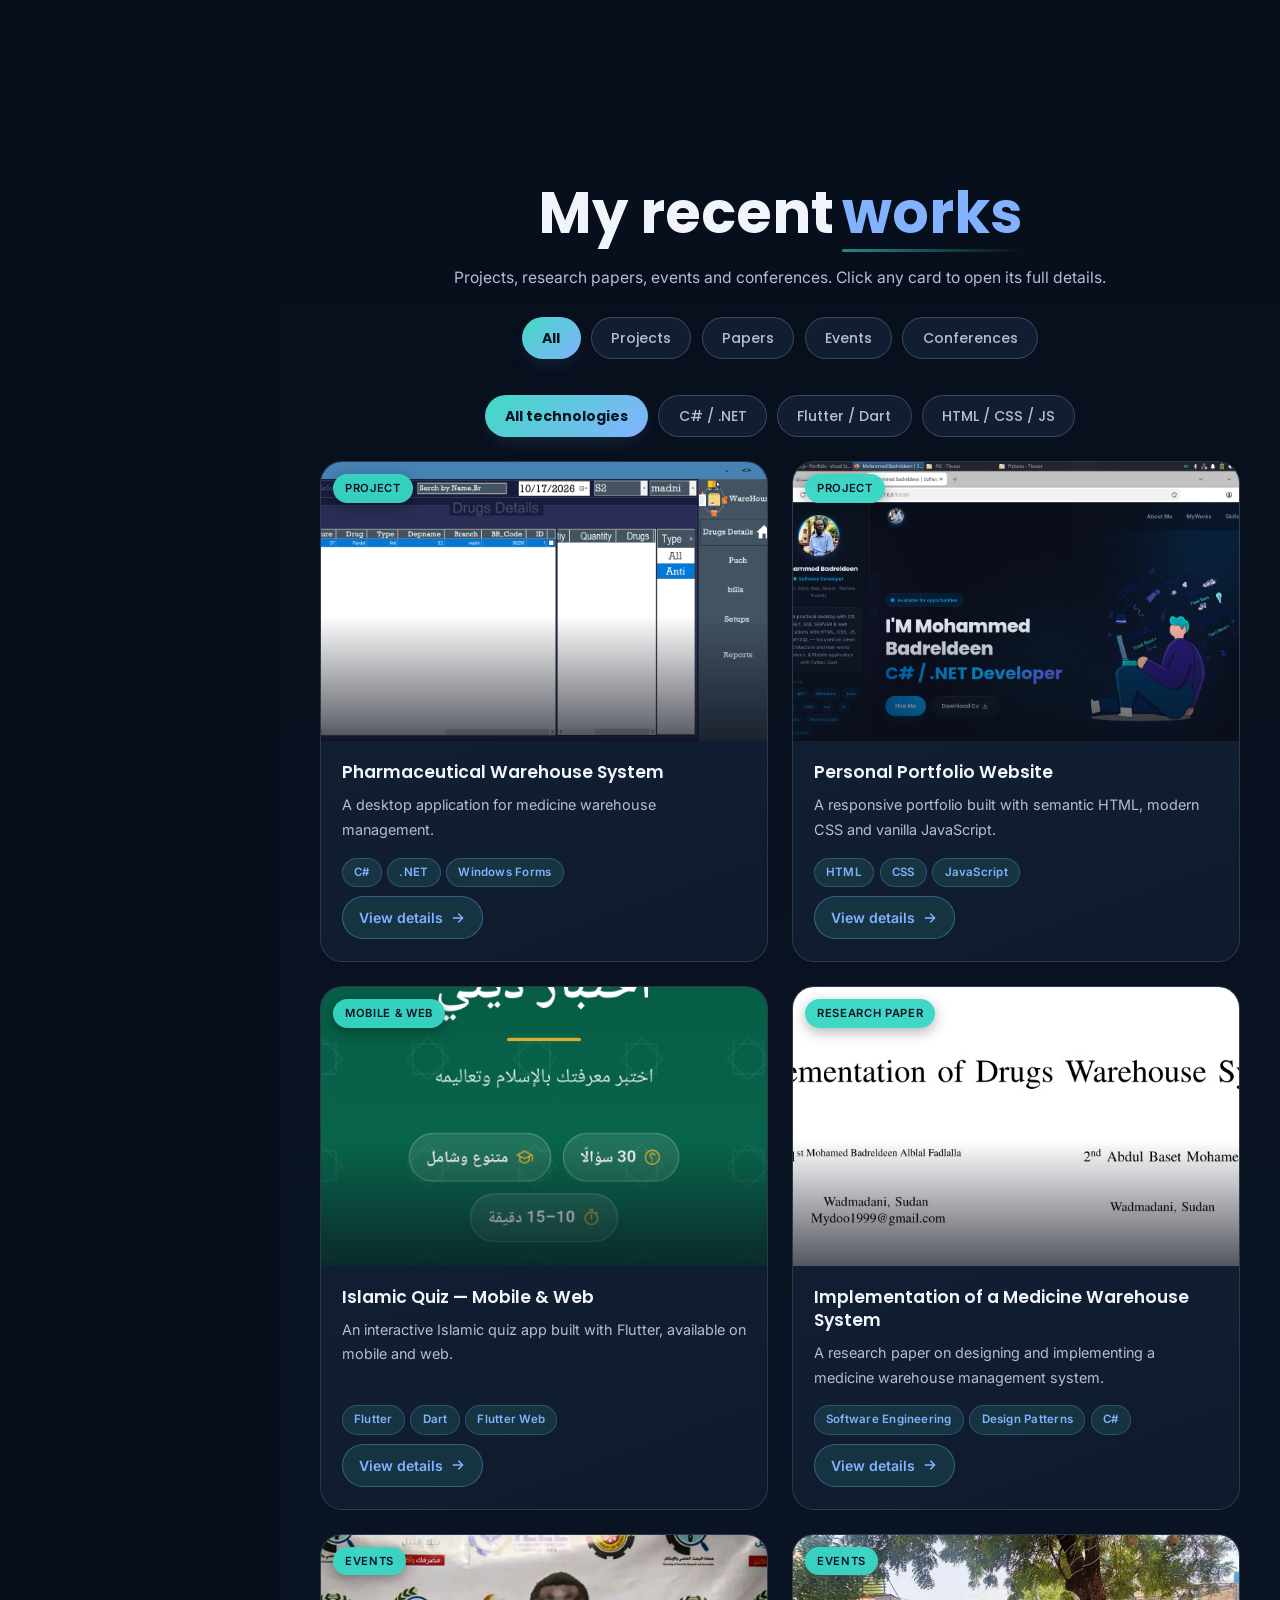
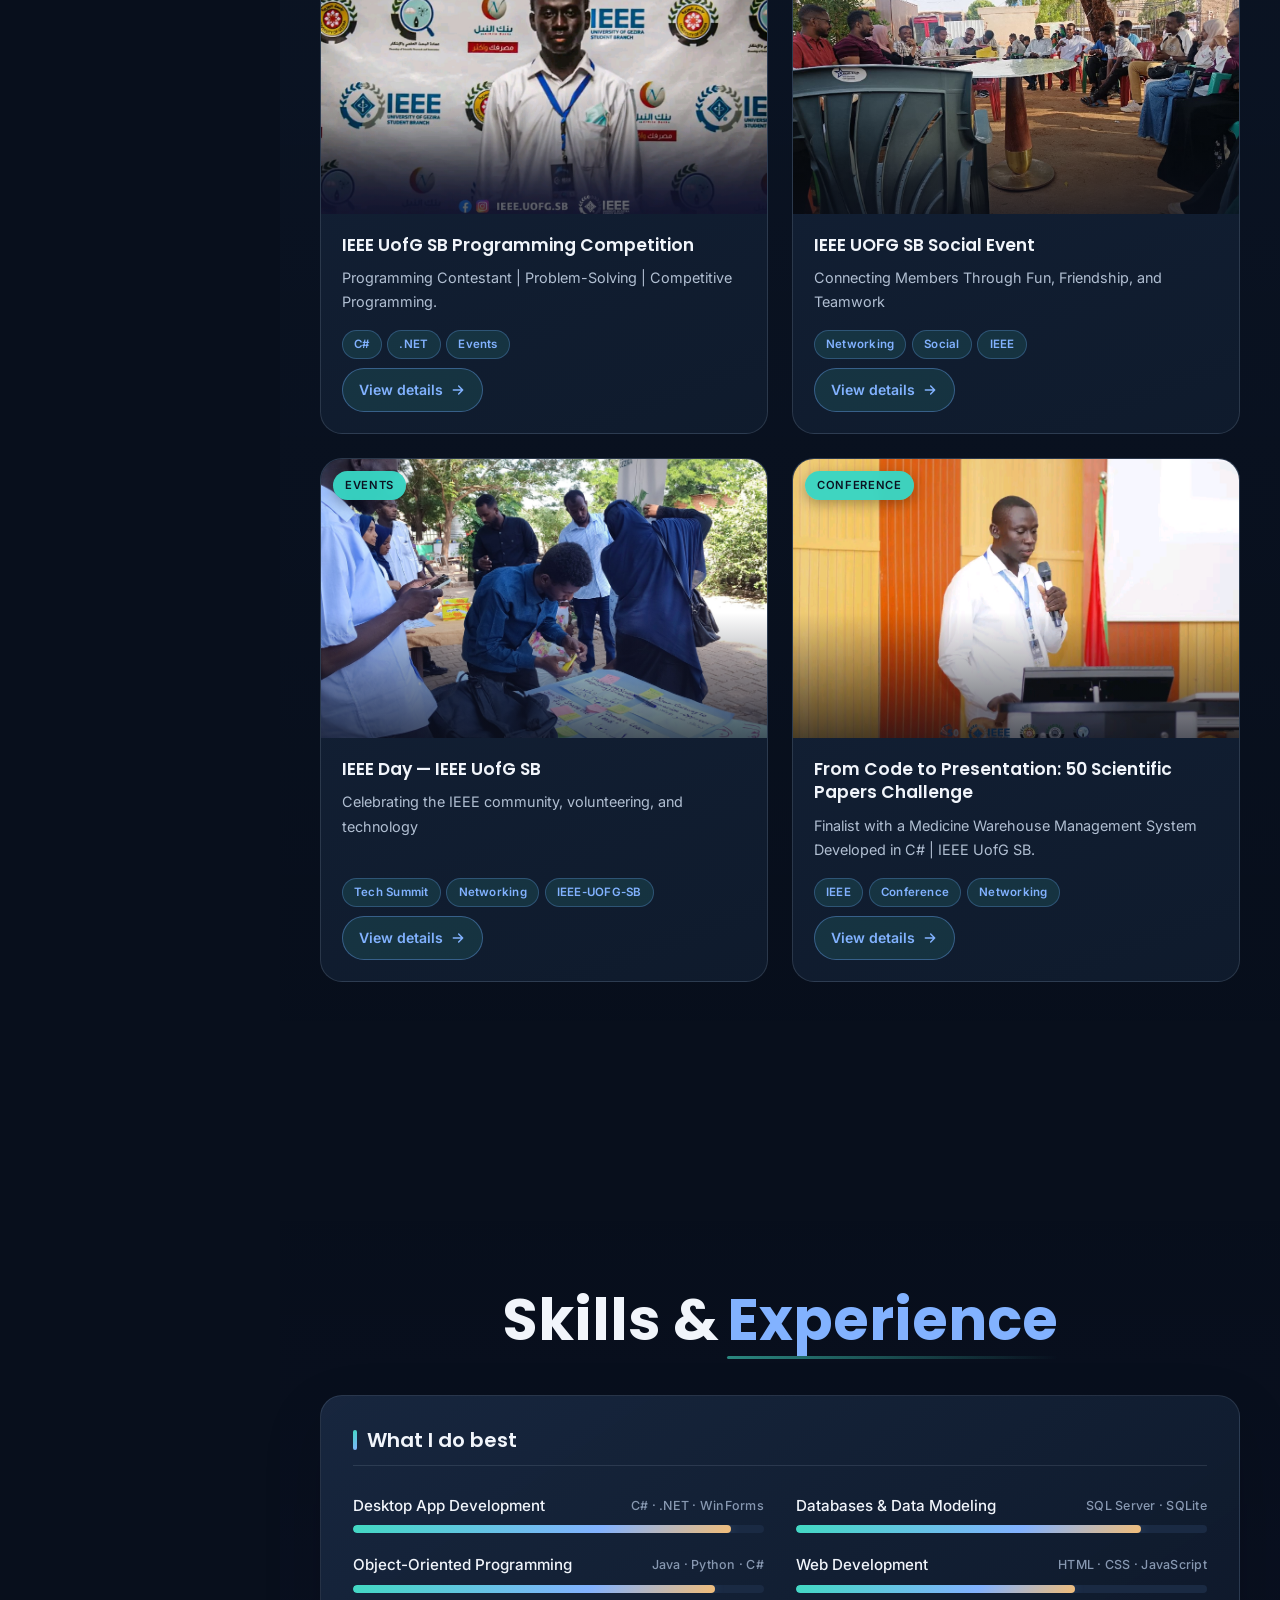
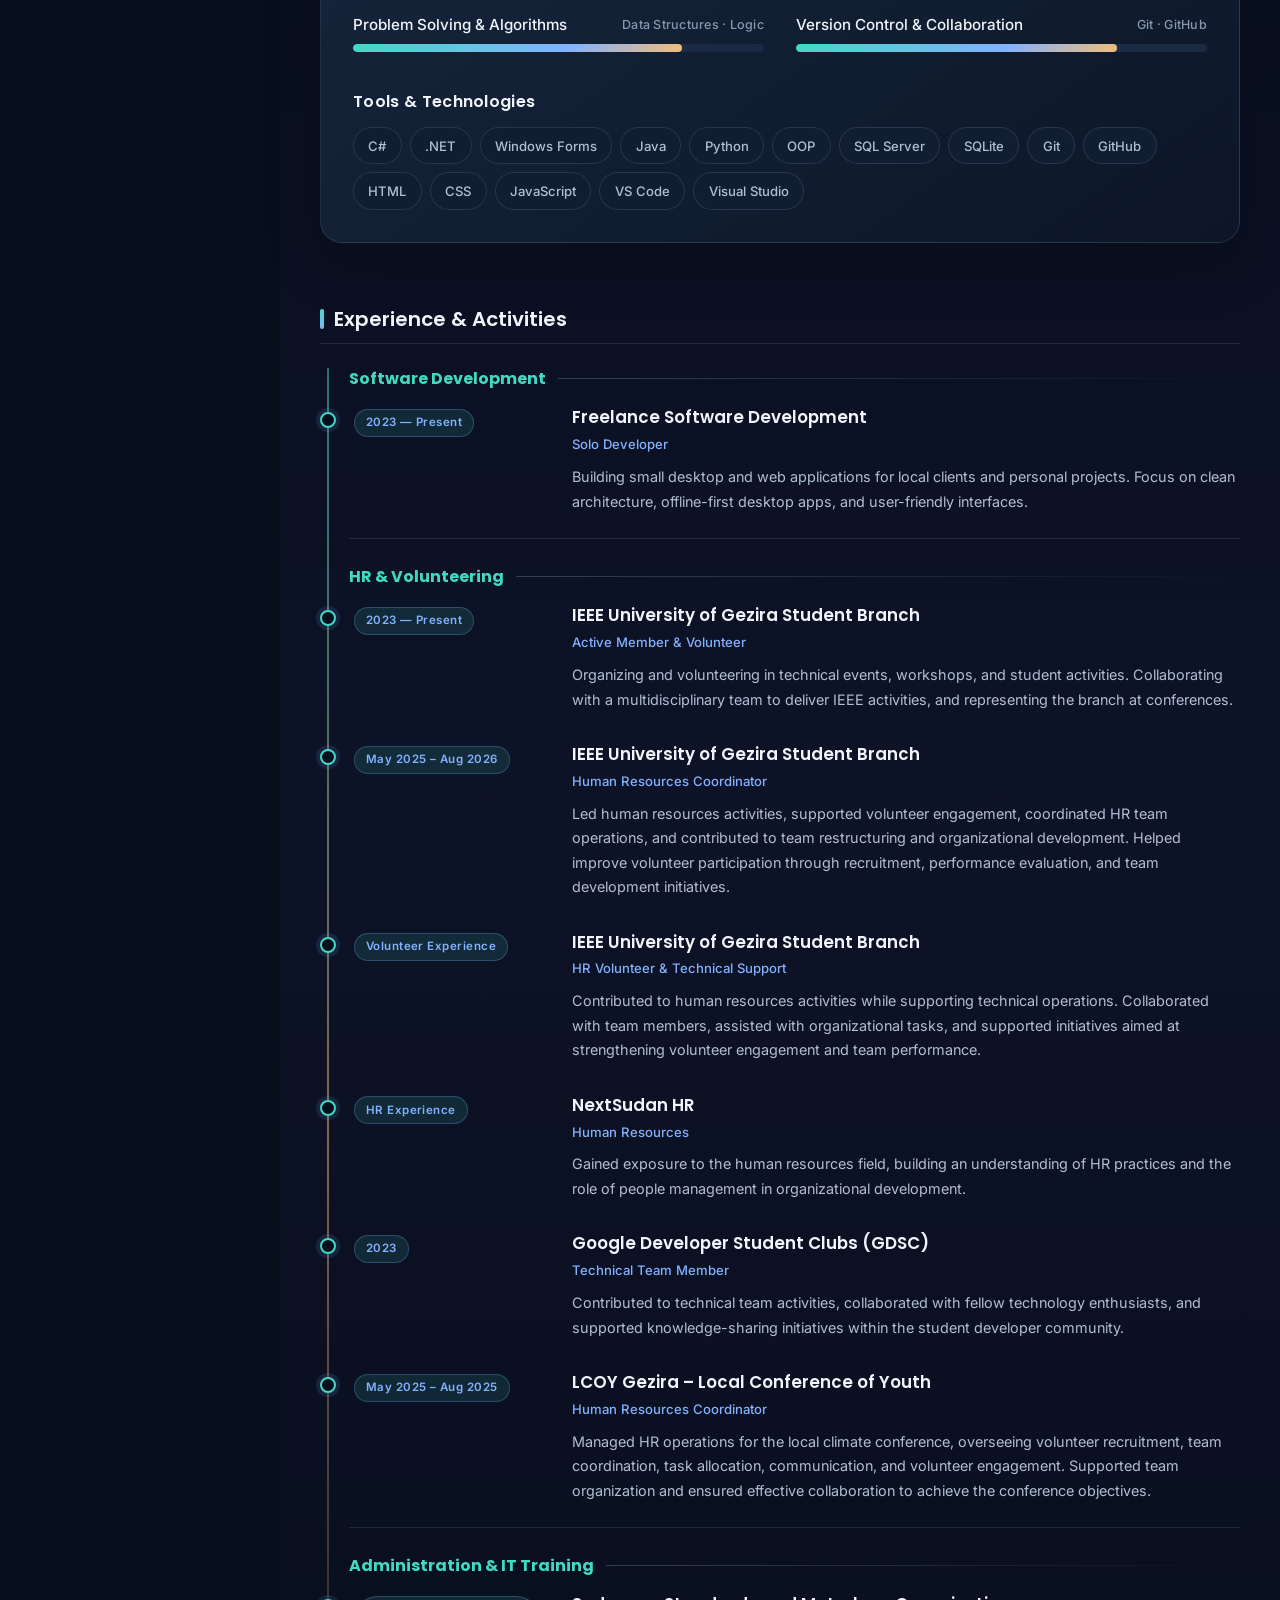
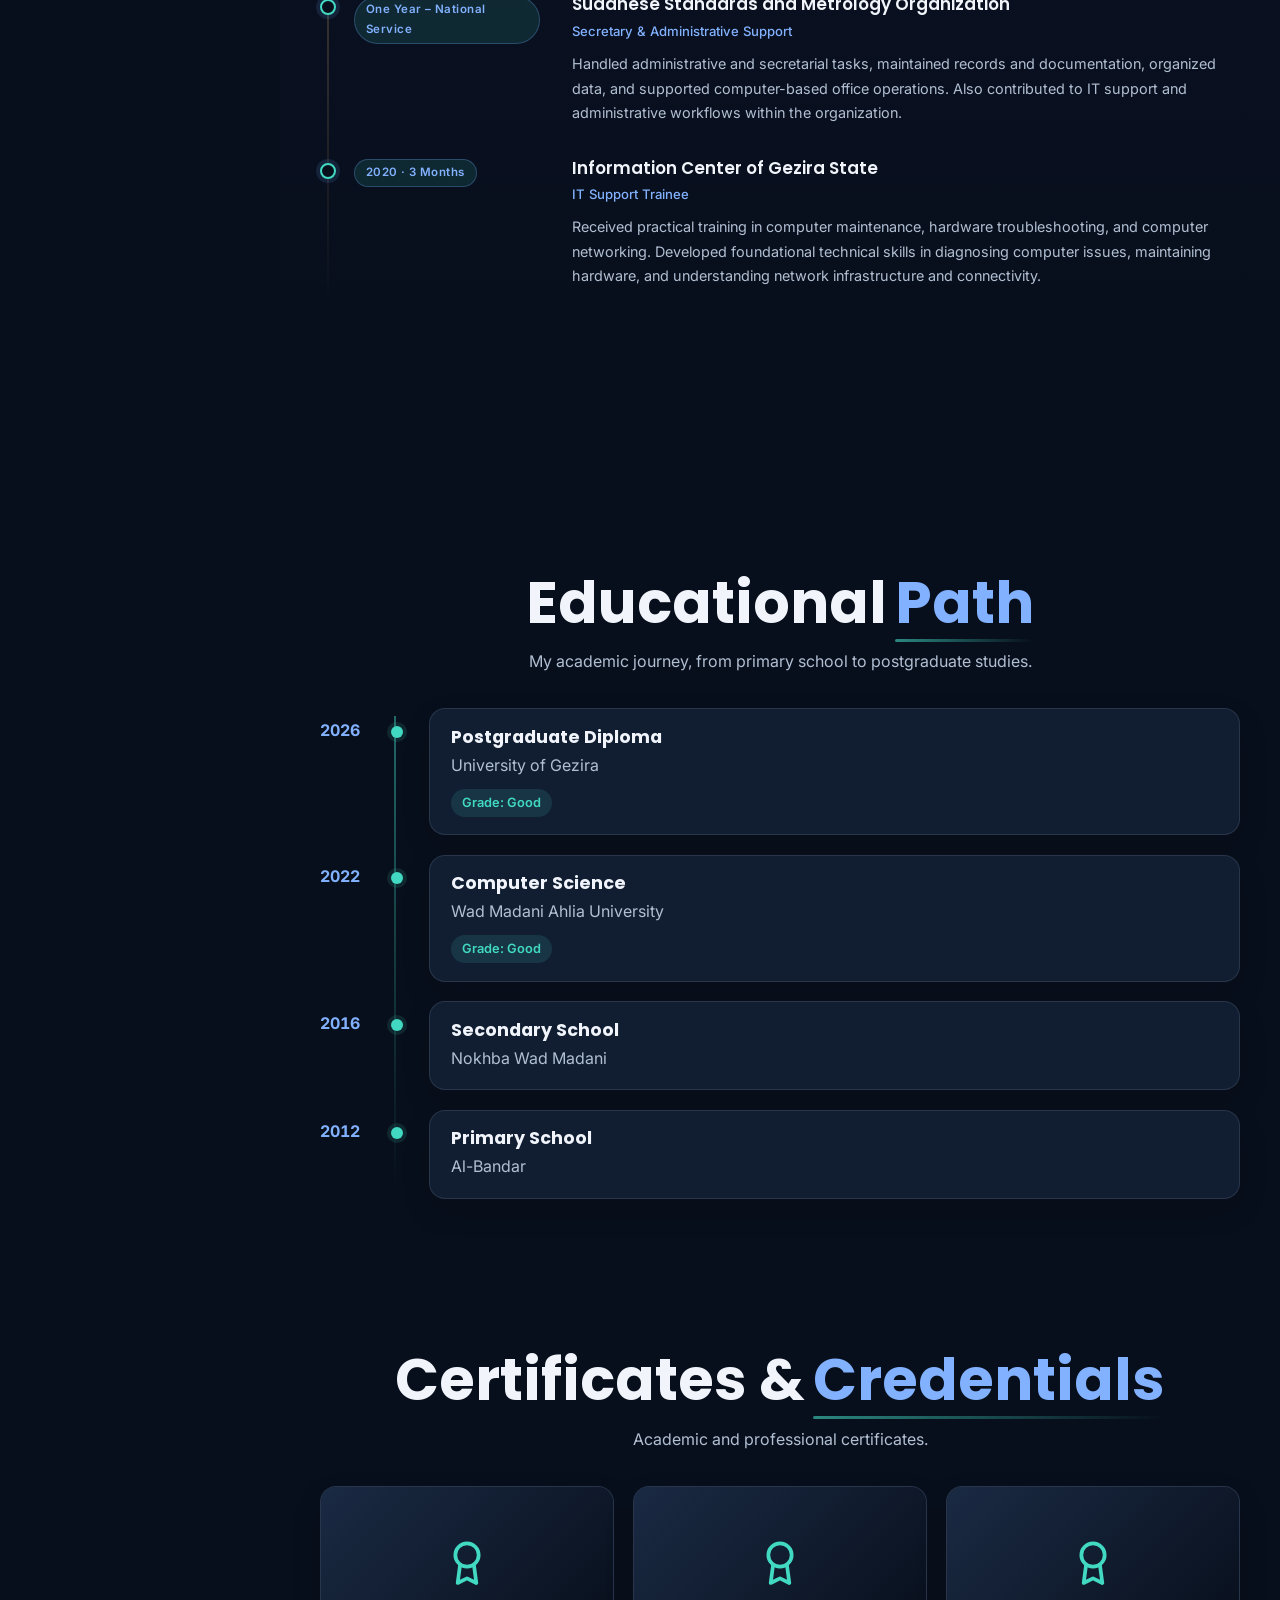
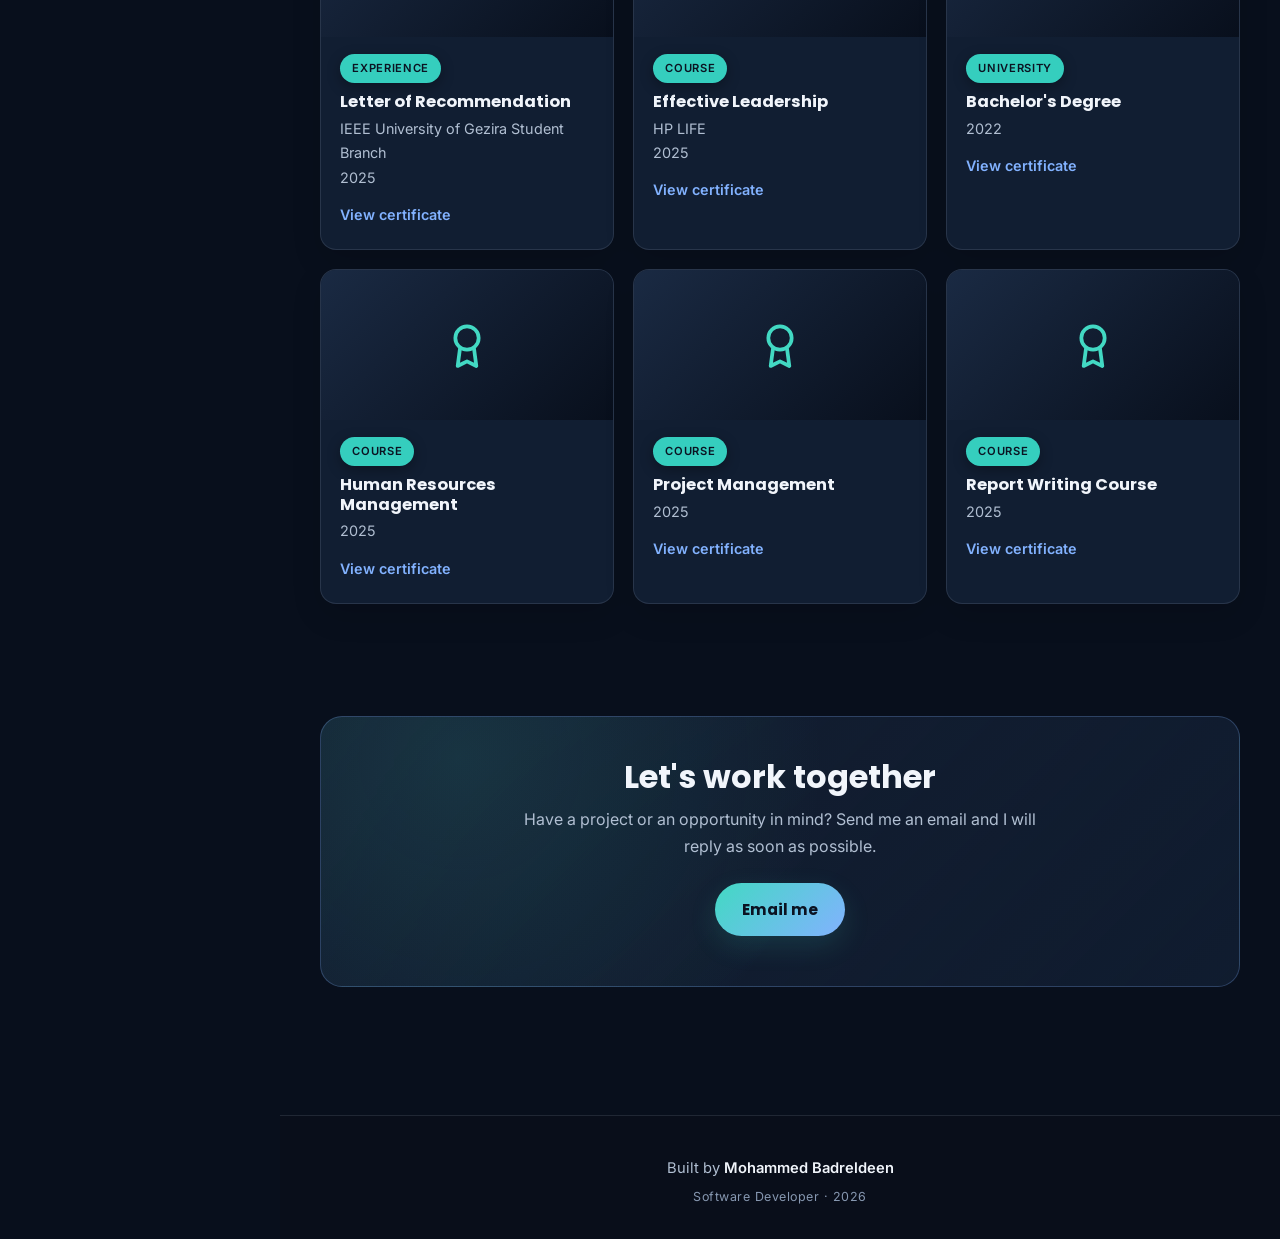
==== commit 712ee1dc: "Inahans UX" ====
--- a/details.html
+++ b/details.html
@@ -9,9 +9,9 @@
     <meta name="description" content="Details of a project, paper, seminar or conference by Mohammed Badreldeen.">
     <meta name="author" content="Mohammed Badreldeen">
     <meta name="robots" content="index, follow">
-    <meta name="theme-color" content="#07101c">
-
-    <link rel="icon" href="assets/imgs/profile.png" type="image/png">
+    <meta name="theme-color" content="#080f1c">
+
+    <link rel="icon" href="SRC/PIC/Pers.svg" type="image/svg+xml">
 
     <link rel="preconnect" href="https://fonts.googleapis.com">
     <link rel="preconnect" href="https://fonts.gstatic.com" crossorigin>
@@ -121,6 +121,7 @@
                 <li><a class="nav-link" href="index.html#aboutMe">About Me</a></li>
                 <li><a class="nav-link" href="index.html#MyWorks">MyWorks</a></li>
                 <li><a class="nav-link" href="index.html#skills">Skills</a></li>
+                <li><a class="nav-link nav-contact" href="index.html#contact">Contact</a></li>
             </ul>
         </nav>
     </header>
--- a/style.css
+++ b/style.css
@@ -3126,3 +3126,252 @@
     unicode-bidi: isolate;
     text-align: start;
 }
+
+
+/* =========================================================
+   UX POLISH — clearer hierarchy, consistent surfaces & focus
+   Keeps the existing section structure and interactions.
+========================================================= */
+
+:root {
+    --bg: #080f1c;
+    --bg-soft: #0d1728;
+    --surface: #111e32;
+    --surface-2: #1a2a43;
+    --surface-3: #263b5a;
+    --border: rgba(205, 222, 246, 0.12);
+    --border-strong: rgba(205, 222, 246, 0.22);
+    --text: #f1f5fb;
+    --text-muted: #b1bfd2;
+    --text-dim: #8798b1;
+    --accent: #42d9c3;
+    --accent-2: #82b2ff;
+    --accent-3: #f2bd78;
+    --accent-soft: rgba(66, 217, 195, 0.12);
+    --accent-glow: rgba(130, 178, 255, 0.2);
+    --gradient: linear-gradient(135deg, #42d9c3, #82b2ff);
+    --gradient-rich: linear-gradient(135deg, #42d9c3 0%, #82b2ff 65%, #f2bd78 100%);
+}
+
+/* Remove the green cast from the header/sidebar and keep the palette unified. */
+.sidebar {
+    background: rgba(13, 23, 40, 0.96);
+    border-right-color: var(--border);
+}
+
+header {
+    background-color: rgba(8, 15, 28, 0.9);
+    border-radius: 0 0 14px 14px;
+}
+
+header.scrolled {
+    background-color: rgba(8, 15, 28, 0.97);
+}
+
+.navigation {
+    background: transparent;
+}
+
+.skillsColumn {
+    background: linear-gradient(145deg, rgba(26, 42, 67, 0.88), rgba(13, 23, 40, 0.96));
+}
+
+@media (max-width: 768px) {
+    .navigation {
+        background-color: rgba(13, 23, 40, 0.98);
+    }
+}
+
+/* More legible hero hierarchy and a clearer primary action. */
+.Hreo {
+    gap: clamp(2rem, 5vw, 4rem);
+    margin-top: clamp(2.5rem, 5vw, 4.5rem);
+    margin-bottom: clamp(4rem, 7vw, 6rem);
+}
+
+.heroLead {
+    max-width: 38rem;
+    font-size: clamp(1rem, 1.25vw, 1.08rem);
+}
+
+.HeroBtns {
+    gap: 0.8rem;
+}
+
+.hireMe,
+.sidebarCta,
+.contactBox .hireMe {
+    box-shadow: 0 10px 28px rgba(66, 217, 195, 0.14);
+}
+
+.hireMe:focus-visible,
+.CV:focus-visible,
+.heroLink:focus-visible,
+.sidebarCta:focus-visible,
+.nav-link:focus-visible,
+.filter-btn:focus-visible,
+.workItem a:focus-visible,
+.sidebarContactItem:focus-visible,
+.certLink:focus-visible,
+button:focus-visible {
+    outline: 3px solid var(--accent-2);
+    outline-offset: 4px;
+}
+
+/* Keep section starts easy to scan without changing their order. */
+.aboutMe,
+.works,
+.skills,
+.education,
+.certificates {
+    scroll-margin-top: calc(var(--header-h) + 1.5rem);
+}
+
+.worksIntro,
+.sectionIntro {
+    max-width: 44rem;
+    margin-inline: auto;
+    text-align: center;
+    line-height: 1.8;
+}
+
+.worksIntro {
+    margin-bottom: 1.6rem;
+}
+
+.worksFilter {
+    gap: 0.65rem;
+    margin-bottom: 1.5rem;
+}
+
+.filter-btn {
+    min-height: 42px;
+    padding-inline: 1.2rem;
+    border-color: var(--border-strong);
+}
+
+.filter-btn:hover {
+    background: var(--surface-2);
+    color: var(--text);
+}
+
+.filter-btn.active {
+    color: #071522;
+}
+
+/* Cards communicate that the whole card opens a detail page. */
+.workItem {
+    background: linear-gradient(160deg, rgba(20, 34, 56, 0.98), rgba(15, 27, 45, 0.98));
+    border-color: rgba(205, 222, 246, 0.14);
+}
+
+.workItem:hover {
+    border-color: rgba(130, 178, 255, 0.55);
+    box-shadow: 0 22px 46px -24px rgba(130, 178, 255, 0.42);
+}
+
+.workBody {
+    min-height: 190px;
+    padding: 1.25rem 1.3rem 1.35rem;
+}
+
+.workBody h3 {
+    line-height: 1.35;
+}
+
+.workBody p {
+    line-height: 1.7;
+}
+
+.workCta {
+    margin-top: auto;
+    padding-top: 0.55rem;
+    padding-bottom: 0.55rem;
+}
+
+/* Improve scanability of the long-form sections and detail page. */
+.eduCard,
+.certCard,
+.skillsColumn,
+.experienceColumn,
+.detailSection,
+.detailGallery {
+    border-color: var(--border);
+}
+
+.eduCard,
+.certCard {
+    box-shadow: 0 12px 30px rgba(0, 0, 0, 0.12);
+}
+
+.contactBox {
+    background:
+        radial-gradient(circle at 15% 15%, rgba(66, 217, 195, 0.12), transparent 45%),
+        linear-gradient(135deg, rgba(130, 178, 255, 0.09), rgba(17, 30, 50, 0.88));
+    border-color: rgba(130, 178, 255, 0.25);
+}
+
+.nav-contact {
+    color: var(--accent);
+}
+
+.sidebarContactItem span {
+    overflow-wrap: anywhere;
+}
+
+@media (max-width: 900px) {
+    .Hreo {
+        gap: 2rem;
+    }
+
+    .worksGrid,
+    .works ul.worksGrid {
+        grid-template-columns: repeat(auto-fit, minmax(min(100%, 270px), 1fr));
+    }
+}
+
+@media (max-width: 600px) {
+    .Hreo {
+        margin-top: 2rem;
+        margin-bottom: 3.5rem;
+    }
+
+    .HeroBtns {
+        align-items: stretch;
+    }
+
+    .HeroBtns .hireMe,
+    .HeroBtns .CV {
+        min-height: 46px;
+        justify-content: center;
+    }
+
+    .worksGrid,
+    .works ul.worksGrid {
+        grid-template-columns: minmax(0, 1fr);
+        gap: 1rem;
+    }
+
+    .workBody {
+        min-height: 0;
+    }
+
+    .contactCta {
+        padding-top: 2rem;
+        padding-bottom: 3rem;
+    }
+
+    .contactBox {
+        padding: 2rem 1.15rem;
+    }
+}
+
+@media (prefers-reduced-motion: reduce) {
+    .workItem,
+    .eduCard,
+    .certCard,
+    .hireMe,
+    .sidebarCta {
+        transition-duration: 0.01ms !important;
+    }
+}
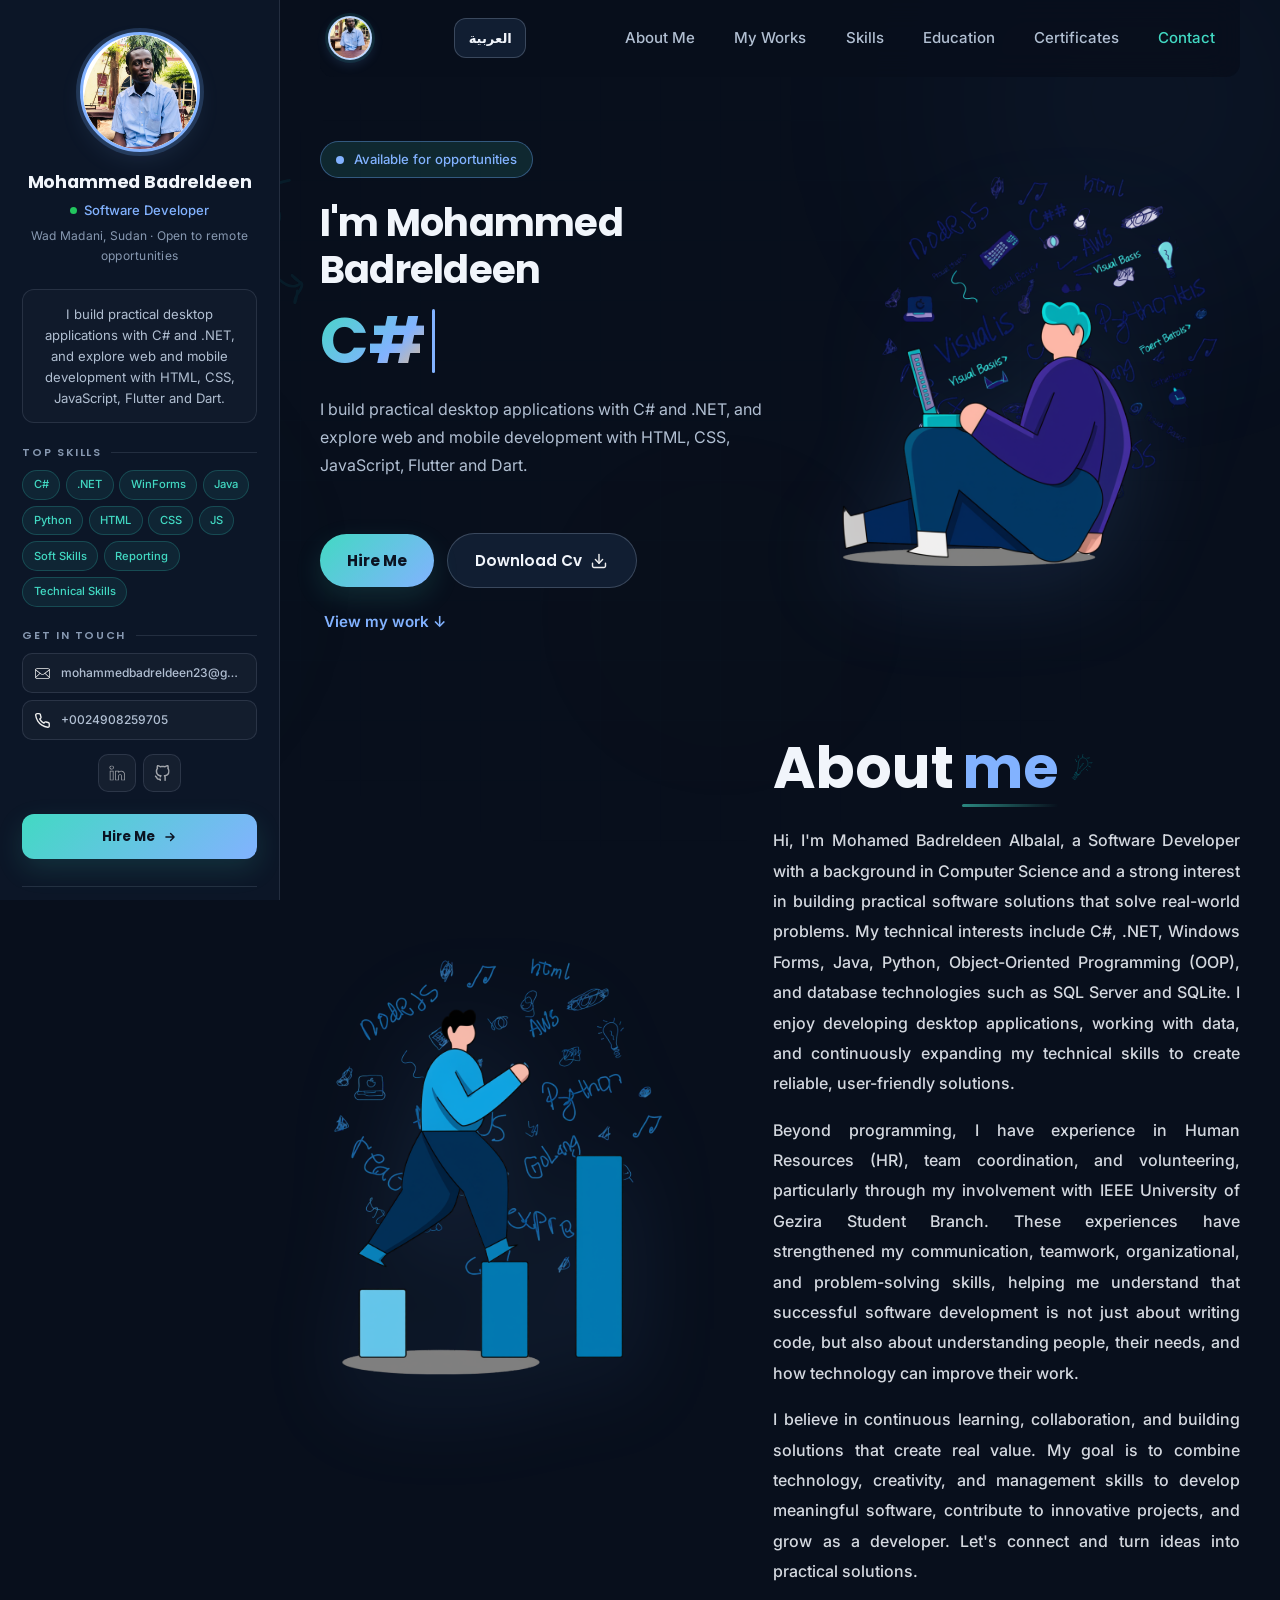
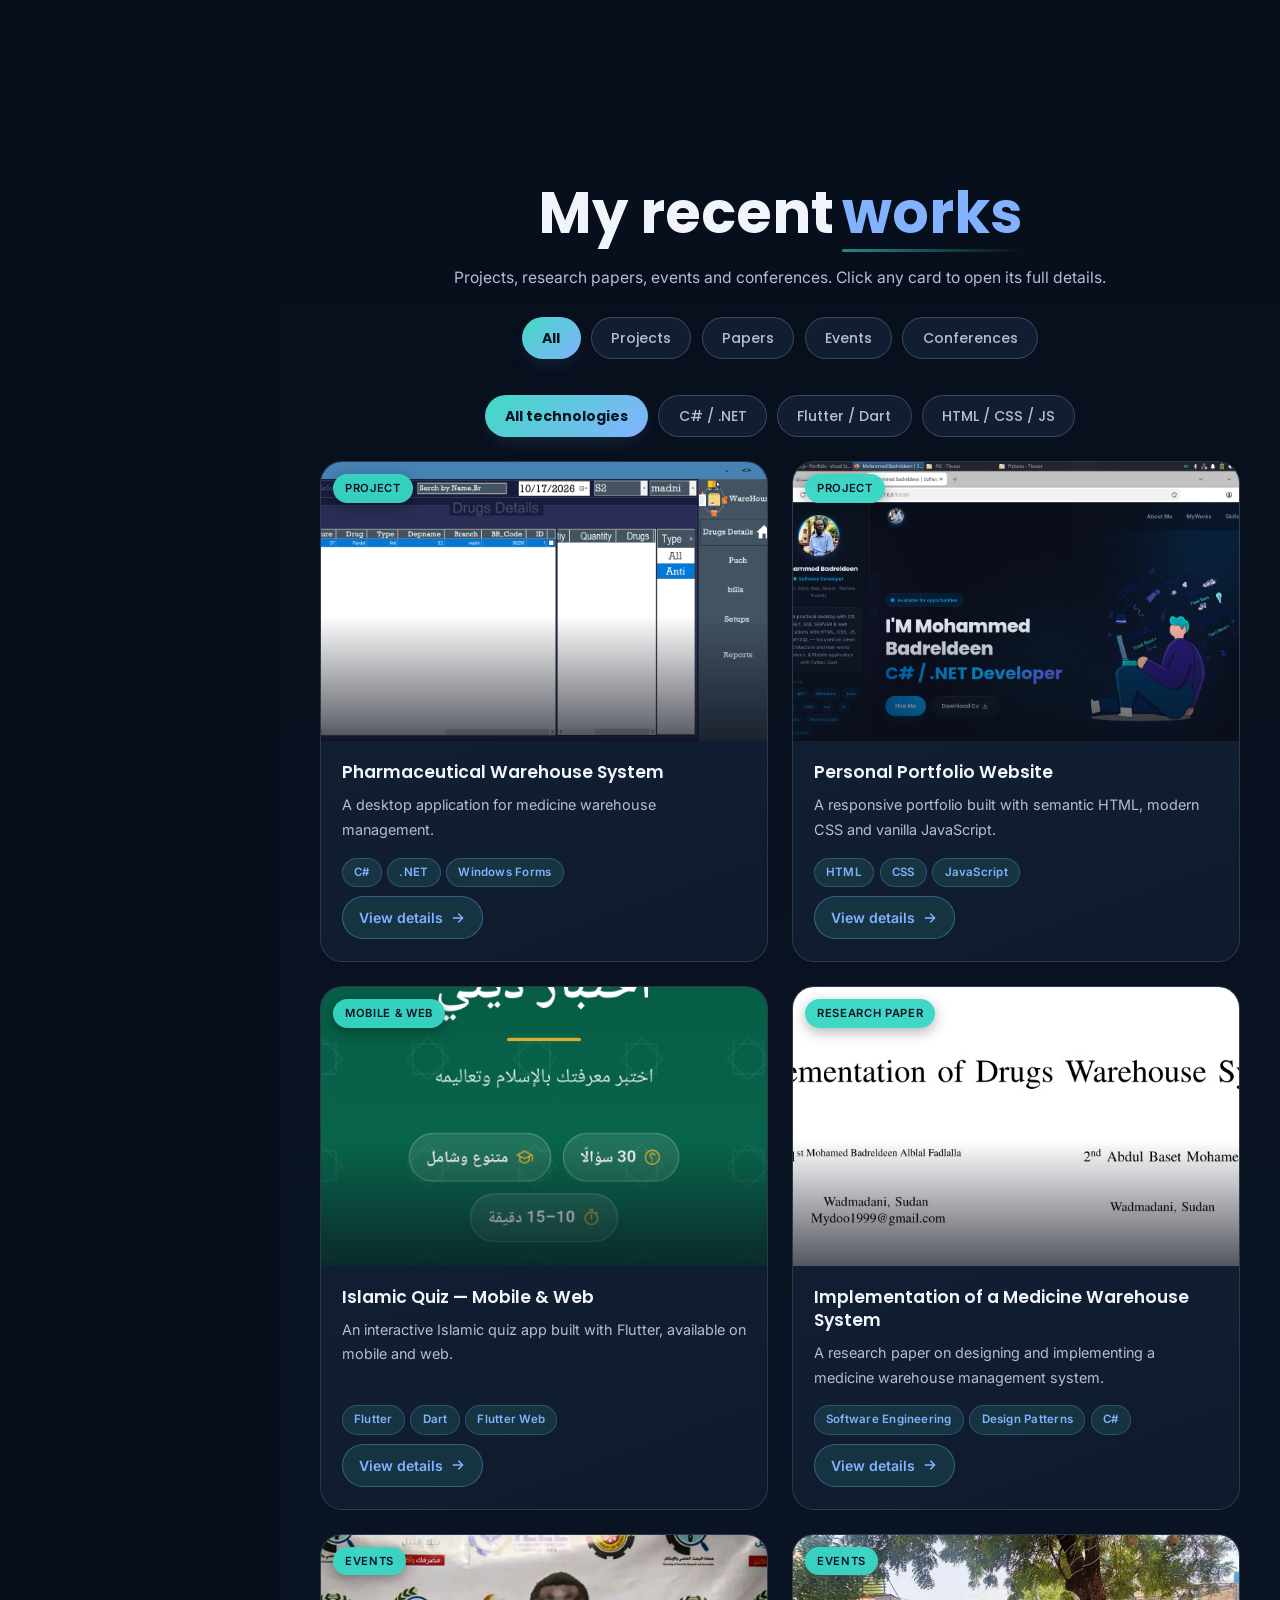
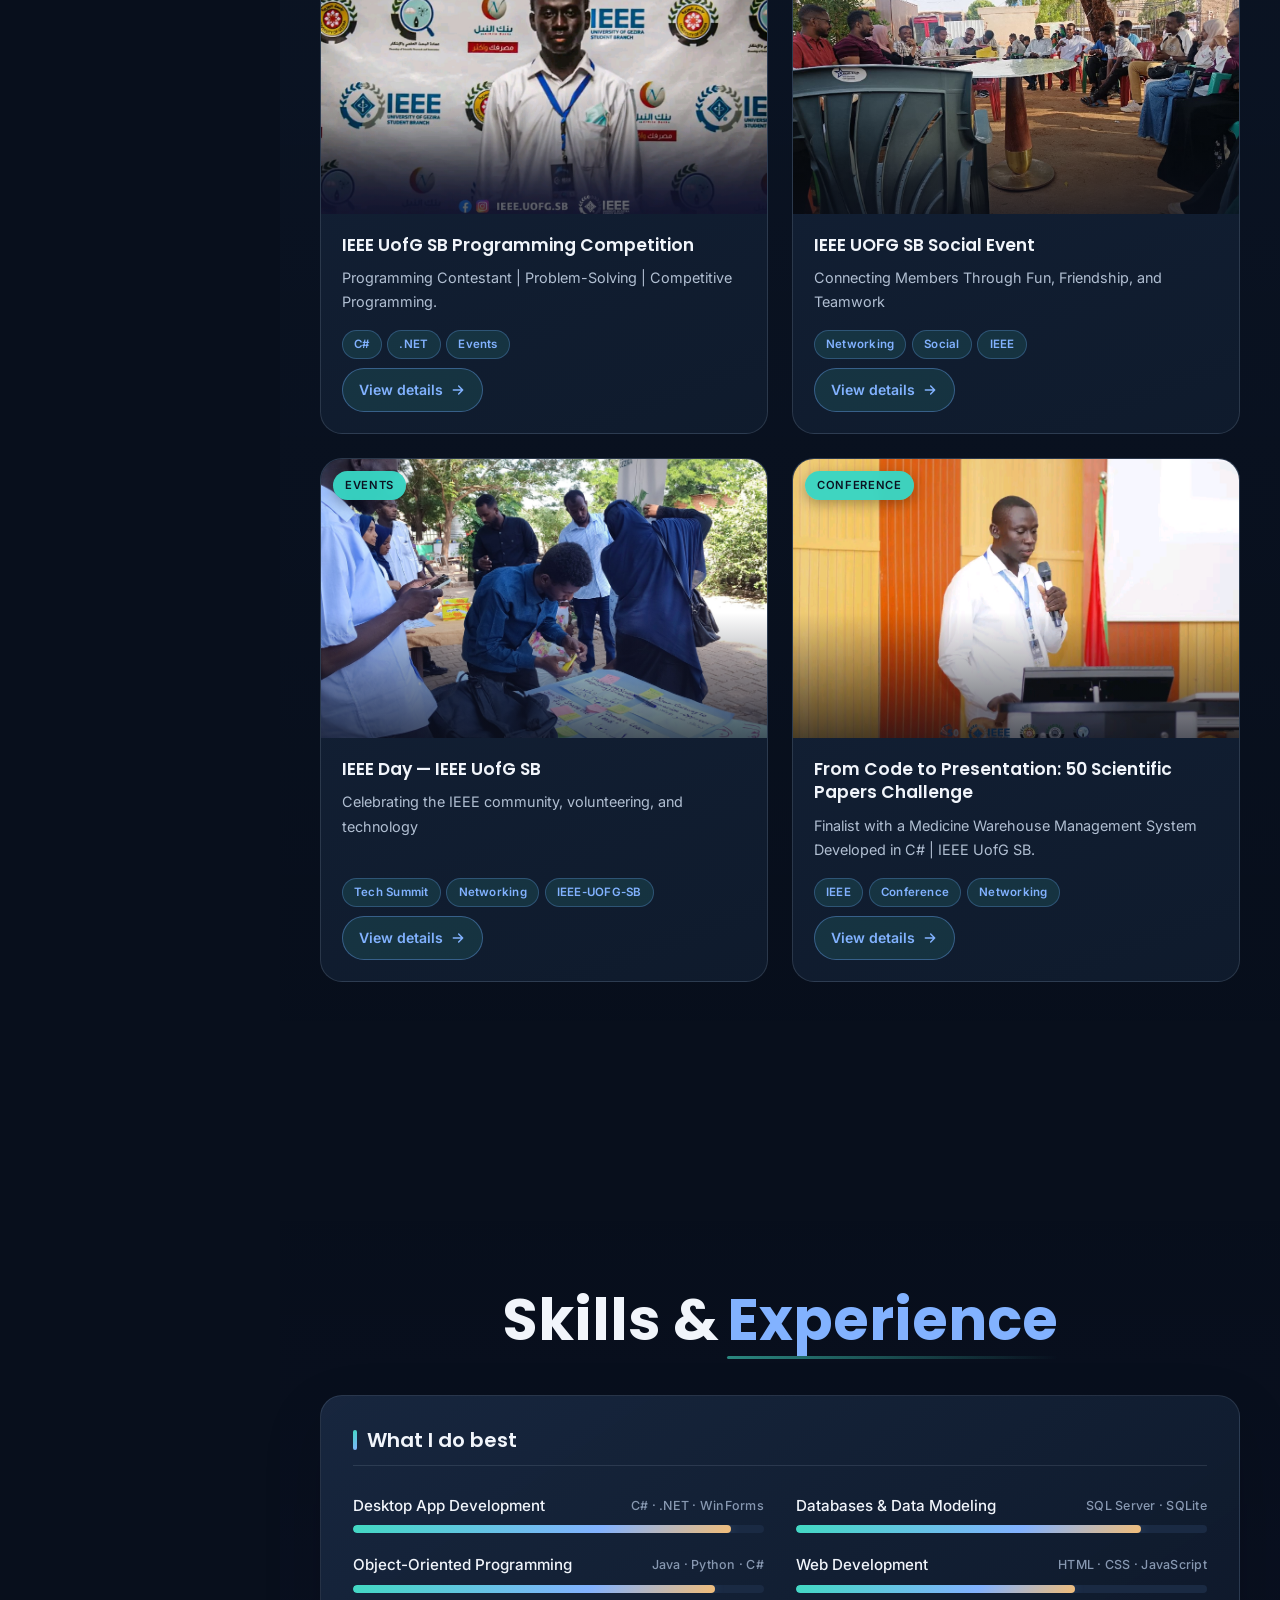
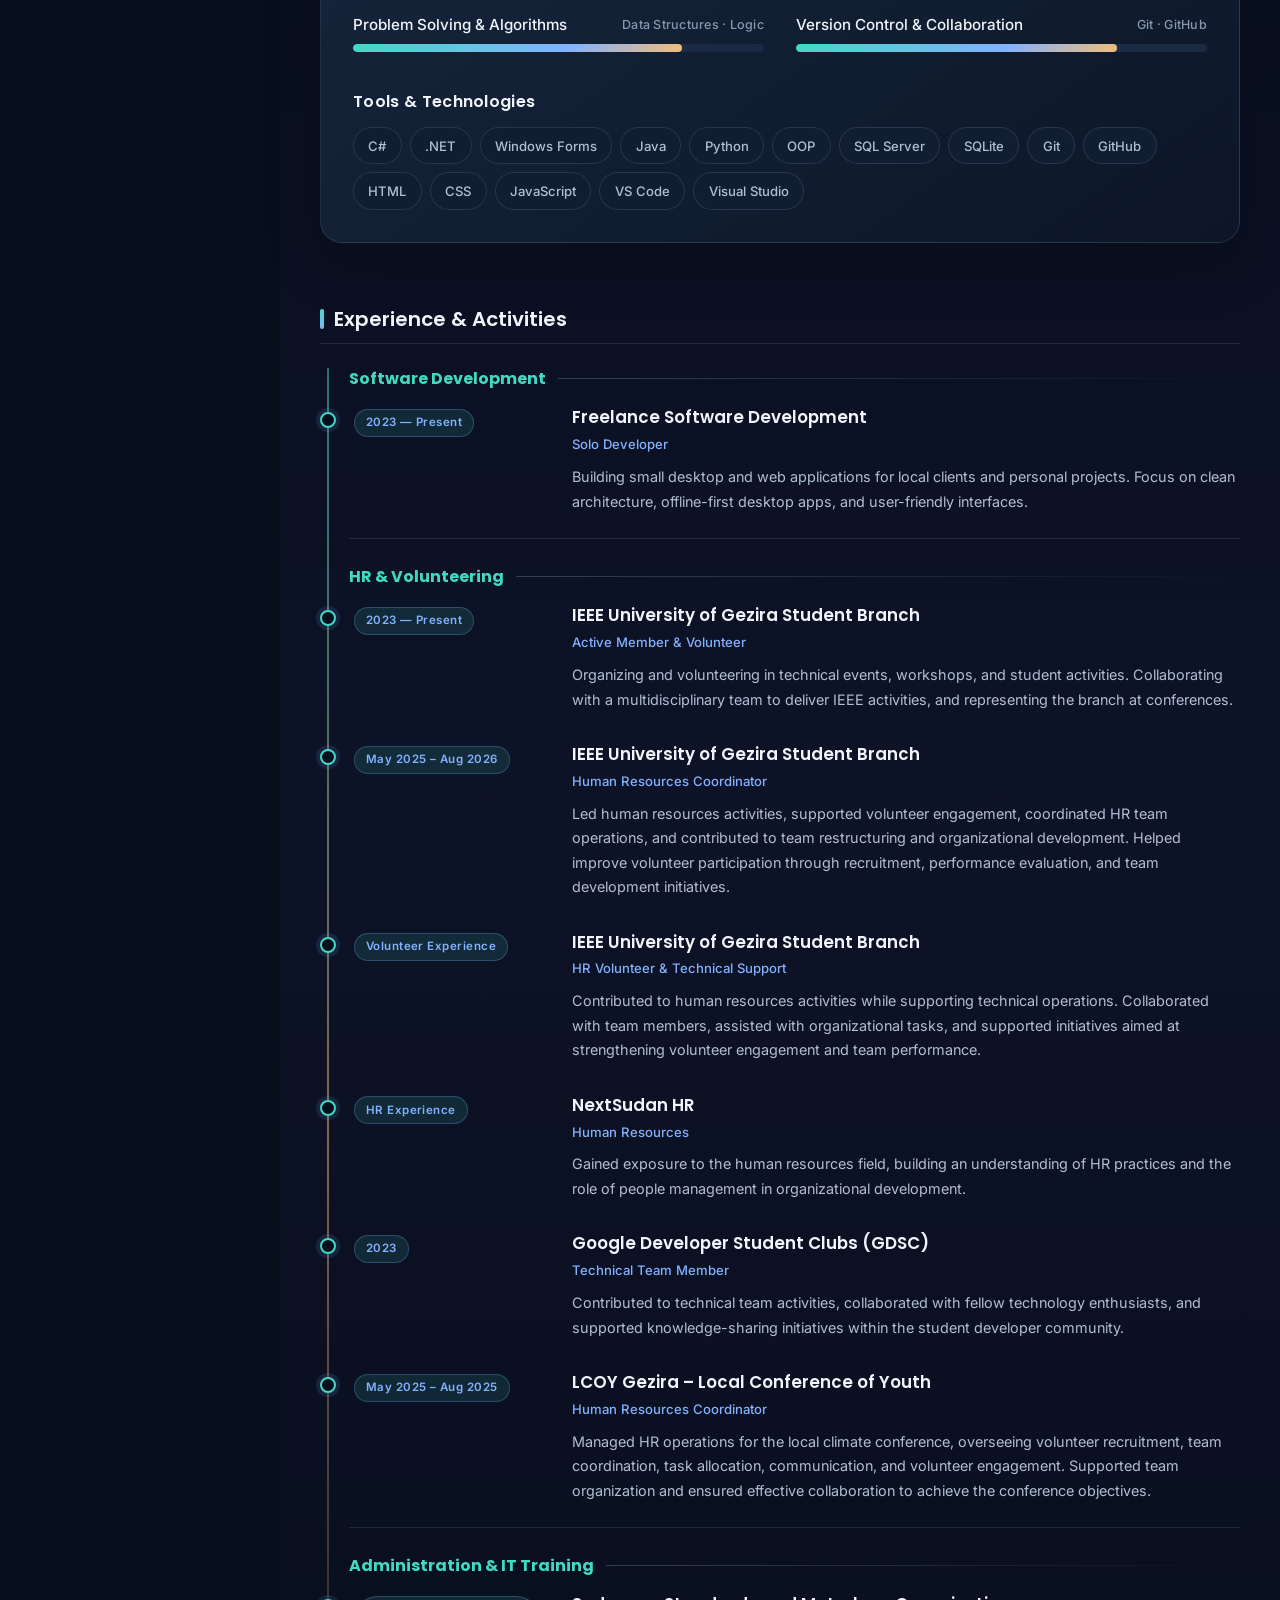
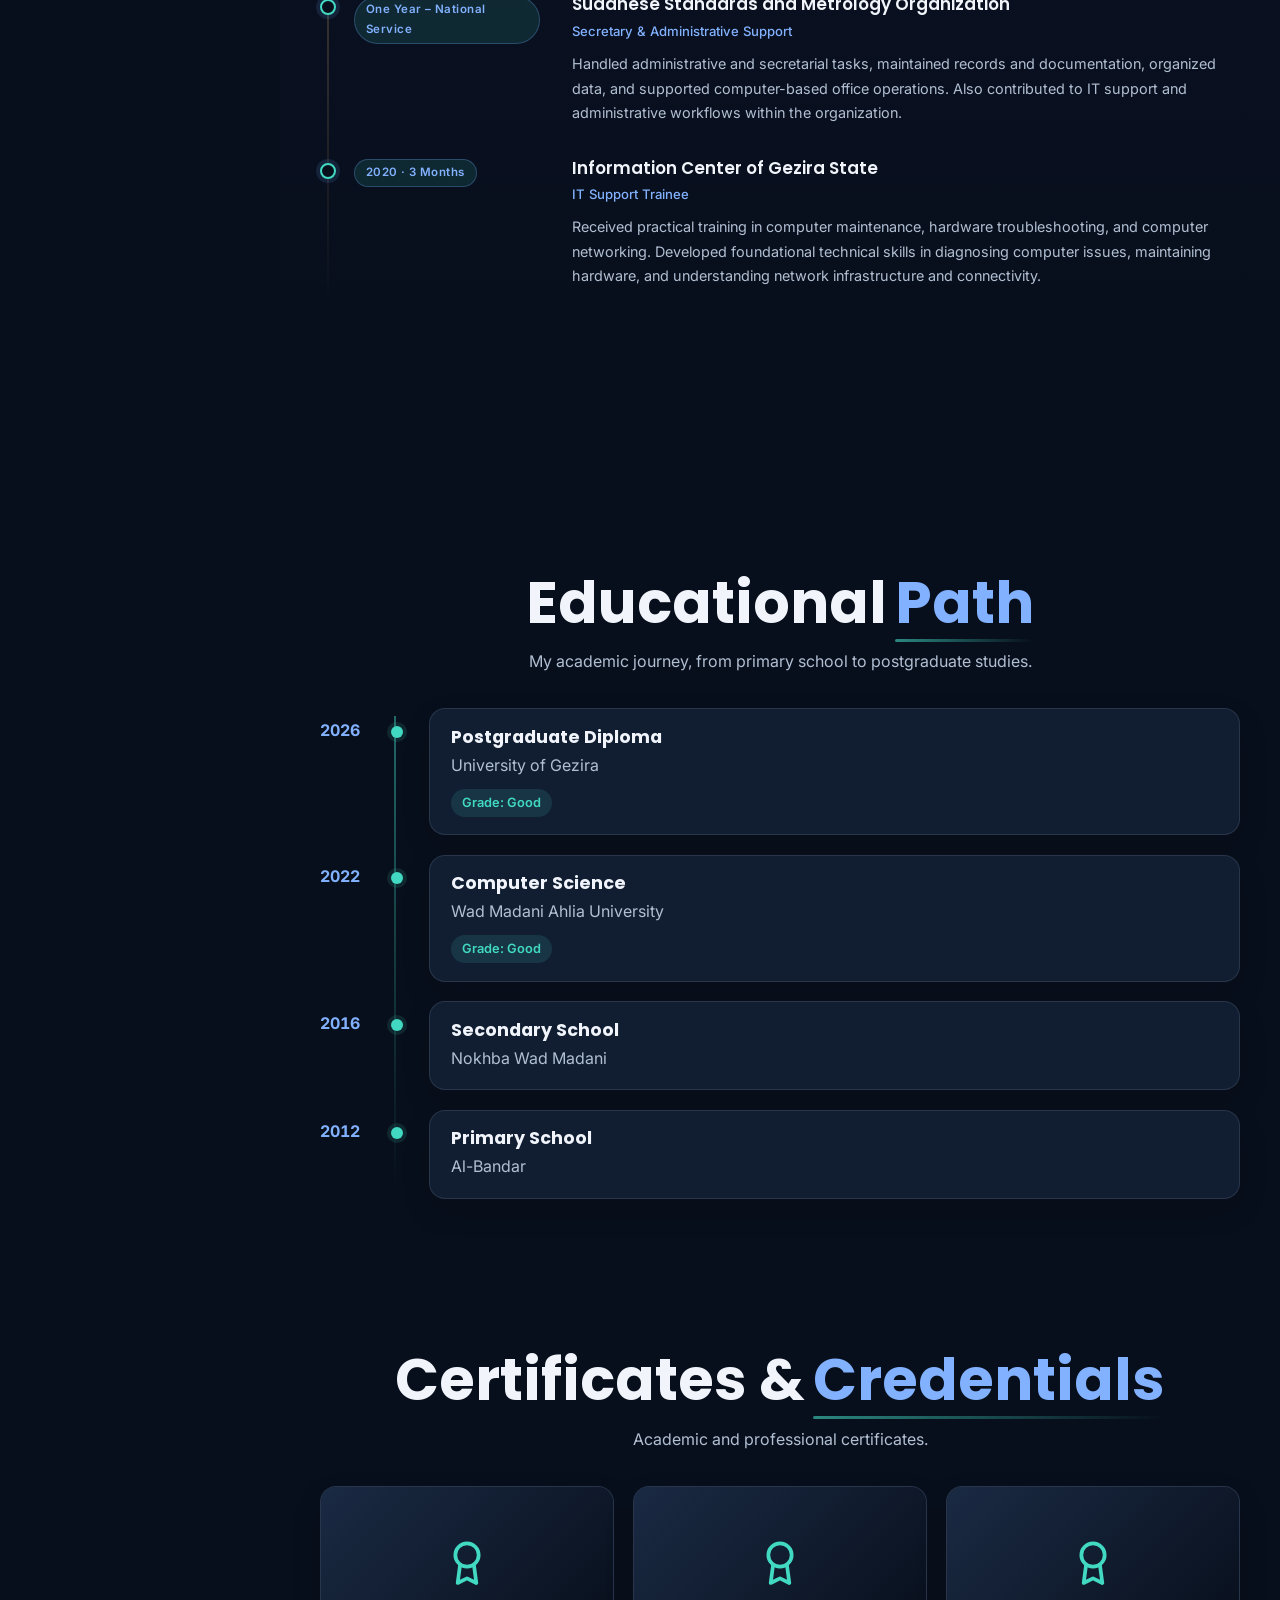
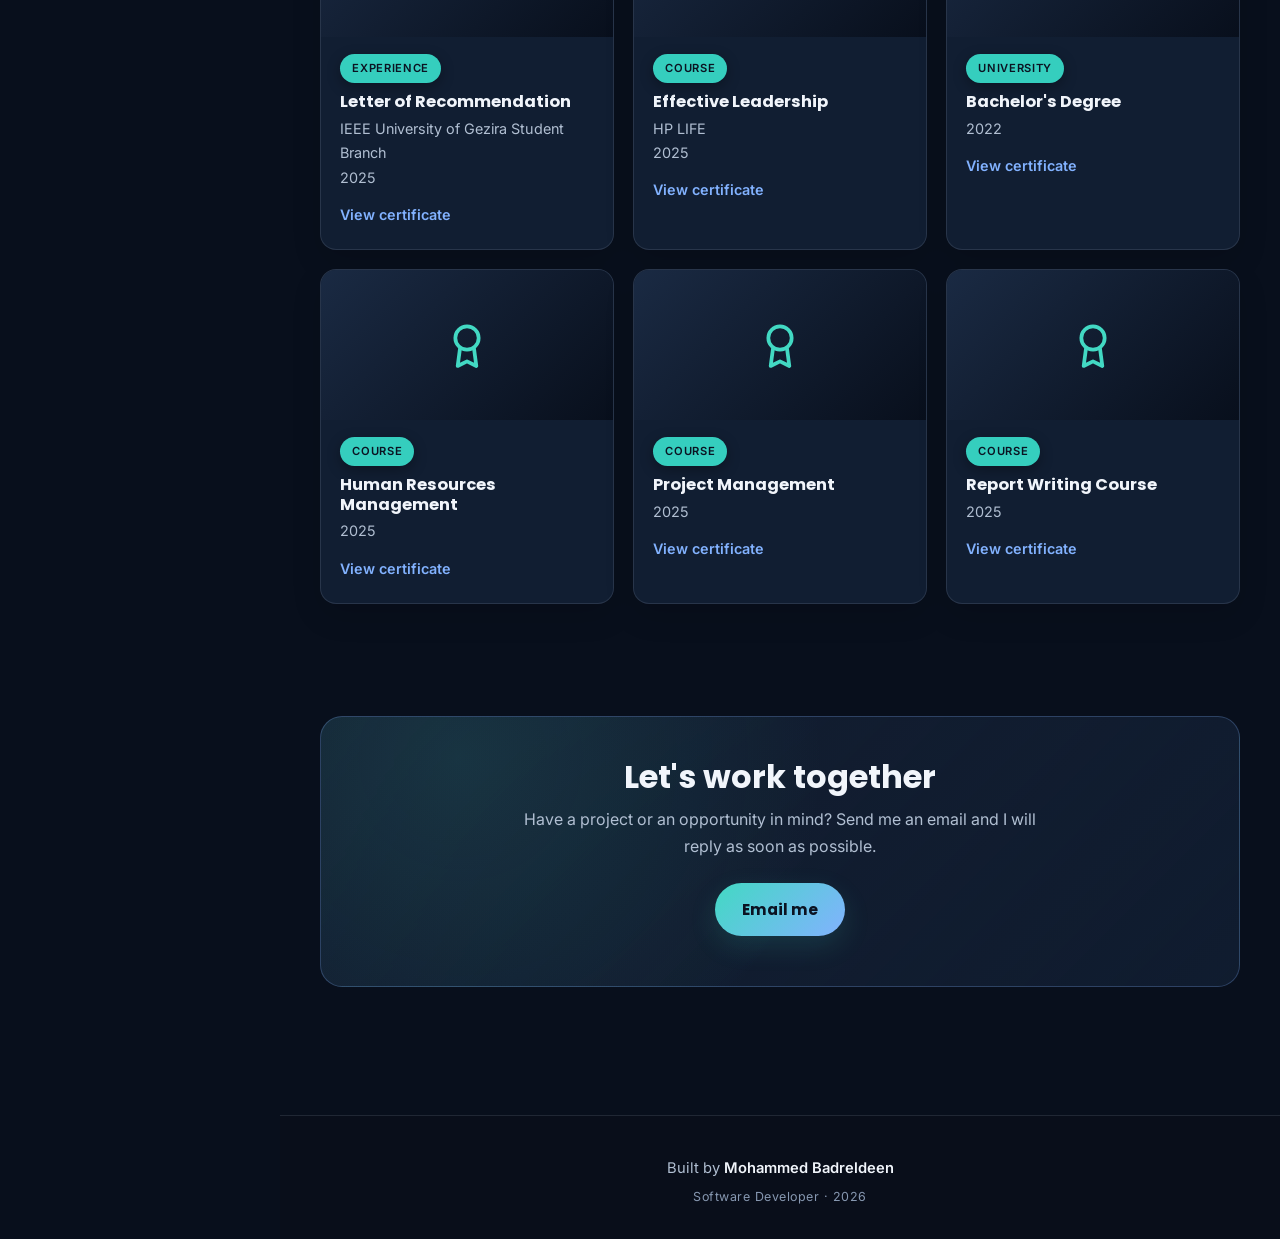
==== commit d9c8eb23: "inhans" ====
--- a/details.html
+++ b/details.html
@@ -21,7 +21,7 @@
 </head>
 
 <body>
-<a class="skipLink" href="#detailPage">Skip to content</a>
+    <a class="skipLink" href="#detailPage">Skip to content</a>
 
     <!-- ========== SIDEBAR (fixed) ========== -->
     <aside class="sidebar" id="sidebar" aria-label="Profile sidebar">
@@ -247,4 +247,4 @@
     <script src="script.js"></script>
 </body>
 
-</html>
+</html>
--- a/style.css
+++ b/style.css
@@ -2530,6 +2530,7 @@
 /* =========================================================
    ACCESSIBILITY + TECHNOLOGY FILTER (additions)
 ========================================================= */
+
 :focus-visible {
     outline: 2px solid var(--accent);
     outline-offset: 3px;
@@ -2566,6 +2567,7 @@
    DETAIL IMAGE VIEWER — main stage, thumbnails, lightbox
    Placed last so it overrides the earlier gallery rules.
 ========================================================= */
+
 [hidden] {
     display: none !important;
 }
@@ -2664,7 +2666,9 @@
     font-variant-numeric: tabular-nums;
 }
 
+
 /* Thumbnails: every image is shown, uncropped. */
+
 .detailGalleryGrid {
     display: grid;
     grid-template-columns: repeat(auto-fill, minmax(170px, 1fr));
@@ -2722,7 +2726,9 @@
     font-variant-numeric: tabular-nums;
 }
 
+
 /* Full-size lightbox */
+
 .lightbox {
     position: fixed;
     inset: 0;
@@ -2776,18 +2782,15 @@
     .detailHero {
         height: clamp(220px, 72vw, 420px);
     }
-
     .detailHero img {
         padding: 0.5rem;
     }
-
     .viewerNav,
     .viewerExpand,
     .lightboxClose {
         width: 40px;
         height: 40px;
     }
-
     /* On phones the thumbnails become a swipeable strip, not a tall list. */
     .detailGalleryGrid {
         grid-template-columns: none;
@@ -2798,15 +2801,12 @@
         -webkit-overflow-scrolling: touch;
         padding-bottom: 0.5rem;
     }
-
     .detailGalleryItem {
         scroll-snap-align: start;
     }
-
     .lightboxStage {
         padding: 4rem 0.5rem 2.5rem;
     }
-
     .lightboxFigure img {
         max-height: calc(100vh - 7rem);
     }
@@ -2816,6 +2816,7 @@
 /* =========================================================
    HERO + ABOUT (match reference), EDUCATION, CERTIFICATES, CTA
 ========================================================= */
+
 .name {
     font-size: clamp(1.7rem, 3.4vw, 2.4rem);
     font-weight: 700;
@@ -2862,11 +2863,13 @@
     line-height: 1.9;
 }
 
-.aboutMePar + .aboutMePar {
+.aboutMePar+.aboutMePar {
     margin-top: 1rem;
 }
 
+
 /* Work cards: visible "View details" call to action */
+
 .workBody {
     display: flex;
     flex-direction: column;
@@ -2901,7 +2904,9 @@
     gap: 0.7rem;
 }
 
+
 /* Shared section wrapper for the new sections */
+
 .sectionWrap {
     width: min(92%, var(--container));
     margin: 0 auto;
@@ -3096,13 +3101,18 @@
     display: inline-block;
 }
 
+
 /* Arabic: font + mirrored arrows */
+
 body.language-ar {
     font-family: "Cairo", "Tajawal", "Segoe UI", Tahoma, Arial, sans-serif;
 }
 
-body.language-ar h1, body.language-ar h2, body.language-ar h3,
-body.language-ar .name, body.language-ar .tital {
+body.language-ar h1,
+body.language-ar h2,
+body.language-ar h3,
+body.language-ar .name,
+body.language-ar .tital {
     font-family: "Cairo", "Tajawal", "Segoe UI", Tahoma, Arial, sans-serif;
     letter-spacing: 0;
 }
@@ -3113,13 +3123,24 @@
 }
 
 @media (max-width: 600px) {
-    .eduList::before { inset-inline-start: 3.2rem; }
-    .eduItem { grid-template-columns: 2.6rem 1fr; gap: 1rem; }
-    .eduItem::before { inset-inline-start: calc(2.6rem + 0.5rem - 6px); }
-    .eduCard { margin-inline-start: 0.9rem; }
-}
+    .eduList::before {
+        inset-inline-start: 3.2rem;
+    }
+    .eduItem {
+        grid-template-columns: 2.6rem 1fr;
+        gap: 1rem;
+    }
+    .eduItem::before {
+        inset-inline-start: calc(2.6rem + 0.5rem - 6px);
+    }
+    .eduCard {
+        margin-inline-start: 0.9rem;
+    }
+}
+
 
 /* Keep phone numbers and emails readable inside right-to-left pages. */
+
 .sidebar a[href^="tel:"],
 .sidebar a[href^="mailto:"] {
     direction: ltr;
@@ -3153,7 +3174,9 @@
     --gradient-rich: linear-gradient(135deg, #42d9c3 0%, #82b2ff 65%, #f2bd78 100%);
 }
 
+
 /* Remove the green cast from the header/sidebar and keep the palette unified. */
+
 .sidebar {
     background: rgba(13, 23, 40, 0.96);
     border-right-color: var(--border);
@@ -3182,7 +3205,9 @@
     }
 }
 
+
 /* More legible hero hierarchy and a clearer primary action. */
+
 .Hreo {
     gap: clamp(2rem, 5vw, 4rem);
     margin-top: clamp(2.5rem, 5vw, 4.5rem);
@@ -3218,7 +3243,9 @@
     outline-offset: 4px;
 }
 
+
 /* Keep section starts easy to scan without changing their order. */
+
 .aboutMe,
 .works,
 .skills,
@@ -3259,7 +3286,9 @@
     color: #071522;
 }
 
+
 /* Cards communicate that the whole card opens a detail page. */
+
 .workItem {
     background: linear-gradient(160deg, rgba(20, 34, 56, 0.98), rgba(15, 27, 45, 0.98));
     border-color: rgba(205, 222, 246, 0.14);
@@ -3289,7 +3318,9 @@
     padding-bottom: 0.55rem;
 }
 
+
 /* Improve scanability of the long-form sections and detail page. */
+
 .eduCard,
 .certCard,
 .skillsColumn,
@@ -3305,9 +3336,7 @@
 }
 
 .contactBox {
-    background:
-        radial-gradient(circle at 15% 15%, rgba(66, 217, 195, 0.12), transparent 45%),
-        linear-gradient(135deg, rgba(130, 178, 255, 0.09), rgba(17, 30, 50, 0.88));
+    background: radial-gradient(circle at 15% 15%, rgba(66, 217, 195, 0.12), transparent 45%), linear-gradient(135deg, rgba(130, 178, 255, 0.09), rgba(17, 30, 50, 0.88));
     border-color: rgba(130, 178, 255, 0.25);
 }
 
@@ -3323,7 +3352,6 @@
     .Hreo {
         gap: 2rem;
     }
-
     .worksGrid,
     .works ul.worksGrid {
         grid-template-columns: repeat(auto-fit, minmax(min(100%, 270px), 1fr));
@@ -3335,32 +3363,26 @@
         margin-top: 2rem;
         margin-bottom: 3.5rem;
     }
-
     .HeroBtns {
         align-items: stretch;
     }
-
     .HeroBtns .hireMe,
     .HeroBtns .CV {
         min-height: 46px;
         justify-content: center;
     }
-
     .worksGrid,
     .works ul.worksGrid {
         grid-template-columns: minmax(0, 1fr);
         gap: 1rem;
     }
-
     .workBody {
         min-height: 0;
     }
-
     .contactCta {
         padding-top: 2rem;
         padding-bottom: 3rem;
     }
-
     .contactBox {
         padding: 2rem 1.15rem;
     }
@@ -3374,4 +3396,4 @@
     .sidebarCta {
         transition-duration: 0.01ms !important;
     }
-}
+}
